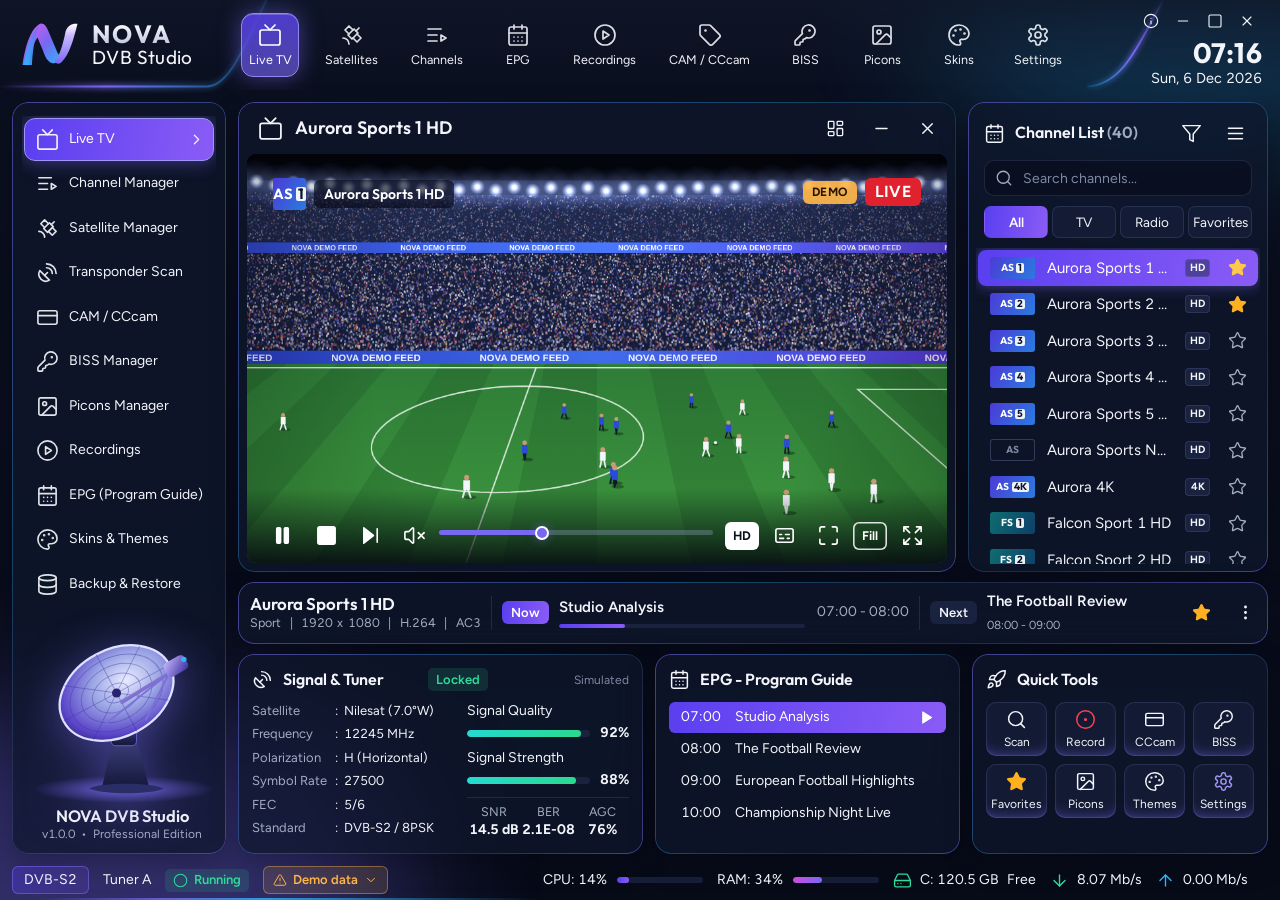
==== src/NOVA.UI/wwwroot/index.html @ c5607561 "Add NOVA DVB Studio project and build workflow" ====
<!doctype html><html><head><meta charset="utf-8"><meta name="viewport" content="width=device-width,initial-scale=1"><title>NOVA DVB Studio</title><style>[hidden]{display:none!important}@font-face{font-family:"Figtree";src:url(fonts/Figtree.ttf);font-weight:300 900;font-display:swap}
@font-face{font-family:"Outfit";src:url(fonts/Outfit.ttf);font-weight:100 900;font-display:swap}
@font-face{font-family:"IBM Plex Sans Arabic";src:url(fonts/IBMPlexSansArabic-Regular.ttf);font-weight:400;font-display:swap}
@font-face{font-family:"IBM Plex Sans Arabic";src:url(fonts/IBMPlexSansArabic-Medium.ttf);font-weight:500;font-display:swap}
@font-face{font-family:"IBM Plex Sans Arabic";src:url(fonts/IBMPlexSansArabic-SemiBold.ttf);font-weight:600;font-display:swap}
@font-face{font-family:"IBM Plex Sans Arabic";src:url(fonts/IBMPlexSansArabic-Bold.ttf);font-weight:700;font-display:swap}
</style></head><body><style>
/* NOVA DVB Studio design tokens.
   Layout concept: a broadcast control desk. Fixed chrome (top nav, sidebar, status strip),
   one dominant picture, and quiet instrument cards around it.
   Themes only change tokens, so every screen stays theme-independent. */
:root {
  color-scheme: dark;
  /* Ground */
  --bg-0: #070b18;
  --bg-1: #0b1020;
  --bg-2: #101729;
  --surface: rgba(16, 23, 44, .74);
  --surface-2: rgba(25, 33, 62, .62);
  --surface-3: rgba(38, 47, 84, .55);
  --surface-solid: #121a31;
  --field: rgba(9, 14, 30, .72);
  /* Lines */
  --line: rgba(137, 146, 214, .17);
  --line-2: rgba(137, 146, 214, .3);
  --edge-a: rgba(120, 104, 240, .55);
  --edge-b: rgba(40, 184, 255, .3);
  /* Text */
  --fg: #f3f5fa;
  --fg-2: #a3adc2;
  --fg-3: #7d88a3;
  --on-accent: #ffffff;
  /* Accents */
  --accent: #7868f0;
  --accent-deep: #5a3ff0;
  --accent-2: #28b8ff;
  --accent-3: #25d9d0;
  --glow: rgba(120, 104, 240, .5);
  --glow-2: rgba(40, 184, 255, .3);
  --grad: linear-gradient(100deg, var(--accent-deep), #8a5cf6);
  --grad-soft: linear-gradient(100deg, rgba(90, 63, 240, .34), rgba(138, 92, 246, .14));
  --grad-meter: linear-gradient(90deg, var(--accent-3), #2bd98f);
  /* States, kept apart from the accent */
  --good: #2fdc9a;
  --good-bg: rgba(47, 220, 154, .13);
  --warn: #ffb648;
  --warn-bg: rgba(255, 182, 72, .13);
  --bad: #ff5468;
  --bad-bg: rgba(255, 84, 104, .14);
  --star: #ffb020;
  /* Shape */
  --r-card: 16px;
  --r-ctl: 10px;
  --r-pill: 999px;
  --stroke: 1.7;
  /* Scale */
  --ui: 1;
  --pad: 16px;
  --row: 36px;
  /* Type */
  --font-display: "Outfit", "Segoe UI Variable Display", "Segoe UI", "Inter Display", Inter, system-ui, sans-serif;
  --font-body: "Figtree", "Segoe UI Variable Text", "Segoe UI", Inter, system-ui, sans-serif;
  --font-ar: "IBM Plex Sans Arabic", "Segoe UI", Tahoma, "DejaVu Sans", sans-serif;
  --font-mono: "JetBrains Mono", "Cascadia Mono", Consolas, "DejaVu Sans Mono", monospace;
}

/* NOVA Purple: warmer violet ground, the accent carries more weight */
[data-nova-theme="purple"] {
  --bg-0: #0d0817; --bg-1: #130b22; --bg-2: #1b1030;
  --surface: rgba(32, 19, 58, .74); --surface-2: rgba(46, 29, 82, .6); --surface-3: rgba(62, 40, 108, .55);
  --surface-solid: #1f1436; --field: rgba(16, 9, 30, .72);
  --line: rgba(176, 140, 240, .18); --line-2: rgba(176, 140, 240, .32);
  --edge-a: rgba(176, 106, 255, .6); --edge-b: rgba(232, 121, 249, .28);
  --accent: #a56bff; --accent-deep: #7a30ec; --accent-2: #e879f9; --accent-3: #8f9bff;
  --glow: rgba(165, 107, 255, .5); --glow-2: rgba(232, 121, 249, .25);
  --grad: linear-gradient(100deg, #7a30ec, #c04ee6);
  --grad-soft: linear-gradient(100deg, rgba(122, 48, 236, .36), rgba(192, 78, 230, .14));
  --grad-meter: linear-gradient(90deg, #8f9bff, #d683ff);
  --fg-2: #b3a8c9; --fg-3: #8c80a6;
}

/* NOVA Blue: broadcast-monitor blue, no violet */
[data-nova-theme="blue"] {
  --bg-0: #050d1a; --bg-1: #081426; --bg-2: #0d1d36;
  --surface: rgba(12, 28, 54, .74); --surface-2: rgba(19, 41, 76, .6); --surface-3: rgba(28, 56, 102, .55);
  --surface-solid: #0e2140; --field: rgba(5, 13, 28, .72);
  --line: rgba(110, 170, 230, .18); --line-2: rgba(110, 170, 230, .32);
  --edge-a: rgba(40, 150, 255, .6); --edge-b: rgba(37, 217, 208, .3);
  --accent: #2f9bff; --accent-deep: #1766e0; --accent-2: #25d9d0; --accent-3: #5fd0ff;
  --glow: rgba(47, 155, 255, .5); --glow-2: rgba(37, 217, 208, .25);
  --grad: linear-gradient(100deg, #1766e0, #27a4ff);
  --grad-soft: linear-gradient(100deg, rgba(23, 102, 224, .36), rgba(39, 164, 255, .14));
  --grad-meter: linear-gradient(90deg, #25d9d0, #2f9bff);
  --fg-2: #a0b2c9; --fg-3: #7a8ea8;
}

/* NOVA Neon: the loudest theme, deep black with cyan and magenta edges */
[data-nova-theme="neon"] {
  --bg-0: #04050c; --bg-1: #070814; --bg-2: #0c0e1f;
  --surface: rgba(11, 13, 32, .78); --surface-2: rgba(19, 22, 52, .62); --surface-3: rgba(28, 32, 74, .55);
  --surface-solid: #0e1026; --field: rgba(4, 5, 14, .78);
  --line: rgba(0, 240, 225, .17); --line-2: rgba(0, 240, 225, .34);
  --edge-a: rgba(0, 240, 225, .65); --edge-b: rgba(255, 60, 200, .45);
  --accent: #00e5d8; --accent-deep: #00a9c9; --accent-2: #ff3cc8; --accent-3: #7dff9b;
  --on-accent: #03121a;
  --glow: rgba(0, 229, 216, .5); --glow-2: rgba(255, 60, 200, .3);
  --grad: linear-gradient(100deg, #00d2d3, #24f0c0);
  --grad-soft: linear-gradient(100deg, rgba(0, 229, 216, .22), rgba(255, 60, 200, .1));
  --grad-meter: linear-gradient(90deg, #7dff9b, #00e5d8);
  --fg-2: #a4b4c4; --fg-3: #7b8c9e;
}

/* NOVA Midnight: the calmest theme for dark rooms, almost no glow */
[data-nova-theme="midnight"] {
  --bg-0: #05070e; --bg-1: #080b14; --bg-2: #0c101c;
  --surface: rgba(13, 17, 29, .88); --surface-2: rgba(20, 25, 40, .75); --surface-3: rgba(30, 36, 56, .7);
  --surface-solid: #0f1422; --field: rgba(5, 7, 14, .8);
  --line: rgba(140, 150, 180, .13); --line-2: rgba(140, 150, 180, .25);
  --edge-a: rgba(140, 150, 180, .22); --edge-b: rgba(140, 150, 180, .12);
  --accent: #8d9dd6; --accent-deep: #4c5a93; --accent-2: #7fa8d9; --accent-3: #6fc7bd;
  --glow: rgba(141, 157, 214, .14); --glow-2: rgba(127, 168, 217, .08);
  --grad: linear-gradient(100deg, #434f85, #5c6aa6);
  --grad-soft: linear-gradient(100deg, rgba(76, 90, 147, .3), rgba(92, 106, 166, .1));
  --grad-meter: linear-gradient(90deg, #6fc7bd, #7fa8d9);
  --fg-2: #a0a8bb; --fg-3: #7b8498;
}

/* NOVA Light: studio daylight, same structure, cool paper ground */
[data-nova-theme="light"] {
  color-scheme: light;
  --bg-0: #e8ebf6; --bg-1: #eef0f9; --bg-2: #f5f6fc;
  --surface: rgba(255, 255, 255, .8); --surface-2: rgba(240, 242, 251, .9); --surface-3: rgba(226, 230, 246, .95);
  --surface-solid: #ffffff; --field: rgba(255, 255, 255, .95);
  --line: rgba(66, 72, 130, .15); --line-2: rgba(66, 72, 130, .3);
  --edge-a: rgba(96, 78, 226, .32); --edge-b: rgba(20, 140, 220, .2);
  --fg: #171c33; --fg-2: #4b536e; --fg-3: #626b86;
  --accent: #5a45e0; --accent-deep: #4c35d6; --accent-2: #0b7fc4; --accent-3: #0a8f88;
  --glow: rgba(90, 69, 224, .2); --glow-2: rgba(11, 127, 196, .12);
  --grad: linear-gradient(100deg, #4c35d6, #7a4fe8);
  --grad-soft: linear-gradient(100deg, rgba(90, 69, 224, .16), rgba(122, 79, 232, .06));
  --grad-meter: linear-gradient(90deg, #0a9f96, #18b070);
  --good: #0a8a5c; --good-bg: rgba(10, 138, 92, .12);
  --warn: #a86400; --warn-bg: rgba(168, 100, 0, .12);
  --bad: #cf2439; --bad-bg: rgba(207, 36, 57, .1);
  --star: #d98a00;
}

/* User overrides from the Skins screen */
[data-cards="sharp"] { --r-card: 6px; --r-ctl: 5px; }
[data-cards="round"] { --r-card: 24px; --r-ctl: 14px; }
[data-icons="fine"] { --stroke: 1.3; }
[data-icons="bold"] { --stroke: 2.2; }
[data-density="compact"] { --pad: 11px; --row: 30px; }
[data-density="comfy"] { --pad: 20px; --row: 42px; }
* { box-sizing: border-box; }
html, body { height: 100%; }
body {
  margin: 0; background: var(--bg-0); color: var(--fg);
  font-family: var(--font-body); font-size: calc(14px * var(--ui)); line-height: 1.35;
  font-variant-numeric: tabular-nums; overflow: hidden;
  -webkit-font-smoothing: antialiased;
}
html[lang="ar"] body { font-family: var(--font-ar); }
h1, h2, h3, p { margin: 0; }
button, input, select, textarea { font: inherit; color: inherit; }
button { background: none; border: 0; padding: 0; cursor: pointer; }
button:disabled { cursor: not-allowed; }
svg.i { width: 1em; height: 1em; flex: none; display: block; fill: none; stroke: currentColor; stroke-width: var(--stroke); stroke-linecap: round; stroke-linejoin: round; }
svg.i.fill { fill: currentColor; }
.ltr { direction: ltr; unicode-bidi: isolate; }
.mono { font-family: var(--font-mono); font-size: .93em; }
:focus-visible { outline: 2px solid var(--accent-2); outline-offset: 2px; border-radius: 6px; }
::selection { background: var(--accent); color: var(--on-accent); }
::-webkit-scrollbar { width: 8px; height: 8px; }
::-webkit-scrollbar-thumb { background: var(--line-2); border-radius: 8px; }
::-webkit-scrollbar-track { background: transparent; }

/* App frame */
.backdrop { position: fixed; inset: 0; z-index: 0; background: linear-gradient(180deg, var(--bg-1), var(--bg-0)); }
.backdrop::before, .backdrop::after { content: ""; position: absolute; border-radius: 50%; filter: blur(70px); }
.backdrop::before { width: 46vw; height: 38vh; inset-inline-start: -14vw; bottom: -16vh; background: var(--glow); opacity: .75; }
.backdrop::after { width: 40vw; height: 30vh; inset-inline-end: -12vw; top: -14vh; background: var(--glow-2); opacity: .75; }
[data-bg="plain"] .backdrop::before, [data-bg="plain"] .backdrop::after { display: none; }
[data-bg="grid"] .backdrop { background-image: linear-gradient(var(--line) 1px, transparent 1px), linear-gradient(90deg, var(--line) 1px, transparent 1px), linear-gradient(180deg, var(--bg-1), var(--bg-0)); background-size: 44px 44px, 44px 44px, 100% 100%; }
.app { position: relative; z-index: 1; height: 100%; display: grid; grid-template-columns: minmax(0, 1fr); grid-template-rows: auto minmax(0, 1fr) auto; }

/* Top bar */
.top { position: relative; display: flex; align-items: stretch; gap: 14px; height: 104px; padding-inline: 20px 18px; background: linear-gradient(180deg, color-mix(in srgb, var(--bg-2) 80%, transparent), transparent); }
.top-art { position: absolute; inset: 0; width: 100%; height: 100%; pointer-events: none; overflow: visible; }
[dir="rtl"] .top-art { transform: scaleX(-1); }
.brand { position: relative; display: flex; align-items: center; gap: 12px; flex: none; text-align: start; padding-inline-end: 6px; }
.brand-mark { width: 80px; height: 66px; flex: none; }
.brand-word b { display: block; font: 700 31px/1 var(--font-display); letter-spacing: .09em; background: linear-gradient(180deg, #fff, #b9c0dc); -webkit-background-clip: text; background-clip: text; color: transparent; }
[data-nova-theme="light"] .brand-word b { background: linear-gradient(180deg, #2a2f52, #4c35d6); -webkit-background-clip: text; background-clip: text; }
.brand-word span { display: block; font: 400 24px/1.12 var(--font-display); letter-spacing: .02em; }
.brand-word small { display: block; font-size: 13px; color: var(--fg-2); margin-block-start: 3px; white-space: nowrap; }
.nav { position: relative; flex: 1 1 auto; min-width: 0; display: flex; align-items: center; justify-content: space-evenly; gap: clamp(0px, .5vw, 8px); padding-inline: 16px 56px; overflow-x: auto; scrollbar-width: none; }
.nav::-webkit-scrollbar { display: none; }
.nav button { flex: 0 0 auto; display: grid; justify-items: center; gap: 5px; min-width: 76px; padding: 9px 11px 8px; border-radius: 12px; border: 1px solid transparent; color: var(--fg); font-size: 14.5px; white-space: nowrap; transition: background .18s, border-color .18s, color .18s, transform .18s; }
.nav button svg { font-size: 29px; color: var(--fg); opacity: .9; }
.nav button:hover { background: var(--surface-2); border-color: var(--line); }
.nav button[aria-current="page"] { background: linear-gradient(170deg, #5a3ff0cc, #7a4ff0aa); background: linear-gradient(170deg, color-mix(in srgb, var(--accent-deep) 85%, transparent), color-mix(in srgb, var(--accent) 60%, transparent)); border-color: color-mix(in srgb, var(--accent) 80%, white 20%); box-shadow: 0 0 22px var(--glow), inset 0 1px 0 rgba(255, 255, 255, .22); color: var(--on-accent); }
.nav button[aria-current="page"] svg { color: var(--on-accent); opacity: 1; }
.top-end { position: relative; flex: none; display: grid; justify-items: end; align-content: start; gap: 2px; padding-block-start: 8px; min-width: 132px; }
.winbar { display: flex; gap: 2px; margin-block-end: 2px; }
.winbar button { width: 30px; height: 26px; display: grid; place-items: center; border-radius: 7px; font-size: 16px; color: var(--fg); }
.winbar button:hover { background: var(--surface-3); }
.winbar button.x:hover { background: var(--bad); color: #fff; }
.clock { font: 700 28px/1.05 var(--font-display); letter-spacing: .01em; }
.date { font-size: 14.5px; color: var(--fg); white-space: nowrap; }

/* Body */
.body { position: relative; min-height: 0; display: grid; grid-template-columns: 262px minmax(0, 1fr); gap: 16px; padding: 12px 12px 6px; }
.theater .body { grid-template-columns: minmax(0, 1fr); }
.theater .side { display: none; }
.no-side .body { grid-template-columns: minmax(0, 1fr); }
.no-side .side { display: none; }

/* Glass card: the outline fades from purple to blue, like a monitor bezel catching light */
.card { position: relative; background: var(--surface); border-radius: var(--r-card); -webkit-backdrop-filter: blur(16px) saturate(1.2); backdrop-filter: blur(16px) saturate(1.2); box-shadow: 0 10px 28px rgba(2, 4, 14, .28); min-width: 0; }
[data-nova-theme="light"] .card { box-shadow: 0 8px 22px rgba(60, 66, 130, .1); }
.card::before { content: ""; position: absolute; inset: 0; border-radius: inherit; padding: 1px; background: linear-gradient(135deg, var(--edge-a), var(--edge-b) 45%, var(--line) 70%, var(--edge-a)); -webkit-mask: linear-gradient(#000 0 0) content-box, linear-gradient(#000 0 0); -webkit-mask-composite: xor; mask: linear-gradient(#000 0 0) content-box exclude, linear-gradient(#000 0 0); pointer-events: none; }
.card-head { display: flex; align-items: center; gap: 10px; min-height: 26px; }
.card-head h2 { font: 600 16px/1.2 var(--font-display); }
.card-head .i { font-size: 21px; }
.card-head .sp { flex: 1; }
.sub { color: var(--fg-2); }

/* Sidebar */
.side { display: flex; flex-direction: column; padding: 14px 10px 0; overflow: hidden; min-height: 0; }
.side-nav { display: grid; grid-template-columns: minmax(0, 1fr); gap: 2px; align-content: start; overflow-y: auto; scrollbar-width: none; min-height: 0; flex: 0 1 auto; padding: 2px; }
.side-nav button { display: flex; align-items: center; min-width: 0; gap: 14px; height: 42.5px; flex: none; padding-inline: 16px 12px; border-radius: 11px; color: var(--fg); font-size: 15.5px; border: 1px solid transparent; text-align: start; transition: background .16s, transform .16s; white-space: nowrap; }
.side-nav button .i { font-size: 23px; opacity: .92; }
.side-nav button:hover { background: var(--surface-2); }
.side-nav button span { min-width: 0; overflow: hidden; text-overflow: ellipsis; }
.side-nav button .chev { margin-inline-start: auto; font-size: 17px; display: none; }
[dir="rtl"] .side-nav button .chev { transform: scaleX(-1); }
.side-nav button[aria-current="page"] { background: var(--grad); border-color: color-mix(in srgb, var(--accent) 70%, white 30%); color: var(--on-accent); box-shadow: 0 0 18px var(--glow); }
.side-nav button[aria-current="page"] .chev { display: block; }
.side-foot { position: relative; margin-block-start: auto; display: grid; justify-items: center; text-align: center; padding-block-end: 12px; flex: 1 1 0; min-height: 0; align-content: end; overflow: hidden; }
.side-foot svg.dish { width: 200px; height: auto; flex: 1 1 auto; min-height: 0; max-height: 190px; filter: drop-shadow(0 8px 22px var(--glow)); }
.side-foot b { font: 600 16.5px/1.2 var(--font-display); }
.side-foot small { color: var(--fg-2); font-size: 12px; }

/* Main view */
.main { min-width: 0; min-height: 0; position: relative; }
.view { position: absolute; inset: 0; animation: view-in .22s ease-out; }
@keyframes view-in { from { opacity: 0; transform: translateY(5px); } }
.scroll { overflow-y: auto; overflow-x: hidden; }

/* Live screen */
.live { display: grid; gap: 10px 16px; grid-template-columns: minmax(0, 1fr) 396px; grid-template-rows: minmax(250px, 1fr) auto auto; grid-template-areas: "video list" "now now" "cards cards"; height: 100%; }
.live.no-list { grid-template-columns: minmax(0, 1fr); grid-template-areas: "video" "now" "cards"; }
.live.no-video { grid-template-columns: minmax(0, 1fr); grid-template-areas: "list" "now" "cards"; }
.live.no-video.no-list { grid-template-rows: auto auto minmax(0, 1fr); }
.theater .live { grid-template-columns: minmax(0, 1fr); grid-template-rows: minmax(0, 1fr); grid-template-areas: "video"; }
.theater .live > :not(.vid) { display: none; }
.vid { grid-area: video; display: flex; flex-direction: column; overflow: hidden; min-height: 0; }
.vid-head { display: flex; align-items: center; gap: 12px; padding: 9px 12px 9px 20px; padding-inline: 20px 12px; }
.vid-head .i.tv { font-size: 25px; }
.vid-head h2 { font: 600 18px/1.2 var(--font-display); overflow: hidden; text-overflow: ellipsis; white-space: nowrap; }
.vid-head .sp { flex: 1; }
.icon-btn { width: 34px; height: 34px; display: inline-grid; place-items: center; flex: none; border-radius: 9px; font-size: 19px; color: var(--fg); transition: background .15s, color .15s, transform .12s; }
.icon-btn:hover:not(:disabled) { background: var(--surface-3); }
.icon-btn:active:not(:disabled) { transform: scale(.93); }
.icon-btn:disabled { opacity: .4; }
.stage { position: relative; flex: 1; min-height: 0; margin: 0 9px 9px; border-radius: calc(var(--r-card) - 7px); overflow: hidden; background: #03050c; }
.stage canvas { position: absolute; inset: 0; width: 100%; height: 100%; object-fit: cover; display: block; }
.stage[data-aspect="16:9"] canvas { inset: 0; margin: auto; aspect-ratio: 16/9; max-width: 100%; max-height: 100%; width: auto; height: 100%; object-fit: fill; }
.stage[data-aspect="4:3"] canvas { inset: 0; margin: auto; aspect-ratio: 4/3; max-width: 100%; max-height: 100%; width: auto; height: 100%; object-fit: fill; }
.stage[data-aspect="21:9"] canvas { inset: 0; margin: auto; aspect-ratio: 21/9; max-width: 100%; height: auto; max-height: 100%; width: 100%; object-fit: fill; }
.osd-tl { position: absolute; inset-block-start: 24px; inset-inline-start: 26px; display: flex; align-items: center; gap: 8px; }
.osd-tl .picon { --s: 32px; width: auto; }
.osd-name { font: 600 14px var(--font-display); background: rgba(5, 8, 20, .62); color: #fff; padding: 5px 10px; border-radius: 6px; }
.osd-tr { position: absolute; inset-block-start: 24px; inset-inline-end: 26px; display: flex; gap: 8px; align-items: center; }
.tag { display: inline-flex; align-items: center; gap: 6px; padding: 3px 9px; border-radius: 6px; font: 700 12px/1.4 var(--font-body); letter-spacing: .04em; white-space: nowrap; }
.tag.live { background: #e0222f; color: #fff; font-size: 16px; padding: 3px 10px; letter-spacing: .02em; }
.tag.rec { background: rgba(5, 8, 20, .7); color: #ff6b78; }
.tag.rec i { width: 9px; height: 9px; border-radius: 50%; background: #ff3b4e; animation: blink 1.2s steps(2) infinite; }
.tag.demo { background: rgba(255, 182, 72, .92); color: #241600; }
@keyframes blink { 50% { opacity: .2; } }
.controls { position: absolute; inset-inline: 0; bottom: 0; display: flex; align-items: center; gap: 6px; padding: 28px 16px 8px; background: linear-gradient(0deg, rgba(3, 5, 14, .86), transparent); color: #fff; transition: opacity .25s; }
.controls .icon-btn { color: #fff; font-size: 23px; width: 38px; height: 38px; }
.controls .icon-btn:hover:not(:disabled) { background: rgba(255, 255, 255, .14); }
.vol { flex: 0 1 376px; min-width: 60px; }
.chip-btn { height: 28px; min-width: 34px; padding-inline: 7px; display: inline-grid; place-items: center; border-radius: 6px; font: 700 12.5px var(--font-body); }
.chip-btn:hover { background: rgba(255, 255, 255, .14); }
.chip-btn.solid { background: #fff; color: #0b1020; }
.chip-btn.solid:hover { background: #dfe3ff; }
.chip-btn.outline { box-shadow: inset 0 0 0 1.6px rgba(255, 255, 255, .85); }
.controls .sp { flex: 1; }
input[type="range"] { -webkit-appearance: none; appearance: none; width: 100%; height: 20px; background: transparent; cursor: pointer; margin: 0; }
input[type="range"]::-webkit-slider-runnable-track { height: 5px; border-radius: 5px; background: linear-gradient(90deg, var(--accent) var(--val, 50%), rgba(150, 160, 200, .34) var(--val, 50%)); }
[dir="rtl"] input[type="range"]::-webkit-slider-runnable-track { background: linear-gradient(270deg, var(--accent) var(--val, 50%), rgba(150, 160, 200, .34) var(--val, 50%)); }
input[type="range"]::-webkit-slider-thumb { -webkit-appearance: none; width: 14px; height: 14px; margin-top: -4.5px; border-radius: 50%; background: var(--accent); border: 2px solid #fff; box-shadow: 0 0 10px var(--glow); }
input[type="range"]::-moz-range-track { height: 5px; border-radius: 5px; background: rgba(150, 160, 200, .34); }
input[type="range"]::-moz-range-progress { height: 5px; border-radius: 5px; background: var(--accent); }
input[type="range"]::-moz-range-thumb { width: 11px; height: 11px; border-radius: 50%; background: var(--accent); border: 2px solid #fff; }

/* Stage overlays: tuning, signal lost, no device */
.overlay { position: absolute; inset: 0; display: grid; place-items: center; text-align: center; padding: 20px; background: radial-gradient(ellipse at center, rgba(12, 17, 36, .55), rgba(3, 5, 12, .9)); color: #f3f5fa; z-index: 1; }
.overlay.solid { background: radial-gradient(ellipse at 50% 42%, #18204a 0%, #0a0e20 50%, #05070f 100%); }
.overlay > div { display: grid; justify-items: center; gap: 8px; max-width: 460px; }
.overlay h3 { font: 600 21px/1.25 var(--font-display); }
.overlay p { color: #b6bfd4; }
.overlay .row { justify-content: center; margin-block-start: 8px; }
.radar { width: 74px; height: 74px; border-radius: 50%; position: relative; border: 1.5px solid rgba(120, 104, 240, .55); background: repeating-radial-gradient(circle, transparent 0 11px, rgba(120, 104, 240, .2) 11px 12px); overflow: hidden; }
.radar::after { content: ""; position: absolute; inset: 0; border-radius: 50%; background: conic-gradient(from 0deg, transparent 70%, rgba(40, 184, 255, .85)); animation: spin 1.3s linear infinite; }
@keyframes spin { to { transform: rotate(360deg); } }
.radar.sm { width: 30px; height: 30px; background: none; }

/* Channel list */
.list { grid-area: list; display: flex; flex-direction: column; min-height: 0; padding: 14px 8px 8px 8px; gap: 10px; }
.list-pad { padding-inline: 8px; display: grid; grid-template-columns: minmax(0, 1fr); gap: 10px; }
.search { position: relative; display: flex; align-items: center; }
.search .i { position: absolute; inset-inline-start: 11px; font-size: 18px; color: var(--fg-2); pointer-events: none; }
.search input { width: 100%; height: 36px; padding-inline: 38px 12px; border-radius: var(--r-ctl); border: 1px solid var(--line); background: var(--field); outline: 0; transition: border-color .15s, box-shadow .15s; }
.search input::placeholder { color: var(--fg-3); }
.search input:focus { border-color: var(--accent); box-shadow: 0 0 0 3px var(--glow); }
.seg { display: grid; grid-auto-flow: column; grid-auto-columns: minmax(0, 1fr); gap: 4px; min-width: 0; }
.seg button { height: 32px; min-width: 0; overflow: hidden; display: flex; align-items: center; justify-content: center; gap: 6px; padding-inline: 5px; border-radius: 7px; background: var(--surface-2); border: 1px solid var(--line); color: var(--fg); font-size: 13.5px; white-space: nowrap; transition: background .15s; }
.seg button .i { font-size: 16px; }
.seg button:hover { background: var(--surface-3); }
.seg button[aria-pressed="true"] { background: var(--grad); color: var(--on-accent); border-color: transparent; font-weight: 600; }
.ch-list { list-style: none; margin: 0; padding: 2px; flex: 1; min-height: 0; overflow-y: auto; overflow-x: hidden; display: grid; grid-template-columns: minmax(0, 1fr); align-content: start; gap: 1px; }
.ch { display: flex; align-items: center; gap: 12px; width: 100%; min-height: 35.5px; padding-inline: 12px 6px; border-radius: 8px; text-align: start; font-size: 15px; transition: background .12s; cursor: pointer; }
.ch:hover { background: var(--surface-2); }
.ch.on { background: var(--grad); color: var(--on-accent); box-shadow: 0 0 14px var(--glow); }
.ch .nm { flex: 1; min-width: 0; overflow: hidden; text-overflow: ellipsis; white-space: nowrap; background: none; text-align: start; }
.ch .badge { flex: none; }
.ch .star { color: var(--fg-2); font-size: 19px; width: 30px; height: 30px; }
.ch .star.on, .star.on { color: var(--star); }
.ch .star.on svg, .star.on svg { fill: currentColor; }
.ch.on .star { color: var(--on-accent); }
.ch.on .star.on { color: #ffc94a; }
.badge { display: inline-grid; place-items: center; padding: 1px 5px; min-width: 25px; border-radius: 4px; background: var(--surface-3); color: var(--fg); font: 700 10.5px/1.5 var(--font-body); box-shadow: inset 0 0 0 1px var(--line); }
.empty { padding: 26px 16px; text-align: center; color: var(--fg-2); display: grid; gap: 6px; justify-items: center; }
.empty .i { font-size: 30px; color: var(--fg-3); }

/* Picon: generated tile or the user's image */
.picon { direction: ltr; --s: 22px; height: var(--s); width: calc(var(--s) * 2.05); flex: none; display: inline-flex; align-items: center; justify-content: center; gap: 2px; border-radius: 3px; overflow: hidden; background: var(--p1, #333); color: #fff; font: 700 calc(var(--s) * .46)/1 var(--font-display); letter-spacing: .02em; }
.picon img { width: 100%; height: 100%; object-fit: contain; display: block; background: rgba(255, 255, 255, .04); }
.picon.missing { background: transparent; box-shadow: inset 0 0 0 1px var(--line-2); color: var(--fg-3); }
.picon em { font-style: normal; background: rgba(255, 255, 255, .92); color: #101729; border-radius: 2px; padding: 0 2px; }

/* Now bar */
.now { grid-area: now; display: flex; align-items: center; gap: 18px; padding: 8px 14px 8px 22px; padding-inline: 22px 14px; min-height: 62px; }
.now .picon { --s: 32px; width: 116px; }
.now-id { min-width: 0; }
.now-id b { font: 600 17px/1.25 var(--font-display); display: block; white-space: nowrap; overflow: hidden; text-overflow: ellipsis; }
.now-id small { color: var(--fg-2); font-size: 13.5px; white-space: nowrap; word-spacing: .1em; }
.vr { width: 1px; align-self: stretch; margin-block: 6px; background: var(--line); flex: none; }
.pill { flex: none; display: inline-grid; place-items: center; height: 23px; padding-inline: 9px; border-radius: 6px; font-weight: 600; font-size: 13px; }
.pill.now-p { background: var(--grad); color: var(--on-accent); }
.pill.next-p { background: var(--surface-3); color: var(--fg); }
.now-prog { flex: 1.5 1 0; min-width: 120px; display: flex; align-items: center; gap: 12px; }
.now-prog.nx { flex: .8 1 0; min-width: 100px; }
.now-id { flex: 0 1 auto; }
.now-prog .col { min-width: 0; flex: 1; display: grid; gap: 7px; }
.now-prog .col b { font-size: 15px; font-weight: 600; white-space: nowrap; overflow: hidden; text-overflow: ellipsis; }
.now-prog .col small { color: var(--fg-2); white-space: nowrap; }
.prog { height: 4px; border-radius: 4px; background: var(--surface-3); overflow: hidden; }
.prog i { display: block; height: 100%; border-radius: 4px; background: var(--grad); }
.tm { color: var(--fg-2); font-size: 14px; white-space: nowrap; }

/* Bottom cards */
.cards3 { grid-area: cards; display: grid; gap: 16px; grid-template-columns: 1.33fr 1fr .97fr; }
.cards3.n2 { grid-template-columns: 1fr 1fr; }
.cards3.n1 { grid-template-columns: 1fr; }
.cards3 > .card { padding: 13px 18px 14px; display: grid; gap: 9px; align-content: start; }
.tune { display: grid; grid-template-columns: minmax(0, 1.25fr) minmax(0, 1fr); gap: 18px; }
.kv { display: grid; grid-template-columns: auto minmax(0, 1fr); gap: 3.5px 10px; font-size: 14px; }
.kv dt { color: var(--fg-2); white-space: nowrap; }
.kv dd { margin: 0; white-space: nowrap; overflow: hidden; text-overflow: ellipsis; }
.dl-plain { margin: 0; }
.meters { display: grid; gap: 7px; align-content: start; }
.meter { display: grid; grid-template-columns: 1fr auto; align-items: center; gap: 3px 10px; font-size: 14px; }
.meter > span { grid-column: 1 / -1; }
.bar { height: 7px; border-radius: 7px; background: var(--surface-3); overflow: hidden; }
.bar i { display: block; height: 100%; border-radius: 7px; background: var(--grad-meter); transition: width .6s ease; }
.bar.off i { background: none; }
.triple { display: grid; grid-template-columns: repeat(3, 1fr); text-align: center; border-block-start: 1px solid var(--line); padding-block-start: 6px; }
.triple small { display: block; color: var(--fg-2); font-size: 12.5px; }
.triple b { font-size: 14px; font-weight: 700; }
.state { display: inline-flex; align-items: center; gap: 6px; height: 23px; padding-inline: 8px; border-radius: 5px; font-size: 13px; font-weight: 600; white-space: nowrap; }
.state .i { font-size: 15px; }
.state.good { background: var(--good-bg); color: var(--good); }
.state.warn { background: var(--warn-bg); color: var(--warn); }
.state.bad { background: var(--bad-bg); color: var(--bad); }
.state.idle { background: var(--surface-3); color: var(--fg-2); }
.epg-mini { display: grid; gap: 1px; }
.epg-mini button { display: flex; align-items: center; gap: 22px; min-height: 31px; padding-inline: 21px 12px; border-radius: 6px; text-align: start; font-size: 14px; transition: background .12s; }
.epg-mini button:hover { background: var(--surface-2); }
.epg-mini button span:nth-child(2) { flex: 1; min-width: 0; overflow: hidden; text-overflow: ellipsis; white-space: nowrap; }
.epg-mini button.on { background: var(--grad); color: var(--on-accent); }
.epg-mini .i { font-size: 15px; }
[dir="rtl"] .epg-mini .i { transform: scaleX(-1); }
.tools { display: grid; grid-template-columns: repeat(4, 1fr); gap: 11px 14px; }
.tool { display: grid; justify-items: center; align-content: center; gap: 4px; height: 62px; padding: 6px 2px 5px; border-radius: 10px; background: var(--surface-2); box-shadow: inset 0 0 0 1px var(--line), inset 0 -10px 16px -14px var(--accent); font-size: 13px; transition: background .15s, box-shadow .15s, transform .12s; }
.tool .i { font-size: 25px; color: var(--fg); }
.tool:hover { background: var(--surface-3); box-shadow: inset 0 0 0 1px var(--edge-a), inset 0 -10px 18px -12px var(--accent); transform: translateY(-1px); }
.tool .i.c-rec { color: #ff4152; }
.tool .i.c-star { color: var(--star); fill: var(--star); }
.tool .i.c-acc { color: color-mix(in srgb, var(--accent) 70%, white 30%); }
.tool[aria-pressed="true"] { box-shadow: inset 0 0 0 1.5px #ff4152; }

/* Status strip */
.status { position: relative; display: flex; align-items: center; gap: 14px; height: 40px; margin-inline: 12px; padding-inline: 0 20px; font-size: 14px; white-space: nowrap; overflow: hidden; }
.status::after { content: ""; position: absolute; inset-inline: 0; bottom: 0; height: 2px; background: linear-gradient(90deg, transparent 2%, var(--accent) 12%, var(--accent-2) 20%, transparent 42%); opacity: .8; }
.status .sp { flex: 1; }
.st-std { height: 28px; padding-inline: 12px; display: inline-grid; place-items: center; border-radius: 6px; background: var(--grad-soft); box-shadow: inset 0 0 0 1px var(--edge-a); }
.st-meter { display: inline-flex; align-items: center; gap: 10px; }
.st-meter .bar { width: 86px; height: 6px; }
.st-meter .bar i { background: var(--grad); }
.st-meter.ram .bar i { background: linear-gradient(90deg, #d04ce0, var(--accent)); }
.st-rate { display: inline-flex; align-items: center; gap: 8px; }
.st-rate .i { font-size: 19px; color: var(--good); }
.st-rate.up .i { color: var(--accent-2); }
.state-btn { height: 28px; display: inline-flex; align-items: center; gap: 6px; padding-inline: 10px; border-radius: 6px; background: var(--warn-bg); color: var(--warn); font-weight: 600; font-size: 13px; box-shadow: inset 0 0 0 1px color-mix(in srgb, var(--warn) 40%, transparent); }
.state-btn .i { font-size: 14px; }
.state-btn:hover { background: color-mix(in srgb, var(--warn) 26%, transparent); }

/* Shared controls */
.btn { display: inline-flex; align-items: center; justify-content: center; gap: 7px; min-height: 36px; padding-inline: 14px; border-radius: var(--r-ctl); background: var(--surface-2); box-shadow: inset 0 0 0 1px var(--line-2); font-weight: 600; font-size: 13.5px; white-space: nowrap; transition: background .15s, box-shadow .15s, transform .1s, opacity .15s; }
.btn .i { font-size: 17px; }
.btn:hover:not(:disabled) { background: var(--surface-3); }
.btn:active:not(:disabled) { transform: translateY(1px); }
.btn:disabled { opacity: .45; }
.btn.primary { background: var(--grad); color: var(--on-accent); box-shadow: 0 0 16px var(--glow), inset 0 1px 0 rgba(255, 255, 255, .2); }
.btn.primary:hover:not(:disabled) { filter: brightness(1.1); background: var(--grad); }
.btn.danger { color: var(--bad); box-shadow: inset 0 0 0 1px color-mix(in srgb, var(--bad) 50%, transparent); background: var(--bad-bg); }
.btn.sm { min-height: 30px; padding-inline: 10px; font-size: 12.5px; }
.row { display: flex; align-items: center; gap: 10px; flex-wrap: wrap; min-width: 0; }
.row.nw { flex-wrap: nowrap; }
.sp { flex: 1; }
.field { display: grid; gap: 5px; min-width: 0; align-content: start; }
.field .err:empty, .field .ok:empty { display: none; }
.grid2 > .field, .grid3 > .field { align-self: start; }
.field > span, .lbl { font-size: 12.5px; color: var(--fg-2); font-weight: 500; }
.field input, .field select, .field textarea, select.sel { width: 100%; min-height: 36px; padding: 7px 10px; border-radius: var(--r-ctl); border: 1px solid var(--line); background: var(--field); outline: 0; transition: border-color .15s, box-shadow .15s; }
.field select, select.sel { -webkit-appearance: none; appearance: none; padding-inline-end: 30px; background-image: linear-gradient(45deg, transparent 50%, var(--fg-2) 50%), linear-gradient(135deg, var(--fg-2) 50%, transparent 50%); background-size: 5px 5px; background-repeat: no-repeat; background-position: calc(100% - 15px) 16px, calc(100% - 10px) 16px; }
[dir="rtl"] .field select, [dir="rtl"] select.sel { background-position: 15px 16px, 10px 16px; }
select option { background: var(--surface-solid); color: var(--fg); }
.field input:focus, .field select:focus, .field textarea:focus { border-color: var(--accent); box-shadow: 0 0 0 3px var(--glow); }
.field input[aria-invalid="true"] { border-color: var(--bad); }
.field .err { color: var(--bad); font-size: 12px; min-height: 16px; }
.field .ok { color: var(--good); font-size: 12px; min-height: 16px; }
.hint { color: var(--fg-3); font-size: 12px; }
.grid2 { display: grid; grid-template-columns: repeat(2, minmax(0, 1fr)); gap: 12px; }
.grid3 { display: grid; grid-template-columns: repeat(3, minmax(0, 1fr)); gap: 12px; }
.grid4 { display: grid; grid-template-columns: repeat(4, minmax(0, 1fr)); gap: 12px; }
.check { display: inline-flex; align-items: center; gap: 8px; cursor: pointer; min-height: 26px; }
.check input { width: 16px; height: 16px; accent-color: var(--accent); margin: 0; }
.switch { position: relative; width: 38px; height: 22px; flex: none; }
.switch input { position: absolute; inset: 0; opacity: 0; margin: 0; cursor: pointer; width: 100%; height: 100%; }
.switch i { position: absolute; inset: 0; border-radius: 22px; background: var(--surface-3); box-shadow: inset 0 0 0 1px var(--line-2); transition: background .18s; pointer-events: none; }
.switch i::after { content: ""; position: absolute; top: 3px; inset-inline-start: 3px; width: 16px; height: 16px; border-radius: 50%; background: var(--fg-2); transition: inset-inline-start .18s, background .18s; }
.switch input:checked + i { background: var(--grad); box-shadow: 0 0 10px var(--glow); }
.switch input:checked + i::after { inset-inline-start: 19px; background: #fff; }
.switch input:focus-visible + i { outline: 2px solid var(--accent-2); outline-offset: 2px; }
.set-row { display: flex; align-items: center; gap: 16px; min-height: 46px; padding-block: 8px; border-block-end: 1px solid var(--line); }
.set-row:last-child { border-block-end: 0; }
.set-row > div:first-child { flex: 1; min-width: 0; }
.set-row b { font-weight: 600; display: block; }
.set-row small { color: var(--fg-2); }
.set-row .ctl { flex: 0 0 auto; width: min(240px, 46%); display: flex; justify-content: flex-end; }
.set-row .ctl.free { width: auto; }

/* Pages */
.page { display: flex; flex-direction: column; gap: 12px; height: 100%; min-height: 0; }
.page-head { display: flex; align-items: center; gap: 14px; padding: 12px 18px; flex-wrap: wrap; }
.page-head .ph-ic { width: 44px; height: 44px; display: grid; place-items: center; border-radius: 12px; font-size: 24px; background: var(--grad-soft); box-shadow: inset 0 0 0 1px var(--edge-a); color: color-mix(in srgb, var(--accent) 60%, var(--fg) 40%); flex: none; }
.page-head h1 { font: 600 23px/1.15 var(--font-display); }
.page-head p { color: var(--fg-2); font-size: 13.5px; }
.page-head .titles { flex: 1 1 240px; min-width: 0; }
.panes { display: grid; gap: 12px; flex: 1; min-height: 0; }
.pane { display: flex; flex-direction: column; min-height: 0; min-width: 0; padding: 14px var(--pad); gap: 11px; }
.pane > .scroll, .pane > .tbl-wrap { flex: 1; min-height: 0; }
.tbl-wrap { overflow: auto; }
table.tbl { width: 100%; border-collapse: separate; border-spacing: 0; font-size: 13.5px; }
.tbl th { position: sticky; top: 0; z-index: 2; text-align: start; font-weight: 600; font-size: 12px; color: var(--fg-2); padding: 7px 8px; background: var(--surface-solid); border-block-end: 1px solid var(--line-2); white-space: nowrap; }
.tbl td { padding: 0 8px; height: var(--row); border-block-end: 1px solid var(--line); white-space: nowrap; }
.tbl tbody tr { transition: background .1s; }
.tbl tbody tr:hover { background: var(--surface-2); }
.tbl tbody tr.sel { background: var(--grad-soft); }
.tbl tr.drop-before td { box-shadow: inset 0 2px 0 var(--accent-2); }
.tbl .acts { display: flex; gap: 2px; justify-content: flex-end; }
.tbl .acts .icon-btn { width: 26px; height: 28px; font-size: 15.5px; }
.icon-btn.flag.on { color: var(--accent-2); background: var(--surface-3); }
.handle { cursor: grab; color: var(--fg-3); font-size: 17px; }
.note { display: flex; gap: 10px; padding: 10px 12px; border-radius: var(--r-ctl); background: var(--surface-2); box-shadow: inset 0 0 0 1px var(--line); font-size: 13px; color: var(--fg-2); }
.note .i { font-size: 18px; color: var(--accent-2); margin-block-start: 1px; }
.note.warn { background: var(--warn-bg); color: var(--fg); box-shadow: inset 0 0 0 1px color-mix(in srgb, var(--warn) 34%, transparent); }
.note.warn .i { color: var(--warn); }
.stat { display: grid; gap: 2px; padding: 10px 12px; border-radius: var(--r-ctl); background: var(--surface-2); box-shadow: inset 0 0 0 1px var(--line); }
.stat small { color: var(--fg-2); font-size: 12px; }
.stat b { font: 600 19px/1.2 var(--font-display); }
.list-item { display: flex; align-items: center; gap: 12px; width: 100%; padding: 9px 11px; border-radius: var(--r-ctl); text-align: start; transition: background .12s; }
.list-item:hover { background: var(--surface-2); }
.list-item.on { background: var(--grad); color: var(--on-accent); box-shadow: 0 0 14px var(--glow); }
.list-item.on small, .list-item.on .sub { color: var(--on-accent); opacity: .85; }
.list-item b { font-weight: 600; display: block; white-space: nowrap; overflow: hidden; text-overflow: ellipsis; }
.list-item small { color: var(--fg-2); white-space: nowrap; }
.list-item > div { min-width: 0; flex: 1; }

/* Satellite arc */
.arc { display: block; width: 100%; height: 118px; }
.arc text { fill: var(--fg-2); font-size: 10.5px; font-family: var(--font-body); }
.arc .dot { fill: var(--surface-solid); stroke: var(--accent-2); stroke-width: 2; cursor: pointer; transition: r .15s; }
.arc .dot.on { fill: var(--accent-2); stroke: #fff; }
.arc .lbl-on { fill: var(--fg); font-weight: 600; }

/* Scan */
.scan-ring { position: relative; width: 150px; height: 150px; margin: 2px auto; }
.scan-ring svg { width: 100%; height: 100%; transform: rotate(-90deg); }
.scan-ring b { position: absolute; inset: 0; display: grid; place-items: center; font: 600 31px var(--font-display); }
.spectrum { display: block; width: 100%; height: 86px; border-radius: 8px; background: var(--field); box-shadow: inset 0 0 0 1px var(--line); }
.log { font-family: var(--font-mono); font-size: 12px; color: var(--fg-2); display: grid; gap: 2px; align-content: start; }
.log span b { color: var(--good); font-weight: 500; }

/* EPG grid */
.epg-grid { position: relative; overflow: auto; flex: 1; min-height: 0; border-radius: var(--r-ctl); box-shadow: inset 0 0 0 1px var(--line); }
.epg-inner { position: relative; }
.epg-times { position: sticky; top: 0; z-index: 4; height: 30px; background: var(--surface-solid); border-block-end: 1px solid var(--line-2); }
.epg-times span { position: absolute; top: 7px; font-size: 12px; color: var(--fg-2); padding-inline-start: 6px; }
.epg-row { position: relative; height: 54px; border-block-end: 1px solid var(--line); }
.epg-ch { position: sticky; inset-inline-start: 0; z-index: 3; width: 176px; height: 100%; display: flex; align-items: center; gap: 8px; padding-inline: 10px; background: var(--surface-solid); border-inline-end: 1px solid var(--line-2); font-size: 13px; text-align: start; }
.epg-ch span { overflow: hidden; text-overflow: ellipsis; white-space: nowrap; flex: 1; }
.epg-p { position: absolute; top: 4px; bottom: 4px; padding: 5px 8px; border-radius: 7px; text-align: start; background: var(--surface-2); box-shadow: inset 0 0 0 1px var(--line); overflow: hidden; font-size: 12.5px; transition: background .12s; }
.epg-p:hover { background: var(--surface-3); }
.epg-p b { display: block; white-space: nowrap; overflow: hidden; text-overflow: ellipsis; font-weight: 600; }
.epg-p small { color: var(--fg-2); white-space: nowrap; }
.epg-p.is-now { background: var(--grad-soft); box-shadow: inset 0 0 0 1px var(--edge-a); }
.epg-p.timer { box-shadow: inset 0 0 0 1.5px var(--bad); }
.epg-line { position: absolute; top: 0; bottom: 0; width: 2px; background: var(--accent-2); box-shadow: 0 0 8px var(--accent-2); z-index: 2; pointer-events: none; }

/* Picon grid */
.pic-grid { display: grid; grid-template-columns: repeat(auto-fill, minmax(calc(var(--ps, 74px) * 2.05 + 26px), 1fr)); gap: 10px; align-content: start; }
.pic-cell { position: relative; display: grid; justify-items: center; gap: 7px; padding: 11px 8px 8px; border-radius: var(--r-ctl); background: var(--surface-2); box-shadow: inset 0 0 0 1px var(--line); font-size: 12px; min-width: 0; transition: box-shadow .15s; }
.pic-cell:hover { box-shadow: inset 0 0 0 1px var(--edge-a); }
.pic-cell .picon { --s: var(--ps, 74px); border-radius: 6px; }
.pic-cell .nm { max-width: 100%; overflow: hidden; text-overflow: ellipsis; white-space: nowrap; }
.pic-cell .acts { display: flex; gap: 2px; }
.pic-cell .acts .icon-btn { width: 28px; height: 28px; font-size: 15px; }

/* Skins */
.skin-grid { display: grid; grid-template-columns: repeat(auto-fill, minmax(210px, 1fr)); gap: 12px; }
.skin { display: grid; gap: 8px; padding: 8px 8px 10px; border-radius: var(--r-ctl); background: var(--surface-2); box-shadow: inset 0 0 0 1px var(--line); text-align: start; transition: box-shadow .15s, transform .15s; }
.skin:hover { transform: translateY(-2px); box-shadow: inset 0 0 0 1px var(--edge-a); }
.skin.on { box-shadow: inset 0 0 0 2px var(--accent), 0 0 16px var(--glow); }
.skin .mini { height: 104px; border-radius: 7px; padding: 6px; display: grid; grid-template-columns: 20% 1fr 26%; grid-template-rows: 13% 1fr 22%; gap: 4px; }
.skin .mini i { display: block; border-radius: 3px; }
.skin .mini i.t { grid-column: 1 / -1; }
.skin .mini i.b { grid-column: 2 / -1; }
.skin .lbl2 { padding-inline: 4px; display: flex; align-items: center; gap: 6px; }
.skin .lbl2 b { font-weight: 600; flex: 1; }
.swatch-row { display: flex; gap: 8px; flex-wrap: wrap; }
.swatch { width: 28px; height: 28px; border-radius: 50%; box-shadow: inset 0 0 0 2px rgba(255, 255, 255, .2); }
.swatch.on { outline: 2px solid var(--fg); outline-offset: 2px; }

/* Settings */
.set-nav { display: grid; gap: 1px; align-content: start; overflow-y: auto; }
.set-nav button { display: flex; align-items: center; gap: 10px; min-height: 35px; padding-inline: 11px; border-radius: 8px; text-align: start; font-size: 13.5px; white-space: nowrap; }
.set-nav button .i { font-size: 18px; }
.set-nav button:hover { background: var(--surface-2); }
.set-nav button[aria-current="true"] { background: var(--grad); color: var(--on-accent); }
.set-h { font: 600 15px var(--font-display); margin-block-start: 4px; }

/* Popovers, modals, toasts, tooltip */
.pop { position: fixed; z-index: 60; min-width: 196px; max-width: min(320px, calc(100vw - 24px)); max-height: min(70vh, 460px); overflow-y: auto; padding: 6px; background: var(--surface-solid); border-radius: var(--r-ctl); box-shadow: 0 16px 44px rgba(0, 0, 0, .5), inset 0 0 0 1px var(--edge-a); animation: pop-in .13s ease-out; }
@keyframes pop-in { from { opacity: 0; transform: translateY(4px) scale(.98); } }
.pop h4 { margin: 6px 9px 3px; font-size: 11.5px; color: var(--fg-2); font-weight: 600; letter-spacing: .03em; }
.pop button.mi { display: flex; align-items: center; gap: 9px; width: 100%; min-height: 33px; padding-inline: 9px; border-radius: 6px; text-align: start; font-size: 13.5px; }
.pop button.mi .i { font-size: 17px; }
.pop button.mi:hover { background: var(--surface-3); }
.pop button.mi[aria-checked="true"] { color: var(--accent-2); font-weight: 600; }
.pop .kv { padding: 6px 9px; font-size: 13px; }
.scrim { position: fixed; inset: 0; z-index: 70; display: grid; place-items: center; padding: 16px; background: rgba(3, 5, 14, .62); -webkit-backdrop-filter: blur(5px); backdrop-filter: blur(5px); animation: fade .15s; }
@keyframes fade { from { opacity: 0; } }
.modal { width: min(var(--mw, 520px), 100%); max-height: calc(100vh - 32px); display: flex; flex-direction: column; background: var(--surface-solid); border-radius: var(--r-card); animation: modal-in .18s ease-out; box-shadow: 0 30px 70px rgba(0, 0, 0, .55), inset 0 0 0 1px var(--edge-a), 0 0 40px var(--glow); }
@keyframes modal-in { from { opacity: 0; transform: translateY(10px) scale(.98); } }
.modal-head { display: flex; align-items: center; gap: 10px; padding: 14px 16px 10px 18px; }
.modal-head h2 { font: 600 18px var(--font-display); flex: 1; }
.modal-body { padding: 4px 18px 14px; overflow-y: auto; display: grid; gap: 12px; }
.modal-foot { display: flex; justify-content: flex-end; gap: 8px; flex-wrap: wrap; padding: 12px 18px 16px; border-block-start: 1px solid var(--line); }
.toasts { position: fixed; z-index: 80; inset-block-start: 112px; inset-inline-end: 18px; display: grid; gap: 8px; width: min(340px, calc(100vw - 32px)); pointer-events: none; }
.toast { display: flex; gap: 10px; align-items: flex-start; padding: 10px 12px; border-radius: var(--r-ctl); background: var(--surface-solid); box-shadow: 0 12px 30px rgba(0, 0, 0, .45), inset 0 0 0 1px var(--line-2); animation: toast-in .2s ease-out; pointer-events: auto; font-size: 13.5px; }
.toast .i { font-size: 18px; color: var(--accent-2); margin-block-start: 1px; }
.toast.good .i { color: var(--good); }
.toast.bad .i { color: var(--bad); }
.toast.warn .i { color: var(--warn); }
@keyframes toast-in { from { opacity: 0; transform: translateY(-6px); } }
#tip { position: fixed; z-index: 90; max-width: 260px; padding: 5px 9px; border-radius: 6px; background: var(--surface-solid); color: var(--fg); font-size: 12px; box-shadow: 0 6px 18px rgba(0, 0, 0, .45), inset 0 0 0 1px var(--line-2); pointer-events: none; }
.preview-bar { position: fixed; z-index: 55; bottom: 52px; inset-inline-start: 50%; transform: translateX(-50%); display: flex; align-items: center; gap: 12px; padding: 8px 10px 8px 16px; padding-inline: 16px 10px; background: var(--surface-solid); border-radius: var(--r-pill); box-shadow: 0 12px 34px rgba(0, 0, 0, .5), inset 0 0 0 1px var(--edge-a); white-space: nowrap; }
[dir="rtl"] .preview-bar { transform: translateX(50%); }
.minimized { position: fixed; inset: 0; z-index: 100; display: grid; place-items: center; background: var(--bg-0); text-align: center; }
.minimized > div { display: grid; gap: 10px; justify-items: center; }

/* Responsive: the desk folds down, the picture stays first */
@media (max-width: 1500px) {
  .live { grid-template-columns: minmax(0, 1fr) 340px; }
  .brand-word small { display: none; }
  .nav button { min-width: 66px; font-size: 13.5px; padding-inline: 8px; }
  .nav button svg { font-size: 26px; }
  .cards3 { gap: 12px; }
  .cards3 > .card { padding-inline: 14px; }
  .epg-mini button { gap: 14px; padding-inline: 12px; }
  .now .picon { --s: 28px; width: 68px; }
  .now { gap: 12px; padding-inline: 16px 10px; }
}
@media (max-width: 1320px) {
  .nav { padding-inline-end: 34px; }
  .body { grid-template-columns: 214px minmax(0, 1fr); gap: 12px; }
  .side-nav button { font-size: 14px; gap: 10px; padding-inline: 11px 8px; }
  .top { height: 90px; }
  .brand-mark { width: 60px; height: 52px; }
  .brand-word b { font-size: 25px; } .brand-word span { font-size: 19px; }
  .nav button { min-width: 58px; font-size: 12.5px; padding-inline: 6px; }
  .nav button svg { font-size: 24px; }
  .live { grid-template-columns: minmax(0, 1fr) 300px; gap: 10px 12px; }
  .tune { gap: 12px; }
  .tool { height: 54px; font-size: 12px; } .tool .i { font-size: 21px; }
  .tools { gap: 8px; }
  .now { gap: 10px; padding-inline: 12px 6px; } .now .picon { display: none; }
  .now-id small { font-size: 12.5px; }
  .kv { font-size: 13px; gap: 3px 8px; }
  .seg button .i { display: none; }
}
@media (max-width: 1120px) {
  .body { grid-template-columns: 66px minmax(0, 1fr); }
  .side { padding-inline: 8px; }
  .side-nav button { justify-content: center; padding: 0; }
  .side-nav button span, .side-nav button .chev { display: none !important; }
  .side-foot { display: none; }
  .brand-word small, .brand-word span { display: none; }
  .brand-word b { font-size: 22px; }
  .nav button { min-width: 48px; padding-inline: 4px; }
  .nav { justify-content: flex-start; padding-inline-end: 0; }
  .cards3 { grid-template-columns: 1fr 1fr; }
  .cards3 > .card:first-child { grid-column: 1 / -1; }
  .live { height: auto; min-height: 100%; grid-template-rows: minmax(330px, 46vh) auto auto; }
  #view-live { overflow-y: auto; }
  .panes { grid-template-columns: minmax(0, 1fr) !important; overflow-y: auto; }
  .pane { min-height: 300px; }
}
@media (max-width: 860px) {
  .body { grid-template-columns: minmax(0, 1fr); padding-inline: max(10px, env(safe-area-inset-left, 0px)) max(10px, env(safe-area-inset-right, 0px)); }
  .side { display: none; }
  .top { height: auto; flex-wrap: wrap; gap: 4px 10px; padding-block: 8px 4px; padding-inline: max(12px, env(safe-area-inset-left, 0px)) max(12px, env(safe-area-inset-right, 0px)); }
  .brand { flex: 1 1 0; min-width: 0; }
  .brand-mark { width: 42px; height: 36px; }
  .top-end { grid-auto-flow: column; align-items: center; gap: 8px; padding: 0; min-width: 0; }
  .date { display: none; }
  .clock { font-size: 18px; }
  .nav { order: 3; flex: 1 0 100%; padding: 0; justify-content: flex-start; }
  .nav button { min-width: 62px; font-size: 12px; padding-block: 6px; }
  .top > *, .body > * { min-width: 0; }
  .live { grid-template-columns: minmax(0, 1fr); grid-template-rows: minmax(230px, 42vh) minmax(320px, 46vh) auto auto; grid-template-areas: "video" "list" "now" "cards"; }
  .live.no-list { grid-template-rows: minmax(230px, 42vh) auto auto; }
  .cards3 { grid-template-columns: minmax(0, 1fr) !important; }
  .now { flex-wrap: wrap; gap: 8px 10px; }
  .now .vr { display: none; }
  .now-id { flex: 1 1 60%; min-width: 0; }
  .now-prog, .now-prog.nx { flex: 1 1 calc(100% - 64px); }
  .now-id small { white-space: normal; }
  .seg button .i { display: inline; }
  .status { margin-inline: max(10px, env(safe-area-inset-left, 0px)) max(10px, env(safe-area-inset-right, 0px)); padding-inline: 0; overflow-x: auto; scrollbar-width: none; }
  .status .sp, .st-meter .bar { display: none; }
  .vol { display: none; }
  .grid3, .grid4 { grid-template-columns: repeat(2, minmax(0, 1fr)); }
  .toasts { inset-block-start: 76px; }
}
@media (max-width: 520px) {
  .tune { grid-template-columns: minmax(0, 1fr); }
  .grid2, .grid3 { grid-template-columns: minmax(0, 1fr); }
  .controls { gap: 0; padding-inline: 6px; overflow: hidden; }
  .chip-btn { min-width: 30px; padding-inline: 4px; }
  .controls .icon-btn { width: 32px; height: 32px; font-size: 19px; }
  .osd-tl { inset-block-start: 10px; inset-inline-start: 10px; }
  .osd-tr { inset-block-start: 10px; inset-inline-end: 10px; }
  .tag.live { font-size: 12px; }
  .osd-name { display: none; }
  .set-row { flex-wrap: wrap; }
  .set-row .ctl { width: 100%; justify-content: flex-start; }
  .page-head h1 { font-size: 19px; }
  .preview-bar { inset-inline: 10px; left: 10px; right: 10px; transform: none; white-space: normal; flex-wrap: wrap; border-radius: 14px; }
  [dir="rtl"] .preview-bar { transform: none; }
}
@media (max-height: 800px) and (min-width: 1121px) {
  .top { height: 84px; }
  .side-foot svg.dish { max-height: 110px; }
  .side-nav button { height: 36px; }
  .cards3 > .card { padding-block: 9px; gap: 6px; }
  .epg-mini button { min-height: 26px; }
  .tool { height: 50px; } .tool .i { font-size: 20px; }
  .kv { gap: 1px 12px; font-size: 13px; }
  .meters { gap: 3px; }
  .ch { min-height: 31px; }
}
/* Windows app: native video sits in its own window, so the control bar leaves the picture */
.native .top { -webkit-app-region: drag; app-region: drag; }
.native .top button { -webkit-app-region: no-drag; app-region: no-drag; }
.native .stage canvas, .native #osd { display: none; }
.native .controls { padding: 6px 12px; background: var(--surface-solid); color: var(--fg); }
.native .controls .icon-btn { color: var(--fg); }
.native #stage-over .overlay { bottom: 50px; }
.native .chip-btn.outline { box-shadow: inset 0 0 0 1.6px var(--line-2); }
@media (prefers-reduced-motion: reduce) {
  *, *::before, *::after { animation-duration: .01ms !important; transition-duration: .01ms !important; }
}

</style>
<div class="backdrop" aria-hidden="true"></div>
<div class="app" id="app">
  <header class="top" id="top"></header>
  <div class="body">
    <aside class="card side" id="side" aria-label="Sections"></aside>
    <main class="main" id="main"><div class="view" id="view-live" hidden></div><div id="view-host" hidden></div></main>
  </div>
  <footer class="status" id="status"></footer>
</div>
<div class="toasts" id="toasts" aria-live="polite"></div>
<input type="file" id="file-pick" hidden aria-label="Choose a file">
<script>
/* Icon paths from Lucide (ISC licence). */
const ICONS={"tv":"<rect width=\"20\" height=\"15\" x=\"2\" y=\"7\" rx=\"2\" ry=\"2\"></rect><polyline points=\"17 2 12 7 7 2\"></polyline>","sat":"<path d=\"M13 7 9 3 5 7l4 4\"></path><path d=\"m17 11 4 4-4 4-4-4\"></path><path d=\"m8 12 4 4 6-6-4-4Z\"></path><path d=\"m16 8 3-3\"></path><path d=\"M9 21a6 6 0 0 0-6-6\"></path>","dish":"<path d=\"M4 10a7.31 7.31 0 0 0 10 10Z\"></path><path d=\"m9 15 3-3\"></path><path d=\"M17 13a6 6 0 0 0-6-6\"></path><path d=\"M21 13A10 10 0 0 0 11 3\"></path>","list":"<path d=\"M12 12H3\"></path><path d=\"M16 6H3\"></path><path d=\"M12 18H3\"></path><path d=\"m16 12 5 3-5 3v-6Z\"></path>","cal":"<path d=\"M8 2v4\"></path><path d=\"M16 2v4\"></path><rect width=\"18\" height=\"18\" x=\"3\" y=\"4\" rx=\"2\"></rect><path d=\"M3 10h18\"></path><path d=\"M8 14h.01\"></path><path d=\"M12 14h.01\"></path><path d=\"M16 14h.01\"></path><path d=\"M8 18h.01\"></path><path d=\"M12 18h.01\"></path><path d=\"M16 18h.01\"></path>","rec":"<circle cx=\"12\" cy=\"12\" r=\"10\"></circle><polygon points=\"10 8 16 12 10 16 10 8\"></polygon>","tag":"<path d=\"M12.586 2.586A2 2 0 0 0 11.172 2H4a2 2 0 0 0-2 2v7.172a2 2 0 0 0 .586 1.414l8.704 8.704a2.426 2.426 0 0 0 3.42 0l6.58-6.58a2.426 2.426 0 0 0 0-3.42z\"></path><circle cx=\"7.5\" cy=\"7.5\" r=\".5\" fill=\"currentColor\"></circle>","key":"<path d=\"M2.586 17.414A2 2 0 0 0 2 18.828V21a1 1 0 0 0 1 1h3a1 1 0 0 0 1-1v-1a1 1 0 0 1 1-1h1a1 1 0 0 0 1-1v-1a1 1 0 0 1 1-1h.172a2 2 0 0 0 1.414-.586l.814-.814a6.5 6.5 0 1 0-4-4z\"></path><circle cx=\"16.5\" cy=\"7.5\" r=\".5\" fill=\"currentColor\"></circle>","pic":"<rect width=\"18\" height=\"18\" x=\"3\" y=\"3\" rx=\"2\" ry=\"2\"></rect><circle cx=\"9\" cy=\"9\" r=\"2\"></circle><path d=\"m21 15-3.086-3.086a2 2 0 0 0-2.828 0L6 21\"></path>","skin":"<circle cx=\"13.5\" cy=\"6.5\" r=\".5\" fill=\"currentColor\"></circle><circle cx=\"17.5\" cy=\"10.5\" r=\".5\" fill=\"currentColor\"></circle><circle cx=\"8.5\" cy=\"7.5\" r=\".5\" fill=\"currentColor\"></circle><circle cx=\"6.5\" cy=\"12.5\" r=\".5\" fill=\"currentColor\"></circle><path d=\"M12 2C6.5 2 2 6.5 2 12s4.5 10 10 10c.926 0 1.648-.746 1.648-1.688 0-.437-.18-.835-.437-1.125-.29-.289-.438-.652-.438-1.125a1.64 1.64 0 0 1 1.668-1.668h1.996c3.051 0 5.555-2.503 5.555-5.554C21.965 6.012 17.461 2 12 2z\"></path>","gear":"<path d=\"M12.22 2h-.44a2 2 0 0 0-2 2v.18a2 2 0 0 1-1 1.73l-.43.25a2 2 0 0 1-2 0l-.15-.08a2 2 0 0 0-2.73.73l-.22.38a2 2 0 0 0 .73 2.73l.15.1a2 2 0 0 1 1 1.72v.51a2 2 0 0 1-1 1.74l-.15.09a2 2 0 0 0-.73 2.73l.22.38a2 2 0 0 0 2.73.73l.15-.08a2 2 0 0 1 2 0l.43.25a2 2 0 0 1 1 1.73V20a2 2 0 0 0 2 2h.44a2 2 0 0 0 2-2v-.18a2 2 0 0 1 1-1.73l.43-.25a2 2 0 0 1 2 0l.15.08a2 2 0 0 0 2.73-.73l.22-.39a2 2 0 0 0-.73-2.73l-.15-.08a2 2 0 0 1-1-1.74v-.5a2 2 0 0 1 1-1.74l.15-.09a2 2 0 0 0 .73-2.73l-.22-.38a2 2 0 0 0-2.73-.73l-.15.08a2 2 0 0 1-2 0l-.43-.25a2 2 0 0 1-1-1.73V4a2 2 0 0 0-2-2z\"></path><circle cx=\"12\" cy=\"12\" r=\"3\"></circle>","info":"<circle cx=\"12\" cy=\"12\" r=\"10\"></circle><path d=\"M12 16v-4\"></path><path d=\"M12 8h.01\"></path>","min":"<path d=\"M5 12h14\"></path>","max":"<rect width=\"18\" height=\"18\" x=\"3\" y=\"3\" rx=\"2\"></rect>","x":"<path d=\"M18 6 6 18\"></path><path d=\"m6 6 12 12\"></path>","card":"<rect width=\"20\" height=\"14\" x=\"2\" y=\"5\" rx=\"2\"></rect><line x1=\"2\" x2=\"22\" y1=\"10\" y2=\"10\"></line>","chev":"<path d=\"m9 18 6-6-6-6\"></path>","down":"<path d=\"m6 9 6 6 6-6\"></path>","disk":"<ellipse cx=\"12\" cy=\"5\" rx=\"9\" ry=\"3\"></ellipse><path d=\"M3 5V19A9 3 0 0 0 21 19V5\"></path><path d=\"M3 12A9 3 0 0 0 21 12\"></path>","pause":"<rect x=\"14\" y=\"4\" width=\"4\" height=\"16\" rx=\"1\"></rect><rect x=\"6\" y=\"4\" width=\"4\" height=\"16\" rx=\"1\"></rect>","play":"<polygon points=\"6 3 20 12 6 21 6 3\"></polygon>","stop":"<rect width=\"18\" height=\"18\" x=\"3\" y=\"3\" rx=\"2\"></rect>","next":"<polygon points=\"5 4 15 12 5 20 5 4\"></polygon><line x1=\"19\" x2=\"19\" y1=\"5\" y2=\"19\"></line>","prev":"<polygon points=\"19 20 9 12 19 4 19 20\"></polygon><line x1=\"5\" x2=\"5\" y1=\"19\" y2=\"5\"></line>","vol":"<path d=\"M11 4.702a.705.705 0 0 0-1.203-.498L6.413 7.587A1.4 1.4 0 0 1 5.416 8H3a1 1 0 0 0-1 1v6a1 1 0 0 0 1 1h2.416a1.4 1.4 0 0 1 .997.413l3.383 3.384A.705.705 0 0 0 11 19.298z\"></path><path d=\"M16 9a5 5 0 0 1 0 6\"></path><path d=\"M19.364 18.364a9 9 0 0 0 0-12.728\"></path>","mute":"<path d=\"M11 4.702a.705.705 0 0 0-1.203-.498L6.413 7.587A1.4 1.4 0 0 1 5.416 8H3a1 1 0 0 0-1 1v6a1 1 0 0 0 1 1h2.416a1.4 1.4 0 0 1 .997.413l3.383 3.384A.705.705 0 0 0 11 19.298z\"></path><line x1=\"22\" x2=\"16\" y1=\"9\" y2=\"15\"></line><line x1=\"16\" x2=\"22\" y1=\"9\" y2=\"15\"></line>","full":"<path d=\"M8 3H5a2 2 0 0 0-2 2v3\"></path><path d=\"M21 8V5a2 2 0 0 0-2-2h-3\"></path><path d=\"M3 16v3a2 2 0 0 0 2 2h3\"></path><path d=\"M16 21h3a2 2 0 0 0 2-2v-3\"></path>","expand":"<path d=\"m21 21-6-6m6 6v-4.8m0 4.8h-4.8\"></path><path d=\"M3 16.2V21m0 0h4.8M3 21l6-6\"></path><path d=\"M21 7.8V3m0 0h-4.8M21 3l-6 6\"></path><path d=\"M3 7.8V3m0 0h4.8M3 3l6 6\"></path>","collapse":"<path d=\"M8 3v3a2 2 0 0 1-2 2H3\"></path><path d=\"M21 8h-3a2 2 0 0 1-2-2V3\"></path><path d=\"M3 16h3a2 2 0 0 1 2 2v3\"></path><path d=\"M16 21v-3a2 2 0 0 1 2-2h3\"></path>","search":"<circle cx=\"11\" cy=\"11\" r=\"8\"></circle><path d=\"m21 21-4.3-4.3\"></path>","filter":"<polygon points=\"22 3 2 3 10 12.46 10 19 14 21 14 12.46 22 3\"></polygon>","menu":"<line x1=\"4\" x2=\"20\" y1=\"12\" y2=\"12\"></line><line x1=\"4\" x2=\"20\" y1=\"6\" y2=\"6\"></line><line x1=\"4\" x2=\"20\" y1=\"18\" y2=\"18\"></line>","star":"<path d=\"M11.525 2.295a.53.53 0 0 1 .95 0l2.31 4.679a2.123 2.123 0 0 0 1.595 1.16l5.166.756a.53.53 0 0 1 .294.904l-3.736 3.638a2.123 2.123 0 0 0-.611 1.878l.882 5.14a.53.53 0 0 1-.771.56l-4.618-2.428a2.122 2.122 0 0 0-1.973 0L6.396 21.01a.53.53 0 0 1-.77-.56l.881-5.139a2.122 2.122 0 0 0-.611-1.879L2.16 9.795a.53.53 0 0 1 .294-.906l5.165-.755a2.122 2.122 0 0 0 1.597-1.16z\"></path>","head":"<path d=\"M3 14h3a2 2 0 0 1 2 2v3a2 2 0 0 1-2 2H5a2 2 0 0 1-2-2v-7a9 9 0 0 1 18 0v7a2 2 0 0 1-2 2h-1a2 2 0 0 1-2-2v-3a2 2 0 0 1 2-2h3\"></path>","radio":"<path d=\"M4.9 19.1C1 15.2 1 8.8 4.9 4.9\"></path><path d=\"M7.8 16.2c-2.3-2.3-2.3-6.1 0-8.5\"></path><circle cx=\"12\" cy=\"12\" r=\"2\"></circle><path d=\"M16.2 7.8c2.3 2.3 2.3 6.1 0 8.5\"></path><path d=\"M19.1 4.9C23 8.8 23 15.1 19.1 19\"></path>","dots":"<circle cx=\"12\" cy=\"12\" r=\"1\"></circle><circle cx=\"12\" cy=\"5\" r=\"1\"></circle><circle cx=\"12\" cy=\"19\" r=\"1\"></circle>","tune":"<line x1=\"21\" x2=\"14\" y1=\"4\" y2=\"4\"></line><line x1=\"10\" x2=\"3\" y1=\"4\" y2=\"4\"></line><line x1=\"21\" x2=\"12\" y1=\"12\" y2=\"12\"></line><line x1=\"8\" x2=\"3\" y1=\"12\" y2=\"12\"></line><line x1=\"21\" x2=\"16\" y1=\"20\" y2=\"20\"></line><line x1=\"12\" x2=\"3\" y1=\"20\" y2=\"20\"></line><line x1=\"14\" x2=\"14\" y1=\"2\" y2=\"6\"></line><line x1=\"8\" x2=\"8\" y1=\"10\" y2=\"14\"></line><line x1=\"16\" x2=\"16\" y1=\"18\" y2=\"22\"></line>","rocket":"<path d=\"M4.5 16.5c-1.5 1.26-2 5-2 5s3.74-.5 5-2c.71-.84.7-2.13-.09-2.91a2.18 2.18 0 0 0-2.91-.09z\"></path><path d=\"m12 15-3-3a22 22 0 0 1 2-3.95A12.88 12.88 0 0 1 22 2c0 2.72-.78 7.5-6 11a22.35 22.35 0 0 1-4 2z\"></path><path d=\"M9 12H4s.55-3.03 2-4c1.62-1.08 5 0 5 0\"></path><path d=\"M12 15v5s3.03-.55 4-2c1.08-1.62 0-5 0-5\"></path>","circle":"<circle cx=\"12\" cy=\"12\" r=\"10\"></circle>","dot":"<circle cx=\"12\" cy=\"12\" r=\"10\"></circle><circle cx=\"12\" cy=\"12\" r=\"1\"></circle>","drive":"<line x1=\"22\" x2=\"2\" y1=\"12\" y2=\"12\"></line><path d=\"M5.45 5.11 2 12v6a2 2 0 0 0 2 2h16a2 2 0 0 0 2-2v-6l-3.45-6.89A2 2 0 0 0 16.76 4H7.24a2 2 0 0 0-1.79 1.11z\"></path><line x1=\"6\" x2=\"6.01\" y1=\"16\" y2=\"16\"></line><line x1=\"10\" x2=\"10.01\" y1=\"16\" y2=\"16\"></line>","dl":"<path d=\"M12 5v14\"></path><path d=\"m19 12-7 7-7-7\"></path>","ul":"<path d=\"m5 12 7-7 7 7\"></path><path d=\"M12 19V5\"></path>","plus":"<path d=\"M5 12h14\"></path><path d=\"M12 5v14\"></path>","edit":"<path d=\"M21.174 6.812a1 1 0 0 0-3.986-3.987L3.842 16.174a2 2 0 0 0-.5.83l-1.321 4.352a.5.5 0 0 0 .623.622l4.353-1.32a2 2 0 0 0 .83-.497z\"></path><path d=\"m15 5 4 4\"></path>","trash":"<path d=\"M3 6h18\"></path><path d=\"M19 6v14c0 1-1 2-2 2H7c-1 0-2-1-2-2V6\"></path><path d=\"M8 6V4c0-1 1-2 2-2h4c1 0 2 1 2 2v2\"></path><line x1=\"10\" x2=\"10\" y1=\"11\" y2=\"17\"></line><line x1=\"14\" x2=\"14\" y1=\"11\" y2=\"17\"></line>","lock":"<rect width=\"18\" height=\"11\" x=\"3\" y=\"11\" rx=\"2\" ry=\"2\"></rect><path d=\"M7 11V7a5 5 0 0 1 10 0v4\"></path>","unlock":"<rect width=\"18\" height=\"11\" x=\"3\" y=\"11\" rx=\"2\" ry=\"2\"></rect><path d=\"M7 11V7a5 5 0 0 1 9.9-1\"></path>","eye":"<path d=\"M2.062 12.348a1 1 0 0 1 0-.696 10.75 10.75 0 0 1 19.876 0 1 1 0 0 1 0 .696 10.75 10.75 0 0 1-19.876 0\"></path><circle cx=\"12\" cy=\"12\" r=\"3\"></circle>","eyeoff":"<path d=\"M10.733 5.076a10.744 10.744 0 0 1 11.205 6.575 1 1 0 0 1 0 .696 10.747 10.747 0 0 1-1.444 2.49\"></path><path d=\"M14.084 14.158a3 3 0 0 1-4.242-4.242\"></path><path d=\"M17.479 17.499a10.75 10.75 0 0 1-15.417-5.151 1 1 0 0 1 0-.696 10.75 10.75 0 0 1 4.446-5.143\"></path><path d=\"m2 2 20 20\"></path>","check":"<path d=\"M20 6 9 17l-5-5\"></path>","alert":"<path d=\"m21.73 18-8-14a2 2 0 0 0-3.48 0l-8 14A2 2 0 0 0 4 21h16a2 2 0 0 0 1.73-3\"></path><path d=\"M12 9v4\"></path><path d=\"M12 17h.01\"></path>","upload":"<path d=\"M21 15v4a2 2 0 0 1-2 2H5a2 2 0 0 1-2-2v-4\"></path><polyline points=\"17 8 12 3 7 8\"></polyline><line x1=\"12\" x2=\"12\" y1=\"3\" y2=\"15\"></line>","download":"<path d=\"M21 15v4a2 2 0 0 1-2 2H5a2 2 0 0 1-2-2v-4\"></path><polyline points=\"7 10 12 15 17 10\"></polyline><line x1=\"12\" x2=\"12\" y1=\"15\" y2=\"3\"></line>","refresh":"<path d=\"M3 12a9 9 0 0 1 9-9 9.75 9.75 0 0 1 6.74 2.74L21 8\"></path><path d=\"M21 3v5h-5\"></path><path d=\"M21 12a9 9 0 0 1-9 9 9.75 9.75 0 0 1-6.74-2.74L3 16\"></path><path d=\"M8 16H3v5\"></path>","grip":"<circle cx=\"9\" cy=\"12\" r=\"1\"></circle><circle cx=\"9\" cy=\"5\" r=\"1\"></circle><circle cx=\"9\" cy=\"19\" r=\"1\"></circle><circle cx=\"15\" cy=\"12\" r=\"1\"></circle><circle cx=\"15\" cy=\"5\" r=\"1\"></circle><circle cx=\"15\" cy=\"19\" r=\"1\"></circle>","folder":"<path d=\"m6 14 1.5-2.9A2 2 0 0 1 9.24 10H20a2 2 0 0 1 1.94 2.5l-1.54 6a2 2 0 0 1-1.95 1.5H4a2 2 0 0 1-2-2V5a2 2 0 0 1 2-2h3.9a2 2 0 0 1 1.69.9l.81 1.2a2 2 0 0 0 1.67.9H18a2 2 0 0 1 2 2v2\"></path>","layers":"<path d=\"m12.83 2.18a2 2 0 0 0-1.66 0L2.6 6.08a1 1 0 0 0 0 1.83l8.58 3.91a2 2 0 0 0 1.66 0l8.58-3.9a1 1 0 0 0 0-1.83Z\"></path><path d=\"m22 17.65-9.17 4.16a2 2 0 0 1-1.66 0L2 17.65\"></path><path d=\"m22 12.65-9.17 4.16a2 2 0 0 1-1.66 0L2 12.65\"></path>","clock":"<circle cx=\"12\" cy=\"12\" r=\"10\"></circle><polyline points=\"12 6 12 12 16 14\"></polyline>","plug":"<path d=\"M12 22v-5\"></path><path d=\"M9 8V2\"></path><path d=\"M15 8V2\"></path><path d=\"M18 8v5a4 4 0 0 1-4 4h-4a4 4 0 0 1-4-4V8Z\"></path>","unplug":"<path d=\"m19 5 3-3\"></path><path d=\"m2 22 3-3\"></path><path d=\"M6.3 20.3a2.4 2.4 0 0 0 3.4 0L12 18l-6-6-2.3 2.3a2.4 2.4 0 0 0 0 3.4Z\"></path><path d=\"M7.5 13.5 10 11\"></path><path d=\"M10.5 16.5 13 14\"></path><path d=\"m12 6 6 6 2.3-2.3a2.4 2.4 0 0 0 0-3.4l-2.6-2.6a2.4 2.4 0 0 0-3.4 0Z\"></path>","shield":"<path d=\"M20 13c0 5-3.5 7.5-7.66 8.95a1 1 0 0 1-.67-.01C7.5 20.5 4 18 4 13V6a1 1 0 0 1 1-1c2 0 4.5-1.2 6.24-2.72a1.17 1.17 0 0 1 1.52 0C14.51 3.81 17 5 19 5a1 1 0 0 1 1 1z\"></path><path d=\"m9 12 2 2 4-4\"></path>","globe":"<circle cx=\"12\" cy=\"12\" r=\"10\"></circle><path d=\"M12 2a14.5 14.5 0 0 0 0 20 14.5 14.5 0 0 0 0-20\"></path><path d=\"M2 12h20\"></path>","cc":"<rect width=\"18\" height=\"14\" x=\"3\" y=\"5\" rx=\"2\" ry=\"2\"></rect><path d=\"M7 15h4M15 15h2M7 11h2M13 11h4\"></path>","music":"<path d=\"M2 10v3\"></path><path d=\"M6 6v11\"></path><path d=\"M10 3v18\"></path><path d=\"M14 8v7\"></path><path d=\"M18 5v13\"></path><path d=\"M22 10v3\"></path>","film":"<rect width=\"18\" height=\"18\" x=\"3\" y=\"3\" rx=\"2\"></rect><path d=\"M7 3v18\"></path><path d=\"M3 7.5h4\"></path><path d=\"M3 12h18\"></path><path d=\"M3 16.5h4\"></path><path d=\"M17 3v18\"></path><path d=\"M17 7.5h4\"></path><path d=\"M17 16.5h4\"></path>","cpu":"<rect width=\"16\" height=\"16\" x=\"4\" y=\"4\" rx=\"2\"></rect><rect width=\"6\" height=\"6\" x=\"9\" y=\"9\" rx=\"1\"></rect><path d=\"M15 2v2\"></path><path d=\"M15 20v2\"></path><path d=\"M2 15h2\"></path><path d=\"M2 9h2\"></path><path d=\"M20 15h2\"></path><path d=\"M20 9h2\"></path><path d=\"M9 2v2\"></path><path d=\"M9 20v2\"></path>","archive":"<rect width=\"20\" height=\"5\" x=\"2\" y=\"3\" rx=\"1\"></rect><path d=\"M4 8v11a2 2 0 0 0 2 2h12a2 2 0 0 0 2-2V8\"></path><path d=\"M10 12h4\"></path>","restore":"<path d=\"M3 12a9 9 0 1 0 9-9 9.75 9.75 0 0 0-6.74 2.74L3 8\"></path><path d=\"M3 3v5h5\"></path><path d=\"M12 7v5l4 2\"></path>","layout":"<rect width=\"7\" height=\"9\" x=\"3\" y=\"3\" rx=\"1\"></rect><rect width=\"7\" height=\"5\" x=\"14\" y=\"3\" rx=\"1\"></rect><rect width=\"7\" height=\"9\" x=\"14\" y=\"12\" rx=\"1\"></rect><rect width=\"7\" height=\"5\" x=\"3\" y=\"16\" rx=\"1\"></rect>","compass":"<path d=\"m16.24 7.76-1.804 5.411a2 2 0 0 1-1.265 1.265L7.76 16.24l1.804-5.411a2 2 0 0 1 1.265-1.265z\"></path><circle cx=\"12\" cy=\"12\" r=\"10\"></circle>","signal":"<path d=\"M22 12h-2.48a2 2 0 0 0-1.93 1.46l-2.35 8.36a.25.25 0 0 1-.48 0L9.24 2.18a.25.25 0 0 0-.48 0l-2.35 8.36A2 2 0 0 1 4.49 12H2\"></path>","up":"<path d=\"m18 15-6-6-6 6\"></path>","copy":"<rect width=\"14\" height=\"14\" x=\"8\" y=\"8\" rx=\"2\" ry=\"2\"></rect><path d=\"M4 16c-1.1 0-2-.9-2-2V4c0-1.1.9-2 2-2h10c1.1 0 2 .9 2 2\"></path>","undo":"<path d=\"M9 14 4 9l5-5\"></path><path d=\"M4 9h10.5a5.5 5.5 0 0 1 5.5 5.5a5.5 5.5 0 0 1-5.5 5.5H11\"></path>","text":"<polyline points=\"4 7 4 4 20 4 20 7\"></polyline><line x1=\"9\" x2=\"15\" y1=\"20\" y2=\"20\"></line><line x1=\"12\" x2=\"12\" y1=\"4\" y2=\"20\"></line>","zap":"<path d=\"M4 14a1 1 0 0 1-.78-1.63l9.9-10.2a.5.5 0 0 1 .86.46l-1.92 6.02A1 1 0 0 0 13 10h7a1 1 0 0 1 .78 1.63l-9.9 10.2a.5.5 0 0 1-.86-.46l1.92-6.02A1 1 0 0 0 11 14z\"></path>","server":"<rect width=\"20\" height=\"8\" x=\"2\" y=\"2\" rx=\"2\" ry=\"2\"></rect><rect width=\"20\" height=\"8\" x=\"2\" y=\"14\" rx=\"2\" ry=\"2\"></rect><line x1=\"6\" x2=\"6.01\" y1=\"6\" y2=\"6\"></line><line x1=\"6\" x2=\"6.01\" y1=\"18\" y2=\"18\"></line>","link":"<path d=\"M9 17H7A5 5 0 0 1 7 7h2\"></path><path d=\"M15 7h2a5 5 0 1 1 0 10h-2\"></path><line x1=\"8\" x2=\"16\" y1=\"12\" y2=\"12\"></line>","wrench":"<path d=\"M14.7 6.3a1 1 0 0 0 0 1.4l1.6 1.6a1 1 0 0 0 1.4 0l3.77-3.77a6 6 0 0 1-7.94 7.94l-6.91 6.91a2.12 2.12 0 0 1-3-3l6.91-6.91a6 6 0 0 1 7.94-7.94l-3.76 3.76z\"></path>","group":"<path d=\"M11 12H3\"></path><path d=\"M16 6H3\"></path><path d=\"M16 18H3\"></path><path d=\"M18 9v6\"></path><path d=\"M21 12h-6\"></path>","sliders":"<line x1=\"4\" x2=\"4\" y1=\"21\" y2=\"14\"></line><line x1=\"4\" x2=\"4\" y1=\"10\" y2=\"3\"></line><line x1=\"12\" x2=\"12\" y1=\"21\" y2=\"12\"></line><line x1=\"12\" x2=\"12\" y1=\"8\" y2=\"3\"></line><line x1=\"20\" x2=\"20\" y1=\"21\" y2=\"16\"></line><line x1=\"20\" x2=\"20\" y1=\"12\" y2=\"3\"></line><line x1=\"2\" x2=\"6\" y1=\"14\" y2=\"14\"></line><line x1=\"10\" x2=\"14\" y1=\"8\" y2=\"8\"></line><line x1=\"18\" x2=\"22\" y1=\"16\" y2=\"16\"></line>","bell":"<path d=\"M6 8a6 6 0 0 1 12 0c0 7 3 9 3 9H3s3-2 3-9\"></path><path d=\"M10.3 21a1.94 1.94 0 0 0 3.4 0\"></path>","move":"<path d=\"M12 2v20\"></path><path d=\"m15 19-3 3-3-3\"></path><path d=\"m19 9 3 3-3 3\"></path><path d=\"M2 12h20\"></path><path d=\"m5 9-3 3 3 3\"></path><path d=\"m9 5 3-3 3 3\"></path>","target":"<circle cx=\"12\" cy=\"12\" r=\"10\"></circle><line x1=\"22\" x2=\"18\" y1=\"12\" y2=\"12\"></line><line x1=\"6\" x2=\"2\" y1=\"12\" y2=\"12\"></line><line x1=\"12\" x2=\"12\" y1=\"6\" y2=\"2\"></line><line x1=\"12\" x2=\"12\" y1=\"22\" y2=\"18\"></line>"};

/* Sample records for the design review.
   Every channel name here is invented. Nothing below came from a tuner.
   In the Windows app this file does not exist: records come from SQLite and the DVB engine. */

const SATS_SEED = [
  { id: 'sat1', name: 'Nilesat 201', pos: 7.0, dir: 'W', tps: [
    [12245, 'H', 27500, '5/6', '8PSK', 'DVB-S2', '0.35', 'Auto'], [11747, 'H', 27500, '3/4', 'QPSK', 'DVB-S', '0.35', 'Off'],
    [11900, 'V', 27500, '5/6', 'QPSK', 'DVB-S', '0.35', 'Off'], [12015, 'H', 27500, '3/4', '8PSK', 'DVB-S2', '0.25', 'Auto'],
    [12207, 'V', 27500, '5/6', '8PSK', 'DVB-S2', '0.35', 'Auto'], [12380, 'V', 27500, '3/4', 'QPSK', 'DVB-S', '0.35', 'Off'] ] },
  { id: 'sat2', name: 'Eutelsat Hot Bird 13', pos: 13.0, dir: 'E', tps: [
    [10971, 'H', 29900, '3/4', '8PSK', 'DVB-S2', '0.35', 'Auto'], [11034, 'V', 27500, '3/4', 'QPSK', 'DVB-S', '0.35', 'Off'],
    [11604, 'H', 29900, '5/6', '8PSK', 'DVB-S2', '0.25', 'Auto'], [12111, 'V', 27500, '3/4', 'QPSK', 'DVB-S', '0.35', 'Off'] ] },
  { id: 'sat3', name: 'Astra 1 Group', pos: 19.2, dir: 'E', tps: [
    [11362, 'H', 22000, '2/3', '8PSK', 'DVB-S2', '0.20', 'Auto'], [11494, 'H', 22000, '2/3', '8PSK', 'DVB-S2', '0.20', 'Auto'],
    [12188, 'H', 27500, '3/4', 'QPSK', 'DVB-S', '0.35', 'Off'] ] },
  { id: 'sat4', name: 'Badr Group', pos: 26.0, dir: 'E', tps: [
    [11881, 'V', 27500, '3/4', 'QPSK', 'DVB-S', '0.35', 'Off'], [12073, 'H', 27500, '3/4', 'QPSK', 'DVB-S', '0.35', 'Off'],
    [12341, 'V', 27500, '2/3', '8PSK', 'DVB-S2', '0.35', 'Auto'] ] },
  { id: 'sat5', name: 'Eutelsat 7 West A', pos: 7.3, dir: 'W', tps: [
    [11595, 'V', 27500, '5/6', 'QPSK', 'DVB-S', '0.35', 'Off'], [11785, 'H', 27500, '5/6', '8PSK', 'DVB-S2', '0.35', 'Auto'] ] },
];

const CH_SEED = [
  ['Aurora Sports 1 HD', 'AS', '1', 'sport', 'HD', '#4b3bd6', '#2a7be0'], ['Aurora Sports 2 HD', 'AS', '2', 'sport', 'HD', '#4b3bd6', '#2a7be0'],
  ['Aurora Sports 3 HD', 'AS', '3', 'sport', 'HD', '#4b3bd6', '#2a7be0'], ['Aurora Sports 4 HD', 'AS', '4', 'sport', 'HD', '#4b3bd6', '#2a7be0'],
  ['Aurora Sports 5 HD', 'AS', '5', 'sport', 'HD', '#4b3bd6', '#2a7be0'], ['Aurora Sports News HD', 'AS', 'N', 'news', 'HD', '#4b3bd6', '#2a7be0'],
  ['Aurora 4K', 'AS', '4K', 'sport', '4K', '#4b3bd6', '#2a7be0'], ['Falcon Sport 1 HD', 'FS', '1', 'sport', 'HD', '#0f6d70', '#0d3f6b'],
  ['Falcon Sport 2 HD', 'FS', '2', 'sport', 'HD', '#0f6d70', '#0d3f6b'], ['Falcon Sport 3 HD', 'FS', '3', 'sport', 'HD', '#0f6d70', '#0d3f6b'],
  ['Lumen News HD', 'LN', '', 'news', 'HD', '#a3262e', '#5d1524'], ['Lumen Business HD', 'LB', '', 'news', 'HD', '#a3262e', '#5d1524'],
  ['Meridian 24', 'M24', '', 'news', 'SD', '#27457f', '#172a52'], ['Meridian World HD', 'MW', '', 'news', 'HD', '#27457f', '#172a52'],
  ['Kestrel Cinema 1 HD', 'KC', '1', 'movie', 'HD', '#7b3f14', '#3a1d0d'], ['Kestrel Cinema 2 HD', 'KC', '2', 'movie', 'HD', '#7b3f14', '#3a1d0d'],
  ['Kestrel Cinema 3 HD', 'KC', '3', 'movie', 'HD', '#7b3f14', '#3a1d0d'], ['Kestrel Drama HD', 'KD', '', 'movie', 'HD', '#7b3f14', '#3a1d0d'],
  ['Dune Movies HD', 'DM', '', 'movie', 'HD', '#a06a1f', '#59350e'], ['Dune Classics', 'DC', '', 'movie', 'SD', '#a06a1f', '#59350e'],
  ['Saffron Series HD', 'SS', '', 'movie', 'HD', '#9a3b76', '#4a1a48'], ['Saffron Family', 'SF', '', 'movie', 'SD', '#9a3b76', '#4a1a48'],
  ['Terra Docs HD', 'TD', '', 'docs', 'HD', '#2f6e3f', '#173a26'], ['Terra Wild HD', 'TW', '', 'docs', 'HD', '#2f6e3f', '#173a26'],
  ['Tidal History', 'TH', '', 'docs', 'SD', '#1c6480', '#0e3345'], ['Tidal Science HD', 'TS', '', 'docs', 'HD', '#1c6480', '#0e3345'],
  ['Comet Kids HD', 'CK', '', 'kids', 'HD', '#d0701a', '#b2342f'], ['Comet Junior', 'CJ', '', 'kids', 'SD', '#d0701a', '#b2342f'],
  ['Pixel Play HD', 'PP', '', 'kids', 'HD', '#2a8ec9', '#5b3dd6'], ['Cedar Music HD', 'CM', '', 'music', 'HD', '#1f7a5c', '#0f3f46'],
  ['Pulse Hits', 'PH', '', 'music', 'SD', '#b02a78', '#54205e'], ['Pulse Classics', 'PC', '', 'music', 'SD', '#b02a78', '#54205e'],
  ['Radio Mistral', 'RM', '', 'radio', 'R', '#3a4678', '#1d2547'], ['Radio Solstice', 'RS', '', 'radio', 'R', '#3a4678', '#1d2547'],
  ['Harbor FM', 'HF', '', 'radio', 'R', '#25607c', '#123244'], ['Atlas Waves', 'AW', '', 'radio', 'R', '#6e4a22', '#38240f'],
  ['Dune Radio', 'DR', '', 'radio', 'R', '#a06a1f', '#59350e'], ['Nocturne FM', 'NF', '', 'radio', 'R', '#46307e', '#221743'],
  ['Oasis Talk', 'OT', '', 'radio', 'R', '#2f6e3f', '#173a26'], ['Lumen Radio', 'LR', '', 'radio', 'R', '#a3262e', '#5d1524'],
];

const EPG_TITLES = {
  sport: ['Championship Night Live', 'Studio Analysis', 'The Football Review', 'European Football Highlights', 'Courtside Tonight', 'Road to the Final'],
  news: ['Evening Bulletin', 'World Desk', 'Market Watch', 'The Interview', 'Morning Briefing', 'Weekly Digest'],
  movie: ['The Long Road North', 'Glass Harbour', 'Night Train to Fes', 'The Cartographer', 'Summer of Salt', 'Paper Lanterns'],
  docs: ['Deep Ocean Giants', 'Cities Under Sand', 'Wild Atlas', 'How Bridges Stand', 'The Silk Route', 'Rivers of Ice'],
  kids: ['Comet and Friends', 'Robo Garden', 'Story Hour', 'Little Explorers', 'Draw With Me', 'Tiny Inventors'],
  music: ['Top 20 Countdown', 'Studio Sessions', 'Oud Nights', 'Retro Hour', 'Fresh Tracks', 'Live at the Hall'],
  radio: ['Morning Drive', 'Open Lines', 'Afternoon Mix', 'Evening Jazz', 'The Night Shift', 'News on the Hour'],
};
const EPG_DESC = 'Sample listing for the design review. Real listings come from the broadcast EIT tables or an EPG source you authorize.';

/* True only inside the NOVA Windows app. */
const NATIVE = !!window.chrome?.webview;

function seedChannels() {
  return CH_SEED.map((c, i) => {
    const [name, code, num, kind, q, p1, p2] = c;
    const radio = kind === 'radio';
    const sat = i < 22 ? 'sat1' : i < 30 ? 'sat2' : 'sat4';
    const hd = q === 'HD' || q === '4K';
    return {
      id: 'ch' + (i + 1), lcn: i + 1, name, code, num, kind, q, p1, p2,
      type: radio ? 'radio' : 'tv', sat, tp: i % 4,
      vcodec: radio ? '' : q === '4K' ? 'H.265' : hd ? 'H.264' : 'MPEG-2',
      acodec: i % 3 === 0 ? 'AC3' : i % 3 === 1 ? 'AAC' : 'MPEG Audio',
      res: radio ? '' : q === '4K' ? '3840 x 2160' : hd ? '1920 x 1080' : '720 x 576',
      kbps: radio ? 192 : q === '4K' ? 18400 : hd ? 7800 : 3600,
      sid: 1000 + i * 7, vpid: radio ? 0 : 501 + i, apid: 601 + i,
      audio: i % 2 === 0 ? ['Arabic', 'English'] : ['Arabic'],
      subs: i % 5 === 0 ? ['Arabic', 'French'] : [],
      fta: i % 3 !== 0, fav: i < 2 ? ['g1'] : [], locked: false, hidden: false,
    };
  });
}

function seedState() {
  const channels = NATIVE ? [] : seedChannels();
  const picons = {};
  channels.forEach((c, i) => { if (i % 6 !== 5) picons[c.id] = 'auto'; });
  const base = {
    v: 1, view: 'live', mode: 'live', lang: 'en',
    theme: { id: 'dark', bg: 'aurora', cards: 'soft', icons: 'line', font: 100, density: 'normal' },
    layout: { sidebar: true, video: true, list: true, now: true, signal: true, epg: true, tools: true, order: ['signal', 'epg', 'tools'] },
    player: { ch: 'ch1', playing: true, muted: true, vol: 37, aspect: 'Fill', audio: 0, sub: -1, hw: true },
    filter: { tab: 'all', q: '', hd: false, fta: false, sat: '', sort: 'lcn' },
    groups: [{ id: 'g1', name: 'Sport' }, { id: 'g2', name: 'Family' }],
    channels, picons, piconSize: 74,
    sats: SATS_SEED.map(s => ({ ...s, tps: s.tps.map((t, i) => ({ id: s.id + 't' + i, freq: t[0], pol: t[1], sr: t[2], fec: t[3], mod: t[4], std: t[5], ro: t[6], pilot: t[7] })) })),
    selSat: 'sat1',
    servers: [{ id: 's1', label: 'Example: my provider', type: 'CCcam', host: 'server.example.com', port: 12000, user: 'demo-user', pass: 'example-only', enabled: false, status: 'untested' }],
    biss: [{ id: 'b1', label: 'Example: my own feed', key: '11223366445566FF', target: 'ch12', status: 'unverified' }],
    recordings: [
      { id: 'r1', title: 'Championship Night Live', ch: 'ch1', at: Date.now() - 864e5, mins: 120, gb: 7.8 },
      { id: 'r2', title: 'Deep Ocean Giants', ch: 'ch23', at: Date.now() - 2.6e8, mins: 55, gb: 2.9 },
      { id: 'r3', title: 'Evening Bulletin', ch: 'ch11', at: Date.now() - 4.1e8, mins: 30, gb: 1.2 },
    ],
    timers: [],
    backups: [],
    settings: {
      startup: 'last', minimizeTray: false, autostart: false, resumeLast: true, confirmExit: true, parentalPin: '0000',
      device: 'auto', tunerMode: 'Single', retune: 'On', lnbType: 'Universal', lof1: 9750, lof2: 10600, lofSw: 11700,
      voltage: 'Auto', tone: 'Auto', diseqc: 'None', port: 'A', uncommitted: 'None', motor: 'Off', usals: false, lat: 33.57, lon: -7.59, stepSize: 1,
      decoder: 'Auto', hwAccel: true, deinterlace: 'Auto', buffer: 400, reconnect: true, reconnectSec: 5, aspect: 'Fill',
      audioDevice: 'System default', passthrough: false, downmix: 'Stereo', audioLang: 'Arabic', normalize: false,
      subLang: 'Off', subSize: 100, recFolder: 'C:\\NOVA Recordings', recFormat: 'TS', recPad: 2, recPost: 5, recEpgName: true,
      epgSource: 'Broadcast (EIT)', epgDays: 7, epgUpdate: 'While tuned', epgUrl: '',
      piconFolder: 'C:\\ProgramData\\NOVA\\Picons', piconFormat: 'PNG and SVG',
      dbPath: 'C:\\ProgramData\\NOVA\\nova.db', logDays: 14, logLevel: 'Information', camEncrypt: true, camAuto: false, bissEncrypt: true, updateCheck: true,
    },
  };
  /* The Windows app starts empty: nothing here pretends to come from a tuner. */
  if (NATIVE) Object.assign(base, { mode: 'nodevice', servers: [], biss: [], recordings: [] });
  return base;
}

/* Interface text. English strings are the keys; Arabic switches the app to right-to-left.
   Standard satellite terms (DiSEqC, LNB, FEC, BISS) stay in Latin letters, as installers use them. */
const AR = {
  'Live TV': 'البث المباشر', 'Satellites': 'الأقمار', 'Channels': 'القنوات', 'EPG': 'دليل البرامج', 'Recordings': 'التسجيلات', 'CAM / CCcam': 'CAM / CCcam', 'BISS': 'BISS', 'Picons': 'الشعارات', 'Skins': 'المظاهر', 'Settings': 'الإعدادات',
  'Channel Manager': 'إدارة القنوات', 'Satellite Manager': 'إدارة الأقمار', 'Transponder Scan': 'البحث عن الترددات', 'BISS Manager': 'إدارة BISS', 'Picons Manager': 'إدارة الشعارات', 'EPG (Program Guide)': 'دليل البرامج EPG', 'Skins & Themes': 'المظاهر والثيمات', 'Backup & Restore': 'النسخ الاحتياطي والاستعادة',
  'Professional Satellite TV Solution': 'حل احترافي للبث الفضائي', 'Professional Edition': 'الإصدار الاحترافي', 'Main sections': 'الأقسام الرئيسية', 'Sections': 'الأقسام', 'About': 'حول البرنامج', 'Minimize': 'تصغير', 'Maximize': 'تكبير', 'Close': 'إغلاق',
  '22 kHz tone': 'نغمة 22 كيلوهرتز', 'A recording is running. Closing stops it.': 'يوجد تسجيل قيد التشغيل. سيتوقف عند الإغلاق.', 'A rescan can find it again.': 'يمكن العثور عليها مجدداً بإعادة البحث.', 'A rescan can find them again.': 'يمكن العثور عليها مجدداً بإعادة البحث.',
  'Accent color': 'لون التمييز', 'Access': 'الوصول', 'Add key': 'إضافة مفتاح', 'Add satellite': 'إضافة قمر', 'Add server': 'إضافة خادم', 'Add to favorites group': 'إضافة إلى مجموعة مفضلة', 'Add to group': 'إضافة إلى مجموعة', 'Add transponder': 'إضافة تردد', 'Add-on interface': 'واجهة الإضافات',
  'All': 'الكل', 'All satellites': 'كل الأقمار', 'Apply theme': 'تطبيق الثيم', 'Arabic switches the app to right-to-left.': 'العربية تحوّل البرنامج إلى الاتجاه من اليمين إلى اليسار.', 'Ask before closing': 'السؤال قبل الإغلاق', 'Aspect ratio': 'نسبة العرض', 'Audio': 'الصوت', 'Audio and subtitles': 'الصوت والترجمة', 'Audio track': 'مسار الصوت',
  'Background': 'الخلفية', 'Backup created': 'تم إنشاء النسخة الاحتياطية', 'Backup restored': 'تمت استعادة النسخة الاحتياطية', 'Backups leave out server passwords and the parental PIN. BISS keys are left out too, so export them separately if you need them.': 'لا تتضمن النسخ الاحتياطية كلمات مرور الخوادم ولا رمز الحماية. مفاتيح BISS غير مضمنة أيضاً، لذا صدّرها منفصلة عند الحاجة.', 'Backups made here': 'النسخ المنشأة هنا', 'Bitrate': 'معدل البت',
  'Blind scan depends on the tuner chip and driver. NOVA enables it only when the card reports support.': 'البحث الأعمى يعتمد على شريحة الموالف وتعريفه. يفعّله NOVA فقط عندما يعلن الكارت دعمه.',
  'CA': 'مشفرة', 'CAM Manager': 'إدارة CAM', 'CI slot and CAM module': 'منفذ CI ووحدة CAM', 'Cancel': 'إلغاء', 'Cancel recording': 'إلغاء التسجيل', 'Capability': 'الميزة', 'Card shape': 'شكل البطاقات', 'Changes save as you make them.': 'تُحفظ التغييرات فور إجرائها.', 'Channel': 'القناة', 'Channel List': 'قائمة القنوات', 'Channel details': 'تفاصيل القناة', 'Channel details appear here after a tuner locks a transponder.': 'تظهر تفاصيل القناة هنا بعد التقاط الموالف للتردد.', 'Channel list': 'قائمة القنوات', 'Channel list options': 'خيارات القائمة',
  'Channel logos from your own files. PNG and SVG, transparent backgrounds supported.': 'شعارات القنوات من ملفاتك. يدعم PNG وSVG والخلفيات الشفافة.', 'Channel moved': 'تم نقل القناة', 'Channel number': 'رقم القناة', 'Channel options': 'خيارات القناة', 'Channel renamed': 'تمت إعادة التسمية', 'Channel type': 'نوع القناة', 'Channels found during the scan appear here.': 'تظهر هنا القنوات التي يعثر عليها البحث.', 'Channels on this transponder keep their records until you rescan.': 'تبقى سجلات قنوات هذا التردد حتى تعيد البحث.', 'Channels stay in your list. Only the group is removed.': 'تبقى القنوات في قائمتك. تُحذف المجموعة فقط.', 'Channels updated': 'تم تحديث القنوات', 'Channels, satellites and settings.': 'القنوات والأقمار والإعدادات.',
  'Check for updates': 'التحقق من التحديثات', 'Check key': 'راجع المفتاح', 'Choose a PNG or SVG file.': 'اختر ملف PNG أو SVG.', 'Choose a logo file': 'اختر ملف الشعار', 'Choose a time in the future.': 'اختر وقتاً في المستقبل.', 'Choose at least one item.': 'اختر عنصراً واحداً على الأقل.', 'Choose which app state to review': 'اختر حالة البرنامج التي تريد مراجعتها', 'Clear filters': 'مسح عوامل التصفية', 'Click a theme to try it on the whole app, then apply it or cancel.': 'انقر ثيماً لتجربته على البرنامج كله، ثم طبّقه أو ألغِه.', 'Close NOVA DVB Studio?': 'إغلاق NOVA DVB Studio؟', 'Committed port': 'المنفذ Committed', 'Conflict': 'تعارض',
  'Connect a DVB-S/S2 card with a BDA driver, then detect it again. NOVA shows only what the driver reports.': 'وصّل كارت DVB-S/S2 بتعريف BDA ثم أعد الاكتشاف. يعرض NOVA فقط ما يبلّغ عنه التعريف.', 'Connect a card and install its BDA driver, then detect again.': 'وصّل كارتاً وثبّت تعريف BDA الخاص به، ثم أعد الاكتشاف.', 'Connect enabled servers at startup': 'الاتصال بالخوادم المفعلة عند البدء', 'Connection profiles for services you are subscribed to and modules you own.': 'ملفات اتصال للخدمات المشترك بها والوحدات التي تملكها.', 'Copied to clipboard': 'تم النسخ', 'Copy': 'نسخ', 'Create and restore backups from the Backup & Restore screen.': 'أنشئ النسخ واستعدها من شاشة النسخ الاحتياطي.', 'Create backup': 'إنشاء نسخة', 'Customize': 'تخصيص', 'Customize layout': 'تخصيص الواجهة',
  'DEMO': 'تجريبي', 'Database file': 'ملف قاعدة البيانات', 'Date': 'التاريخ', 'Days to keep': 'أيام الاحتفاظ', 'Decoder': 'مفكك التشفير', 'Decoding': 'فك الترميز', 'Decoding interfaces': 'واجهات فك التشفير', 'Default aspect ratio': 'نسبة العرض الافتراضية', 'Deinterlacing': 'إزالة التشابك', 'Delete': 'حذف', 'Delete transponder?': 'حذف التردد؟', 'Demo data': 'بيانات تجريبية', 'Demo: signal lost': 'تجريبي: فقدان الإشارة', 'Density': 'كثافة الواجهة', 'Depends on the card and its driver.': 'يعتمد على الكارت وتعريفه.', 'Design preview 1.0. Real tuner support, decoding and the Windows installer come in later stages.': 'معاينة التصميم 1.0. دعم الموالف الحقيقي والتشغيل وملف التثبيت في مراحل لاحقة.', 'Details look valid. This preview cannot open a network connection, so nothing was contacted.': 'البيانات تبدو صحيحة. هذه المعاينة لا تستطيع فتح اتصال شبكة، فلم يتم الاتصال بأي خادم.', 'Details valid, not connected': 'البيانات صحيحة، دون اتصال', 'Detect again': 'إعادة الاكتشاف', 'Detecting': 'جارٍ الاكتشاف', 'Device settings': 'إعدادات الجهاز', 'DiSEqC mode': 'وضع DiSEqC', 'Direction': 'الاتجاه', 'Disabled': 'معطّل', 'Done': 'تم',
  'EPG - Program Guide': 'دليل البرامج EPG', 'East is positive.': 'الشرق موجب.', 'Edit': 'تعديل', 'Edit key': 'تعديل المفتاح', 'Edit satellite': 'تعديل القمر', 'Edit server': 'تعديل الخادم', 'Edit transponder': 'تعديل التردد', 'Enabled': 'مفعّل', 'Encrypt saved keys': 'تشفير المفاتيح المحفوظة', 'Encrypt saved passwords': 'تشفير كلمات المرور المحفوظة', 'End late (minutes)': 'إنهاء متأخر (دقائق)', 'Enter 1 to 720 minutes.': 'أدخل من 1 إلى 720 دقيقة.', 'Enter a host name or IP address.': 'أدخل اسم المضيف أو عنوان IP.', 'Enter a name for this profile.': 'أدخل اسماً لهذا الملف.', 'Enter a name.': 'أدخل اسماً.', 'Enter a port from 1 to 65535.': 'أدخل منفذاً من 1 إلى 65535.', 'Enter a position from 0 to 180 degrees.': 'أدخل موقعاً من 0 إلى 180 درجة.', 'Enter a satellite name.': 'أدخل اسم القمر.', 'Enter a symbol rate from 1000 to 67500.': 'أدخل معدل ترميز من 1000 إلى 67500.', 'Even out volume between channels': 'موازنة مستوى الصوت بين القنوات', 'Every channel has a logo.': 'كل القنوات لها شعار.', 'Everything you changed in this preview returns to the starting sample data.': 'كل ما غيّرته في هذه المعاينة سيعود إلى البيانات التجريبية الأولى.', 'Export': 'تصدير', 'Export current': 'تصدير الحالي',
  'FTA': 'مفتوحة', 'Favorite': 'مفضلة', 'Favorites': 'المفضلة', 'Favorites groups': 'مجموعات المفضلة', 'Favorites updated': 'تم تحديث المفضلة', 'File format': 'صيغة الملف', 'Filter channels': 'تصفية القنوات', 'Find TV and radio channels and save them to your channel list.': 'ابحث عن قنوات التلفزيون والراديو واحفظها في قائمتك.', 'Fixed keys for feeds you are authorized to receive.': 'مفاتيح ثابتة للبث المصرح لك باستقباله.', 'For HDMI or optical amplifiers.': 'لمكبرات HDMI أو البصرية.', 'Format valid, not tested on air': 'الصيغة صحيحة، لم يُختبر على البث', 'Formats': 'الصيغ', 'Found': 'ما تم العثور عليه', 'Free': 'متاح', 'Free space': 'المساحة المتاحة', 'Free-to-air': 'مفتوحة', 'Free-to-air only': 'القنوات المفتوحة فقط', 'Frequency': 'التردد', 'Frequency (MHz)': 'التردد (MHz)', 'Fullscreen': 'ملء الشاشة', 'Fullscreen is not allowed here. Showing video only instead.': 'ملء الشاشة غير مسموح هنا. سيُعرض الفيديو فقط بدلاً من ذلك.',
  'HD and 4K only': 'HD و4K فقط', 'Hardware': 'العتاد', 'Hardware access': 'الوصول إلى العتاد', 'Hardware decoding when available': 'فك الترميز بالعتاد عند توفره', 'Hide': 'إخفاء', 'Hide video panel': 'إخفاء لوحة الفيديو', 'High oscillator (MHz)': 'المذبذب العالي (MHz)', 'Higher is steadier, lower changes channel faster.': 'القيمة الأعلى أكثر استقراراً، والأقل تبدّل القناة أسرع.', 'Host': 'المضيف', 'How NOVA reads it': 'كيف يقرأها NOVA',
  'Icon weight': 'سماكة الأيقونات', 'Icons': 'الأيقونات', 'Import': 'استيراد', 'Import logo set': 'استيراد مجموعة شعارات', 'In use': 'قيد الاستخدام', 'Include': 'يشمل', 'Install theme': 'تثبيت ثيم', 'Interface design': 'تصميم الواجهة', 'Keep a copy of your setup or move it to another computer.': 'احتفظ بنسخة من إعدادك أو انقله إلى جهاز آخر.', 'Keep logs for (days)': 'الاحتفاظ بالسجلات (أيام)', 'Key': 'المفتاح', 'Key (12 or 16 hex digits)': 'المفتاح (12 أو 16 خانة ست عشرية)', 'Key saved': 'تم حفظ المفتاح', 'Keys for fixed-key feeds you are authorized to receive.': 'مفاتيح للبث ذي المفتاح الثابت المصرح لك باستقباله.',
  'LIVE': 'مباشر', 'LNB type': 'نوع LNB', 'LNB voltage': 'جهد LNB', 'Language': 'اللغة', 'Length': 'المدة', 'Length (minutes)': 'المدة (دقائق)', 'Link to channel or transponder': 'ربط بقناة أو تردد', 'Linked to': 'مرتبط بـ', 'Listings arrive with the broadcast once a channel is tuned.': 'يصل الدليل مع البث بعد ضبط قناة.', 'Listings source': 'مصدر الدليل', 'Lock': 'قفل', 'Locked': 'مقفلة', 'Locked channel': 'قناة مقفلة', 'Log detail': 'مستوى السجل', 'Logo folder': 'مجلد الشعارات', 'Logo removed': 'تم حذف الشعار', 'Logo updated': 'تم تحديث الشعار', 'Logos attach to channels. Scan or import channels first.': 'ترتبط الشعارات بالقنوات. ابحث عن القنوات أو استوردها أولاً.', 'Low oscillator (MHz)': 'المذبذب المنخفض (MHz)', 'Lower cards': 'البطاقات السفلية',
  'Manage': 'إدارة', 'Minimize to the notification area': 'التصغير إلى منطقة الإشعارات', 'Minimized': 'مصغّر', 'Missing': 'مفقودة', 'Modulation': 'التعديل', 'Motor commands need a connected tuner.': 'أوامر المحرك تحتاج إلى موالف متصل.', 'Motor control': 'التحكم بالمحرك', 'Move dish': 'تحريك الطبق', 'Move earlier': 'نقل للأمام', 'Move later': 'نقل للخلف', 'Mute': 'كتم',
  'NOVA DVB Studio closed': 'تم إغلاق NOVA DVB Studio', 'NOVA checks the key format here. Whether a key decodes depends on an authorized descrambler in your card or CAM. The Windows app encrypts stored keys.': 'يتحقق NOVA هنا من صيغة المفتاح. أما فك البث فيعتمد على وحدة فك مصرح بها في الكارت أو CAM. نسخة Windows تشفّر المفاتيح المحفوظة.', 'Name': 'الاسم', 'Name files from the program guide': 'تسمية الملفات من دليل البرامج', 'New group': 'مجموعة جديدة', 'New schedule': 'جدولة جديدة', 'Next': 'التالي', 'Next channel': 'القناة التالية', 'Next day': 'اليوم التالي', 'No DVB devices found': 'لم يُعثر على أجهزة DVB', 'No backups yet.': 'لا توجد نسخ بعد.', 'No channel': 'لا توجد قناة', 'No channels match': 'لا توجد قنوات مطابقة', 'No channels yet': 'لا توجد قنوات بعد', 'No device': 'لا يوجد جهاز', 'No groups yet.': 'لا توجد مجموعات بعد.', 'No keys yet.': 'لا توجد مفاتيح بعد.', 'No lock': 'لا يوجد التقاط', 'No program data': 'لا توجد بيانات برامج', 'No programs match': 'لا توجد برامج مطابقة', 'No recordings yet.': 'لا توجد تسجيلات بعد.', 'No satellite tuner found': 'لم يُعثر على موالف ساتلايت', 'No satellites yet. Add one to begin.': 'لا توجد أقمار بعد. أضف قمراً للبدء.', 'No servers yet. Add the details your provider gave you.': 'لا توجد خوادم بعد. أضف البيانات التي زوّدك بها مزود الخدمة.', 'No signal': 'لا توجد إشارة', 'No transponders on this satellite yet.': 'لا توجد ترددات على هذا القمر بعد.', 'No tuner': 'لا يوجد موالف', 'No tuner found. This preview cannot reach hardware.': 'لم يُعثر على موالف. هذه المعاينة لا تصل إلى العتاد.', 'No tuner is connected to this preview. Demo data is invented and exists only to review the design.': 'لا يوجد موالف متصل بهذه المعاينة. البيانات التجريبية مختلقة وهدفها مراجعة التصميم فقط.', 'No tuner is connected, so a scan cannot start. Connect a card, or switch the review state to Demo data to see the scan flow.': 'لا يوجد موالف، لذا لا يمكن بدء البحث. وصّل كارتاً، أو غيّر الحالة إلى البيانات التجريبية لرؤية خطوات البحث.', 'None in this preview': 'لا يوجد في هذه المعاينة', 'North is positive.': 'الشمال موجب.', 'Not available from the driver': 'غير متاح من التعريف', 'Not tested': 'لم يُختبر', 'Nothing scheduled. Pick a program in the guide or add a schedule.': 'لا توجد جدولة. اختر برنامجاً من الدليل أو أضف جدولة.', 'Nothing tuned': 'لم يتم ضبط قناة', 'Now': 'الآن',
  'Off': 'إيقاف', 'On': 'تشغيل', 'Open All channels to drag rows.': 'افتح «كل القنوات» لسحب الصفوف.', 'Open BISS Manager': 'فتح إدارة BISS', 'Open Backup & Restore': 'فتح النسخ الاحتياطي', 'Open CAM Manager': 'فتح إدارة CAM', 'Open Picon Manager': 'فتح إدارة الشعارات', 'Open Skins & Themes': 'فتح المظاهر والثيمات', 'Open Transponder Scan': 'فتح البحث عن الترددات', 'Open again': 'فتح مجدداً', 'Open in Channel Manager': 'فتح في إدارة القنوات', 'Open in Program Guide': 'فتح في دليل البرامج', 'Orbital position (degrees)': 'الموقع المداري (درجات)', 'Orbital positions': 'المواقع المدارية', 'Other CAM systems plug in here as separate modules.': 'تُضاف أنظمة CAM الأخرى هنا كوحدات مستقلة.', 'Output device': 'جهاز الإخراج', 'Overlaps another recording on a different transponder. A single tuner cannot record both.': 'يتداخل مع تسجيل آخر على تردد مختلف. موالف واحد لا يستطيع تسجيلهما معاً.',
  'Parental PIN': 'رمز الحماية', 'Pass AC3 and E-AC3 to the receiver': 'تمرير AC3 وE-AC3 إلى جهاز الصوت', 'Password': 'كلمة المرور', 'Passwords are never written to logs. This preview does not store them after you close the page.': 'لا تُكتب كلمات المرور في السجلات أبداً. هذه المعاينة لا تحتفظ بها بعد إغلاق الصفحة.', 'Passwords stay out of logs and backups. The Windows app encrypts them with your Windows account. This preview keeps them only until the page closes.': 'لا تدخل كلمات المرور في السجلات أو النسخ الاحتياطية. نسخة Windows تشفّرها بحساب Windows الخاص بك. هذه المعاينة تحتفظ بها حتى إغلاق الصفحة فقط.', 'Pause': 'إيقاف مؤقت', 'Paused': 'متوقف مؤقتاً', 'Picon Manager': 'إدارة الشعارات', 'Pilot': 'Pilot', 'Planned': 'مخطط', 'Play': 'تشغيل', 'Playback stopped': 'توقف التشغيل', 'Playback stops and the tuner is released.': 'سيتوقف التشغيل ويتم تحرير الموالف.', 'Playing sample of': 'تشغيل عينة من', 'Pol.': 'الاستقطاب', 'Polarization': 'الاستقطاب', 'Port': 'المنفذ', 'Preferred audio language': 'لغة الصوت المفضلة', 'Preferred subtitles': 'الترجمة المفضلة', 'Preview': 'معاينة', 'Preview data reset': 'تمت إعادة تعيين بيانات المعاينة', 'Previewing': 'معاينة', 'Previous day': 'اليوم السابق', 'Profile name': 'اسم الملف', 'Program': 'البرنامج', 'Program Guide': 'دليل البرامج', 'Program data appears after a channel is tuned.': 'تظهر بيانات البرامج بعد ضبط قناة.', 'Progress': 'التقدم',
  'Quick Tools': 'أدوات سريعة', 'Radio': 'راديو', 'Radio channels': 'قنوات الراديو', 'Read network table (NIT) for new transponders': 'قراءة جدول الشبكة NIT لاكتشاف ترددات جديدة', 'Real state: no device': 'الحالة الفعلية: لا يوجد جهاز', 'Reconnect after signal loss': 'إعادة الاتصال بعد فقدان الإشارة', 'Record': 'تسجيل', 'Recorded': 'المسجلة', 'Recorded programs': 'البرامج المسجلة', 'Recording': 'التسجيل', 'Recording canceled': 'تم إلغاء التسجيل', 'Recording folder': 'مجلد التسجيل', 'Recording needs a tuner with a locked signal.': 'التسجيل يحتاج إلى موالف بإشارة ملتقطة.', 'Recording saved to Recordings': 'تم حفظ التسجيل في التسجيلات', 'Recording scheduled': 'تمت جدولة التسجيل', 'Remember the last channel': 'تذكر آخر قناة', 'Rename': 'إعادة تسمية', 'Rename channel': 'إعادة تسمية القناة', 'Rename group': 'إعادة تسمية المجموعة', 'Rename, reorder, group, lock and hide your channels. Drag a row to move it.': 'أعد التسمية والترتيب والتجميع، واقفل قنواتك أو أخفها. اسحب الصف لنقله.', 'Repeat': 'التكرار', 'Replace': 'استبدال', 'Reset': 'إعادة تعيين', 'Reset all preview data': 'إعادة تعيين بيانات المعاينة', 'Reset all preview data?': 'إعادة تعيين كل بيانات المعاينة؟', 'Reset layout': 'إعادة ضبط الواجهة', 'Reset this section': 'إعادة ضبط هذا القسم', 'Resolution': 'الدقة', 'Restore': 'استعادة', 'Restore from file': 'استعادة من ملف', 'Restore this backup?': 'استعادة هذه النسخة؟', 'Resume': 'استئناف', 'Retry every (seconds)': 'إعادة المحاولة كل (ثوانٍ)', 'Review state': 'حالة المراجعة', 'Roll-off': 'Roll-off', 'Roll-off and Pilot apply to DVB-S2 and newer. Your card and driver decide what can actually tune.': 'ينطبق Roll-off وPilot على DVB-S2 وما بعده. الكارت والتعريف يحددان ما يمكن ضبطه فعلياً.', 'Run a scan after a tuner is connected. Your list will appear here.': 'نفّذ بحثاً بعد توصيل موالف. ستظهر قائمتك هنا.', 'Running': 'يعمل',
  'Sample figure in this preview': 'رقم تجريبي في هذه المعاينة', 'Sample figures in this preview': 'أرقام تجريبية في هذه المعاينة', 'Sample listings': 'دليل تجريبي', 'Sample record': 'سجل تجريبي', 'Satellite': 'القمر', 'Satellite deleted': 'تم حذف القمر', 'Satellite saved': 'تم حفظ القمر', 'Satellites and transponders stored on this computer. Entries here are examples to check before use.': 'الأقمار والترددات المحفوظة على هذا الجهاز. هذه الإدخالات أمثلة، راجعها قبل الاستخدام.', 'Save': 'حفظ', 'Saved': 'تم حفظ', 'Saved programs and scheduled recordings.': 'البرامج المحفوظة والتسجيلات المجدولة.', 'Scan': 'بحث', 'Scan a satellite or import a saved list.': 'ابحث في قمر أو استورد قائمة محفوظة.', 'Scan again': 'إعادة البحث', 'Scan finished': 'انتهى البحث', 'Scan mode': 'وضع البحث', 'Scan setup': 'إعداد البحث', 'Scanned transponders': 'الترددات التي تم فحصها', 'Scanning': 'جارٍ البحث', 'Schedule recording': 'جدولة التسجيل', 'Scheduled': 'المجدولة', 'Scrambled': 'مشفرة', 'Search channels...': 'ابحث عن قناة...', 'Search programs...': 'ابحث عن برنامج...', 'Section reset': 'تمت إعادة ضبط القسم', 'Select a satellite.': 'اختر قمراً.', 'Select all': 'تحديد الكل', 'Server disabled': 'تم تعطيل الخادم', 'Server enabled': 'تم تفعيل الخادم', 'Server saved': 'تم حفظ الخادم', 'Servers': 'الخوادم', 'Show': 'إظهار', 'Showing favorites': 'عرض المفضلة', 'Signal & Tuner': 'الإشارة والموالف', 'Signal Quality': 'جودة الإشارة', 'Signal Strength': 'قوة الإشارة', 'Signal lost': 'فُقدت الإشارة', 'Simulate signal back': 'محاكاة عودة الإشارة', 'Simulated': 'محاكاة', 'Simulated in this preview. The Windows app shows only driver values.': 'محاكاة في هذه المعاينة. نسخة Windows تعرض قيم التعريف فقط.', 'Simulated scan with invented results. It shows the flow; it does not read a tuner.': 'بحث محاكى بنتائج مختلقة لعرض الخطوات فقط، ولا يقرأ من موالف.', 'Simulated tuner (design preview)': 'موالف محاكى (معاينة التصميم)', 'Site latitude': 'خط العرض للموقع', 'Site longitude': 'خط الطول للموقع', 'Size': 'الحجم', 'Software': 'برمجي', 'Sort by': 'ترتيب حسب', 'Stage': 'المرحلة', 'Standard': 'المعيار', 'Start': 'البداية', 'Start early (minutes)': 'بدء مبكر (دقائق)', 'Start scan': 'بدء البحث', 'Start with Windows': 'التشغيل مع Windows', 'Status': 'الحالة', 'Stop': 'إيقاف', 'Stop playback': 'إيقاف التشغيل', 'Stream bitrate': 'معدل بث القناة', 'Stream buffer (ms)': 'ذاكرة البث المؤقتة (ms)', 'Stream information': 'معلومات البث', 'Subtitle size (%)': 'حجم الترجمة (%)', 'Subtitles': 'الترجمة', 'Switch frequency (MHz)': 'تردد التبديل (MHz)', 'Symbol Rate': 'معدل الترميز',
  'TV': 'تلفزيون', 'TV channels': 'قنوات التلفزيون', 'Test connection': 'اختبار الاتصال', 'Testing': 'جارٍ الاختبار', 'Text selected. Press Ctrl+C to copy.': 'تم تحديد النص. اضغط Ctrl+C للنسخ.', 'Text size': 'حجم النص', 'That PIN is not correct.': 'الرمز غير صحيح.', 'That file is not a NOVA backup.': 'هذا الملف ليس نسخة احتياطية من NOVA.', 'That file is not a NOVA channel list.': 'هذا الملف ليس قائمة قنوات من NOVA.', 'That file is not a NOVA key list.': 'هذا الملف ليس قائمة مفاتيح من NOVA.', 'That file is not a NOVA satellite list.': 'هذا الملف ليس قائمة أقمار من NOVA.', 'That file is not a NOVA theme.': 'هذا الملف ليس ثيم NOVA.', 'That logo is over 1.5 MB. Use a smaller file.': 'حجم الشعار يتجاوز 1.5 MB. استخدم ملفاً أصغر.', 'The default PIN is 0000. Change it in Settings, General.': 'الرمز الافتراضي 0000. غيّره من الإعدادات، عام.', 'The desktop app opens a folder picker here.': 'نسخة سطح المكتب تفتح هنا نافذة اختيار مجلد.', 'The file is removed from disk and cannot be recovered.': 'سيُحذف الملف من القرص ولا يمكن استرجاعه.', 'The profile and its password are removed.': 'سيُحذف الملف وكلمة مروره.', 'The scan log appears here.': 'يظهر سجل البحث هنا.', 'The tuner has no signal right now. Check the dish and cable before scanning.': 'لا توجد إشارة حالياً. افحص الطبق والكابل قبل البحث.', 'The tuner lost lock on this transponder. NOVA keeps retrying and resumes the picture when the signal returns.': 'فقد الموالف التقاط هذا التردد. يواصل NOVA المحاولة ويستأنف الصورة عند عودة الإشارة.', 'Theme applied': 'تم تطبيق الثيم', 'Theme default': 'لون الثيم الافتراضي', 'Theme installed': 'تم تثبيت الثيم', 'Themes': 'الثيمات', 'Themes live in their own screen so you can preview them across the app.': 'للثيمات شاشتها الخاصة لتعاينها على البرنامج كله.', 'This channel carries no subtitle stream.': 'هذه القناة لا تحمل مسار ترجمة.', 'This entry is not hardware. Real cards appear here with the name and maker reported by the driver.': 'هذا الإدخال ليس جهازاً حقيقياً. تظهر الكروت الحقيقية هنا باسمها وشركتها كما يبلّغ التعريف.', 'This key is removed from this computer.': 'سيُحذف هذا المفتاح من هذا الجهاز.', 'This preview cannot save files directly here. Copy the content and keep it as a file.': 'لا تستطيع هذه المعاينة حفظ الملفات هنا مباشرة. انسخ المحتوى واحفظه في ملف.', 'This preview frame cannot change window size.': 'لا يمكن تغيير حجم النافذة داخل هذه المعاينة.', 'This removes the satellite, its transponders and': 'سيؤدي هذا إلى حذف القمر وتردداته و', 'This replaces:': 'سيستبدل هذا:', 'This satellite has no transponders to scan.': 'لا توجد ترددات للبحث على هذا القمر.', 'Time': 'الوقت', 'Tip: drag rows to reorder.': 'اسحب الصفوف لإعادة الترتيب.', 'Title (optional)': 'العنوان (اختياري)', 'Today': 'اليوم', 'Transponder saved': 'تم حفظ التردد', 'Tuner A': 'الموالف A', 'Tuner use': 'استخدام الموالف', 'Tuning': 'جارٍ الضبط', 'Type': 'النوع',
  'Unchanged': 'دون تغيير', 'Uncommitted port': 'المنفذ Uncommitted', 'Unlock': 'فتح القفل', 'Unmute': 'إلغاء الكتم', 'Update listings': 'تحديث الدليل', 'Use 10700 to 12750 MHz for Ku band, or 3400 to 4800 MHz for C band.': 'استخدم 10700 إلى 12750 MHz لنطاق Ku، أو 3400 إلى 4800 MHz لنطاق C.', 'Use USALS when available': 'استخدام USALS عند توفره', 'Use a source you are allowed to use.': 'استخدم مصدراً مسموحاً لك باستخدامه.', 'Use only with subscriptions and connections you are authorized to use. NOVA does not bypass encryption or access control.': 'يُستخدم فقط مع الاشتراكات والاتصالات المصرح لك بها. لا يتجاوز NOVA التشفير أو ضوابط الوصول.', 'Used by recordings': 'مستخدم للتسجيلات', 'Used for locked channels.': 'يُستخدم للقنوات المقفلة.', 'User name': 'اسم المستخدم', 'Uses your Windows account.': 'يستخدم حساب Windows الخاص بك.',
  'Video': 'الفيديو', 'Video only': 'الفيديو فقط', 'Video panel hidden. Turn it back on in Customize layout.': 'تم إخفاء لوحة الفيديو. أعدها من تخصيص الواجهة.', 'Video picture': 'صورة الفيديو', 'Video player': 'مشغل الفيديو', 'Volume': 'مستوى الصوت', 'Watch': 'مشاهدة', 'Watch channel': 'مشاهدة القناة', 'What a real card must report': 'ما يجب أن يبلّغ عنه الكارت الحقيقي', 'What is on now and next. Pick a program to watch it or schedule a recording.': 'ما يُعرض الآن وما يليه. اختر برنامجاً لمشاهدته أو جدولة تسجيله.', 'What to include': 'ما يتم تضمينه', 'When NOVA starts': 'عند تشغيل NOVA', 'XMLTV address': 'عنوان XMLTV', 'Your settings were saved.': 'تم حفظ إعداداتك.',

  'All channels': 'كل القنوات', 'All preferences, without passwords.': 'كل التفضيلات، بدون كلمات المرور.', 'Arabic': 'العربية', 'English': 'الإنجليزية', 'French': 'الفرنسية', 'Aurora': 'شفق', 'Auto': 'تلقائي', 'Automatic: all known transponders': 'تلقائي: كل الترددات المعروفة', 'BDA or maker extension': 'BDA أو امتداد الشركة المصنعة', 'Blind scan': 'البحث الأعمى', 'Blind scan: card must support it': 'بحث أعمى: يجب أن يدعمه الكارت', 'Bold': 'سميك', 'Broadcast (EIT)': 'من البث (EIT)', 'C-Band': 'C-Band', 'Comfortable': 'مريحة', 'Compact': 'مدمجة', 'Control-room blue with cyan meters.': 'أزرق غرف التحكم مع مؤشرات سماوية.', 'Current look and installed themes.': 'المظهر الحالي والثيمات المثبتة.', 'Custom': 'مخصص', 'DVB Devices': 'أجهزة DVB', 'Dark rooms. Almost no glow.': 'للغرف المظلمة. توهج شبه معدوم.', 'Daylight rooms. Same layout on cool paper.': 'لضوء النهار. نفس التوزيع بخلفية فاتحة.', 'Debug': 'تصحيح الأخطاء', 'Default. Navy glass with purple and blue light.': 'الافتراضي. زجاج كحلي بإضاءة بنفسجية وزرقاء.', 'DiSEqC & Motor': 'DiSEqC والمحرك', 'Do nothing': 'لا شيء', 'Dual (if supported)': 'مزدوج (إن كان مدعوماً)', 'Errors only': 'الأخطاء فقط', 'Fill': 'ملء', 'Fine': 'رفيع', 'General': 'عام', 'Go to reference': 'الذهاب إلى المرجع', 'Grid': 'شبكة', 'Groups and their channels.': 'المجموعات وقنواتها.', 'Hidden': 'مخفية', 'Information': 'معلومات', 'List, order, names, locks.': 'القائمة والترتيب والأسماء والأقفال.', 'Logos you added. Can be large.': 'الشعارات التي أضفتها. قد تكون كبيرة.', 'Maker SDK on most cards': 'SDK الشركة المصنعة في معظم الكروت', 'Maker extension on most cards': 'امتداد الشركة المصنعة في معظم الكروت', 'Manual: one transponder': 'يدوي: تردد واحد', 'Manually': 'يدوياً', 'Move east': 'تحريك شرقاً', 'Move west': 'تحريك غرباً', 'None': 'بدون', 'Normal': 'عادية', 'On a schedule': 'حسب جدول', 'Only if the driver supports it': 'فقط إذا دعمه التعريف', 'Open the channel list': 'فتح قائمة القنوات', 'PNG and SVG': 'PNG وSVG', 'PNG only': 'PNG فقط', 'SVG only': 'SVG فقط', 'Plain': 'سادة', 'Play the last channel': 'تشغيل آخر قناة', 'Playback': 'التشغيل', 'Ready': 'جاهز', 'Regular': 'عادية', 'Round': 'دائري', 'Satellite Settings': 'إعدادات الأقمار', 'Satellites and transponders': 'الأقمار والترددات', 'Sharp': 'حاد', 'Signal, SNR, BER': 'الإشارة وSNR وBER', 'Single': 'مفرد', 'Soft': 'ناعم', 'Software only': 'برمجي فقط', 'Sport': 'رياضة', 'News': 'أخبار', 'Movies': 'أفلام', 'Documentary': 'وثائقي', 'Kids': 'أطفال', 'Music': 'موسيقى', 'Standard BDA tuning': 'ضبط BDA القياسي', 'Standard BDA tuning, plus maker extensions on some cards': 'ضبط BDA القياسي، مع امتدادات الشركة في بعض الكروت', 'Stereo': 'ستيريو', 'Stop motor': 'إيقاف المحرك', 'Storage': 'التخزين', 'Store position': 'حفظ الموقع', 'System default': 'الافتراضي للنظام', 'The boldest look. Cyan and magenta on black.': 'الأجرأ. سماوي وأرجواني على الأسود.', 'Universal': 'Universal', 'Violet ground with warm magenta edges.': 'خلفية بنفسجية بحواف أرجوانية دافئة.', 'Warnings': 'التحذيرات', 'Whatever the driver reports': 'ما يبلّغ عنه التعريف', 'While tuned': 'أثناء ضبط القناة', 'XMLTV file': 'ملف XMLTV', 'XMLTV address.': 'عنوان XMLTV', 'Your full satellite database.': 'قاعدة بيانات أقمارك كاملة.',
  'H (Horizontal)': 'H (أفقي)', 'V (Vertical)': 'V (عمودي)', 'L (Circular left)': 'L (دائري يسار)', 'R (Circular right)': 'R (دائري يمين)', 'East': 'شرق', 'West': 'غرب', 'Once': 'مرة واحدة', 'Daily': 'يومياً', 'Weekly': 'أسبوعياً', 'Not linked': 'غير مرتبط', 'No listings yet': 'لا يوجد دليل بعد', 'Finished': 'انتهى', 'Channel locked': 'تم قفل القناة', 'Channel unlocked': 'تم فتح القناة', 'Channel hidden': 'تم إخفاء القناة', 'Channel visible': 'أصبحت القناة ظاهرة', 'Installed theme': 'ثيم مثبت', 'Enter a key.': 'أدخل مفتاحاً.', 'Use only 0-9 and A-F.': 'استخدم 0-9 وA-F فقط.', 'A BISS key has 12 or 16 hex digits.': 'مفتاح BISS يتكون من 12 أو 16 خانة ست عشرية.', 'Checksum bytes added.': 'تمت إضافة بايتات التحقق.', 'Format and checksum are valid.': 'الصيغة وبايتات التحقق صحيحة.', 'Format is valid, but the checksum bytes do not match. Check the key.': 'الصيغة صحيحة لكن بايتات التحقق غير مطابقة. راجع المفتاح.', 'Sample listing for the design review. Real listings come from the broadcast EIT tables or an EPG source you authorize.': 'دليل تجريبي لمراجعة التصميم. الدليل الحقيقي يأتي من جداول EIT في البث أو من مصدر EPG تعتمده.', 'Other plugin': 'إضافة أخرى', 'Show key': 'إظهار المفتاح', 'Hide key': 'إخفاء المفتاح', 'Toggle': 'تبديل', 'Programs': 'البرامج',

  'Tuner ready': 'الموالف جاهز', 'Pick a channel from the list.': 'اختر قناة من القائمة.', 'Set your LNB and DiSEqC, then scan a satellite to fill your channel list.': 'اضبط LNB وDiSEqC، ثم ابحث في قمر لملء قائمة قنواتك.', 'This channel has no transponder. Scan it again.': 'هذه القناة بلا تردد. أعد البحث عنها.', 'This channel is scrambled. It shows a picture only with an authorized decoder.': 'هذه القناة مشفرة. تظهر الصورة فقط مع وحدة فك مصرح بها.', 'Not available': 'غير متاح', 'Blind scan is not available in this build.': 'البحث الأعمى غير متاح في هذه النسخة.', 'Enter a position from 1 to 255.': 'أدخل موقعاً من 1 إلى 255.', 'Motor position (1 to 255)': 'موقع المحرك (1 إلى 255)', 'Motor position': 'موقع المحرك', 'How this satellite is reached': 'طريقة الوصول إلى هذا القمر', 'DiSEqC 1.0 port': 'منفذ DiSEqC 1.0', 'DiSEqC 1.1 port': 'منفذ DiSEqC 1.1', 'Choose the DiSEqC mode in Settings. Motor position 0 means no motor for this satellite.': 'اختر وضع DiSEqC من الإعدادات. الموقع 0 يعني عدم استخدام المحرك لهذا القمر.', 'Ports and motor positions are set per satellite in Satellite Manager.': 'تُضبط المنافذ ومواقع المحرك لكل قمر من إدارة الأقمار.', 'Version': 'الإصدار', 'Tuner': 'الموالف', 'Extension': 'الامتداد', 'Open log folder': 'فتح مجلد السجلات', 'Connection test arrives with the CAM stage.': 'يأتي اختبار الاتصال مع مرحلة CAM.', 'Use this tuner': 'استخدام هذا الموالف', 'Maker not reported': 'لم يبلّغ عن الشركة', 'Reported': 'مُبلّغ عنه', 'Not reported': 'غير مُبلّغ عنه', 'Reported by this tuner': 'ما يبلّغ عنه هذا الموالف', 'Maker extension': 'امتداد الشركة', 'DiSEqC messages': 'رسائل DiSEqC', 'LNB power control': 'التحكم بتغذية LNB', '22 kHz control': 'التحكم بنغمة 22 كيلوهرتز', 'DVB-S2 parameters': 'معاملات DVB-S2', 'No DVB tuner was found on this computer.': 'لم يُعثر على موالف DVB في هذا الجهاز.', 'DiSEqC command sent': 'تم إرسال أمر DiSEqC', 'The driver refused the DiSEqC command': 'رفض التعريف أمر DiSEqC', 'The player could not open this stream.': 'تعذر على المشغل فتح هذا البث.', 'The tuner engine stopped. Restarting it.': 'توقف محرك الموالف. جارٍ إعادة تشغيله.', 'The tuner reported an error.': 'أبلغ الموالف عن خطأ.', 'Choose': 'اختيار', 'Program data arrives in a later build': 'بيانات البرامج في نسخة لاحقة', 'Scheduled recordings do not start by themselves in this build.': 'التسجيلات المجدولة لا تبدأ تلقائياً في هذه النسخة.', 'This build saves connection details but does not connect yet. Passwords are not stored.': 'تحفظ هذه النسخة بيانات الاتصال لكنها لا تتصل بعد، ولا تخزن كلمات المرور.', 'Passwords are never written to logs. This build does not store them yet.': 'لا تُكتب كلمات المرور في السجلات، ولا تخزنها هذه النسخة بعد.', 'This build checks and stores the key format only. It does not decode channels yet.': 'تتحقق هذه النسخة من صيغة المفتاح وتحفظه فقط، ولا تفك تشفير القنوات بعد.', 'No tuner is connected, so a scan cannot start.': 'لا يوجد موالف متصل، لذا لا يمكن بدء البحث.', 'Recording folder.': 'مجلد التسجيل',
  'channels': 'قناة', 'channels imported': 'قناة تم استيرادها', 'channels saved to your list': 'قناة حُفظت في قائمتك', 'channels.': 'قناة.', 'keys imported': 'مفتاح تم استيراده', 'logos matched by file name': 'شعار طابق اسم الملف', 'min': 'د', 'of': 'من', 'satellites imported': 'قمر تم استيراده', 'selected': 'محدد', 'simulated, no motor is connected': 'محاكاة، لا يوجد محرك متصل', 'skipped': 'تم تخطيه', 'transponders': 'تردداً',
};
const t = s => (S.lang === 'ar' && AR[s]) || s;

/* Core: state, persistence, helpers, shared UI (toasts, modals, popovers, tooltips, files). */
const STORE_KEY = 'nova-dvb-studio.v1';
const $ = (q, r = document) => r.querySelector(q);
const $$ = (q, r = document) => [...r.querySelectorAll(q)];
const esc = s => String(s ?? '').replace(/[&<>"']/g, c => ({ '&': '&amp;', '<': '&lt;', '>': '&gt;', '"': '&quot;', "'": '&#39;' }[c]));
const ic = (n, cls = '') => `<svg class="i ${cls}" viewBox="0 0 24 24" aria-hidden="true">${ICONS[n] || ''}</svg>`;
const uid = p => p + Date.now().toString(36) + Math.random().toString(36).slice(2, 6);
const clamp = (v, a, b) => Math.min(b, Math.max(a, v));
const A = {};       /* click actions, keyed by data-act */
const CHG = {};     /* change/input actions, keyed by data-chg */

let S = load();
function load() {
  const base = seedState();
  if (NATIVE) return window.__NOVA_STATE?.v === 1 ? mergeState(base, window.__NOVA_STATE) : base;
  try {
    const raw = localStorage.getItem(STORE_KEY);
    if (raw) {
      const d = JSON.parse(raw);
      if (d && d.v === 1) return mergeState(base, d);
    }
  } catch (e) { /* storage may be blocked; run from defaults */ }
  return base;
}
function mergeState(base, d) {
  const out = { ...base, ...d };
  for (const k of ['theme', 'layout', 'player', 'filter', 'settings']) out[k] = { ...base[k], ...(d[k] || {}) };
  return out;
}
/* Server passwords are never written to browser storage in this preview. */
const secretFilter = (k, v) => (k === 'pass' ? undefined : v);
let saveTimer = 0;
function save() {
  clearTimeout(saveTimer);
  saveTimer = setTimeout(() => {
    if (NATIVE) { window.chrome.webview.postMessage({ cmd: 'saveState', state: JSON.parse(JSON.stringify(S, secretFilter)) }); return; }
    try { localStorage.setItem(STORE_KEY, JSON.stringify(S, secretFilter)); } catch (e) { /* see load() */ }
  }, 180);
}
const chById = id => S.channels.find(c => c.id === id);
const satById = id => S.sats.find(s => s.id === id);
const curCh = () => chById(S.player.ch) || S.channels[0];
const satLabel = s => s ? `${s.name} (${s.pos.toFixed(1)}°${s.dir})` : '—';
function tpOf(ch) {
  const s = satById(ch?.sat);
  if (!s) return null;
  if (ch.f) return s.tps.find(p => p.freq === ch.f && p.pol === ch.p) || null;
  return s.tps[ch.tp % Math.max(1, s.tps.length)];
}
const polName = p => ({ H: 'H (Horizontal)', V: 'V (Vertical)', L: 'L (Circular left)', R: 'R (Circular right)' }[p] || p);
const isDemoLive = () => S.mode === 'live';
const hasDevice = () => S.mode !== 'nodevice';

/* Time formatting uses the viewer's clock, so now/next is always current. */
const locale = () => (S.lang === 'ar' ? 'ar-MA-u-nu-latn' : 'en-GB');
const fmtTime = d => new Date(d).toLocaleTimeString(locale(), { hour: '2-digit', minute: '2-digit', hour12: false });
const fmtDay = d => new Date(d).toLocaleDateString(locale(), { weekday: 'short', day: 'numeric', month: 'short', year: 'numeric' });
const fmtDayShort = d => new Date(d).toLocaleDateString(locale(), { weekday: 'short', day: 'numeric', month: 'short' });

/* Sample EPG, generated from the current date so now/next and progress stay truthful to the clock. */
const EPG_CACHE = {};
function epgFor(ch) {
  if (NATIVE || !ch) return [];
  const dayKey = new Date().toDateString() + ch.id;
  if (EPG_CACHE[dayKey]) return EPG_CACHE[dayKey];
  const titles = EPG_TITLES[ch.kind] || EPG_TITLES.news;
  const seed = parseInt(ch.id.slice(2), 10) || 1;
  const list = [];
  const durs = [60, 90, 45, 120, 30, 60];
  let t;
  if (ch.id === 'ch1') { t = Math.floor(Date.now() / 72e5) * 72e5 - 864e5 / 4; }
  else { const d = new Date(); d.setHours(0, 0, 0, 0); t = d.getTime() - 3 * 36e5; }
  const end = Date.now() + 2 * 864e5;
  let i = 0;
  while (t < end) {
    const dur = ch.id === 'ch1' ? [120, 60, 60, 60][i % 4] : durs[(i + seed) % durs.length];
    const title = ch.id === 'ch1' ? titles[i % 4] : titles[(i * 5 + seed) % titles.length];
    list.push({ id: `${ch.id}-${t}`, ch: ch.id, title, start: t, end: t + dur * 6e4, desc: EPG_DESC });
    t += dur * 6e4; i++;
  }
  EPG_CACHE[dayKey] = list;
  return list;
}
function nowNext(ch, n = 2) {
  const list = epgFor(ch), now = Date.now();
  const i = list.findIndex(p => p.end > now);
  return list.slice(Math.max(0, i), i + n);
}

/* Toasts */
function toast(msg, kind = 'info') {
  const icon = { good: 'check', bad: 'alert', warn: 'alert', info: 'info' }[kind];
  const el = document.createElement('div');
  el.className = `toast ${kind}`;
  el.setAttribute('role', 'status');
  el.innerHTML = `${ic(icon)}<div>${esc(msg)}</div>`;
  $('#toasts').append(el);
  setTimeout(() => el.remove(), 3800);
}

/* Modals */
const modals = [];
function openModal({ title, body, foot = '', width = 520, onOpen, id = '' }) {
  const wrap = document.createElement('div');
  wrap.className = 'scrim';
  wrap.innerHTML = `<div class="modal" role="dialog" aria-modal="true" aria-label="${esc(title)}" style="--mw:${width}px" ${id ? `id="${id}"` : ''}>
    <div class="modal-head"><h2>${esc(title)}</h2><button class="icon-btn" data-act="modal-close" aria-label="${t('Close')}" data-tip="${t('Close')}">${ic('x')}</button></div>
    <div class="modal-body">${body}</div>${foot ? `<div class="modal-foot">${foot}</div>` : ''}</div>`;
  wrap.addEventListener('mousedown', e => { if (e.target === wrap) closeModal(); });
  document.body.append(wrap);
  modals.push(wrap);
  const f = wrap.querySelector('.modal-body input:not([type=hidden]):not([type=checkbox]), .modal-body select, .modal-body textarea');
  if (f) f.focus();
  onOpen?.(wrap);
  return wrap;
}
function closeModal() { modals.pop()?.remove(); hideTip(); }
A['modal-close'] = () => closeModal();
function confirmBox({ title, msg, yes, danger = true, onYes }) {
  const id = uid('c');
  A[id] = () => { closeModal(); delete A[id]; onYes(); };
  openModal({ title, width: 430, body: `<p class="sub">${esc(msg)}</p>`,
    foot: `<button class="btn" data-act="modal-close">${t('Cancel')}</button><button class="btn ${danger ? 'danger' : 'primary'}" data-act="${id}">${esc(yes)}</button>` });
}
function formVals(root) {
  const o = {};
  $$('[name]', root).forEach(el => { o[el.name] = el.type === 'checkbox' ? el.checked : el.value; });
  return o;
}
const field = (label, name, val = '', extra = '') => `<label class="field"><span>${t(label)}</span><input id="f-${name}" name="${name}" value="${esc(val)}" autocomplete="off" ${extra}><small class="err" data-err="${name}"></small></label>`;
const selectF = (label, name, opts, val, extra = '') => `<label class="field"><span>${t(label)}</span><select id="f-${name}" name="${name}" ${extra}>${opts.map(o => { const [v, l] = Array.isArray(o) ? o : [o, o]; return `<option value="${esc(v)}" ${String(v) === String(val) ? 'selected' : ''}>${esc(t(l))}</option>`; }).join('')}</select></label>`;
function setErr(root, name, msg) {
  const el = $(`[data-err="${name}"]`, root), inp = $(`[name="${name}"]`, root);
  if (el) { el.textContent = msg || ''; el.className = 'err'; }
  inp?.setAttribute('aria-invalid', msg ? 'true' : 'false');
}

/* Popover menus anchored to a control */
let popEl = null;
function openPop(anchor, html) {
  closePop();
  popEl = document.createElement('div');
  popEl.className = 'pop';
  popEl.innerHTML = html;
  document.body.append(popEl);
  const r = anchor.getBoundingClientRect(), p = popEl.getBoundingClientRect();
  let x = r.right - p.width, y = r.bottom + 6;
  if (S.lang === 'ar') x = r.left;
  if (y + p.height > innerHeight - 8) y = Math.max(8, r.top - p.height - 6);
  popEl.style.left = clamp(x, 8, innerWidth - p.width - 8) + 'px';
  popEl.style.top = y + 'px';
  return popEl;
}
function closePop() { popEl?.remove(); popEl = null; }
const mi = (act, label, opts = {}) => `<button class="mi" role="menuitem" data-act="${act}" ${opts.v !== undefined ? `data-v="${esc(opts.v)}"` : ''} ${opts.checked !== undefined ? `role="menuitemradio" aria-checked="${opts.checked}"` : ''}>${opts.icon ? ic(opts.icon) : ''}<span>${esc(t(label))}</span>${opts.checked ? `<span class="sp"></span>${ic('check')}` : ''}</button>`;

/* Tooltip */
let tipEl = null, tipTimer = 0;
function hideTip() { clearTimeout(tipTimer); tipEl?.remove(); tipEl = null; }
document.addEventListener('mouseover', e => {
  const el = e.target.closest?.('[data-tip]');
  if (!el) { hideTip(); return; }
  if (tipEl?.dataset.for === el.dataset.tip) return;
  hideTip();
  tipTimer = setTimeout(() => {
    if (!el.isConnected) return;
    tipEl = document.createElement('div');
    tipEl.id = 'tip'; tipEl.dataset.for = el.dataset.tip; tipEl.textContent = el.dataset.tip;
    document.body.append(tipEl);
    const r = el.getBoundingClientRect(), p = tipEl.getBoundingClientRect();
    tipEl.style.left = clamp(r.left + r.width / 2 - p.width / 2, 6, innerWidth - p.width - 6) + 'px';
    let y = r.bottom + 7; if (y + p.height > innerHeight - 6) y = r.top - p.height - 7;
    tipEl.style.top = y + 'px';
  }, 380);
});

/* Files. A published page cannot start its own download, so saving goes through the
   viewer's downloads capability, with a copy box as the fallback. */
async function saveFile(filename, text) {
  let dl = null;
  try {
    if (window.claude?.use) dl = await Promise.race([window.claude.use('downloads'), new Promise(r => setTimeout(() => r(null), 2500))]);
  } catch (e) { dl = null; }
  if (dl) {
    try {
      await dl.save({ filename, data: new Blob([text], { type: 'application/json' }) });
      toast(`${t('Saved')} ${filename}`, 'good');
      return;
    } catch (e) { if (e?.code === 'declined' || e?.name === 'AbortError') return; }
  }
  const id = uid('cp');
  A[id] = async () => {
    const ta = $(`#${id}-t`);
    try { await navigator.clipboard.writeText(ta.value); toast(t('Copied to clipboard'), 'good'); }
    catch (e) { ta.select(); toast(t('Text selected. Press Ctrl+C to copy.')); }
  };
  openModal({ title: `${t('Export')}: ${filename}`, width: 640,
    body: `<p class="sub">${t('This preview cannot save files directly here. Copy the content and keep it as a file.')}</p>
      <label class="field"><span>${esc(filename)}</span><textarea id="${id}-t" rows="12" class="mono" readonly>${esc(text)}</textarea></label>`,
    foot: `<button class="btn" data-act="modal-close">${t('Close')}</button><button class="btn primary" data-act="${id}">${ic('copy')}${t('Copy')}</button>` });
}
function pickFiles(accept, multiple = false) {
  return new Promise(res => {
    const i = $('#file-pick');
    i.value = ''; i.accept = accept; i.multiple = multiple;
    i.onchange = () => res([...i.files]);
    i.click();
  });
}
const readText = f => new Promise((res, rej) => { const r = new FileReader(); r.onload = () => res(r.result); r.onerror = rej; r.readAsText(f); });
const readURL = f => new Promise((res, rej) => { const r = new FileReader(); r.onload = () => res(r.result); r.onerror = rej; r.readAsDataURL(f); });

/* Picon */
function picon(ch, opts = {}) {
  const v = S.picons[ch.id];
  if (v && v !== 'auto') return `<span class="picon"><img src="${esc(v)}" alt="${esc(ch.name)}"></span>`;
  if (v === 'auto') return `<span class="picon" style="background:linear-gradient(120deg,${ch.p1},${ch.p2})" aria-hidden="true">${esc(ch.code)}${ch.num ? `<em>${esc(ch.num)}</em>` : ''}</span>`;
  return `<span class="picon missing" aria-hidden="true">${esc(ch.code)}</span>`;
}

/* Common page header */
const pageHead = (icon, title, sub, actions = '') => `<header class="card page-head"><span class="ph-ic">${ic(icon)}</span><div class="titles"><h1>${t(title)}</h1><p>${t(sub)}</p></div><div class="row">${actions}</div></header>`;
const stateTag = (kind, label, icon) => `<span class="state ${kind}">${icon ? ic(icon) : ''}${t(label)}</span>`;
const needDevice = () => (hasDevice() ? '' : 'disabled');
const demoNote = msg => `<div class="note warn">${ic('alert')}<div>${t(msg)}</div></div>`;

/* Demo picture source. It stands in for the decoded video surface during the design review.
   All scenes are drawn in code: no broadcast footage, logos or real team marks.
   In the Windows app this canvas is replaced by the LibVLC video surface. */
const Video = (() => {
  const W = 1280, H = 620;
  let cv, ctx, raf = 0, last = 0, t0 = performance.now(), kind = 'sport', cache = {}, players = [], ball = null;
  const rnd = (a, b) => a + Math.random() * (b - a);

  function P(u, v) { /* pitch to screen: u across, v depth */
    const top = 318, y = top + (H - top + 40) * Math.pow(v, 1.35);
    const spread = 0.86 + v * 0.85;
    return [W / 2 + (u - .5) * W * spread, y, .35 + v * .95];
  }
  function stadium() {
    const c = document.createElement('canvas'); c.width = W; c.height = H;
    const g = c.getContext('2d');
    let gr = g.createLinearGradient(0, 0, 0, 320);
    gr.addColorStop(0, '#04060f'); gr.addColorStop(.5, '#0a1026'); gr.addColorStop(1, '#141c3c');
    g.fillStyle = gr; g.fillRect(0, 0, W, 330);
    /* stands: three tiers of crowd, densest near the pitch */
    const tiers = [[62, 134, 6400, .55], [150, 298, 15000, .85]];
    const cols = ['#d8dbe8', '#8ea0d0', '#3f58b8', '#c74654', '#e8c9a8', '#a97d5e', '#5c4632', '#2a3a78', '#f2f2f2', '#6d4fc4'];
    tiers.forEach(([a, b, n, alpha]) => {
      g.fillStyle = '#121933'; g.fillRect(0, a, W, b - a);
      for (let i = 0; i < n; i++) {
        const x = Math.random() * W, y = a + Math.random() * (b - a) + Math.pow((x - W / 2) / (W / 2), 2) * -6;
        g.globalAlpha = alpha * rnd(.35, .95); g.fillStyle = cols[i % cols.length];
        const s = 1.2 + (y / 300) * 1.3; g.fillRect(x, y, s, s * 1.4);
      }
    });
    g.globalAlpha = 1;
    /* LED ribbons: the text says what this feed is */
    const led = (y, h, size) => {
      const l = g.createLinearGradient(0, 0, W, 0);
      l.addColorStop(0, '#2333b8'); l.addColorStop(.5, '#3e6be8'); l.addColorStop(1, '#5a2fd0');
      g.fillStyle = l; g.fillRect(0, y, W, h);
      g.fillStyle = 'rgba(255,255,255,.92)'; g.font = `600 ${size}px Outfit, Inter, sans-serif`; g.textBaseline = 'middle';
      for (let x = 12; x < W; x += size * 15) g.fillText('NOVA DEMO FEED', x, y + h / 2 + 1);
    };
    led(134, 16, 11); led(298, 22, 15);
    /* roof line and floodlights */
    g.fillStyle = '#03050c'; g.beginPath(); g.moveTo(0, 0); g.lineTo(W, 0); g.lineTo(W, 44); g.quadraticCurveTo(W / 2, 74, 0, 44); g.fill();
    g.globalCompositeOperation = 'lighter';
    for (let i = 0; i < 46; i++) {
      const x = 12 + i * (W - 24) / 45, y = 44 + 15 * (1 - Math.pow((x - W / 2) / (W / 2), 2)) - 8 + (i % 2) * 5;
      const r = g.createRadialGradient(x, y, 0, x, y, 34);
      r.addColorStop(0, 'rgba(255,255,255,1)'); r.addColorStop(.09, 'rgba(235,240,255,.9)'); r.addColorStop(.34, 'rgba(160,185,255,.2)'); r.addColorStop(1, 'rgba(120,140,255,0)');
      g.fillStyle = r; g.fillRect(x - 34, y - 34, 68, 68);
    }
    const haze = g.createLinearGradient(0, 40, 0, 330);
    haze.addColorStop(0, 'rgba(130,160,255,.13)'); haze.addColorStop(1, 'rgba(130,160,255,0)');
    g.fillStyle = haze; g.fillRect(0, 40, W, 290);
    g.globalCompositeOperation = 'source-over';
    /* pitch with mowing stripes */
    const stripes = 14;
    for (let i = -8; i < stripes + 8; i++) {
      const a = P(i / stripes, 0), b = P((i + 1) / stripes, 0), d = P((i + 1) / stripes, 1.2), e = P(i / stripes, 1.2);
      const mod = ((i % 2) + 2) % 2;
      const pg = g.createLinearGradient(0, 318, 0, H);
      pg.addColorStop(0, mod ? '#2f7d38' : '#2a7233'); pg.addColorStop(1, mod ? '#3f9a3f' : '#368a39');
      g.fillStyle = pg; g.beginPath(); g.moveTo(a[0], a[1]); g.lineTo(b[0], b[1]); g.lineTo(d[0], d[1]); g.lineTo(e[0], e[1]); g.fill();
    }
    g.strokeStyle = 'rgba(245,250,245,.82)'; g.lineWidth = 2.2; g.lineCap = 'round';
    const poly = pts => { g.beginPath(); pts.forEach((p, i) => { const q = P(p[0], p[1]); i ? g.lineTo(q[0], q[1]) : g.moveTo(q[0], q[1]); }); g.stroke(); };
    poly([[-.14, .05], [1.14, .05]]); poly([[-.14, .05], [-.42, 1.1]]); poly([[1.14, .05], [1.46, 1.1]]);
    poly([[.42, .05], [.40, 1.1]]);
    const circ = []; for (let a = 0; a <= 64; a++) { const th = a / 64 * Math.PI * 2; circ.push([.415 + Math.cos(th) * .13, .42 + Math.sin(th) * .24]); }
    poly(circ);
    poly([[.98, .2], [.8, .2], [.82, .74], [1.1, .74]]); poly([[1.03, .3], [.94, .3], [.95, .55], [1.06, .55]]);
    /* goal, far right */
    const gA = P(1.09, .3), gB = P(1.11, .52);
    g.lineWidth = 2.5; g.strokeStyle = '#f4f6fa';
    g.strokeRect(gA[0] - 8, gA[1] - 38, 34, gB[1] - gA[1] + 34);
    g.strokeStyle = 'rgba(255,255,255,.26)'; g.lineWidth = 1;
    for (let i = 0; i < 9; i++) { g.beginPath(); g.moveTo(gA[0] - 8 + i * 4.2, gA[1] - 38); g.lineTo(gA[0] - 8 + i * 4.2, gB[1] - 4); g.stroke(); }
    /* vignette */
    const v = g.createRadialGradient(W / 2, H * .55, W * .26, W / 2, H * .55, W * .72);
    v.addColorStop(0, 'rgba(0,0,0,0)'); v.addColorStop(1, 'rgba(0,0,10,.5)');
    g.fillStyle = v; g.fillRect(0, 0, W, H);
    return c;
  }
  function seedPlayers() {
    players = [];
    for (let i = 0; i < 20; i++) {
      players.push({ u: rnd(.1, .95), v: rnd(.12, .9), hu: rnd(.15, .9), hv: rnd(.15, .85), team: i % 2, ph: rnd(0, 6), sp: rnd(.016, .03) });
    }
    ball = { u: .5, v: .5, tu: .6, tv: .4, wait: 0 };
  }
  function sport(dt, now) {
    if (!cache.stadium) { cache.stadium = stadium(); seedPlayers(); }
    ctx.drawImage(cache.stadium, 0, 0);
    ball.wait -= dt;
    if (ball.wait <= 0) { const p = players[Math.floor(Math.random() * players.length)]; ball.tu = p.u; ball.tv = p.v; ball.wait = rnd(.9, 2.2); }
    ball.u += (ball.tu - ball.u) * dt * 1.6; ball.v += (ball.tv - ball.v) * dt * 1.6;
    const draw = [...players.map(p => ({ p, v: p.v })), { b: 1, v: ball.v }].sort((a, b) => a.v - b.v);
    for (const d of draw) {
      if (d.b) { const q = P(ball.u, ball.v); ctx.fillStyle = 'rgba(0,0,0,.35)'; ctx.beginPath(); ctx.ellipse(q[0], q[1] + 1, 5 * q[2], 2 * q[2], 0, 0, 7); ctx.fill(); ctx.fillStyle = '#fff'; ctx.beginPath(); ctx.arc(q[0], q[1] - 2 * q[2], 3.1 * q[2], 0, 7); ctx.fill(); continue; }
      const p = d.p, near = Math.hypot(ball.u - p.u, ball.v - p.v) < .32;
      const tu = near ? ball.u + Math.sin(p.ph) * .08 : p.hu, tv = near ? ball.v + Math.cos(p.ph) * .08 : p.hv;
      p.u += (tu - p.u) * dt * p.sp * 40; p.v += (tv - p.v) * dt * p.sp * 40;
      const q = P(p.u, p.v), s = q[2], step = Math.sin(now / 130 + p.ph) * 3.2 * s;
      ctx.fillStyle = 'rgba(0,10,0,.34)'; ctx.beginPath(); ctx.ellipse(q[0] + 5 * s, q[1], 10 * s, 3 * s, 0, 0, 7); ctx.fill();
      ctx.lineWidth = 2.9 * s; ctx.lineCap = 'round';
      ctx.strokeStyle = p.team ? '#10172f' : '#f3f4f8';
      ctx.beginPath(); ctx.moveTo(q[0] - 2 * s, q[1] - 12 * s); ctx.lineTo(q[0] - 3 * s + step, q[1]); ctx.moveTo(q[0] + 2 * s, q[1] - 12 * s); ctx.lineTo(q[0] + 3 * s - step, q[1]); ctx.stroke();
      ctx.fillStyle = p.team ? '#2a4bd7' : '#f4f6fb'; ctx.fillRect(q[0] - 5 * s, q[1] - 26 * s, 10 * s, 15 * s);
      ctx.fillStyle = '#c99a78'; ctx.beginPath(); ctx.arc(q[0], q[1] - 30 * s, 4 * s, 0, 7); ctx.fill();
    }
  }
  function studio(now) {
    const g = ctx, gr = g.createLinearGradient(0, 0, W, H);
    gr.addColorStop(0, '#081433'); gr.addColorStop(1, '#1b2f6e'); g.fillStyle = gr; g.fillRect(0, 0, W, H);
    g.strokeStyle = 'rgba(120,170,255,.18)'; g.lineWidth = 1;
    for (let i = 0; i < 26; i++) { const x = (i * 62 + now / 60) % W; g.beginPath(); g.moveTo(x, 0); g.lineTo(x - 180, H); g.stroke(); }
    const R = 190, cx = 860, cy = 270;
    g.save(); g.beginPath(); g.arc(cx, cy, R, 0, 7); g.clip(); g.fillStyle = '#0d2558'; g.fillRect(cx - R, cy - R, R * 2, R * 2);
    g.fillStyle = 'rgba(150,200,255,.8)';
    for (let la = -80; la <= 80; la += 8) for (let lo = 0; lo < 360; lo += 8) {
      const a = (lo + now / 90) * Math.PI / 180, b = la * Math.PI / 180, x = Math.cos(b) * Math.sin(a), z = Math.cos(b) * Math.cos(a);
      if (z > 0 && (Math.sin(a * 3 + b * 4) + Math.cos(a * 2 - b * 3)) > .2) g.fillRect(cx + x * R, cy + Math.sin(b) * R, 2.4, 2.4);
    }
    g.restore();
    g.strokeStyle = 'rgba(40,184,255,.55)'; g.lineWidth = 2; g.beginPath(); g.arc(cx, cy, R + 8, 0, 7); g.stroke();
    g.fillStyle = 'rgba(8,14,40,.88)'; g.fillRect(0, 462, W, 74);
    g.fillStyle = '#c62838'; g.fillRect(0, 462, 12, 74);
    g.fillStyle = '#fff'; g.font = '600 32px Outfit, Inter, sans-serif'; g.textBaseline = 'middle'; g.fillText('DEMO BULLETIN', 42, 490);
    g.font = '400 18px Figtree, Inter, sans-serif'; g.fillStyle = '#b8c4e6'; g.fillText('Sample picture. No real broadcast is shown.', 42, 518);
    g.fillStyle = '#0a1230'; g.fillRect(0, 536, W, 84);
  }
  function landscape(now, pal) {
    const g = ctx, gr = g.createLinearGradient(0, 0, 0, H);
    pal.sky.forEach((c, i) => gr.addColorStop(i / (pal.sky.length - 1), c)); g.fillStyle = gr; g.fillRect(0, 0, W, H);
    const sx = 860, sy = 300, r = g.createRadialGradient(sx, sy, 0, sx, sy, 330);
    r.addColorStop(0, pal.sun); r.addColorStop(.16, pal.sun); r.addColorStop(.18, pal.sun + '66'); r.addColorStop(1, pal.sun + '00');
    g.fillStyle = r; g.fillRect(0, 0, W, H);
    pal.hills.forEach((c, i) => {
      const off = now / (70 - i * 18), base = 320 + i * 72, amp = 54 - i * 7;
      g.fillStyle = c; g.beginPath(); g.moveTo(0, H);
      for (let x = 0; x <= W; x += 8) g.lineTo(x, base + Math.sin((x + off) / (150 - i * 22)) * amp + Math.sin((x + off) / 57) * amp * .3);
      g.lineTo(W, H); g.fill();
    });
    g.fillStyle = '#000'; g.fillRect(0, 0, W, 34); g.fillRect(0, H - 34, W, 34);
  }
  function kids(now) {
    const g = ctx; g.fillStyle = '#ffd05a'; g.fillRect(0, 0, W, H);
    const cs = ['#ff7a59', '#35b8e8', '#7c5cf0', '#39c98a', '#ff5fa2'];
    for (let i = 0; i < 18; i++) {
      const x = (i * 149 + now / (12 + i % 5 * 4)) % (W + 120) - 60, y = 310 + Math.sin(now / 520 + i) * (120 + i * 7);
      g.fillStyle = cs[i % 5]; g.beginPath();
      if (i % 3 === 0) g.arc(x, y, 42, 0, 7); else if (i % 3 === 1) g.rect(x - 34, y - 34, 68, 68); else { g.moveTo(x, y - 44); g.lineTo(x + 42, y + 30); g.lineTo(x - 42, y + 30); }
      g.fill();
    }
  }
  function equalizer(now, c1, c2) {
    const g = ctx, gr = g.createLinearGradient(0, 0, W, H);
    gr.addColorStop(0, '#0a0f24'); gr.addColorStop(1, '#141a3e'); g.fillStyle = gr; g.fillRect(0, 0, W, H);
    const n = 64, bw = W / n, l = g.createLinearGradient(0, H, 0, 140);
    l.addColorStop(0, c1); l.addColorStop(1, c2); g.fillStyle = l;
    for (let i = 0; i < n; i++) {
      const v = .5 + .5 * Math.sin(now / 240 + i * .7) * Math.sin(now / 410 + i * .23);
      const h = 40 + v * 340 * (1 - Math.abs(i - n / 2) / n);
      g.beginPath(); g.roundRect(i * bw + 3, 500 - h, bw - 6, h, 4); g.fill();
    }
    g.fillStyle = 'rgba(255,255,255,.1)'; g.fillRect(0, 500, W, 1);
  }
  const PAL = {
    movie: { sky: ['#1a0d24', '#6b2348', '#e0703a', '#f6c26b'], sun: '#ffe6a8', hills: ['#7a3a2c', '#4f2320', '#2b1216', '#140a0e'] },
    docs: { sky: ['#071a2c', '#14506a', '#3f9d9a', '#bfe6c8'], sun: '#f4fbd8', hills: ['#2f6f66', '#1d5048', '#103630', '#07201c'] },
  };
  function frame(now) {
    raf = requestAnimationFrame(frame);
    if (!cv || !cv.isConnected || document.hidden) return;
    const dt = Math.min(.1, (now - last) / 1000);
    if (now - last < 38) return;                 /* about 25 fps, like the broadcast */
    last = now;
    if (!S.player.playing || !hasDevice() || S.mode === 'lost') return;
    const tt = now - t0;
    if (kind === 'sport') sport(dt, tt);
    else if (kind === 'news') studio(tt);
    else if (kind === 'movie' || kind === 'docs') landscape(tt, PAL[kind]);
    else if (kind === 'kids') kids(tt);
    else if (kind === 'music') equalizer(tt, '#ff4f9a', '#7c5cf0');
    else equalizer(tt, '#25d9d0', '#28b8ff');
  }
  return {
    attach(el) { cv = el; cv.width = W; cv.height = H; ctx = cv.getContext('2d'); if (!raf) raf = requestAnimationFrame(frame); },
    setKind(k) { kind = k; },
  };
})();

/* Demo audio: filtered noise, so the volume and mute controls act on a real signal.
   It starts only after the viewer unmutes. */
const Audio_ = (() => {
  let ac = null, gain = null;
  function init() {
    if (ac) return;
    try {
      ac = new (window.AudioContext || window.webkitAudioContext)();
      const len = ac.sampleRate * 3, buf = ac.createBuffer(1, len, ac.sampleRate), d = buf.getChannelData(0);
      let b = 0; for (let i = 0; i < len; i++) { b = .985 * b + .015 * (Math.random() * 2 - 1); d[i] = b * 3.2; }
      const src = ac.createBufferSource(); src.buffer = buf; src.loop = true;
      const lp = ac.createBiquadFilter(); lp.type = 'lowpass'; lp.frequency.value = 900;
      gain = ac.createGain(); gain.gain.value = 0;
      src.connect(lp).connect(gain).connect(ac.destination); src.start();
    } catch (e) { ac = null; }
  }
  return {
    sync() {
      const p = S.player, on = !p.muted && p.playing && S.mode === 'live';
      if (on) init();
      if (ac) { if (ac.state === 'suspended') ac.resume().catch(() => {}); gain.gain.setTargetAtTime(on ? p.vol / 100 * .5 : 0, ac.currentTime, .05); }
    },
  };
})();

/* App shell: top bar, sidebar, status strip, routing, and the Live TV screen. */
const NAV = [
  ['live', 'tv', 'Live TV'], ['satellites', 'sat', 'Satellites'], ['channels', 'list', 'Channels'], ['epg', 'cal', 'EPG'], ['recordings', 'rec', 'Recordings'],
  ['cam', 'tag', 'CAM / CCcam'], ['biss', 'key', 'BISS'], ['picons', 'pic', 'Picons'], ['skins', 'skin', 'Skins'], ['preferences', 'gear', 'Settings'],
];
const SIDE = [
  ['live', 'tv', 'Live TV'], ['channels', 'list', 'Channel Manager'], ['satellites', 'sat', 'Satellite Manager'], ['scan', 'dish', 'Transponder Scan'], ['cam', 'card', 'CAM / CCcam'],
  ['biss', 'key', 'BISS Manager'], ['picons', 'pic', 'Picons Manager'], ['recordings', 'rec', 'Recordings'], ['epg', 'cal', 'EPG (Program Guide)'], ['skins', 'skin', 'Skins & Themes'], ['backup', 'disk', 'Backup & Restore'],
];
const SCREENS = {};  /* filled by screens/*.js: name -> render() returning HTML */
const VIEWS = ['live', 'satellites', 'scan', 'channels', 'epg', 'recordings', 'cam', 'biss', 'picons', 'skins', 'preferences', 'backup'];
let preview = null;  /* skin being previewed before it is applied */

const LOGO = `<svg class="brand-mark" viewBox="0 0 96 80" aria-hidden="true"><defs>
  <linearGradient id="lgA" x1="0" y1="1" x2="1" y2="0"><stop offset="0" stop-color="#28B8FF"/><stop offset="1" stop-color="#7868F0"/></linearGradient>
  <linearGradient id="lgB" x1="0" y1="0" x2="1" y2="1"><stop offset="0" stop-color="#E05CF0"/><stop offset=".55" stop-color="#7868F0"/><stop offset="1" stop-color="#28B8FF"/></linearGradient>
  <linearGradient id="lgC" x1="0" y1="0" x2="0" y2="1"><stop offset="0" stop-color="#FFFFFF"/><stop offset=".3" stop-color="#C9B8FF"/><stop offset="1" stop-color="#7868F0"/></linearGradient></defs>
  <path d="M4 72C8 44 16 16 30 7c7-4 12 2 16 12l13 31c2 5 4 7 6 7-3 11-11 16-19 9-5-5-7-11-10-19L28 28C21 38 16 54 15 72z" fill="url(#lgB)"/>
  <path d="M6 72C10 46 17 21 30 9c-3 8-9 29-11 63z" fill="url(#lgA)" opacity=".92"/>
  <path d="M92 6C86 30 79 56 66 68c-5 4-9 2-11-4 7-3 13-21 18-46 3-9 10-13 19-12z" fill="url(#lgC)"/></svg>`;
const DISH = `<svg class="dish" viewBox="0 0 220 190" aria-hidden="true"><defs>
  <radialGradient id="dA" cx=".62" cy=".42" r=".72"><stop offset="0" stop-color="#e9ecff"/><stop offset=".42" stop-color="#9aa5e4"/><stop offset=".8" stop-color="#5a44c8"/><stop offset="1" stop-color="#2a2170"/></radialGradient>
  <linearGradient id="dB" x1="0" y1="0" x2="1" y2="1"><stop offset="0" stop-color="#c7b8ff"/><stop offset="1" stop-color="#3a2c9e"/></linearGradient>
  <linearGradient id="dC" x1="0" y1="0" x2="0" y2="1"><stop offset="0" stop-color="#3b3f7a"/><stop offset="1" stop-color="#14183a"/></linearGradient>
  <radialGradient id="dD" cx=".5" cy=".5" r=".5"><stop offset="0" stop-color="#7868F0" stop-opacity=".85"/><stop offset="1" stop-color="#7868F0" stop-opacity="0"/></radialGradient></defs>
  <ellipse cx="112" cy="172" rx="100" ry="15" fill="url(#dD)"/>
  <path d="M88 170l12-52h26l14 52z" fill="url(#dC)"/><path d="M74 171c10-7 70-7 82 0-14 7-68 7-82 0z" fill="#2a2e66"/>
  <rect x="98" y="100" width="28" height="24" rx="5" fill="url(#dC)" stroke="#6b5fd6" stroke-width="1"/>
  <ellipse cx="104" cy="66" rx="66" ry="48" transform="rotate(-28 104 66)" fill="url(#dA)"/>
  <ellipse cx="104" cy="66" rx="66" ry="48" transform="rotate(-28 104 66)" fill="none" stroke="#dfe2ff" stroke-width="2.5"/>
  <g transform="rotate(-28 104 66)" fill="none" stroke="#3a2c9e" stroke-opacity=".38" stroke-width="1"><ellipse cx="104" cy="66" rx="54" ry="39"/><ellipse cx="104" cy="66" rx="41" ry="30"/><ellipse cx="104" cy="66" rx="28" ry="20"/><ellipse cx="104" cy="66" rx="14" ry="10"/><path d="M38 66h132M104 18v96M57 32l94 68M57 100l94-68"/></g>
  <circle cx="104" cy="66" r="5" fill="#2a2170"/>
  <path d="M110 76l52-32" stroke="url(#dB)" stroke-width="4" stroke-linecap="round"/><path d="M92 100l70-56M136 96l26-52" stroke="#7a70d8" stroke-width="2"/>
  <rect x="156" y="28" width="26" height="17" rx="5" transform="rotate(-30 169 36)" fill="url(#dB)"/><circle cx="178" cy="29" r="3" fill="#28B8FF"/></svg>`;
const TOPART = `<svg class="top-art" preserveAspectRatio="none" viewBox="0 0 1672 104" aria-hidden="true"><defs>
  <linearGradient id="tA" x1="0" x2="1"><stop offset="0" stop-color="var(--accent)" stop-opacity="0"/><stop offset=".4" stop-color="var(--accent)"/><stop offset="1" stop-color="var(--accent-2)" stop-opacity=".1"/></linearGradient>
  <linearGradient id="tB" x1="0" x2="1"><stop offset="0" stop-color="var(--accent-2)" stop-opacity=".1"/><stop offset=".6" stop-color="var(--accent)"/><stop offset="1" stop-color="var(--accent)" stop-opacity="0"/></linearGradient>
  <filter id="tG" x="-5%" y="-50%" width="110%" height="200%"><feGaussianBlur stdDeviation="3"/></filter></defs>
  <path d="M0 100H270C300 100 320 52 348 0" fill="none" stroke="url(#tA)" stroke-width="2.4"/>
  <path d="M0 100H270C300 100 320 52 348 0" fill="none" stroke="url(#tA)" stroke-width="7" filter="url(#tG)" opacity=".55"/>
  <path d="M1420 100C1470 98 1490 44 1520 0" fill="none" stroke="url(#tB)" stroke-width="2.4"/>
  <path d="M1420 100C1470 98 1490 44 1520 0" fill="none" stroke="url(#tB)" stroke-width="7" filter="url(#tG)" opacity=".55"/></svg>`;

function renderChrome() {
  document.documentElement.lang = S.lang;
  document.documentElement.dir = S.lang === 'ar' ? 'rtl' : 'ltr';
  $('#app').className = `app ${S.layout.sidebar ? '' : 'no-side'} ${theater ? 'theater' : ''}`;
  $('#top').innerHTML = `${TOPART}
    <button class="brand" data-act="go" data-v="live" aria-label="NOVA DVB Studio">${LOGO}<span class="brand-word"><b>NOVA</b><span>DVB Studio</span><small>${t('Professional Satellite TV Solution')}</small></span></button>
    <nav class="nav" aria-label="${t('Main sections')}">${NAV.map(([v, i, l]) => `<button data-act="go" data-v="${v}" ${S.view === v ? 'aria-current="page"' : ''}>${ic(i)}<span>${t(l)}</span></button>`).join('')}</nav>
    <div class="top-end"><div class="winbar">
      <button data-act="about" aria-label="${t('About')}" data-tip="${t('About')}">${ic('info')}</button>
      <button data-act="win-min" aria-label="${t('Minimize')}" data-tip="${t('Minimize')}">${ic('min')}</button>
      <button data-act="win-max" aria-label="${t('Maximize')}" data-tip="${t('Maximize')}">${ic('max')}</button>
      <button class="x" data-act="win-close" aria-label="${t('Close')}" data-tip="${t('Close')}">${ic('x')}</button>
    </div><div class="clock ltr" id="clock"></div><div class="date" id="date"></div></div>`;
  $('#side').innerHTML = `<nav class="side-nav" aria-label="${t('Sections')}">${SIDE.map(([v, i, l]) => `<button data-act="go" data-v="${v}" ${S.view === v ? 'aria-current="page"' : ''} data-tip="${t(l)}">${ic(i)}<span>${t(l)}</span>${ic('chev', 'chev')}</button>`).join('')}</nav>
    <div class="side-foot">${DISH}<b>NOVA DVB Studio</b><small>v1.0.0 &nbsp;•&nbsp; ${t('Professional Edition')}</small></div>`;
  renderStatus();
  tickClock();
}
function tickClock() {
  const c = $('#clock'), d = $('#date');
  if (c) { const n = new Date(); c.textContent = fmtTime(n); d.textContent = fmtDay(n); }
}
function renderStatus() {
  const m = S.mode, ch = curCh();
  const std = hasDevice() ? tpOf(ch)?.std || '—' : '—';
  const st = m === 'live' ? stateTag('good', 'Running', 'circle') : m === 'lost' ? stateTag('bad', 'No signal', 'alert') : m === 'ready' ? stateTag('idle', 'Ready', 'circle') : stateTag('idle', 'No device', 'unplug');
  const sim = stat => (m === 'nodevice' ? '—' : stat);
  const es = NATIVE ? Engine.stats : {};
  const cpu = NATIVE ? es.cpu : m === 'nodevice' ? null : 12, ram = NATIVE ? es.ram : m === 'nodevice' ? null : 34;
  const rate = NATIVE ? (Engine.signal?.bitrateKbps || 0) / 1000 : m === 'live' ? ch.kbps / 1000 : 0;
  $('#status').innerHTML = `<span class="st-std ltr">${esc(std)}</span><span>${hasDevice() ? t('Tuner A') : t('No tuner')}</span>${st}
    ${NATIVE ? '' : `<button class="state-btn" data-act="mode-menu" data-tip="${t('Choose which app state to review')}">${ic('alert')}${t(MODE_LABEL[m])}${ic('down')}</button>`}
    <span class="sp"></span>
    <span class="st-meter"><span>CPU: <span id="st-cpu">${cpu == null ? '—' : `${cpu}%`}</span></span><span class="bar"><i id="st-cpu-b" style="width:${cpu || 0}%"></i></span></span>
    <span class="st-meter ram"><span>RAM: <span id="st-ram">${ram == null ? '—' : `${ram}%`}</span></span><span class="bar"><i id="st-ram-b" style="width:${ram || 0}%"></i></span></span>
    <span class="st-rate" ${NATIVE ? '' : `data-tip="${t('Sample figure in this preview')}"`}>${ic('drive')}<span class="ltr" id="st-disk">${NATIVE ? (es.drive ? `${es.drive} ${es.freeGb} GB` : '—') : `C: ${sim('120.5 GB')}`}</span> ${t('Free')}</span>
    <span class="st-rate" data-tip="${t('Stream bitrate')}">${ic('dl')}<span class="ltr" id="st-down">${rate.toFixed(2)} Mb/s</span></span>
    <span class="st-rate up">${ic('ul')}<span class="ltr">0.00 Mb/s</span></span>`;
}
const MODE_LABEL = { live: 'Demo data', lost: 'Demo: signal lost', nodevice: 'Real state: no device' };
A['mode-menu'] = el => openPop(el, `<h4>${t('Review state')}</h4>
  ${mi('set-mode', 'Demo data', { v: 'live', checked: S.mode === 'live', icon: 'tv' })}
  ${mi('set-mode', 'Demo: signal lost', { v: 'lost', checked: S.mode === 'lost', icon: 'alert' })}
  ${mi('set-mode', 'Real state: no device', { v: 'nodevice', checked: S.mode === 'nodevice', icon: 'unplug' })}
  <div class="hint" style="padding:6px 9px;max-width:270px">${t('No tuner is connected to this preview. Demo data is invented and exists only to review the design.')}</div>`);
A['set-mode'] = el => { S.mode = el.dataset.v; save(); closePop(); renderAll(); };

/* Routing. The hash keeps a screen bookmarkable. */
function go(v, push = true) {
  if (!VIEWS.includes(v)) v = 'live';
  closePop();
  S.view = v; save();
  if (push) { try { history.replaceState(null, '', '#' + v); } catch (e) { /* preview frames can refuse this */ } }
  renderAll();
}
A.go = el => { if (theater) setTheater(false); go(el.dataset.v); };
addEventListener('hashchange', () => { const v = location.hash.slice(1); if (v && v !== S.view) go(v, false); });

function renderView() {
  const liveEl = $('#view-live'), host = $('#view-host');
  liveEl.hidden = S.view !== 'live';
  host.hidden = S.view === 'live';
  if (S.view === 'live') { renderLive(); return; }
  host.innerHTML = `<div class="view">${SCREENS[S.view]()}</div>`;
  SCREENS[S.view].mount?.();
}
function refresh() { if (S.view !== 'live') { const sc = {}; $$('#view-host .scroll, #view-host .tbl-wrap, #view-host .epg-grid').forEach((el, i) => { sc[i] = [el.scrollTop, el.scrollLeft]; }); renderView(); $$('#view-host .scroll, #view-host .tbl-wrap, #view-host .epg-grid').forEach((el, i) => { if (sc[i]) { el.scrollTop = sc[i][0]; el.scrollLeft = sc[i][1]; } }); } }
function renderAll() { applyTheme(preview || S.theme); renderChrome(); renderView(); }

/* Theme: only attributes and variables on the root change */
function applyTheme(th) {
  const r = document.documentElement;
  r.setAttribute('data-nova-theme', th.id);
  r.setAttribute('data-bg', th.bg);
  r.setAttribute('data-cards', th.cards);
  r.setAttribute('data-icons', th.icons);
  r.setAttribute('data-density', th.density);
  r.style.setProperty('--ui', th.font / 100);
  if (th.accent) { r.style.setProperty('--accent', th.accent); r.style.setProperty('--grad', `linear-gradient(100deg, color-mix(in srgb, ${th.accent} 80%, black), ${th.accent})`); }
  else { r.style.removeProperty('--accent'); r.style.removeProperty('--grad'); }
}

/* ---------- Live TV ---------- */
let theater = false, tuning = false, recording = null, liveBuilt = false;

function renderLive() {
  const L = S.layout, root = $('#view-live');
  if (!liveBuilt) {
    root.innerHTML = `<div class="live" id="live">
      <section class="card vid" id="p-video" aria-label="${t('Video player')}">
        <div class="vid-head" id="vid-head"></div>
        <div class="stage" id="stage"><canvas id="cv" aria-label="${t('Video picture')}"></canvas><div id="osd"></div><div id="stage-over"></div><div class="controls" id="controls"></div></div>
      </section>
      <section class="card list" id="p-list" aria-label="${t('Channel list')}"></section>
      <section class="card now" id="p-now"></section>
      <div class="cards3" id="p-cards"></div></div>`;
    Video.attach($('#cv'));
    liveBuilt = true;
  }
  const live = $('#live');
  live.classList.toggle('no-list', !L.list);
  live.classList.toggle('no-video', !L.video);
  $('#p-video').hidden = !L.video; $('#p-list').hidden = !L.list; $('#p-now').hidden = !L.now;
  renderPlayer(); renderList(); renderNow(); renderCards();
}
function renderPlayer() {
  if (!$('#p-video')) return;
  const ch = curCh(), p = S.player, m = S.mode;
  if (ch) Video.setKind(ch.kind);
  $('#vid-head').innerHTML = `${ic('tv', 'tv')}<h2>${ch && hasDevice() ? esc(ch.name) : t('No channel')}</h2>${NATIVE && m === 'live' && p.playing ? `<span class="tag live" style="font-size:12px">${t('LIVE')}</span>` : ''}${NATIVE && recording ? `<span class="tag rec"><i></i>REC</span>` : ''}<span class="sp"></span>
    <button class="icon-btn" data-act="customize" aria-label="${t('Customize layout')}" data-tip="${t('Customize layout')}">${ic('layout')}</button>
    <button class="icon-btn" data-act="vid-collapse" aria-label="${t('Hide video panel')}" data-tip="${t('Hide video panel')}">${ic('min')}</button>
    <button class="icon-btn" data-act="stop" aria-label="${t('Stop playback')}" data-tip="${t('Stop playback')}">${ic('x')}</button>`;
  const stage = $('#stage');
  stage.dataset.aspect = p.aspect;
  const showLive = m === 'live' && p.playing;
  $('#osd').innerHTML = !NATIVE && ch && hasDevice() && m === 'live' ? `<div class="osd-tl">${picon(ch)}<span class="osd-name">${esc(ch.name)}</span></div>
    <div class="osd-tr">${recording ? `<span class="tag rec"><i></i>REC</span>` : ''}<span class="tag demo">${t('DEMO')}</span>${showLive ? `<span class="tag live">${t('LIVE')}</span>` : ''}</div>` : '';
  let over = '';
  if (!hasDevice()) over = `<div class="overlay solid"><div>${ic('unplug').replace('class="i ', 'style="font-size:40px;color:#7868F0" class="i ')}<h3>${t('No satellite tuner found')}</h3>
    <p>${t('Connect a DVB-S/S2 card with a BDA driver, then detect it again. NOVA shows only what the driver reports.')}</p>
    <div class="row"><button class="btn primary" data-act="detect">${ic('refresh')}${t('Detect again')}</button><button class="btn" data-act="open-settings" data-v="devices">${t('Device settings')}</button></div></div></div>`;
  else if (m === 'ready' || !ch) over = `<div class="overlay solid"><div>${ic('dish').replace('class="i ', 'style="font-size:40px;color:#7868F0" class="i ')}<h3>${t('Tuner ready')}</h3>
    <p>${t(ch ? 'Pick a channel from the list.' : 'Set your LNB and DiSEqC, then scan a satellite to fill your channel list.')}</p>
    <div class="row"><button class="btn primary" data-act="go" data-v="scan">${t('Open Transponder Scan')}</button></div></div></div>`;
  else if (m === 'lost') over = `<div class="overlay solid"><div><div class="radar"></div><h3>${t('Signal lost')}</h3>
    <p>${t('The tuner lost lock on this transponder. NOVA keeps retrying and resumes the picture when the signal returns.')}</p>
    ${NATIVE ? '' : `<div class="row"><button class="btn" data-act="set-mode" data-v="live">${t('Simulate signal back')}</button></div>`}</div></div>`;
  else if (tuning) over = `<div class="overlay"><div><div class="radar"></div><h3>${t('Tuning')}</h3><p class="ltr">${esc(tuneLine(ch))}</p></div></div>`;
  else if (!p.playing) over = `<div class="overlay"><div><button class="icon-btn" style="width:66px;height:66px;font-size:32px;border-radius:50%;background:var(--grad);color:#fff" data-act="toggle-play" aria-label="${t('Play')}">${ic('play')}</button><h3>${t('Paused')}</h3></div></div>`;
  $('#stage-over').innerHTML = over;
  const off = !hasDevice() || m === 'lost' || m === 'ready' || !ch;
  $('#controls').innerHTML = `
    <button class="icon-btn" data-act="toggle-play" ${off ? 'disabled' : ''} aria-label="${p.playing ? t('Pause') : t('Play')}" data-tip="${p.playing ? t('Pause') : t('Play')}">${ic(p.playing ? 'pause' : 'play', 'fill')}</button>
    <button class="icon-btn" data-act="stop" ${off ? 'disabled' : ''} aria-label="${t('Stop')}" data-tip="${t('Stop')}">${ic('stop', 'fill')}</button>
    <button class="icon-btn" data-act="ch-step" data-v="1" ${off ? 'disabled' : ''} aria-label="${t('Next channel')}" data-tip="${t('Next channel')}">${ic('next', 'fill')}</button>
    <button class="icon-btn" data-act="toggle-mute" aria-label="${p.muted ? t('Unmute') : t('Mute')}" data-tip="${p.muted ? t('Unmute') : t('Mute')}">${ic(p.muted ? 'mute' : 'vol')}</button>
    <span class="vol"><input id="vol" type="range" min="0" max="100" value="${p.vol}" data-chg="vol" aria-label="${t('Volume')}" style="--val:${p.vol}%"></span><span class="sp"></span>
    ${ch ? `<button class="chip-btn solid ltr" data-act="info-pop" data-tip="${t('Stream information')}">${ch.q === 'R' ? 'AUD' : esc(ch.q)}</button>` : ''}
    <button class="icon-btn" data-act="tracks" data-tip="${t('Audio and subtitles')}" aria-label="${t('Audio and subtitles')}">${ic('cc')}</button>
    <button class="icon-btn" data-act="fullscreen" data-tip="${t('Fullscreen')}" aria-label="${t('Fullscreen')}">${ic('full')}</button>
    <button class="chip-btn outline ltr" data-act="aspect" data-tip="${t('Aspect ratio')}">${t(p.aspect)}</button>
    <button class="icon-btn" data-act="theater" data-tip="${t('Video only')}" aria-label="${t('Video only')}">${ic(theater ? 'collapse' : 'expand')}</button>`;
  Audio_.sync();
}
const tuneLine = ch => { const s = satById(ch.sat), tp = tpOf(ch); return `${s?.name || ''}  ${tp?.freq || ''} ${tp?.pol || ''}  ${tp?.sr || ''}`; };

function visibleChannels() {
  const f = S.filter, q = f.q.trim().toLowerCase();
  let list = S.channels.filter(c => !c.hidden);
  if (f.tab === 'tv') list = list.filter(c => c.type === 'tv');
  if (f.tab === 'radio') list = list.filter(c => c.type === 'radio');
  if (f.tab === 'fav') list = list.filter(c => c.fav.length);
  if (f.hd) list = list.filter(c => c.q === 'HD' || c.q === '4K');
  if (f.fta) list = list.filter(c => c.fta);
  if (f.sat) list = list.filter(c => c.sat === f.sat);
  if (q) list = list.filter(c => c.name.toLowerCase().includes(q));
  if (f.sort === 'name') list = [...list].sort((a, b) => a.name.localeCompare(b.name));
  return list;
}
function renderList(keepSearch) {
  const el = $('#p-list'); if (!el) return;
  const f = S.filter, list = hasDevice() ? visibleChannels() : [], cur = S.player.ch;
  const filtered = f.hd || f.fta || f.sat;
  if (!keepSearch) el.innerHTML = `<div class="list-pad">
      <div class="card-head">${ic('cal')}<h2>${t('Channel List')} <span class="sub" id="ch-count"></span></h2><span class="sp"></span>
        <button class="icon-btn" data-act="list-filter" aria-label="${t('Filter channels')}" data-tip="${t('Filter channels')}" style="${filtered ? 'color:var(--accent-2)' : ''}">${ic('filter')}</button>
        <button class="icon-btn" data-act="list-menu" aria-label="${t('Channel list options')}" data-tip="${t('Channel list options')}">${ic('menu')}</button></div>
      <label class="search">${ic('search')}<input id="ch-search" type="search" value="${esc(f.q)}" placeholder="${t('Search channels...')}" data-chg="ch-search" aria-label="${t('Search channels...')}"></label>
      <div class="seg" role="group" aria-label="${t('Channel type')}">${[['all', '', 'All'], ['tv', 'tv', 'TV'], ['radio', 'head', 'Radio'], ['fav', 'star', 'Favorites']].map(([v, i, l]) => `<button data-act="list-tab" data-v="${v}" aria-pressed="${f.tab === v}">${i ? ic(i) : ''}${t(l)}</button>`).join('')}</div>
    </div><ul class="ch-list" id="ch-list"></ul>`;
  $('#ch-count').textContent = hasDevice() ? `(${list.length})` : '(0)';
  $('#ch-list').innerHTML = !hasDevice() || !S.channels.length
    ? `<li class="empty">${ic('list')}<b>${t('No channels yet')}</b><span>${t('Run a scan after a tuner is connected. Your list will appear here.')}</span><button class="btn sm" data-act="go" data-v="scan">${t('Open Transponder Scan')}</button></li>`
    : list.length ? list.map(c => `<li class="ch ${c.id === cur ? 'on' : ''}" data-act="play-ch" data-v="${c.id}" tabindex="0" role="button" aria-current="${c.id === cur}" aria-label="${esc(c.name)}">
        ${picon(c)}<span class="nm">${esc(c.name)}</span>${c.locked ? ic('lock') : ''}<span class="badge ltr">${c.q === 'R' ? 'FM' : esc(c.q)}</span>
        <button class="icon-btn star ${c.fav.length ? 'on' : ''}" data-act="toggle-fav" data-v="${c.id}" aria-pressed="${!!c.fav.length}" aria-label="${t('Favorite')}: ${esc(c.name)}">${ic('star')}</button></li>`).join('')
      : `<li class="empty">${ic('search')}<b>${t('No channels match')}</b><button class="btn sm" data-act="clear-filter">${t('Clear filters')}</button></li>`;
}
function renderNow() {
  const el = $('#p-now'); if (!el) return;
  const ch = curCh();
  if (!hasDevice() || !ch) { el.innerHTML = `<div class="now-id"><b>${t('Nothing tuned')}</b><small>${t('Channel details appear here after a tuner locks a transponder.')}</small></div>`; return; }
  const [n, x] = nowNext(ch), pct = n ? clamp((Date.now() - n.start) / (n.end - n.start) * 100, 0, 100) : 0;
  if (NATIVE) { el.innerHTML = `${picon(ch)}<div class="now-id"><b>${esc(ch.name)}</b><small>${esc(ch.provider || '')}${ch.vcodec ? ` &nbsp;|&nbsp; ${ch.vcodec}` : ''}${ch.acodec ? ` &nbsp;|&nbsp; ${ch.acodec}` : ''}</small></div><span class="sp"></span><span class="hint">${t('Program data arrives in a later build')}</span>
    <button class="icon-btn star ${ch.fav.length ? 'on' : ''}" data-act="toggle-fav" data-v="${ch.id}" aria-label="${t('Favorite')}">${ic('star')}</button><button class="icon-btn" data-act="now-menu" aria-label="${t('Channel options')}">${ic('dots')}</button>`; return; }
  const cat = { sport: 'Sport', news: 'News', movie: 'Movies', docs: 'Documentary', kids: 'Kids', music: 'Music', radio: 'Radio' }[ch.kind];
  el.innerHTML = `${picon(ch)}<div class="now-id"><b>${esc(ch.name)}</b><small>${t(cat)}${ch.res ? ` &nbsp;|&nbsp; <span class="ltr">${ch.res}</span> &nbsp;|&nbsp; ${ch.vcodec}` : ''} &nbsp;|&nbsp; ${ch.acodec}</small></div><span class="vr"></span>
    <span class="pill now-p">${t('Now')}</span><div class="now-prog"><div class="col"><b>${esc(n?.title || '—')}</b><div class="prog"><i style="width:${pct}%" id="now-prog"></i></div></div><span class="tm ltr">${n ? fmtTime(n.start) + ' - ' + fmtTime(n.end) : ''}</span></div><span class="vr"></span>
    <span class="pill next-p">${t('Next')}</span><div class="now-prog nx"><div class="col"><b>${esc(x?.title || '—')}</b><small class="ltr" style="text-align:start">${x ? fmtTime(x.start) + ' - ' + fmtTime(x.end) : ''}</small></div></div>
    <button class="icon-btn star ${ch.fav.length ? 'on' : ''}" data-act="toggle-fav" data-v="${ch.id}" aria-label="${t('Favorite')}" data-tip="${t('Favorite')}">${ic('star')}</button>
    <button class="icon-btn" data-act="now-menu" aria-label="${t('Channel options')}" data-tip="${t('Channel options')}">${ic('dots')}</button>`;
}
/* Signal figures: in the real app these come only from the driver.
   In demo mode they are simulated; in other states they show as unavailable. */
const sig = { q: 92, s: 88, snr: 14.5, agc: 76 };
function signalHTML() {
  const ch = curCh(), m = S.mode, tp = tpOf(ch), sat = satById(ch?.sat);
  const has = hasDevice() && !!tp && (m !== 'ready' || (NATIVE && !!Engine.lastTune));
  const lock = m === 'live' ? stateTag('good', S.lang === 'ar' ? 'ملتقطة' : 'Locked') : m === 'lost' ? stateTag('bad', 'No lock') : m === 'ready' ? stateTag('idle', 'Ready') : stateTag('idle', 'No device');
  const val = (v, suffix = '') => (m === 'live' && !NATIVE ? v + suffix : `<span class="sub" data-tip="${t('Not available from the driver')}">—</span>`);
  const live = NATIVE ? Engine.signal || {} : { quality: Math.round(sig.q), strength: Math.round(sig.s) };
  const q = m === 'live' ? live.quality ?? null : null, s = m === 'live' ? live.strength ?? null : null;
  const num = (n, suffix = '') => (n == null ? `<span class="sub" data-tip="${t('Not available from the driver')}">—</span>` : n + suffix);
  const row = (k, v) => `<dt>${t(k)}</dt><dd>:&nbsp; ${v}</dd>`;
  return `<div class="card-head">${ic('dish')}<h2>${t('Signal & Tuner')}</h2><span style="margin-inline-start:34px">${lock}</span><span class="sp"></span>${m === 'live' && !NATIVE ? `<span class="hint" data-tip="${t('Simulated in this preview. The Windows app shows only driver values.')}">${t('Simulated')}</span>` : ''}</div>
    <div class="tune"><dl class="kv dl-plain">
      ${row('Satellite', has ? `<span class="ltr">${esc(sat?.name.split(' ')[0])} (${sat?.pos.toFixed(1)}°${sat?.dir})</span>` : '—')}
      ${row('Frequency', has ? `<span class="ltr">${tp?.freq} MHz</span>` : '—')}${row('Polarization', has ? t(polName(tp?.pol)) : '—')}
      ${row('Symbol Rate', has ? tp?.sr : '—')}${row('FEC', has ? tp?.fec : '—')}${row('Standard', has ? `<span class="ltr">${tp?.std} / ${tp?.mod}</span>` : '—')}</dl>
    <div class="meters">
      <div class="meter"><span>${t('Signal Quality')}</span><div class="bar ${q == null ? 'off' : ''}"><i id="m-q" style="width:${clamp(q || 0, 0, 100)}%"></i></div><b id="m-qv">${num(q, '%')}</b></div>
      <div class="meter"><span>${t('Signal Strength')}</span><div class="bar ${s == null ? 'off' : ''}"><i id="m-s" style="width:${clamp(s || 0, 0, 100)}%"></i></div><b id="m-sv">${num(s, NATIVE ? '' : '%')}</b></div>
      <div class="triple ltr"><div><small>SNR</small><b id="m-snr">${val(sig.snr.toFixed(1), ' dB')}</b></div><div><small>BER</small><b>${val('2.1E-08')}</b></div><div><small>AGC</small><b id="m-agc">${val(sig.agc, '%')}</b></div></div>
    </div></div>`;
}
function epgCardHTML() {
  const ch = curCh();
  const rows = ch && hasDevice() ? nowNext(ch, 4) : [];
  return `<div class="card-head">${ic('cal')}<h2>${t('EPG - Program Guide')}</h2></div>
    ${rows.length ? `<div class="epg-mini">${rows.map((p, i) => `<button class="${i === 0 ? 'on' : ''}" data-act="epg-open" data-v="${p.ch}|${p.id}"><span class="ltr">${fmtTime(p.start)}</span><span>${esc(p.title)}</span>${i === 0 ? ic('play', 'fill') : ''}</button>`).join('')}</div>`
    : `<div class="empty">${ic('cal')}<span>${t(NATIVE ? 'Program data arrives in a later build' : 'Program data appears after a channel is tuned.')}</span></div>`}`;
}
function toolsHTML() {
  const T = [['Scan', 'search', 'go', 'scan', ''], ['Record', 'dot', 'toggle-rec', '', 'c-rec'], ['CCcam', 'card', 'go', 'cam', ''], ['BISS', 'key', 'go', 'biss', ''],
    ['Favorites', 'star', 'quick-fav', '', 'c-star'], ['Picons', 'pic', 'go', 'picons', ''], ['Themes', 'skin', 'go', 'skins', ''], ['Settings', 'gear', 'go', 'preferences', 'c-acc']];
  return `<div class="card-head">${ic('rocket')}<h2>${t('Quick Tools')}</h2></div><div class="tools">${T.map(([l, i, a, v, c]) => `<button class="tool" data-act="${a}" ${v ? `data-v="${v}"` : ''} ${a === 'toggle-rec' ? `aria-pressed="${!!recording}"` : ''}>${ic(i, c)}<span>${t(a === 'toggle-rec' && recording ? 'Stop' : l)}</span></button>`).join('')}</div>`;
}
function renderCards() {
  const el = $('#p-cards'); if (!el) return;
  const L = S.layout, vis = L.order.filter(k => L[k]);
  const body = { signal: signalHTML, epg: epgCardHTML, tools: toolsHTML };
  el.className = `cards3 n${vis.length}`;
  el.hidden = !vis.length;
  el.innerHTML = vis.map(k => `<section class="card" id="c-${k}">${body[k]()}</section>`).join('');
}

/* Player actions */
function tune(id) {
  const ch = chById(id); if (!ch) return;
  if (ch.locked && !unlocked.has(id)) { askPin(ch); return; }
  S.player.ch = id; S.player.audio = 0; S.player.sub = -1; S.player.playing = true; save();
  tuning = true;
  if (S.view === 'live') { renderPlayer(); renderList(true); renderNow(); renderCards(); renderStatus(); }
  setTimeout(() => { tuning = false; if (S.view === 'live') renderPlayer(); }, 520);
}
const unlocked = new Set();
function askPin(ch) {
  const id = uid('pin');
  A[id] = () => {
    const v = formVals(modals[modals.length - 1]);
    if (v.pin === S.settings.parentalPin) { unlocked.add(ch.id); closeModal(); tune(ch.id); } else setErr(modals[modals.length - 1], 'pin', t('That PIN is not correct.'));
  };
  openModal({ title: `${t('Locked channel')}: ${ch.name}`, width: 380, body: `${field('Parental PIN', 'pin', '', 'type="password" inputmode="numeric" maxlength="8"')}<p class="hint">${t('The default PIN is 0000. Change it in Settings, General.')}</p>`,
    foot: `<button class="btn" data-act="modal-close">${t('Cancel')}</button><button class="btn primary" data-act="${id}">${t('Unlock')}</button>` });
}
A['play-ch'] = el => tune(el.dataset.v);
A['toggle-play'] = () => { S.player.playing = !S.player.playing; save(); renderPlayer(); };
A.stop = () => { S.player.playing = false; save(); renderPlayer(); toast(t('Playback stopped')); };
A['ch-step'] = el => {
  const list = visibleChannels(); if (!list.length) return;
  const i = list.findIndex(c => c.id === S.player.ch);
  tune(list[(i + Number(el.dataset.v) + list.length) % list.length].id);
};
A['toggle-mute'] = () => { S.player.muted = !S.player.muted; save(); renderPlayer(); };
CHG.vol = el => { S.player.vol = Number(el.value); if (S.player.vol > 0) S.player.muted = false; el.style.setProperty('--val', el.value + '%'); save(); Audio_.sync(); const m = $('[data-act="toggle-mute"]'); if (m) m.innerHTML = ic(S.player.muted ? 'mute' : 'vol'); };
A.aspect = el => openPop(el, `<h4>${t('Aspect ratio')}</h4>${['Fill', '16:9', '4:3', '21:9'].map(a => mi('set-aspect', a, { v: a, checked: S.player.aspect === a })).join('')}`);
A['set-aspect'] = el => { S.player.aspect = el.dataset.v; save(); closePop(); renderPlayer(); };
A.tracks = el => {
  const ch = curCh(), p = S.player;
  openPop(el, `<h4>${t('Audio track')}</h4>${ch.audio.map((a, i) => mi('set-audio', `${a}`, { v: i, checked: p.audio === i })).join('')}
    <h4>${t('Subtitles')}</h4>${mi('set-sub', 'Off', { v: -1, checked: p.sub === -1 })}${ch.subs.map((a, i) => mi('set-sub', a, { v: i, checked: p.sub === i })).join('')}
    ${ch.subs.length ? '' : `<div class="hint" style="padding:4px 9px">${t('This channel carries no subtitle stream.')}</div>`}`);
};
A['set-audio'] = el => { S.player.audio = Number(el.dataset.v); save(); closePop(); toast(`${t('Audio track')}: ${curCh().audio[S.player.audio]}`, 'good'); };
A['set-sub'] = el => { S.player.sub = Number(el.dataset.v); save(); closePop(); toast(`${t('Subtitles')}: ${S.player.sub < 0 ? t('Off') : curCh().subs[S.player.sub]}`, 'good'); };
A['info-pop'] = el => {
  const c = curCh();
  openPop(el, `<h4>${t('Stream information')}</h4><dl class="kv dl-plain"><dt>${t('Video')}</dt><dd>${c.vcodec || '—'}</dd><dt>${t('Resolution')}</dt><dd class="ltr">${c.res || '—'}</dd><dt>${t('Audio')}</dt><dd>${c.acodec}</dd><dt>${t('Bitrate')}</dt><dd class="ltr">${(c.kbps / 1000).toFixed(1)} Mb/s</dd><dt>${t('Decoding')}</dt><dd>${S.settings.hwAccel ? t('Hardware') : t('Software')}</dd><dt>SID</dt><dd>${c.sid}</dd><dt>VPID / APID</dt><dd>${c.vpid || '—'} / ${c.apid}</dd></dl>`);
};
A.fullscreen = async () => {
  const s = $('#stage');
  try { if (document.fullscreenElement) await document.exitFullscreen(); else await s.requestFullscreen(); }
  catch (e) { setTheater(true); toast(t('Fullscreen is not allowed here. Showing video only instead.'), 'warn'); }
};
function setTheater(v) { theater = v; $('#app').classList.toggle('theater', v); renderPlayer(); }
A.theater = () => setTheater(!theater);
A['vid-collapse'] = () => { S.layout.video = false; save(); renderLive(); toast(t('Video panel hidden. Turn it back on in Customize layout.')); };
A.detect = async el => {
  el.disabled = true; el.innerHTML = `<span class="radar sm" style="width:16px;height:16px"></span>${t('Detecting')}`;
  await new Promise(r => setTimeout(r, 1100));
  toast(t('No tuner found. This preview cannot reach hardware.'), 'warn');
  renderPlayer();
};
A['open-settings'] = el => { setCat = el.dataset.v || setCat; go('preferences'); };

/* Channel list actions */
A['list-tab'] = el => { S.filter.tab = el.dataset.v; save(); renderList(); };
CHG['ch-search'] = el => { S.filter.q = el.value; save(); renderList(true); };
A['clear-filter'] = () => { Object.assign(S.filter, { q: '', hd: false, fta: false, sat: '', tab: 'all' }); save(); renderList(); };
A['list-filter'] = el => {
  const f = S.filter;
  openPop(el, `<h4>${t('Filter channels')}</h4>${mi('flt', 'HD and 4K only', { v: 'hd', checked: f.hd })}${mi('flt', 'Free-to-air only', { v: 'fta', checked: f.fta })}
    <h4>${t('Satellite')}</h4>${mi('flt-sat', 'All satellites', { v: '', checked: !f.sat })}${S.sats.filter(s => S.channels.some(c => c.sat === s.id)).map(s => mi('flt-sat', s.name, { v: s.id, checked: f.sat === s.id })).join('')}`);
};
A.flt = el => { const k = el.dataset.v; S.filter[k] = !S.filter[k]; save(); closePop(); renderList(); };
A['flt-sat'] = el => { S.filter.sat = el.dataset.v; save(); closePop(); renderList(); };
A['list-menu'] = el => openPop(el, `<h4>${t('Sort by')}</h4>${mi('set-sort', 'Channel number', { v: 'lcn', checked: S.filter.sort === 'lcn' })}${mi('set-sort', 'Name', { v: 'name', checked: S.filter.sort === 'name' })}
  <h4>${t('Manage')}</h4>${mi('go', 'Channel Manager', { v: 'channels', icon: 'list' })}${mi('customize', 'Customize layout', { icon: 'layout' })}`);
A['set-sort'] = el => { S.filter.sort = el.dataset.v; save(); closePop(); renderList(); };
A['toggle-fav'] = el => {
  const c = chById(el.dataset.v);
  c.fav = c.fav.length ? [] : [S.groups[0]?.id || 'g1'];
  save(); if (S.view === 'live') { renderList(true); renderNow(); } else refresh();
};
A['quick-fav'] = () => { S.filter.tab = 'fav'; save(); renderList(); $('#p-list')?.scrollIntoView({ block: 'nearest' }); toast(t('Showing favorites')); };
A['now-menu'] = el => { const c = curCh(); openPop(el, `${mi('ch-info', 'Channel details', { icon: 'info', v: c.id })}${mi('fav-group', 'Add to favorites group', { icon: 'group', v: c.id })}${mi('go', 'Open in Channel Manager', { icon: 'list', v: 'channels' })}${mi('go', 'Open in Program Guide', { icon: 'cal', v: 'epg' })}`); };
A['ch-info'] = el => {
  closePop(); const c = chById(el.dataset.v), s = satById(c.sat), tp = tpOf(c);
  openModal({ title: c.name, width: 460, body: `<div class="row">${picon(c)}<span class="sub">${t('Sample record')}</span></div><dl class="kv dl-plain">
    <dt>${t('Satellite')}</dt><dd>${esc(satLabel(s))}</dd><dt>${t('Frequency')}</dt><dd class="ltr">${tp?.freq} MHz ${tp?.pol}</dd><dt>${t('Symbol Rate')}</dt><dd>${tp?.sr}</dd><dt>FEC</dt><dd>${tp?.fec}</dd><dt>${t('Standard')}</dt><dd>${tp?.std} / ${tp?.mod}</dd>
    <dt>SID</dt><dd>${c.sid}</dd><dt>VPID / APID</dt><dd>${c.vpid || '—'} / ${c.apid}</dd><dt>${t('Video')}</dt><dd>${c.vcodec || '—'}</dd><dt>${t('Audio')}</dt><dd>${c.acodec}</dd><dt>${t('Access')}</dt><dd>${t(c.fta ? 'Free-to-air' : 'Scrambled')}</dd></dl>`,
    foot: `<button class="btn" data-act="modal-close">${t('Close')}</button>` });
};
A['fav-group'] = el => {
  closePop(); const c = chById(el.dataset.v), id = uid('fg');
  A[id] = () => { c.fav = $$('[data-grp]', modals[modals.length - 1]).filter(x => x.checked).map(x => x.dataset.grp); save(); closeModal(); renderAll(); toast(t('Favorites updated'), 'good'); };
  openModal({ title: `${t('Favorites groups')}: ${c.name}`, width: 400, body: S.groups.map(g => `<label class="check"><input type="checkbox" data-grp="${g.id}" ${c.fav.includes(g.id) ? 'checked' : ''}>${esc(g.name)}</label>`).join('') || `<p class="sub">${t('No groups yet.')}</p>`,
    foot: `<button class="btn" data-act="modal-close">${t('Cancel')}</button><button class="btn primary" data-act="${id}">${t('Save')}</button>` });
};
A['epg-open'] = el => { const [cid, pid] = el.dataset.v.split('|'); openProgramme(chById(cid), epgFor(chById(cid)).find(p => p.id === pid)); };

/* Recording from the live picture */
A['toggle-rec'] = () => {
  if (!hasDevice() || S.mode === 'lost') { toast(t('Recording needs a tuner with a locked signal.'), 'warn'); return; }
  if (!recording) { recording = { ch: S.player.ch, at: Date.now() }; toast(`${t('Recording')}: ${curCh().name}`, 'good'); }
  else {
    const c = chById(recording.ch), mins = Math.max(1, Math.round((Date.now() - recording.at) / 6e4));
    S.recordings.unshift({ id: uid('r'), title: nowNext(c)[0]?.title || c.name, ch: c.id, at: recording.at, mins, gb: +(c.kbps * mins * 60 / 8e6).toFixed(2) });
    recording = null; save(); toast(t('Recording saved to Recordings'), 'good');
  }
  if (S.view === 'live') { renderPlayer(); renderCards(); }
};

/* Layout customization */
A.customize = el => {
  closePop();
  const names = { sidebar: 'Sidebar', video: 'Video player', list: 'Channel list', now: 'Channel information bar', signal: 'Signal & Tuner', epg: 'EPG - Program Guide', tools: 'Quick Tools' };
  const L = S.layout;
  const body = () => `<div>${['sidebar', 'video', 'list', 'now'].map(k => `<div class="set-row"><div><b>${t(names[k])}</b></div><label class="switch"><input id="lay-${k}" type="checkbox" data-chg="lay" data-v="${k}" ${L[k] ? 'checked' : ''} aria-label="${t(names[k])}"><i></i></label></div>`).join('')}</div>
    <div class="set-h">${t('Lower cards')}</div><div>${L.order.map((k, i) => `<div class="set-row"><div><b>${t(names[k])}</b></div>
      <button class="icon-btn" data-act="lay-move" data-v="${k}|-1" ${i === 0 ? 'disabled' : ''} aria-label="${t('Move earlier')}">${ic('up')}</button><button class="icon-btn" data-act="lay-move" data-v="${k}|1" ${i === L.order.length - 1 ? 'disabled' : ''} aria-label="${t('Move later')}">${ic('down')}</button>
      <label class="switch"><input id="lay-${k}" type="checkbox" data-chg="lay" data-v="${k}" ${L[k] ? 'checked' : ''} aria-label="${t(names[k])}"><i></i></label></div>`).join('')}</div>`;
  layoutBody = body;
  openModal({ title: t('Customize layout'), width: 460, body: `<div id="lay-body" style="display:grid;gap:8px">${body()}</div>`, id: 'lay-modal',
    foot: `<button class="btn" data-act="lay-reset">${t('Reset layout')}</button><button class="btn primary" data-act="modal-close">${t('Done')}</button>` });
};
let layoutBody = null;
const layRefresh = () => { save(); renderChrome(); if (S.view === 'live') renderLive(); const b = $('#lay-body'); if (b) b.innerHTML = layoutBody(); };
CHG.lay = el => { S.layout[el.dataset.v] = el.checked; layRefresh(); };
A['lay-move'] = el => { const [k, d] = el.dataset.v.split('|'), o = S.layout.order, i = o.indexOf(k), j = i + Number(d); [o[i], o[j]] = [o[j], o[i]]; layRefresh(); };
A['lay-reset'] = () => { S.layout = seedState().layout; layRefresh(); };

/* Window buttons. In the desktop build these map to the real window. */
A.about = () => openModal({ title: 'NOVA DVB Studio', width: 480, body: `<p class="sub">${t('Design preview 1.0. Real tuner support, decoding and the Windows installer come in later stages.')}</p>
  <dl class="kv dl-plain"><dt>${t('Stage')}</dt><dd>${t('Interface design')}</dd><dt>${t('Hardware access')}</dt><dd>${t('None in this preview')}</dd><dt>${t('Icons')}</dt><dd>Lucide (ISC)</dd></dl>`, foot: `<button class="btn primary" data-act="modal-close">${t('Close')}</button>` });
A['win-min'] = () => { const m = document.createElement('div'); m.className = 'minimized'; m.id = 'minimized'; m.innerHTML = `<div>${LOGO}<b>NOVA DVB Studio</b><span class="sub">${t('Minimized')}</span><button class="btn primary" data-act="win-restore">${t('Restore')}</button></div>`; document.body.append(m); };
A['win-restore'] = () => $('#minimized')?.remove();
A['win-max'] = async () => { try { if (document.fullscreenElement) await document.exitFullscreen(); else await document.documentElement.requestFullscreen(); } catch (e) { toast(t('This preview frame cannot change window size.'), 'warn'); } };
A['win-close'] = () => {
  const close = () => { const m = document.createElement('div'); m.className = 'minimized'; m.id = 'minimized'; m.innerHTML = `<div>${LOGO}<b>${t('NOVA DVB Studio closed')}</b><span class="sub">${t('Your settings were saved.')}</span><button class="btn primary" data-act="win-restore">${t('Open again')}</button></div>`; document.body.append(m); };
  if (S.settings.confirmExit) confirmBox({ title: t('Close NOVA DVB Studio?'), msg: recording ? t('A recording is running. Closing stops it.') : t('Playback stops and the tuner is released.'), yes: t('Close'), onYes: close }); else close();
};

/* Global events */
document.addEventListener('click', e => {
  if (popEl && !e.target.closest('.pop') && !e.target.closest('[data-act]')) closePop();
  const el = e.target.closest('[data-act]');
  if (!el || el.disabled) return;
  const fn = A[el.dataset.act];
  if (!fn) { console.error('Unhandled action', el.dataset.act); return; }
  const inPop = el.closest('.pop');
  if (!inPop) closePop();
  e.stopPropagation();
  fn(el, e);
});
const onChg = e => { const el = e.target.closest?.('[data-chg]'); if (el) CHG[el.dataset.chg]?.(el, e); };
document.addEventListener('input', onChg);
document.addEventListener('keydown', e => {
  if (e.key === 'Escape') { if (popEl) closePop(); else if (modals.length) closeModal(); else if (theater) setTheater(false); return; }
  if ((e.key === 'Enter' || e.key === ' ') && e.target.matches?.('.ch')) { e.preventDefault(); tune(e.target.dataset.v); return; }
  if (e.target.matches?.('input,select,textarea') || modals.length || S.view !== 'live') return;
  if (e.key === 'ArrowDown' || e.key === 'ArrowUp') { e.preventDefault(); A['ch-step']({ dataset: { v: e.key === 'ArrowDown' ? 1 : -1 } }); }
  else if (e.key.toLowerCase() === 'm') A['toggle-mute']();
  else if (e.key.toLowerCase() === 'f') A.fullscreen();
  else if (e.key === ' ') { e.preventDefault(); A['toggle-play'](); }
});

/* Periodic updates */
setInterval(tickClock, 1000);
setInterval(() => {
  if (!NATIVE && S.view === 'live' && S.mode === 'live') {
    sig.q = clamp(sig.q + (Math.random() - .5) * 1.4, 88, 95); sig.s = clamp(sig.s + (Math.random() - .5) * 1.4, 84, 91);
    sig.snr = clamp(sig.snr + (Math.random() - .5) * .2, 13.8, 15); sig.agc = clamp(sig.agc + (Math.random() - .5), 74, 78);
    const set = (id, v) => { const e = $('#' + id); if (e) e.textContent = v; };
    const w = (id, v) => { const e = $('#' + id); if (e) e.style.width = v + '%'; };
    w('m-q', sig.q); w('m-s', sig.s); set('m-qv', Math.round(sig.q) + '%'); set('m-sv', Math.round(sig.s) + '%'); set('m-snr', sig.snr.toFixed(1) + ' dB'); set('m-agc', Math.round(sig.agc) + '%');
    const cpu = 10 + Math.random() * 6, ram = 33 + Math.random() * 2;
    set('st-cpu', Math.round(cpu) + '%'); set('st-ram', Math.round(ram) + '%'); w('st-cpu-b', cpu); w('st-ram-b', ram);
    set('st-down', (curCh().kbps / 1000 * (.96 + Math.random() * .08)).toFixed(2) + ' Mb/s');
  }
}, 1500);
setInterval(() => { if (S.view === 'live') { renderNow(); renderCards(); } }, 60000);

/* Satellite Manager and Transponder Scan */
const lonOf = s => (s.dir === 'W' ? -s.pos : s.pos);
const FECS = ['1/2', '3/5', '2/3', '3/4', '4/5', '5/6', '6/7', '7/8', '8/9', '9/10', 'Auto'];
const curSat = () => satById(S.selSat) || S.sats[0];

function arcSVG() {
  const X = l => 40 + (clamp(l, -70, 70) + 70) / 140 * 820;
  const Y = x => 92 - 56 * (1 - Math.pow((x - 450) / 440, 2));
  const pts = []; for (let x = 40; x <= 860; x += 10) pts.push(`${x},${Y(x).toFixed(1)}`);
  const cur = curSat();
  return `<svg class="arc" viewBox="0 0 900 118" role="img" aria-label="${t('Orbital positions')}">
    <polyline points="${pts.join(' ')}" fill="none" stroke="var(--line-2)" stroke-width="1.5" stroke-dasharray="3 5"/>
    ${[-60, -30, 0, 30, 60].map(l => `<g><line x1="${X(l)}" x2="${X(l)}" y1="${Y(X(l)) - 5}" y2="${Y(X(l)) + 5}" stroke="var(--line-2)"/><text x="${X(l)}" y="112" text-anchor="middle">${Math.abs(l)}°${l < 0 ? 'W' : l > 0 ? 'E' : ''}</text></g>`).join('')}
    ${S.sats.map(s => { const x = X(lonOf(s)), y = Y(x), on = cur?.id === s.id; return `<g><title>${esc(satLabel(s))}</title><circle class="dot ${on ? 'on' : ''}" cx="${x}" cy="${y}" r="${on ? 7 : 5}" data-act="sat-pick" data-v="${s.id}"/>${on ? `<text class="lbl-on" x="${x}" y="${y - 13}" text-anchor="middle">${esc(s.name)}</text>` : ''}</g>`; }).join('')}
  </svg>`;
}
SCREENS.satellites = () => {
  const s = curSat();
  return `<div class="page">${pageHead('sat', 'Satellite Manager', 'Satellites and transponders stored on this computer. Entries here are examples to check before use.',
    `<button class="btn" data-act="sat-import">${ic('upload')}${t('Import')}</button><button class="btn" data-act="sat-export">${ic('download')}${t('Export')}</button><button class="btn primary" data-act="sat-add">${ic('plus')}${t('Add satellite')}</button>`)}
    <section class="card pane" style="padding-block:6px 4px">${arcSVG()}</section>
    <div class="panes" style="grid-template-columns:300px minmax(0,1fr)">
      <section class="card pane"><div class="card-head">${ic('sat')}<h2>${t('Satellites')}</h2><span class="sub">(${S.sats.length})</span></div>
        <div class="scroll" style="display:grid;gap:2px;align-content:start">${[...S.sats].sort((a, b) => lonOf(a) - lonOf(b)).map(x => `<button class="list-item ${x.id === s?.id ? 'on' : ''}" data-act="sat-pick" data-v="${x.id}"><div><b>${esc(x.name)}</b><small><span class="ltr">${x.pos.toFixed(1)}°${x.dir}</span> &nbsp;•&nbsp; ${x.tps.length} ${t('transponders')}</small></div></button>`).join('')}
        ${S.sats.length ? '' : `<div class="empty">${ic('sat')}<span>${t('No satellites yet. Add one to begin.')}</span></div>`}</div></section>
      <section class="card pane">${s ? `<div class="card-head"><h2>${esc(satLabel(s))}</h2><span class="sp"></span>
          <button class="btn sm" data-act="sat-edit" data-v="${s.id}">${ic('edit')}${t('Edit')}</button><button class="btn sm danger" data-act="sat-del" data-v="${s.id}">${ic('trash')}${t('Delete')}</button>
          <button class="btn sm" data-act="sat-scan" data-v="${s.id}">${ic('dish')}${t('Scan')}</button><button class="btn sm primary" data-act="tp-add">${ic('plus')}${t('Add transponder')}</button></div>
        <div class="tbl-wrap"><table class="tbl"><thead><tr><th>${t('Frequency')}</th><th>${t('Pol.')}</th><th>${t('Symbol Rate')}</th><th>FEC</th><th>${t('Modulation')}</th><th>${t('Standard')}</th><th>Roll-off</th><th>Pilot</th><th></th></tr></thead>
        <tbody>${s.tps.map(p => `<tr><td class="ltr">${p.freq} MHz</td><td>${p.pol}</td><td>${p.sr}</td><td>${p.fec}</td><td>${p.mod}</td><td>${p.std}</td><td>${p.ro}</td><td>${t(p.pilot)}</td>
          <td><div class="acts"><button class="icon-btn" data-act="tp-edit" data-v="${p.id}" aria-label="${t('Edit')}" data-tip="${t('Edit')}">${ic('edit')}</button><button class="icon-btn" data-act="tp-del" data-v="${p.id}" aria-label="${t('Delete')}" data-tip="${t('Delete')}">${ic('trash')}</button></div></td></tr>`).join('')}</tbody></table>
        ${s.tps.length ? '' : `<div class="empty">${ic('signal')}<span>${t('No transponders on this satellite yet.')}</span></div>`}</div>` : `<div class="empty">${ic('sat')}<span>${t('Select a satellite.')}</span></div>`}</section>
    </div></div>`;
};
A['sat-pick'] = el => { S.selSat = el.dataset.v; save(); refresh(); };
function satModal(sat) {
  const id = uid('sv');
  A[id] = () => {
    const m = modals[modals.length - 1], v = formVals(m), pos = parseFloat(v.pos);
    setErr(m, 'name', v.name.trim() ? '' : t('Enter a satellite name.'));
    const bad = !(pos >= 0 && pos <= 180);
    setErr(m, 'pos', bad ? t('Enter a position from 0 to 180 degrees.') : '');
    if (!v.name.trim() || bad) return;
    const data = { name: v.name.trim(), pos, dir: v.dir, port: v.port, uncommitted: v.uncommitted, motorPos: clamp(Number(v.motorPos) || 0, 0, 255) };
    if (sat) Object.assign(sat, data);
    else { const n = { id: uid('sat'), tps: [], ...data }; S.sats.push(n); S.selSat = n.id; }
    save(); closeModal(); refresh(); toast(t('Satellite saved'), 'good');
  };
  openModal({ title: t(sat ? 'Edit satellite' : 'Add satellite'), width: 440,
    body: `${field('Name', 'name', sat?.name)}<div class="grid2">${field('Orbital position (degrees)', 'pos', sat?.pos ?? '', 'inputmode="decimal"')}${selectF('Direction', 'dir', [['E', 'East'], ['W', 'West']], sat?.dir || 'E')}</div>
      <div class="set-h">${t('How this satellite is reached')}</div>
      <div class="grid3">${selectF('DiSEqC 1.0 port', 'port', ['None', 'A', 'B', 'C', 'D'], sat?.port || 'None')}${selectF('DiSEqC 1.1 port', 'uncommitted', ['None', ...Array.from({ length: 16 }, (_, i) => String(i + 1))], sat?.uncommitted || 'None')}${field('Motor position', 'motorPos', sat?.motorPos || 0, 'inputmode="numeric"')}</div>
      <p class="hint">${t('Choose the DiSEqC mode in Settings. Motor position 0 means no motor for this satellite.')}</p>`,
    foot: `<button class="btn" data-act="modal-close">${t('Cancel')}</button><button class="btn primary" data-act="${id}">${t('Save')}</button>` });
}
A['sat-add'] = () => satModal();
A['sat-edit'] = el => satModal(satById(el.dataset.v));
A['sat-del'] = el => {
  const s = satById(el.dataset.v), n = S.channels.filter(c => c.sat === s.id).length;
  confirmBox({ title: `${t('Delete')} ${s.name}?`, msg: `${t('This removes the satellite, its transponders and')} ${n} ${t('channels.')}`, yes: t('Delete'), onYes: () => {
    S.sats = S.sats.filter(x => x !== s); S.channels = S.channels.filter(c => c.sat !== s.id); S.selSat = S.sats[0]?.id; save(); refresh(); toast(t('Satellite deleted'), 'good'); } });
};
A['sat-scan'] = el => { scan.sat = el.dataset.v; go('scan'); };
function tpModal(tp) {
  const s = curSat(), id = uid('tv');
  A[id] = () => {
    const m = modals[modals.length - 1], v = formVals(m), f = Number(v.freq), r = Number(v.sr);
    const fok = (f >= 10700 && f <= 12750) || (f >= 3400 && f <= 4800);
    setErr(m, 'freq', fok ? '' : t('Use 10700 to 12750 MHz for Ku band, or 3400 to 4800 MHz for C band.'));
    const rok = r >= 1000 && r <= 67500;
    setErr(m, 'sr', rok ? '' : t('Enter a symbol rate from 1000 to 67500.'));
    if (!fok || !rok) return;
    const data = { freq: f, pol: v.pol, sr: r, fec: v.fec, mod: v.std === 'DVB-S' ? 'QPSK' : v.mod, std: v.std, ro: v.std === 'DVB-S' ? '0.35' : v.ro, pilot: v.std === 'DVB-S' ? 'Off' : v.pilot };
    if (tp) Object.assign(tp, data); else s.tps.push({ id: uid('tp'), ...data });
    s.tps.sort((a, b) => a.freq - b.freq);
    save(); closeModal(); refresh(); toast(t('Transponder saved'), 'good');
  };
  openModal({ title: t(tp ? 'Edit transponder' : 'Add transponder'), width: 560,
    body: `<div class="grid2">${field('Frequency (MHz)', 'freq', tp?.freq, 'inputmode="numeric"')}${selectF('Polarization', 'pol', [['H', 'H (Horizontal)'], ['V', 'V (Vertical)'], ['L', 'L (Circular left)'], ['R', 'R (Circular right)']], tp?.pol || 'H')}
      ${field('Symbol Rate', 'sr', tp?.sr, 'inputmode="numeric"')}${selectF('FEC', 'fec', FECS, tp?.fec || '3/4')}
      ${selectF('Standard', 'std', ['DVB-S', 'DVB-S2', 'DVB-S2X'], tp?.std || 'DVB-S2')}${selectF('Modulation', 'mod', ['QPSK', '8PSK', '16APSK', '32APSK'], tp?.mod || '8PSK')}
      ${selectF('Roll-off', 'ro', ['0.35', '0.25', '0.20', '0.15', '0.10', '0.05'], tp?.ro || '0.35')}${selectF('Pilot', 'pilot', ['Auto', 'On', 'Off'], tp?.pilot || 'Auto')}</div>
      <p class="hint">${t('Roll-off and Pilot apply to DVB-S2 and newer. Your card and driver decide what can actually tune.')}</p>`,
    foot: `<button class="btn" data-act="modal-close">${t('Cancel')}</button><button class="btn primary" data-act="${id}">${t('Save')}</button>` });
}
A['tp-add'] = () => tpModal();
A['tp-edit'] = el => tpModal(curSat().tps.find(p => p.id === el.dataset.v));
A['tp-del'] = el => { const s = curSat(); confirmBox({ title: t('Delete transponder?'), msg: t('Channels on this transponder keep their records until you rescan.'), yes: t('Delete'), onYes: () => { s.tps = s.tps.filter(p => p.id !== el.dataset.v); save(); refresh(); } }); };
A['sat-export'] = () => saveFile('nova-satellites.json', JSON.stringify({ app: 'NOVA DVB Studio', kind: 'satellites', sats: S.sats }, null, 2));
A['sat-import'] = async () => {
  const [f] = await pickFiles('.json,application/json'); if (!f) return;
  try {
    const d = JSON.parse(await readText(f));
    if (!Array.isArray(d.sats)) throw new Error('shape');
    let added = 0;
    d.sats.forEach(s => { if (s.name && Array.isArray(s.tps) && typeof s.pos === 'number') { S.sats.push({ ...s, id: uid('sat') }); added++; } });
    save(); refresh(); toast(`${added} ${t('satellites imported')}`, 'good');
  } catch (e) { toast(t('That file is not a NOVA satellite list.'), 'bad'); }
};

/* ---------- Transponder Scan ---------- */
const scan = { status: 'idle', pct: 0, i: 0, found: [], log: [], sat: null, mode: 'auto', tv: true, radio: true, fta: false, net: true, timer: 0, tps: [], mf: 11747, mp: 'H', ms: 27500 };
function spectrumSVG() {
  const sat = satById(scan.sat) || curSat(), W = 600, H = 86, lo = 10700, hi = 12750;
  const X = f => (f - lo) / (hi - lo) * W;
  const done = scan.tps.slice(0, scan.i);
  return `<svg class="spectrum" viewBox="0 0 ${W} ${H}" preserveAspectRatio="none" role="img" aria-label="${t('Scanned transponders')}">
    ${(sat?.tps || []).map(p => `<rect x="${X(p.freq) - 3}" y="${H - 8}" width="6" height="8" fill="var(--line-2)"/>`).join('')}
    ${done.map(p => `<rect x="${X(p.freq) - 4}" y="${22 + (p.freq % 17)}" width="8" height="${H - 22 - (p.freq % 17)}" rx="2" fill="var(--accent-2)"/>`).join('')}
    ${scan.status === 'running' && scan.tps[scan.i] ? `<line x1="${X(scan.tps[scan.i].freq)}" x2="${X(scan.tps[scan.i].freq)}" y1="0" y2="${H}" stroke="var(--accent-3)" stroke-width="2"/>` : ''}</svg>
    <div class="row hint"><span class="ltr">10.70 GHz</span><span class="sp"></span><span class="ltr">12.75 GHz</span></div>`;
}
SCREENS.scan = () => {
  scan.sat = scan.sat && satById(scan.sat) ? scan.sat : curSat()?.id;
  const run = scan.status === 'running', pause = scan.status === 'paused', busy = run || pause;
  const r = 66, c = 2 * Math.PI * r;
  const devNote = NATIVE ? (hasDevice() ? '' : demoNote('No tuner is connected, so a scan cannot start.')) : !hasDevice() ? demoNote('No tuner is connected, so a scan cannot start. Connect a card, or switch the review state to Demo data to see the scan flow.')
    : S.mode === 'lost' ? demoNote('The tuner has no signal right now. Check the dish and cable before scanning.')
      : demoNote('Simulated scan with invented results. It shows the flow; it does not read a tuner.');
  return `<div class="page">${pageHead('dish', 'Transponder Scan', 'Find TV and radio channels and save them to your channel list.', stateTag(run ? 'good' : pause ? 'warn' : scan.status === 'done' ? 'good' : 'idle', { idle: 'Ready', running: 'Scanning', paused: 'Paused', done: 'Finished' }[scan.status]))}
    <div class="panes" style="grid-template-columns:300px minmax(0,1fr) 320px">
      <section class="card pane scroll"><div class="card-head">${ic('tune')}<h2>${t('Scan setup')}</h2></div>
        <fieldset style="all:unset;display:grid;gap:11px" ${busy ? 'disabled' : ''}>
        ${selectF('Satellite', 'scan-sat', S.sats.map(s => [s.id, satLabel(s)]), scan.sat, 'data-chg="scan-opt" data-k="sat"')}
        ${selectF('Scan mode', 'scan-mode', [['auto', 'Automatic: all known transponders'], ['manual', 'Manual: one transponder'], ...(NATIVE ? [] : [['blind', 'Blind scan: card must support it']])], scan.mode, 'data-chg="scan-opt" data-k="mode"')}
        ${scan.mode === 'manual' ? `<div class="grid2">${field('Frequency (MHz)', 'mf', scan.mf, 'data-chg="scan-opt" data-k="mf"')}${selectF('Polarization', 'mp', ['H', 'V'], scan.mp, 'data-chg="scan-opt" data-k="mp"')}</div>${field('Symbol Rate', 'ms', scan.ms, 'data-chg="scan-opt" data-k="ms"')}` : ''}
        ${scan.mode === 'blind' ? `<p class="hint">${t('Blind scan depends on the tuner chip and driver. NOVA enables it only when the card reports support.')}</p>` : ''}
        <div class="lbl">${t('Include')}</div>
        <label class="check"><input id="scan-tv" type="checkbox" data-chg="scan-opt" data-k="tv" ${scan.tv ? 'checked' : ''}>${t('TV channels')}</label>
        <label class="check"><input id="scan-radio" type="checkbox" data-chg="scan-opt" data-k="radio" ${scan.radio ? 'checked' : ''}>${t('Radio channels')}</label>
        <label class="check"><input id="scan-fta" type="checkbox" data-chg="scan-opt" data-k="fta" ${scan.fta ? 'checked' : ''}>${t('Free-to-air only')}</label>
        ${NATIVE ? '' : `<label class="check"><input id="scan-net" type="checkbox" data-chg="scan-opt" data-k="net" ${scan.net ? 'checked' : ''}>${t('Read network table (NIT) for new transponders')}</label>`}
        </fieldset>${devNote}</section>
      <section class="card pane"><div class="card-head">${ic('signal')}<h2>${t('Progress')}</h2><span class="sp"></span><span class="sub ltr">${scan.tps.length ? Math.min(scan.i, scan.tps.length) + ' / ' + scan.tps.length : ''}</span></div>
        <div class="scan-ring"><svg viewBox="0 0 150 150"><circle cx="75" cy="75" r="${r}" fill="none" stroke="var(--surface-3)" stroke-width="9"/><circle cx="75" cy="75" r="${r}" fill="none" stroke="var(--accent-2)" stroke-width="9" stroke-linecap="round" stroke-dasharray="${c}" stroke-dashoffset="${c * (1 - scan.pct / 100)}"/></svg><b>${Math.round(scan.pct)}%</b></div>
        <div>${spectrumSVG()}</div>
        <div class="row" style="justify-content:center">
          ${!busy ? `<button class="btn primary" data-act="scan-start" ${hasDevice() && (NATIVE || S.mode !== 'lost') ? '' : 'disabled'}>${ic('play')}${t(scan.status === 'done' ? 'Scan again' : 'Start scan')}</button>` : ''}
          ${run ? `<button class="btn" data-act="scan-pause">${ic('pause')}${t('Pause')}</button>` : ''}${pause ? `<button class="btn primary" data-act="scan-resume">${ic('play')}${t('Resume')}</button>` : ''}
          ${busy ? `<button class="btn danger" data-act="scan-stop">${ic('stop')}${t('Stop')}</button>` : ''}</div>
        <div class="scroll log" id="scan-log" aria-live="polite">${scan.log.map(l => `<span class="ltr">${l}</span>`).join('') || `<span class="hint">${t('The scan log appears here.')}</span>`}</div></section>
      <section class="card pane"><div class="card-head">${ic('list')}<h2>${t('Found')}</h2><span class="sub">(${scan.found.length})</span><span class="sp"></span><button class="btn sm primary" data-act="scan-save" ${scan.found.length && !run ? '' : 'disabled'}>${t('Save')}</button></div>
        <div class="scroll" style="display:grid;gap:1px;align-content:start">${scan.found.map(f => `<div class="row nw" style="min-height:30px;font-size:13px">${ic(f.type === 'tv' ? 'tv' : 'radio')}<span class="sp" style="min-width:0;overflow:hidden;text-overflow:ellipsis;white-space:nowrap">${esc(f.name)}</span><span class="badge">${t(f.fta ? 'FTA' : 'CA')}</span></div>`).join('') || `<div class="empty">${ic('search')}<span>${t('Channels found during the scan appear here.')}</span></div>`}</div></section>
    </div></div>`;
};
CHG['scan-opt'] = el => { const k = el.dataset.k; scan[k] = el.type === 'checkbox' ? el.checked : el.value; if (k === 'mode' || k === 'sat') refresh(); };
function scanStep() {
  if (scan.status !== 'running') return;
  if (scan.i >= scan.tps.length) { scan.status = 'done'; scan.pct = 100; scan.log.unshift(`Done: ${scan.found.length} services`); if (S.view === 'scan') refresh(); toast(`${t('Scan finished')}: ${scan.found.length}`, 'good'); return; }
  const p = scan.tps[scan.i], n = 2 + (p.freq % 4);
  let added = 0;
  for (let i = 0; i < n; i++) {
    const radio = i === n - 1, fta = (p.freq + i) % 3 !== 0;
    if ((radio && !scan.radio) || (!radio && !scan.tv) || (scan.fta && !fta)) continue;
    scan.found.push({ name: `${radio ? 'Sample Radio' : 'Sample TV'} ${p.freq % 1000}-${i + 1}`, type: radio ? 'radio' : 'tv', fta, tp: p });
    added++;
  }
  scan.log.unshift(`${p.freq} ${p.pol} ${p.sr}  <b>lock</b>  +${added}`);
  scan.i++; scan.pct = scan.i / scan.tps.length * 100;
  if (S.view === 'scan') refresh();
  scan.timer = setTimeout(scanStep, 520);
}
A['scan-start'] = () => {
  const s = satById(scan.sat);
  const tps = scan.mode === 'manual' ? [{ freq: Number(scan.mf), pol: scan.mp, sr: Number(scan.ms), fec: 'Auto', mod: 'QPSK', std: 'DVB-S' }] : [...(s?.tps || [])];
  if (!tps.length) { toast(t('This satellite has no transponders to scan.'), 'warn'); return; }
  Object.assign(scan, { status: 'running', pct: 0, i: 0, found: [], log: [], tps });
  refresh(); scan.timer = setTimeout(scanStep, 300);
};
A['scan-pause'] = () => { scan.status = 'paused'; clearTimeout(scan.timer); refresh(); };
A['scan-resume'] = () => { scan.status = 'running'; refresh(); scanStep(); };
A['scan-stop'] = () => { scan.status = 'done'; clearTimeout(scan.timer); scan.log.unshift('Stopped by user'); refresh(); };
A['scan-save'] = () => {
  const sat = satById(scan.sat), base = S.channels.length;
  scan.found.forEach((f, i) => {
    let tpi = sat.tps.findIndex(p => p.freq === f.tp.freq && p.pol === f.tp.pol);
    if (tpi < 0) { sat.tps.push({ id: uid('tp'), ro: '0.35', pilot: 'Off', ...f.tp }); tpi = sat.tps.length - 1; }
    const q = f.type === 'radio' ? 'R' : 'SD';
    S.channels.push({ id: uid('ch'), lcn: base + i + 1, name: f.name, code: 'S', num: '', kind: f.type === 'radio' ? 'radio' : 'news', q, p1: '#3a4678', p2: '#1d2547', type: f.type, sat: sat.id, tp: tpi, vcodec: f.type === 'radio' ? '' : 'MPEG-2', acodec: 'MPEG Audio', res: f.type === 'radio' ? '' : '720 x 576', kbps: f.type === 'radio' ? 192 : 3600, sid: 5000 + i, vpid: f.type === 'radio' ? 0 : 900 + i, apid: 1200 + i, audio: ['Default'], subs: [], fta: f.fta, fav: [], locked: false, hidden: false });
  });
  const n = scan.found.length; scan.found = []; save(); refresh(); toast(`${n} ${t('channels saved to your list')}`, 'good');
};

/* Channel Manager, Program Guide, Recordings */
const CM = { group: 'all', q: '', sel: new Set() };
const chans = () => (NATIVE || hasDevice() ? S.channels : []);
function cmList() {
  const q = CM.q.trim().toLowerCase();
  let l = chans();
  if (CM.group === 'tv') l = l.filter(c => c.type === 'tv');
  else if (CM.group === 'radio') l = l.filter(c => c.type === 'radio');
  else if (CM.group === 'hidden') l = l.filter(c => c.hidden);
  else if (CM.group === 'locked') l = l.filter(c => c.locked);
  else if (CM.group !== 'all') l = l.filter(c => c.fav.includes(CM.group));
  if (q) l = l.filter(c => c.name.toLowerCase().includes(q));
  return l;
}
SCREENS.channels = () => {
  const all = chans(), l = cmList(), n = CM.sel.size;
  const g = (id, label, count, icon) => `<button class="list-item ${CM.group === id ? 'on' : ''}" data-act="cm-group" data-v="${id}">${ic(icon)}<div><b>${esc(t(label))}</b></div><small>${count}</small></button>`;
  const dragOk = CM.group === 'all' && !CM.q;
  return `<div class="page">${pageHead('list', 'Channel Manager', 'Rename, reorder, group, lock and hide your channels. Drag a row to move it.',
    `<button class="btn" data-act="cm-import">${ic('upload')}${t('Import')}</button><button class="btn" data-act="cm-export" ${all.length ? '' : 'disabled'}>${ic('download')}${t('Export')}</button>`)}
    <div class="panes" style="grid-template-columns:236px minmax(0,1fr)">
      <section class="card pane"><div class="scroll" style="display:grid;gap:2px;align-content:start">
        ${g('all', 'All channels', all.length, 'layers')}${g('tv', 'TV', all.filter(c => c.type === 'tv').length, 'tv')}${g('radio', 'Radio', all.filter(c => c.type === 'radio').length, 'head')}
        ${g('locked', 'Locked', all.filter(c => c.locked).length, 'lock')}${g('hidden', 'Hidden', all.filter(c => c.hidden).length, 'eyeoff')}
        <div class="row nw" style="margin-block:10px 2px;padding-inline:6px"><span class="lbl sp">${t('Favorites groups')}</span><button class="icon-btn" style="width:28px;height:28px;font-size:16px" data-act="grp-add" aria-label="${t('New group')}" data-tip="${t('New group')}">${ic('plus')}</button></div>
        ${S.groups.map(x => g(x.id, x.name, all.filter(c => c.fav.includes(x.id)).length, 'star')).join('')}
        ${!['all', 'tv', 'radio', 'locked', 'hidden'].includes(CM.group) ? `<div class="row" style="padding-inline:6px;margin-block-start:4px"><button class="btn sm" data-act="grp-rename">${ic('edit')}${t('Rename')}</button><button class="btn sm danger" data-act="grp-del">${ic('trash')}${t('Delete')}</button></div>` : ''}
      </div></section>
      <section class="card pane">
        <div class="row"><label class="search" style="flex:1 1 220px">${ic('search')}<input id="cm-q" type="search" value="${esc(CM.q)}" placeholder="${t('Search channels...')}" data-chg="cm-q" aria-label="${t('Search channels...')}"></label>
          ${n ? `<span class="sub">${n} ${t('selected')}</span><button class="btn sm" data-act="cm-bulk" data-v="fav">${ic('star')}${t('Add to group')}</button><button class="btn sm" data-act="cm-bulk" data-v="lock">${ic('lock')}${t('Lock')}</button><button class="btn sm" data-act="cm-bulk" data-v="hide">${ic('eyeoff')}${t('Hide')}</button><button class="btn sm danger" data-act="cm-bulk" data-v="del">${ic('trash')}${t('Delete')}</button>` : `<span class="hint">${t(dragOk ? 'Tip: drag rows to reorder.' : 'Open All channels to drag rows.')}</span>`}</div>
        <div class="tbl-wrap">${!all.length ? `<div class="empty">${ic('list')}<b>${t('No channels yet')}</b><span>${t('Scan a satellite or import a saved list.')}</span><button class="btn sm" data-act="go" data-v="scan">${t('Open Transponder Scan')}</button></div>` : `<table class="tbl"><thead><tr><th style="width:30px"><input id="cm-all" type="checkbox" aria-label="${t('Select all')}" data-chg="cm-all" ${n && n === l.length ? 'checked' : ''} style="accent-color:var(--accent)"></th><th></th><th>#</th><th>${t('Name')}</th><th>${t('Type')}</th><th>${t('Satellite')}</th><th>${t('Frequency')}</th><th>${t('Access')}</th><th></th></tr></thead>
        <tbody id="cm-body">${l.map(c => { const tp = tpOf(c), s = satById(c.sat); return `<tr data-id="${c.id}" draggable="${dragOk}" class="${CM.sel.has(c.id) ? 'sel' : ''}"><td><input id="cm-${c.id}" type="checkbox" data-chg="cm-sel" data-v="${c.id}" ${CM.sel.has(c.id) ? 'checked' : ''} aria-label="${esc(c.name)}" style="accent-color:var(--accent)"></td>
          <td>${dragOk ? `<span class="handle">${ic('grip')}</span>` : ''}</td><td>${c.lcn}</td><td><span class="row nw">${picon(c)}<span>${esc(c.name)}</span></span></td><td>${t(c.type === 'tv' ? 'TV' : 'Radio')}</td><td>${esc(s?.name || '—')}</td><td class="ltr">${tp ? `${tp.freq} ${tp.pol}` : '—'}</td><td><span class="badge">${t(c.fta ? 'FTA' : 'CA')}</span></td>
          <td><div class="acts"><button class="icon-btn" data-act="cm-play" data-v="${c.id}" aria-label="${t('Play')}" data-tip="${t('Play')}">${ic('play')}</button><button class="icon-btn star ${c.fav.length ? 'on' : ''}" data-act="fav-group" data-v="${c.id}" aria-label="${t('Favorites groups')}" data-tip="${t('Favorites groups')}">${ic('star')}</button><button class="icon-btn flag ${c.locked ? 'on' : ''}" data-act="cm-flag" data-v="${c.id}|locked" aria-label="${t('Lock')}" data-tip="${t(c.locked ? 'Unlock' : 'Lock')}">${ic(c.locked ? 'lock' : 'unlock')}</button><button class="icon-btn flag ${c.hidden ? 'on' : ''}" data-act="cm-flag" data-v="${c.id}|hidden" aria-label="${t('Hide')}" data-tip="${t(c.hidden ? 'Show' : 'Hide')}">${ic(c.hidden ? 'eyeoff' : 'eye')}</button><button class="icon-btn" data-act="cm-rename" data-v="${c.id}" aria-label="${t('Rename')}" data-tip="${t('Rename')}">${ic('edit')}</button><button class="icon-btn" data-act="cm-del" data-v="${c.id}" aria-label="${t('Delete')}" data-tip="${t('Delete')}">${ic('trash')}</button></div></td></tr>`; }).join('')}</tbody></table>${l.length ? '' : `<div class="empty">${ic('search')}<span>${t('No channels match')}</span></div>`}`}</div>
      </section></div></div>`;
};
A['cm-group'] = el => { CM.group = el.dataset.v; CM.sel.clear(); refresh(); };
CHG['cm-q'] = el => { CM.q = el.value; const pos = el.selectionStart; refresh(); const i = $('#cm-q'); i.focus(); i.setSelectionRange(pos, pos); };
CHG['cm-all'] = el => { CM.sel = new Set(el.checked ? cmList().map(c => c.id) : []); refresh(); };
CHG['cm-sel'] = el => { el.checked ? CM.sel.add(el.dataset.v) : CM.sel.delete(el.dataset.v); refresh(); };
A['cm-play'] = el => { go('live'); tune(el.dataset.v); };
A['cm-flag'] = el => { const [id, k] = el.dataset.v.split('|'), c = chById(id); c[k] = !c[k]; save(); refresh(); toast(t(k === 'locked' ? (c.locked ? 'Channel locked' : 'Channel unlocked') : (c.hidden ? 'Channel hidden' : 'Channel visible')), 'good'); };
const renumber = () => S.channels.forEach((c, i) => { c.lcn = i + 1; });
A['cm-rename'] = el => {
  const c = chById(el.dataset.v), id = uid('rn');
  A[id] = () => { const m = modals[modals.length - 1], v = formVals(m); if (!v.name.trim()) { setErr(m, 'name', t('Enter a name.')); return; } c.name = v.name.trim(); save(); closeModal(); refresh(); toast(t('Channel renamed'), 'good'); };
  openModal({ title: t('Rename channel'), width: 420, body: field('Name', 'name', c.name), foot: `<button class="btn" data-act="modal-close">${t('Cancel')}</button><button class="btn primary" data-act="${id}">${t('Save')}</button>` });
};
function removeChannels(ids) {
  S.channels = S.channels.filter(c => !ids.has(c.id));
  ids.forEach(i => { delete S.picons[i]; });
  if (!chById(S.player.ch)) S.player.ch = S.channels[0]?.id;
  renumber(); CM.sel.clear(); save(); refresh();
}
A['cm-del'] = el => { const c = chById(el.dataset.v); confirmBox({ title: `${t('Delete')} ${c.name}?`, msg: t('A rescan can find it again.'), yes: t('Delete'), onYes: () => removeChannels(new Set([c.id])) }); };
A['cm-bulk'] = el => {
  const op = el.dataset.v, ids = [...CM.sel], list = ids.map(chById);
  if (op === 'del') { confirmBox({ title: `${t('Delete')} ${ids.length} ${t('channels')}?`, msg: t('A rescan can find them again.'), yes: t('Delete'), onYes: () => removeChannels(new Set(ids)) }); return; }
  if (op === 'lock') { const v = !list.every(c => c.locked); list.forEach(c => { c.locked = v; }); }
  if (op === 'hide') { const v = !list.every(c => c.hidden); list.forEach(c => { c.hidden = v; }); }
  if (op === 'fav') { openPop(el, `<h4>${t('Add to group')}</h4>${S.groups.map(g => mi('cm-to-grp', g.name, { v: g.id, icon: 'star' })).join('') || `<div class="hint" style="padding:6px 9px">${t('No groups yet.')}</div>`}`); return; }
  save(); refresh(); toast(t('Channels updated'), 'good');
};
A['cm-to-grp'] = el => { const g = el.dataset.v; [...CM.sel].map(chById).forEach(c => { if (!c.fav.includes(g)) c.fav.push(g); }); closePop(); save(); refresh(); toast(t('Favorites updated'), 'good'); };
function grpModal(g) {
  const id = uid('gm');
  A[id] = () => { const m = modals[modals.length - 1], v = formVals(m); if (!v.name.trim()) { setErr(m, 'name', t('Enter a name.')); return; } if (g) g.name = v.name.trim(); else { const n = { id: uid('g'), name: v.name.trim() }; S.groups.push(n); CM.group = n.id; } save(); closeModal(); refresh(); };
  openModal({ title: t(g ? 'Rename group' : 'New group'), width: 400, body: field('Name', 'name', g?.name), foot: `<button class="btn" data-act="modal-close">${t('Cancel')}</button><button class="btn primary" data-act="${id}">${t('Save')}</button>` });
}
A['grp-add'] = () => grpModal();
A['grp-rename'] = () => grpModal(S.groups.find(g => g.id === CM.group));
A['grp-del'] = () => { const g = S.groups.find(x => x.id === CM.group); confirmBox({ title: `${t('Delete')} ${g.name}?`, msg: t('Channels stay in your list. Only the group is removed.'), yes: t('Delete'), onYes: () => { S.groups = S.groups.filter(x => x !== g); S.channels.forEach(c => { c.fav = c.fav.filter(f => f !== g.id); }); CM.group = 'all'; save(); refresh(); } }); };
A['cm-export'] = () => saveFile('nova-channels.json', JSON.stringify({ app: 'NOVA DVB Studio', kind: 'channels', channels: S.channels, groups: S.groups }, null, 2));
A['cm-import'] = async () => {
  const [f] = await pickFiles('.json,application/json'); if (!f) return;
  try {
    const d = JSON.parse(await readText(f));
    if (!Array.isArray(d.channels) || !d.channels.every(c => c.id && c.name)) throw new Error('shape');
    S.channels = d.channels; if (Array.isArray(d.groups)) S.groups = d.groups; S.player.ch = S.channels[0]?.id;
    save(); refresh(); toast(`${S.channels.length} ${t('channels imported')}`, 'good');
  } catch (e) { toast(t('That file is not a NOVA channel list.'), 'bad'); }
};
/* Drag and drop inside the channel table */
let dragId = null;
document.addEventListener('dragstart', e => { const tr = e.target.closest?.('#cm-body tr[draggable="true"]'); if (tr) { dragId = tr.dataset.id; e.dataTransfer.effectAllowed = 'move'; try { e.dataTransfer.setData('text/plain', dragId); } catch (x) { /* some browsers */ } } });
document.addEventListener('dragover', e => { const tr = e.target.closest?.('#cm-body tr'); if (!dragId || !tr) return; e.preventDefault(); $$('.drop-before').forEach(x => x.classList.remove('drop-before')); tr.classList.add('drop-before'); });
document.addEventListener('drop', e => {
  const tr = e.target.closest?.('#cm-body tr'); if (!dragId || !tr) return; e.preventDefault();
  const from = S.channels.findIndex(c => c.id === dragId), [m] = S.channels.splice(from, 1), to = S.channels.findIndex(c => c.id === tr.dataset.id);
  S.channels.splice(to < 0 ? S.channels.length : to, 0, m); renumber(); dragId = null; save(); refresh(); toast(t('Channel moved'), 'good');
});
document.addEventListener('dragend', () => { dragId = null; $$('.drop-before').forEach(x => x.classList.remove('drop-before')); });

/* ---------- Program Guide ---------- */
const EG = { day: 0, q: '', group: 'tv' };
const PX = 3.4;
SCREENS.epg = () => {
  const base = new Date(); base.setHours(0, 0, 0, 0); base.setDate(base.getDate() + EG.day);
  const d0 = base.getTime(), d1 = d0 + 864e5, list = chans().filter(c => !c.hidden && (EG.group === 'all' || (EG.group === 'fav' ? c.fav.length : c.type === EG.group))).slice(0, 26);
  const q = EG.q.trim().toLowerCase();
  const hits = q ? list.flatMap(c => epgFor(c).filter(p => p.end > Date.now() && p.title.toLowerCase().includes(q)).map(p => ({ c, p }))).sort((a, b) => a.p.start - b.p.start).slice(0, 60) : [];
  const nowX = (Date.now() - d0) / 6e4 * PX;
  const offs = 176, grid = `<div class="epg-grid" id="epg-grid"><div class="epg-inner" style="width:${offs + 1440 * PX}px">
    <div class="epg-times">${Array.from({ length: 24 }, (_, h) => `<span class="ltr" style="inset-inline-start:${offs + h * 60 * PX}px">${String(h).padStart(2, '0')}:00</span>`).join('')}</div>
    ${list.map(c => `<div class="epg-row"><button class="epg-ch" data-act="cm-play" data-v="${c.id}" data-tip="${t('Watch')}">${picon(c)}<span>${esc(c.name)}</span></button>
      ${epgFor(c).filter(p => p.end > d0 && p.start < d1).map(p => { const a = Math.max(p.start, d0), b = Math.min(p.end, d1), x = offs + (a - d0) / 6e4 * PX, w = (b - a) / 6e4 * PX - 3, now = p.start <= Date.now() && p.end > Date.now(), tm = S.timers.some(k => k.pid === p.id);
    return `<button class="epg-p ${now ? 'is-now' : ''} ${tm ? 'timer' : ''}" style="inset-inline-start:${x}px;width:${w}px" data-act="epg-open" data-v="${c.id}|${p.id}"><b>${esc(p.title)}</b><small class="ltr">${fmtTime(p.start)} - ${fmtTime(p.end)}</small></button>`; }).join('')}</div>`).join('')}
    ${EG.day === 0 ? `<div class="epg-line" style="inset-inline-start:${offs + nowX}px"></div>` : ''}</div></div>`;
  return `<div class="page">${pageHead('cal', 'Program Guide', 'What is on now and next. Pick a program to watch it or schedule a recording.', `<span class="hint">${t(!NATIVE && hasDevice() ? 'Sample listings' : 'No listings yet')}</span>`)}
    <section class="card pane" style="flex:1"><div class="row">
      <button class="icon-btn" data-act="epg-day" data-v="-1" aria-label="${t('Previous day')}" data-tip="${t('Previous day')}" ${EG.day <= -1 ? 'disabled' : ''}>${ic('prev')}</button><b style="min-width:128px;text-align:center">${EG.day === 0 ? t('Today') : fmtDayShort(d0)}</b><button class="icon-btn" data-act="epg-day" data-v="1" aria-label="${t('Next day')}" data-tip="${t('Next day')}" ${EG.day >= 1 ? 'disabled' : ''}>${ic('next')}</button>
      <div class="seg" style="width:260px">${[['tv', 'TV'], ['radio', 'Radio'], ['fav', 'Favorites']].map(([v, l]) => `<button data-act="epg-grp" data-v="${v}" aria-pressed="${EG.group === v}">${t(l)}</button>`).join('')}</div>
      <span class="sp"></span><label class="search" style="width:min(300px,100%)">${ic('search')}<input id="epg-q" type="search" value="${esc(EG.q)}" placeholder="${t('Search programs...')}" data-chg="epg-q" aria-label="${t('Search programs...')}"></label></div>
      ${NATIVE || !list.length ? `<div class="empty">${ic('cal')}<b>${t('No program data')}</b><span>${t('Listings arrive with the broadcast once a channel is tuned.')}</span></div>` : q ? `<div class="scroll" style="display:grid;gap:2px;align-content:start;flex:1">${hits.map(({ c, p }) => `<button class="list-item" data-act="epg-open" data-v="${c.id}|${p.id}">${picon(c)}<div><b>${esc(p.title)}</b><small>${esc(c.name)} &nbsp;•&nbsp; <span class="ltr">${fmtDayShort(p.start)} ${fmtTime(p.start)}</span></small></div></button>`).join('') || `<div class="empty">${ic('search')}<span>${t('No programs match')}</span></div>`}</div>` : grid}
    </section></div>`;
};
SCREENS.epg.mount = () => { const g = $('#epg-grid'); if (g && EG.day === 0) g.scrollLeft = Math.max(0, (Date.now() - new Date().setHours(0, 0, 0, 0)) / 6e4 * PX - 120) * (S.lang === 'ar' ? -1 : 1); };
A['epg-day'] = el => { EG.day = clamp(EG.day + Number(el.dataset.v), -1, 1); renderView(); };
A['epg-grp'] = el => { EG.group = el.dataset.v; renderView(); };
CHG['epg-q'] = el => { EG.q = el.value; const pos = el.selectionStart; renderView(); const i = $('#epg-q'); i.focus(); i.setSelectionRange(pos, pos); };
function openProgramme(ch, p) {
  if (!ch || !p) return;
  const has = S.timers.find(k => k.pid === p.id), past = p.end < Date.now(), id = uid('ep'), id2 = uid('ew');
  A[id] = () => {
    if (has) S.timers = S.timers.filter(k => k !== has);
    else S.timers.push({ id: uid('t'), ch: ch.id, title: p.title, start: p.start, mins: (p.end - p.start) / 6e4, repeat: 'Once', pid: p.id });
    save(); closeModal(); if (S.view !== 'live') refresh(); toast(t(has ? 'Recording canceled' : 'Recording scheduled'), 'good');
  };
  A[id2] = () => { closeModal(); go('live'); tune(ch.id); };
  openModal({ title: p.title, width: 480, body: `<div class="row">${picon(ch)}<b>${esc(ch.name)}</b></div>
    <dl class="kv dl-plain"><dt>${t('Date')}</dt><dd>${fmtDay(p.start)}</dd><dt>${t('Time')}</dt><dd class="ltr" style="text-align:start">${fmtTime(p.start)} - ${fmtTime(p.end)}</dd><dt>${t('Length')}</dt><dd>${Math.round((p.end - p.start) / 6e4)} ${t('min')}</dd></dl><p class="sub">${t(p.desc)}</p>`,
    foot: `<button class="btn" data-act="modal-close">${t('Close')}</button><button class="btn" data-act="${id2}">${ic('play')}${t('Watch channel')}</button>${past ? '' : `<button class="btn primary" data-act="${id}">${ic('dot')}${t(has ? 'Cancel recording' : 'Schedule recording')}</button>`}` });
}

/* ---------- Recordings ---------- */
const DISK = { total: 931.5, free: 120.5 };
const diskFree = () => (NATIVE ? Engine.stats.freeGb ?? '—' : DISK.free);
SCREENS.recordings = () => {
  const used = S.recordings.reduce((a, r) => a + r.gb, 0);
  const conflict = k => S.timers.some(o => o !== k && o.start < k.start + k.mins * 6e4 && k.start < o.start + o.mins * 6e4 && tpOf(chById(o.ch)) !== tpOf(chById(k.ch)));
  return `<div class="page">${pageHead('rec', 'Recordings', 'Saved programs and scheduled recordings.', `<button class="btn" data-act="open-settings" data-v="recording">${ic('folder')}${t('Recording folder')}</button><button class="btn primary" data-act="tm-add">${ic('plus')}${t('New schedule')}</button>`)}
    <section class="card pane" style="flex:none"><div class="grid4">
      <div class="stat"><small>${t('Free space')}</small><b class="ltr" style="text-align:start">${diskFree()} GB</b>${NATIVE ? '' : `<span class="bar"><i style="width:${(1 - DISK.free / DISK.total) * 100}%;background:var(--grad)"></i></span>`}</div>
      <div class="stat"><small>${t('Used by recordings')}</small><b class="ltr" style="text-align:start">${used.toFixed(1)} GB</b></div>
      <div class="stat"><small>${t('Recorded programs')}</small><b>${S.recordings.length}</b></div><div class="stat"><small>${t('Scheduled')}</small><b>${S.timers.length}</b></div></div>
      <div class="row hint">${ic('folder')}<span class="ltr">${esc(S.settings.recFolder)}</span><span class="sp"></span><span>${t(NATIVE ? 'Scheduled recordings do not start by themselves in this build.' : 'Sample figures in this preview')}</span></div></section>
    <div class="panes" style="grid-template-columns:minmax(0,1.5fr) minmax(0,1fr)">
      <section class="card pane"><div class="card-head">${ic('film')}<h2>${t('Recorded')}</h2></div><div class="tbl-wrap"><table class="tbl"><thead><tr><th>${t('Program')}</th><th>${t('Channel')}</th><th>${t('Date')}</th><th>${t('Length')}</th><th>${t('Size')}</th><th></th></tr></thead><tbody>
        ${S.recordings.map(r => `<tr><td>${esc(r.title)}</td><td>${esc(chById(r.ch)?.name || '—')}</td><td>${fmtDayShort(r.at)}</td><td>${r.mins} ${t('min')}</td><td class="ltr">${r.gb} GB</td><td><div class="acts"><button class="icon-btn" data-act="rec-play" data-v="${r.id}" aria-label="${t('Play')}" data-tip="${t('Play')}">${ic('play')}</button><button class="icon-btn" data-act="rec-del" data-v="${r.id}" aria-label="${t('Delete')}" data-tip="${t('Delete')}">${ic('trash')}</button></div></td></tr>`).join('')}</tbody></table>
        ${S.recordings.length ? '' : `<div class="empty">${ic('film')}<span>${t('No recordings yet.')}</span></div>`}</div></section>
      <section class="card pane"><div class="card-head">${ic('clock')}<h2>${t('Scheduled')}</h2></div><div class="scroll" style="display:grid;gap:2px;align-content:start">
        ${S.timers.map(k => `<div class="list-item">${ic('clock')}<div><b>${esc(k.title)}</b><small>${esc(chById(k.ch)?.name || '—')} &nbsp;•&nbsp; <span class="ltr">${fmtDayShort(k.start)} ${fmtTime(k.start)}</span> &nbsp;•&nbsp; ${k.mins} ${t('min')} &nbsp;•&nbsp; ${t(k.repeat)}</small></div>${conflict(k) ? `<span class="state warn" data-tip="${t('Overlaps another recording on a different transponder. A single tuner cannot record both.')}">${t('Conflict')}</span>` : ''}<button class="icon-btn" data-act="tm-del" data-v="${k.id}" aria-label="${t('Delete')}" data-tip="${t('Delete')}">${ic('trash')}</button></div>`).join('') || `<div class="empty">${ic('clock')}<span>${t('Nothing scheduled. Pick a program in the guide or add a schedule.')}</span></div>`}</div></section>
    </div></div>`;
};
A['rec-play'] = el => { const r = S.recordings.find(x => x.id === el.dataset.v), c = chById(r.ch); if (c) { go('live'); tune(c.id); toast(`${t('Playing sample of')} ${r.title}`); } };
A['rec-del'] = el => { const r = S.recordings.find(x => x.id === el.dataset.v); confirmBox({ title: `${t('Delete')} ${r.title}?`, msg: t('The file is removed from disk and cannot be recovered.'), yes: t('Delete'), onYes: () => { S.recordings = S.recordings.filter(x => x !== r); save(); refresh(); } }); };
A['tm-del'] = el => { S.timers = S.timers.filter(k => k.id !== el.dataset.v); save(); refresh(); toast(t('Recording canceled'), 'good'); };
A['tm-add'] = () => {
  const id = uid('tm'), d = new Date(Date.now() + 36e5), pad = n => String(n).padStart(2, '0');
  const def = `${d.getFullYear()}-${pad(d.getMonth() + 1)}-${pad(d.getDate())}T${pad(d.getHours())}:${pad(d.getMinutes())}`;
  A[id] = () => {
    const m = modals[modals.length - 1], v = formVals(m), mins = Number(v.mins), start = new Date(v.when).getTime();
    const okM = mins >= 1 && mins <= 720, okT = start > Date.now();
    setErr(m, 'mins', okM ? '' : t('Enter 1 to 720 minutes.')); setErr(m, 'when', okT ? '' : t('Choose a time in the future.'));
    if (!okM || !okT) return;
    S.timers.push({ id: uid('t'), ch: v.ch, title: v.title.trim() || chById(v.ch)?.name, start, mins, repeat: v.repeat });
    save(); closeModal(); refresh(); toast(t('Recording scheduled'), 'good');
  };
  openModal({ title: t('New schedule'), width: 460, body: `${selectF('Channel', 'ch', S.channels.map(c => [c.id, c.name]), S.player.ch)}${field('Title (optional)', 'title')}<div class="grid2">${field('Start', 'when', def, 'type="datetime-local"')}${field('Length (minutes)', 'mins', 60, 'inputmode="numeric"')}</div>${selectF('Repeat', 'repeat', ['Once', 'Daily', 'Weekly'], 'Once')}`,
    foot: `<button class="btn" data-act="modal-close">${t('Cancel')}</button><button class="btn primary" data-act="${id}">${t('Save')}</button>` });
};

/* CAM Manager, BISS Manager, Picon Manager */
const CAM_TYPES = ['CCcam', 'Newcamd', 'Other plugin'];
SCREENS.cam = () => `<div class="page">${pageHead('card', 'CAM Manager', 'Connection profiles for services you are subscribed to and modules you own.', `<button class="btn primary" data-act="srv-add">${ic('plus')}${t('Add server')}</button>`)}
  <div class="note"> ${ic('shield')}<div>${t('Use only with subscriptions and connections you are authorized to use. NOVA does not bypass encryption or access control.')}</div></div>
  <div class="panes" style="grid-template-columns:minmax(0,1.6fr) minmax(0,1fr)">
    <section class="card pane"><div class="card-head">${ic('server')}<h2>${t('Servers')}</h2><span class="sub">(${S.servers.length})</span></div>
      <div class="scroll" style="display:grid;gap:8px;align-content:start">${S.servers.map(s => `<article class="stat" style="gap:8px"><div class="row nw"><div class="sp" style="min-width:0"><b style="font-size:16px">${esc(s.label)}</b><div class="sub ltr" style="text-align:start;overflow:hidden;text-overflow:ellipsis">${esc(s.type)} &nbsp;•&nbsp; ${esc(s.host)}:${s.port} &nbsp;•&nbsp; ${esc(s.user)}</div></div>
          ${s.status === 'testing' ? stateTag('warn', 'Testing') : s.status === 'checked' ? stateTag('idle', 'Details valid, not connected') : stateTag('idle', 'Not tested')}<label class="switch" data-tip="${t(s.enabled ? 'Enabled' : 'Disabled')}"><input id="srv-${s.id}" type="checkbox" data-chg="srv-on" data-v="${s.id}" ${s.enabled ? 'checked' : ''} aria-label="${t('Enabled')}"><i></i></label></div>
        <div class="row"><span class="sub" style="flex:1">${t('Password')}: <span class="mono">••••••••</span></span><button class="btn sm" data-act="srv-test" data-v="${s.id}">${ic('zap')}${t('Test connection')}</button><button class="btn sm" data-act="srv-edit" data-v="${s.id}">${ic('edit')}${t('Edit')}</button><button class="btn sm danger" data-act="srv-del" data-v="${s.id}">${ic('trash')}${t('Delete')}</button></div></article>`).join('') || `<div class="empty">${ic('server')}<span>${t('No servers yet. Add the details your provider gave you.')}</span></div>`}</div></section>
    <section class="card pane scroll"><div class="card-head">${ic('plug')}<h2>${t('Decoding interfaces')}</h2></div>
      <div class="set-row"><div><b>${t('CI slot and CAM module')}</b><small>${t('Depends on the card and its driver.')}</small></div>${stateTag('idle', hasDevice() ? 'Not tested' : 'No device')}</div>
      <div class="set-row"><div><b>BISS</b><small>${t('Fixed keys for feeds you are authorized to receive.')}</small></div>${stateTag('idle', 'Not tested')}</div>
      <div class="set-row"><div><b>${t('Add-on interface')}</b><small>${t('Other CAM systems plug in here as separate modules.')}</small></div>${stateTag('idle', 'Planned')}</div>
      <p class="hint">${t(NATIVE ? 'This build saves connection details but does not connect yet. Passwords are not stored.' : 'Passwords stay out of logs and backups. The Windows app encrypts them with your Windows account. This preview keeps them only until the page closes.')}</p></section>
  </div></div>`;
function srvModal(s) {
  const id = uid('sv');
  A[id] = () => {
    const m = modals[modals.length - 1], v = formVals(m), port = Number(v.port);
    const hostOk = /^[a-z0-9.-]+$/i.test(v.host.trim()), portOk = Number.isInteger(port) && port > 0 && port < 65536;
    setErr(m, 'label', v.label.trim() ? '' : t('Enter a name for this profile.')); setErr(m, 'host', hostOk ? '' : t('Enter a host name or IP address.')); setErr(m, 'port', portOk ? '' : t('Enter a port from 1 to 65535.'));
    if (!v.label.trim() || !hostOk || !portOk) return;
    const data = { label: v.label.trim(), type: v.type, host: v.host.trim(), port, user: v.user.trim(), pass: v.pass || s?.pass || '', status: 'untested' };
    if (s) Object.assign(s, data); else S.servers.push({ id: uid('s'), enabled: false, ...data });
    save(); closeModal(); refresh(); toast(t('Server saved'), 'good');
  };
  openModal({ title: t(s ? 'Edit server' : 'Add server'), width: 500, body: `${field('Profile name', 'label', s?.label)}<div class="grid2">${selectF('Type', 'type', CAM_TYPES, s?.type || 'CCcam')}${field('Port', 'port', s?.port ?? 12000, 'inputmode="numeric"')}</div>${field('Host', 'host', s?.host, 'dir="ltr"')}<div class="grid2">${field('User name', 'user', s?.user, 'dir="ltr"')}${field('Password', 'pass', '', `type="password" dir="ltr" placeholder="${s ? t('Unchanged') : ''}"`)}</div>
    <div class="note">${ic('lock')}<div>${t(NATIVE ? 'Passwords are never written to logs. This build does not store them yet.' : 'Passwords are never written to logs. This preview does not store them after you close the page.')}</div></div>`,
    foot: `<button class="btn" data-act="modal-close">${t('Cancel')}</button><button class="btn primary" data-act="${id}">${t('Save')}</button>` });
}
A['srv-add'] = () => srvModal();
A['srv-edit'] = el => srvModal(S.servers.find(s => s.id === el.dataset.v));
A['srv-del'] = el => { const s = S.servers.find(x => x.id === el.dataset.v); confirmBox({ title: `${t('Delete')} ${s.label}?`, msg: t('The profile and its password are removed.'), yes: t('Delete'), onYes: () => { S.servers = S.servers.filter(x => x !== s); save(); refresh(); } }); };
CHG['srv-on'] = el => { const s = S.servers.find(x => x.id === el.dataset.v); s.enabled = el.checked; save(); toast(t(s.enabled ? 'Server enabled' : 'Server disabled')); };
A['srv-test'] = async el => {
  const s = S.servers.find(x => x.id === el.dataset.v); s.status = 'testing'; refresh();
  await new Promise(r => setTimeout(r, 900));
  s.status = 'checked'; save(); if (S.view === 'cam') refresh();
  toast(t('Details look valid. This preview cannot open a network connection, so nothing was contacted.'), 'warn');
};

/* ---------- BISS ---------- */
const hexOnly = v => v.replace(/[\s-]/g, '').toUpperCase();
function bissCheck(raw) {
  const k = hexOnly(raw);
  if (!k) return { ok: false, msg: 'Enter a key.' };
  if (!/^[0-9A-F]+$/.test(k)) return { ok: false, msg: 'Use only 0-9 and A-F.' };
  if (k.length !== 12 && k.length !== 16) return { ok: false, msg: 'A BISS key has 12 or 16 hex digits.' };
  const b = k.match(/../g).map(x => parseInt(x, 16));
  const sum = a => (a[0] + a[1] + a[2]) & 255, hx = n => n.toString(16).toUpperCase().padStart(2, '0');
  if (k.length === 12) return { ok: true, key: hx(b[0]) + hx(b[1]) + hx(b[2]) + hx(sum(b)) + hx(b[3]) + hx(b[4]) + hx(b[5]) + hx(sum(b.slice(3))), msg: 'Checksum bytes added.' };
  const good = b[3] === sum(b) && b[7] === sum(b.slice(4));
  return { ok: true, key: k, warn: !good, msg: good ? 'Format and checksum are valid.' : 'Format is valid, but the checksum bytes do not match. Check the key.' };
}
const maskKey = k => `${k.slice(0, 2)}•• •••• •••• ••${k.slice(-2)}`;
const fmtKey = k => k.match(/.{1,4}/g).join(' ');
const bissTarget = v => { if (!v) return '—'; const c = chById(v); if (c) return c.name; for (const s of S.sats) { const p = s.tps.find(x => x.id === v); if (p) return `${s.name} ${p.freq} ${p.pol}`; } return '—'; };
const shown = new Set();
SCREENS.biss = () => `<div class="page">${pageHead('key', 'BISS Manager', 'Keys for fixed-key feeds you are authorized to receive.', `<button class="btn" data-act="biss-import">${ic('upload')}${t('Import')}</button><button class="btn" data-act="biss-export" ${S.biss.length ? '' : 'disabled'}>${ic('download')}${t('Export')}</button><button class="btn primary" data-act="biss-add">${ic('plus')}${t('Add key')}</button>`)}
  <section class="card pane" style="flex:1"><div class="tbl-wrap"><table class="tbl"><thead><tr><th>${t('Name')}</th><th>${t('Key')}</th><th>${t('Linked to')}</th><th>${t('Status')}</th><th></th></tr></thead><tbody>
    ${S.biss.map(b => { const c = bissCheck(b.key); return `<tr><td>${esc(b.label)}</td><td class="mono ltr">${shown.has(b.id) ? fmtKey(b.key) : maskKey(b.key)}</td><td>${esc(bissTarget(b.target))}</td><td>${c.warn ? stateTag('warn', 'Check key') : stateTag('idle', 'Format valid, not tested on air')}</td>
      <td><div class="acts"><button class="icon-btn" data-act="biss-show" data-v="${b.id}" aria-label="${t(shown.has(b.id) ? 'Hide key' : 'Show key')}" data-tip="${t(shown.has(b.id) ? 'Hide key' : 'Show key')}">${ic(shown.has(b.id) ? 'eyeoff' : 'eye')}</button><button class="icon-btn" data-act="biss-edit" data-v="${b.id}" aria-label="${t('Edit')}" data-tip="${t('Edit')}">${ic('edit')}</button><button class="icon-btn" data-act="biss-del" data-v="${b.id}" aria-label="${t('Delete')}" data-tip="${t('Delete')}">${ic('trash')}</button></div></td></tr>`; }).join('')}</tbody></table>
    ${S.biss.length ? '' : `<div class="empty">${ic('key')}<span>${t('No keys yet.')}</span></div>`}</div>
    <div class="note">${ic('shield')}<div>${t(NATIVE ? 'This build checks and stores the key format only. It does not decode channels yet.' : 'NOVA checks the key format here. Whether a key decodes depends on an authorized descrambler in your card or CAM. The Windows app encrypts stored keys.')}</div></div></section></div>`;
function bissModal(b) {
  const id = uid('bk');
  A[id] = () => {
    const m = modals[modals.length - 1], v = formVals(m), c = bissCheck(v.key);
    setErr(m, 'label', v.label.trim() ? '' : t('Enter a name.')); setErr(m, 'key', c.ok ? '' : t(c.msg));
    if (!v.label.trim() || !c.ok) return;
    const data = { label: v.label.trim(), key: c.key, target: v.target };
    if (b) Object.assign(b, data); else S.biss.push({ id: uid('b'), status: 'unverified', ...data });
    save(); closeModal(); refresh(); toast(t('Key saved'), 'good');
  };
  const opts = [['', 'Not linked'], ...S.channels.map(c => [c.id, c.name]), ...S.sats.flatMap(s => s.tps.map(p => [p.id, `${s.name} ${p.freq} ${p.pol}`]))];
  openModal({ title: t(b ? 'Edit key' : 'Add key'), width: 480, body: `${field('Name', 'label', b?.label)}
    <label class="field"><span>${t('Key (12 or 16 hex digits)')}</span><input id="f-key" name="key" class="mono" dir="ltr" value="${esc(b ? fmtKey(b.key) : '')}" data-chg="biss-live" autocomplete="off" spellcheck="false" placeholder="1122 3366 4455 66FF"><small class="err" data-err="key"></small></label>
    ${selectF('Link to channel or transponder', 'target', opts, b?.target || '')}`,
    foot: `<button class="btn" data-act="modal-close">${t('Cancel')}</button><button class="btn primary" data-act="${id}">${t('Save')}</button>` });
}
CHG['biss-live'] = el => { const e = $('[data-err="key"]', el.closest('.modal')); const c = bissCheck(el.value); if (!el.value.trim()) { e.textContent = ''; return; } e.className = c.ok && !c.warn ? 'ok' : 'err'; e.textContent = t(c.msg); };
A['biss-add'] = () => bissModal();
A['biss-edit'] = el => bissModal(S.biss.find(b => b.id === el.dataset.v));
A['biss-show'] = el => { const i = el.dataset.v; shown.has(i) ? shown.delete(i) : shown.add(i); refresh(); };
A['biss-del'] = el => { const b = S.biss.find(x => x.id === el.dataset.v); confirmBox({ title: `${t('Delete')} ${b.label}?`, msg: t('This key is removed from this computer.'), yes: t('Delete'), onYes: () => { S.biss = S.biss.filter(x => x !== b); save(); refresh(); } }); };
A['biss-export'] = () => saveFile('nova-biss-keys.json', JSON.stringify({ app: 'NOVA DVB Studio', kind: 'biss', biss: S.biss }, null, 2));
A['biss-import'] = async () => {
  const [f] = await pickFiles('.json,application/json'); if (!f) return;
  try {
    const d = JSON.parse(await readText(f)); if (!Array.isArray(d.biss)) throw new Error('shape');
    let added = 0, skipped = 0;
    d.biss.forEach(b => { const c = bissCheck(b.key || ''); if (c.ok) { S.biss.push({ id: uid('b'), label: String(b.label || 'Imported key'), key: c.key, target: b.target || '', status: 'unverified' }); added++; } else skipped++; });
    save(); refresh(); toast(`${added} ${t('keys imported')}${skipped ? `, ${skipped} ${t('skipped')}` : ''}`, skipped ? 'warn' : 'good');
  } catch (e) { toast(t('That file is not a NOVA key list.'), 'bad'); }
};

/* ---------- Picons ---------- */
const PM = { filter: 'all', q: '' };
const norm = s => s.toLowerCase().replace(/\.[a-z0-9]+$/, '').replace(/[^a-z0-9]/g, '');
SCREENS.picons = () => {
  const all = chans(), missing = all.filter(c => !S.picons[c.id]);
  const list = (PM.filter === 'missing' ? missing : all).filter(c => c.name.toLowerCase().includes(PM.q.toLowerCase()));
  return `<div class="page">${pageHead('pic', 'Picon Manager', 'Channel logos from your own files. PNG and SVG, transparent backgrounds supported.', `<button class="btn primary" data-act="pic-bulk" ${all.length ? '' : 'disabled'}>${ic('upload')}${t('Import logo set')}</button>`)}
    <section class="card pane" style="flex:1"><div class="row">
      <div class="seg" style="width:240px"><button data-act="pic-f" data-v="all" aria-pressed="${PM.filter === 'all'}">${t('All')} (${all.length})</button><button data-act="pic-f" data-v="missing" aria-pressed="${PM.filter === 'missing'}">${t('Missing')} (${missing.length})</button></div>
      <label class="search" style="flex:1 1 180px">${ic('search')}<input id="pic-q" type="search" value="${esc(PM.q)}" placeholder="${t('Search channels...')}" data-chg="pic-q" aria-label="${t('Search channels...')}"></label>
      <label class="row nw"><span class="lbl">${t('Size')}</span><input id="pic-size" type="range" min="44" max="110" value="${S.piconSize}" style="width:130px;--val:${(S.piconSize - 44) / 66 * 100}%" data-chg="pic-size" aria-label="${t('Size')}"></label></div>
      <div class="scroll" style="--ps:${S.piconSize}px" id="pic-scroll">${all.length ? `<div class="pic-grid">${list.map(c => `<div class="pic-cell">${picon(c)}<span class="nm" data-tip="${esc(c.name)}">${esc(c.name)}</span><div class="acts">
        <button class="icon-btn" data-act="pic-view" data-v="${c.id}" aria-label="${t('Preview')}" data-tip="${t('Preview')}" ${S.picons[c.id] ? '' : 'disabled'}>${ic('eye')}</button><button class="icon-btn" data-act="pic-set" data-v="${c.id}" aria-label="${t('Replace')}" data-tip="${t('Choose a logo file')}">${ic('upload')}</button><button class="icon-btn" data-act="pic-del" data-v="${c.id}" aria-label="${t('Delete')}" data-tip="${t('Delete')}" ${S.picons[c.id] ? '' : 'disabled'}>${ic('trash')}</button></div></div>`).join('')}</div>${list.length ? '' : `<div class="empty">${ic('check')}<span>${t('Every channel has a logo.')}</span></div>`}` : `<div class="empty">${ic('pic')}<b>${t('No channels yet')}</b><span>${t('Logos attach to channels. Scan or import channels first.')}</span></div>`}</div></section></div>`;
};
A['pic-f'] = el => { PM.filter = el.dataset.v; refresh(); };
CHG['pic-q'] = el => { PM.q = el.value; const p = el.selectionStart; refresh(); const i = $('#pic-q'); i.focus(); i.setSelectionRange(p, p); };
CHG['pic-size'] = el => { S.piconSize = Number(el.value); el.style.setProperty('--val', (S.piconSize - 44) / 66 * 100 + '%'); $('#pic-scroll')?.style.setProperty('--ps', S.piconSize + 'px'); save(); };
A['pic-set'] = async el => {
  const [f] = await pickFiles('image/png,image/svg+xml,.png,.svg'); if (!f) return;
  if (!/\.(png|svg)$/i.test(f.name)) { toast(t('Choose a PNG or SVG file.'), 'bad'); return; }
  if (f.size > 1.5e6) { toast(t('That logo is over 1.5 MB. Use a smaller file.'), 'bad'); return; }
  S.picons[el.dataset.v] = await readURL(f); save(); refresh(); toast(t('Logo updated'), 'good');
};
A['pic-del'] = el => { delete S.picons[el.dataset.v]; save(); refresh(); toast(t('Logo removed')); };
A['pic-view'] = el => { const c = chById(el.dataset.v); openModal({ title: c.name, width: 420, body: `<div style="display:grid;place-items:center;padding:20px;--s:0px"><span style="--ps:110px" class="pic-cell">${picon(c)}</span></div>`, foot: `<button class="btn" data-act="modal-close">${t('Close')}</button>` }); };
A['pic-bulk'] = async () => {
  const files = await pickFiles('image/png,image/svg+xml,.png,.svg', true); if (!files.length) return;
  const map = new Map(S.channels.map(c => [norm(c.name), c.id])); let hit = 0;
  for (const f of files) { const id = map.get(norm(f.name)); if (id && f.size <= 1.5e6) { S.picons[id] = await readURL(f); hit++; } }
  save(); refresh(); toast(`${hit} ${t('of')} ${files.length} ${t('logos matched by file name')}`, hit ? 'good' : 'warn');
};

/* Skins and Themes, Settings, Backup and Restore */
const THEMES = [
  ['dark', 'NOVA Dark', '#0b1020', '#16203d', '#7868f0', '#28b8ff', 'Default. Navy glass with purple and blue light.'],
  ['purple', 'NOVA Purple', '#130b22', '#27173f', '#a56bff', '#e879f9', 'Violet ground with warm magenta edges.'],
  ['blue', 'NOVA Blue', '#081426', '#12284a', '#2f9bff', '#25d9d0', 'Control-room blue with cyan meters.'],
  ['neon', 'NOVA Neon', '#070814', '#12142c', '#00e5d8', '#ff3cc8', 'The boldest look. Cyan and magenta on black.'],
  ['light', 'NOVA Light', '#eef0f9', '#ffffff', '#5a45e0', '#0b7fc4', 'Daylight rooms. Same layout on cool paper.'],
  ['midnight', 'NOVA Midnight', '#080b14', '#141928', '#8d9dd6', '#7fa8d9', 'Dark rooms. Almost no glow.'],
];
const ACCENTS = ['', '#7868f0', '#28b8ff', '#25d9d0', '#2fdc9a', '#ffb648', '#ff5f8f', '#e879f9'];
const draft = () => preview || S.theme;
function setPreview(patch) { preview = { ...draft(), ...patch }; applyTheme(preview); renderSkinBar(); if (S.view === 'skins') refresh(); }
function renderSkinBar() {
  $('#preview-bar')?.remove();
  if (!preview) return;
  const name = allThemes().find(x => x[0] === preview.sid || x[0] === preview.id)?.[1] || '';
  const el = document.createElement('div'); el.className = 'preview-bar'; el.id = 'preview-bar';
  el.innerHTML = `<span>${t('Previewing')}: <b>${esc(name)}</b></span><button class="btn sm" data-act="skin-cancel">${t('Cancel')}</button><button class="btn sm primary" data-act="skin-apply">${t('Apply theme')}</button>`;
  document.body.append(el);
}
const allThemes = () => [...THEMES, ...(S.customThemes || []).map(c => [c.sid, c.name, c.c1, c.c2, c.accent || '#7868f0', c.c3 || '#28b8ff', 'Installed theme'])];
SCREENS.skins = () => {
  const d = draft(), cur = d.sid || d.id;
  const opt = (k, v, l) => `<button data-act="skin-opt" data-v="${k}|${v}" aria-pressed="${String(d[k]) === String(v)}">${t(l)}</button>`;
  return `<div class="page">${pageHead('skin', 'Skins & Themes', 'Click a theme to try it on the whole app, then apply it or cancel.', `<button class="btn" data-act="skin-install">${ic('upload')}${t('Install theme')}</button><button class="btn" data-act="skin-export">${ic('download')}${t('Export current')}</button>`)}
    <div class="panes" style="grid-template-columns:minmax(0,1fr) 330px">
      <section class="card pane"><div class="scroll"><div class="skin-grid">${allThemes().map(([id, name, a, b, c, e, desc]) => `<button class="skin ${cur === id ? 'on' : ''}" data-act="skin-pick" data-v="${id}" aria-pressed="${cur === id}">
        <span class="mini" style="background:${a}"><i class="t" style="background:${b}"></i><i style="background:${b}"></i><i style="background:linear-gradient(120deg,${c},${e})"></i><i style="background:${b}"></i><i class="b" style="background:${b};box-shadow:inset 0 0 0 1px ${c}55"></i></span>
        <span class="lbl2"><b>${esc(name)}</b>${S.theme.id === id && !preview ? `<span class="state good">${t('In use')}</span>` : ''}</span><span class="hint" style="padding-inline:4px">${t(desc)}</span></button>`).join('')}</div></div></section>
      <section class="card pane scroll"><div class="card-head">${ic('sliders')}<h2>${t('Customize')}</h2></div>
        <div class="lbl">${t('Accent color')}</div><div class="swatch-row">${ACCENTS.map(c => `<button class="swatch ${(d.accent || '') === c ? 'on' : ''}" data-act="skin-accent" data-v="${c}" aria-label="${c || t('Theme default')}" data-tip="${c || t('Theme default')}" style="background:${c || 'var(--grad)'}"></button>`).join('')}</div>
        <div class="lbl">${t('Background')}</div><div class="seg">${opt('bg', 'aurora', 'Aurora')}${opt('bg', 'plain', 'Plain')}${opt('bg', 'grid', 'Grid')}</div>
        <div class="lbl">${t('Card shape')}</div><div class="seg">${opt('cards', 'sharp', 'Sharp')}${opt('cards', 'soft', 'Soft')}${opt('cards', 'round', 'Round')}</div>
        <div class="lbl">${t('Icon weight')}</div><div class="seg">${opt('icons', 'fine', 'Fine')}${opt('icons', 'line', 'Regular')}${opt('icons', 'bold', 'Bold')}</div>
        <div class="lbl">${t('Density')}</div><div class="seg">${opt('density', 'compact', 'Compact')}${opt('density', 'normal', 'Normal')}${opt('density', 'comfy', 'Comfortable')}</div>
        <label class="field"><span>${t('Text size')}: ${d.font}%</span><input id="skin-font" type="range" min="90" max="125" step="5" value="${d.font}" data-chg="skin-font" style="--val:${(d.font - 90) / 35 * 100}%;padding:0;border:0;background:none" aria-label="${t('Text size')}"></label>
      </section></div></div>`;
};
A['skin-pick'] = el => { const v = el.dataset.v, c = (S.customThemes || []).find(x => x.sid === v); setPreview(c ? { id: c.base, sid: c.sid, accent: c.accent || '' } : { id: v, sid: undefined, accent: '' }); };
A['skin-opt'] = el => { const [k, v] = el.dataset.v.split('|'); setPreview({ [k]: v }); };
A['skin-accent'] = el => setPreview({ accent: el.dataset.v });
CHG['skin-font'] = el => { preview = { ...draft(), font: Number(el.value) }; applyTheme(preview); renderSkinBar(); el.style.setProperty('--val', (el.value - 90) / 35 * 100 + '%'); el.closest('.field').querySelector('span').textContent = `${t('Text size')}: ${el.value}%`; };
A['skin-apply'] = () => { S.theme = preview; preview = null; save(); renderSkinBar(); renderAll(); toast(t('Theme applied'), 'good'); };
A['skin-cancel'] = () => { preview = null; renderSkinBar(); renderAll(); };
A['skin-export'] = () => { const d = draft(); saveFile('nova-theme.json', JSON.stringify({ app: 'NOVA DVB Studio', kind: 'theme', name: 'My NOVA theme', base: d.id, accent: d.accent || '', bg: d.bg, cards: d.cards, icons: d.icons, density: d.density, font: d.font }, null, 2)); };
A['skin-install'] = async () => {
  const [f] = await pickFiles('.json,application/json'); if (!f) return;
  try {
    const d = JSON.parse(await readText(f));
    if (d.kind !== 'theme' || !THEMES.some(x => x[0] === d.base)) throw new Error('shape');
    const b = THEMES.find(x => x[0] === d.base);
    S.customThemes = [...(S.customThemes || []), { sid: uid('th'), name: String(d.name || 'Custom theme').slice(0, 40), base: d.base, accent: /^#[0-9a-f]{6}$/i.test(d.accent) ? d.accent : '', c1: b[2], c2: b[3], c3: b[5] }];
    save(); refresh(); toast(t('Theme installed'), 'good');
  } catch (e) { toast(t('That file is not a NOVA theme.'), 'bad'); }
};

/* ---------- Settings ---------- */
let setCat = 'general';
const CATS = [['general', 'tune', 'General'], ['devices', 'cpu', 'DVB Devices'], ['satellite', 'sat', 'Satellite Settings'], ['diseqc', 'compass', 'DiSEqC & Motor'], ['playback', 'play', 'Playback'], ['audio', 'vol', 'Audio'], ['video', 'film', 'Video'],
  ['cam', 'card', 'CAM'], ['biss', 'key', 'BISS'], ['recording', 'rec', 'Recording'], ['epg', 'cal', 'EPG'], ['picons', 'pic', 'Picons'], ['themes', 'skin', 'Themes'], ['storage', 'drive', 'Storage'], ['backup', 'archive', 'Backup & Restore'], ['language', 'globe', 'Language']];
const sRow = (label, sub, ctl, free) => `<div class="set-row"><div><b>${t(label)}</b>${sub ? `<small>${t(sub)}</small>` : ''}</div><div class="ctl ${free ? 'free' : ''}">${ctl}</div></div>`;
const sSw = (k, label, sub, dis) => sRow(label, sub, `<label class="switch"><input id="set-${k}" type="checkbox" data-chg="set" data-k="${k}" ${S.settings[k] ? 'checked' : ''} ${dis ? 'disabled' : ''} aria-label="${t(label)}"><i></i></label>`, true);
const sSel = (k, label, opts, sub, dis) => sRow(label, sub, `<select class="sel" id="set-${k}" data-chg="set" data-k="${k}" aria-label="${t(label)}" ${dis ? 'disabled' : ''}>${opts.map(o => { const [v, l] = Array.isArray(o) ? o : [o, o]; return `<option value="${esc(v)}" ${String(S.settings[k]) === String(v) ? 'selected' : ''}>${esc(t(l))}</option>`; }).join('')}</select>`);
const sTxt = (k, label, sub, extra = '') => sRow(label, sub, `<span class="field" style="width:100%"><input id="set-${k}" data-chg="set" data-k="${k}" value="${esc(S.settings[k])}" aria-label="${t(label)}" ${extra}></span>`);
const CAT_BODY = {
  general: () => sSel('startup', 'When NOVA starts', [['last', 'Play the last channel'], ['list', 'Open the channel list'], ['none', 'Do nothing']]) + sSw('autostart', 'Start with Windows') + sSw('minimizeTray', 'Minimize to the notification area') + sSw('confirmExit', 'Ask before closing') + sSw('updateCheck', 'Check for updates') + sTxt('parentalPin', 'Parental PIN', 'Used for locked channels.', 'type="password" inputmode="numeric" maxlength="8"'),
  devices: () => `${hasDevice() ? `<div class="stat" style="gap:6px"><div class="row nw"><b class="sp">${t('Simulated tuner (design preview)')}</b>${stateTag('warn', 'Simulated')}</div><span class="sub">${t('This entry is not hardware. Real cards appear here with the name and maker reported by the driver.')}</span></div>` : `<div class="empty">${ic('unplug')}<b>${t('No DVB devices found')}</b><span>${t('Connect a card and install its BDA driver, then detect again.')}</span><button class="btn sm" data-act="detect2">${ic('refresh')}${t('Detect again')}</button></div>`}
    <div class="set-h">${t('What a real card must report')}</div>
    <div class="tbl-wrap"><table class="tbl"><thead><tr><th>${t('Capability')}</th><th>${t('How NOVA reads it')}</th><th>${t('Status')}</th></tr></thead><tbody>${[['DVB-S', 'Standard BDA tuning'], ['DVB-S2', 'Standard BDA tuning, plus maker extensions on some cards'], ['DVB-S2X', 'Only if the driver supports it'], ['DiSEqC 1.0 and 1.1', 'BDA or maker extension'], ['DiSEqC 1.2 and USALS', 'Maker extension on most cards'], ['Blind scan', 'Maker SDK on most cards'], ['Signal, SNR, BER', 'Whatever the driver reports']].map(([a, b]) => `<tr><td>${t(a)}</td><td style="white-space:normal">${t(b)}</td><td>${stateTag('idle', 'Not tested')}</td></tr>`).join('')}</tbody></table></div>
    ${sSel('tunerMode', 'Tuner use', ['Single', 'Dual (if supported)'])}`,
  satellite: () => sSel('lnbType', 'LNB type', ['Universal', 'Single', 'C-Band', 'Custom']) + sTxt('lof1', 'Low oscillator (MHz)', '', 'inputmode="numeric"') + sTxt('lof2', 'High oscillator (MHz)', '', 'inputmode="numeric"') + sTxt('lofSw', 'Switch frequency (MHz)', '', 'inputmode="numeric"') + sSel('voltage', 'LNB voltage', ['Auto', '13V', '18V', 'Off']) + sSel('tone', '22 kHz tone', ['Auto', 'On', 'Off']),
  diseqc: () => `${sSel('diseqc', 'DiSEqC mode', ['None', '1.0', '1.1', '1.2'], 'Ports and motor positions are set per satellite in Satellite Manager.')}
    <div class="set-h">${t('Move dish')}</div><div class="row">${[['West', 'Move west'], ['Stop', 'Stop motor'], ['East', 'Move east'], ['Reference', 'Go to reference'], ['Store', 'Store position']].map(([k, l]) => `<button class="btn sm" data-act="motor" data-v="${l}" ${hasDevice() ? '' : 'disabled'}>${t(l)}</button>`).join('')}</div>${hasDevice() ? '' : `<p class="hint">${t('Motor commands need a connected tuner.')}</p>`}`,
  playback: () => sSel('decoder', 'Decoder', ['Auto', 'LibVLC', 'Software only']) + sSw('hwAccel', 'Hardware decoding when available') + sTxt('buffer', 'Stream buffer (ms)', 'Higher is steadier, lower changes channel faster.', 'inputmode="numeric"') + sSw('reconnect', 'Reconnect after signal loss') + sTxt('reconnectSec', 'Retry every (seconds)', '', 'inputmode="numeric"') + sSw('resumeLast', 'Remember the last channel'),
  audio: () => sSel('audioDevice', 'Output device', ['System default']) + sSel('audioLang', 'Preferred audio language', ['Arabic', 'English', 'French']) + sSel('downmix', 'Channels', ['Stereo', '5.1']) + sSw('passthrough', 'Pass AC3 and E-AC3 to the receiver', 'For HDMI or optical amplifiers.') + sSw('normalize', 'Even out volume between channels'),
  video: () => sSel('deinterlace', 'Deinterlacing', ['Auto', 'Off', 'Bob', 'Yadif']) + sSel('aspect', 'Default aspect ratio', ['Fill', '16:9', '4:3', '21:9']) + sSel('subLang', 'Preferred subtitles', ['Off', 'Arabic', 'English', 'French']) + sTxt('subSize', 'Subtitle size (%)', '', 'inputmode="numeric"'),
  cam: () => sSw('camAuto', 'Connect enabled servers at startup') + sSw('camEncrypt', 'Encrypt saved passwords', 'Uses your Windows account.') + `<div class="row"><button class="btn sm" data-act="go" data-v="cam">${t('Open CAM Manager')}</button></div>`,
  biss: () => sSw('bissEncrypt', 'Encrypt saved keys', 'Uses your Windows account.') + `<div class="row"><button class="btn sm" data-act="go" data-v="biss">${t('Open BISS Manager')}</button></div>`,
  recording: () => (NATIVE ? sRow('Recording folder', S.settings.recFolder, `<button class="btn sm" data-act="pick-folder" data-v="recFolder">${ic('folder')}${t('Choose')}</button>`, true) : sTxt('recFolder', 'Recording folder', 'The desktop app opens a folder picker here.', 'dir="ltr"')) + sSel('recFormat', 'File format', ['TS', 'MKV']) + sTxt('recPad', 'Start early (minutes)', '', 'inputmode="numeric"') + sTxt('recPost', 'End late (minutes)', '', 'inputmode="numeric"') + sSw('recEpgName', 'Name files from the program guide'),
  epg: () => sSel('epgSource', 'Listings source', ['Broadcast (EIT)', 'XMLTV file', 'XMLTV address']) + sTxt('epgUrl', 'XMLTV address', 'Use a source you are allowed to use.', 'dir="ltr" placeholder="https://"') + sTxt('epgDays', 'Days to keep', '', 'inputmode="numeric"') + sSel('epgUpdate', 'Update listings', ['While tuned', 'On a schedule', 'Manually']),
  picons: () => sTxt('piconFolder', 'Logo folder', '', 'dir="ltr"') + sSel('piconFormat', 'Formats', ['PNG and SVG', 'PNG only', 'SVG only']) + `<div class="row"><button class="btn sm" data-act="go" data-v="picons">${t('Open Picon Manager')}</button></div>`,
  themes: () => `<p class="sub">${t('Themes live in their own screen so you can preview them across the app.')}</p><div class="row"><button class="btn sm" data-act="go" data-v="skins">${t('Open Skins & Themes')}</button></div>`,
  storage: () => sTxt('dbPath', 'Database file', 'Channels, satellites and settings.', 'dir="ltr"') + sTxt('logDays', 'Keep logs for (days)', '', 'inputmode="numeric"') + sSel('logLevel', 'Log detail', ['Errors only', 'Warnings', 'Information', 'Debug']),
  backup: () => `<p class="sub">${t('Create and restore backups from the Backup & Restore screen.')}</p><div class="row"><button class="btn sm" data-act="go" data-v="backup">${t('Open Backup & Restore')}</button></div>`,
  language: () => sRow('Language', 'Arabic switches the app to right-to-left.', `<select class="sel" id="set-lang" data-chg="lang" aria-label="${t('Language')}"><option value="en" ${S.lang === 'en' ? 'selected' : ''}>English</option><option value="ar" ${S.lang === 'ar' ? 'selected' : ''}>العربية</option></select>`),
};
SCREENS.preferences = () => `<div class="page">${pageHead('gear', 'Settings', 'Changes save as you make them.', `<button class="btn" data-act="set-reset">${ic('undo')}${t('Reset this section')}</button>`)}
  <div class="panes" style="grid-template-columns:232px minmax(0,1fr)"><section class="card pane"><nav class="set-nav scroll" aria-label="${t('Settings')}">${CATS.map(([k, i, l]) => `<button data-act="set-cat" data-v="${k}" aria-current="${setCat === k}">${ic(i)}<span>${t(l)}</span></button>`).join('')}</nav></section>
    <section class="card pane scroll"><div class="card-head"><h2>${t(CATS.find(c => c[0] === setCat)[2])}</h2></div>${CAT_BODY[setCat]()}</section></div></div>`;
A['set-cat'] = el => { setCat = el.dataset.v; refresh(); };
CHG.set = el => { const k = el.dataset.k; S.settings[k] = el.type === 'checkbox' ? el.checked : el.value; if (k === 'aspect') S.player.aspect = el.value; save(); };
CHG.lang = el => { S.lang = el.value; save(); renderAll(); };
A.motor = el => toast(`${t(el.dataset.v)}: ${t('simulated, no motor is connected')}`, 'warn');
A.detect2 = async () => { toast(t('No tuner found. This preview cannot reach hardware.'), 'warn'); };
A['set-reset'] = () => {
  const def = seedState().settings, html = CAT_BODY[setCat]();
  const keys = [...html.matchAll(/data-k="(\w+)"/g)].map(m => m[1]);
  keys.forEach(k => { S.settings[k] = def[k]; });
  save(); refresh(); toast(t('Section reset'), 'good');
};

/* ---------- Backup ---------- */
const BK = { settings: true, channels: true, sats: true, favorites: true, themes: true, picons: false };
const BK_ITEMS = [['settings', 'Settings', 'All preferences, without passwords.'], ['channels', 'Channels', 'List, order, names, locks.'], ['sats', 'Satellites and transponders', 'Your full satellite database.'], ['favorites', 'Favorites', 'Groups and their channels.'], ['themes', 'Themes', 'Current look and installed themes.'], ['picons', 'Picons', 'Logos you added. Can be large.']];
function buildBackup(scope) {
  const d = { app: 'NOVA DVB Studio', kind: 'backup', version: 1, at: new Date().toISOString(), scope: Object.keys(scope).filter(k => scope[k]) };
  if (scope.settings) { d.settings = { ...S.settings }; delete d.settings.parentalPin; d.layout = S.layout; d.lang = S.lang; }
  if (scope.channels) d.channels = S.channels;
  if (scope.sats) d.sats = S.sats;
  if (scope.favorites) d.groups = S.groups;
  if (scope.themes) { d.theme = S.theme; d.customThemes = S.customThemes || []; }
  if (scope.picons) d.picons = S.picons;
  return d;
}
SCREENS.backup = () => `<div class="page">${pageHead('disk', 'Backup & Restore', 'Keep a copy of your setup or move it to another computer.', `<button class="btn" data-act="bk-restore">${ic('restore')}${t('Restore from file')}</button><button class="btn primary" data-act="bk-make">${ic('archive')}${t('Create backup')}</button>`)}
  <div class="panes" style="grid-template-columns:minmax(0,1fr) minmax(0,1fr)">
    <section class="card pane scroll"><div class="card-head">${ic('layers')}<h2>${t('What to include')}</h2></div>${BK_ITEMS.map(([k, l, s]) => `<div class="set-row"><div><b>${t(l)}</b><small>${t(s)}</small></div><label class="switch"><input id="bk-${k}" type="checkbox" data-chg="bk" data-k="${k}" ${BK[k] ? 'checked' : ''} aria-label="${t(l)}"><i></i></label></div>`).join('')}
      <div class="note">${ic('shield')}<div>${t('Backups leave out server passwords and the parental PIN. BISS keys are left out too, so export them separately if you need them.')}</div></div></section>
    <section class="card pane"><div class="card-head">${ic('restore')}<h2>${t('Backups made here')}</h2></div><div class="scroll" style="display:grid;gap:2px;align-content:start">
      ${S.backups.map(b => `<div class="list-item">${ic('archive')}<div><b>${fmtDayShort(b.at)} <span class="ltr">${fmtTime(b.at)}</span></b><small>${b.scope.map(x => t(BK_ITEMS.find(i => i[0] === x)?.[1] || x)).join(', ')}</small></div><button class="icon-btn" data-act="bk-down" data-v="${b.id}" aria-label="${t('Export')}" data-tip="${t('Export')}">${ic('download')}</button><button class="icon-btn" data-act="bk-del" data-v="${b.id}" aria-label="${t('Delete')}" data-tip="${t('Delete')}">${ic('trash')}</button></div>`).join('') || `<div class="empty">${ic('archive')}<span>${t('No backups yet.')}</span></div>`}</div>
      ${NATIVE ? '' : `<div class="row"><span class="sp"></span><button class="btn sm danger" data-act="bk-reset">${ic('trash')}${t('Reset all preview data')}</button></div>`}</section></div></div>`;
CHG.bk = el => { BK[el.dataset.k] = el.checked; };
A['bk-make'] = () => {
  if (!Object.values(BK).some(Boolean)) { toast(t('Choose at least one item.'), 'warn'); return; }
  const d = buildBackup(BK), name = `nova-backup-${d.at.slice(0, 10)}.json`;
  S.backups.unshift({ id: uid('bk'), at: d.at, scope: d.scope, snapshot: BK.picons ? null : d });
  save(); refresh(); toast(t('Backup created'), 'good'); saveFile(name, JSON.stringify(d, null, 2));
};
A['bk-down'] = el => { const b = S.backups.find(x => x.id === el.dataset.v), d = b.snapshot || buildBackup(Object.fromEntries(b.scope.map(k => [k, true]))); saveFile(`nova-backup-${b.at.slice(0, 10)}.json`, JSON.stringify(d, null, 2)); };
A['bk-del'] = el => { S.backups = S.backups.filter(x => x.id !== el.dataset.v); save(); refresh(); };
function applyBackup(d) {
  if (d.settings) { S.settings = { ...S.settings, ...d.settings }; if (d.layout) S.layout = { ...S.layout, ...d.layout }; if (d.lang) S.lang = d.lang; }
  if (Array.isArray(d.channels)) { S.channels = d.channels; if (!chById(S.player.ch)) S.player.ch = S.channels[0]?.id; }
  if (Array.isArray(d.sats)) { S.sats = d.sats; S.selSat = S.sats[0]?.id; }
  if (Array.isArray(d.groups)) S.groups = d.groups;
  if (d.theme) { S.theme = { ...S.theme, ...d.theme }; S.customThemes = d.customThemes || []; }
  if (d.picons) S.picons = d.picons;
  save(); renderAll();
}
A['bk-restore'] = async () => {
  const [f] = await pickFiles('.json,application/json'); if (!f) return;
  try {
    const d = JSON.parse(await readText(f));
    if (d.app !== 'NOVA DVB Studio' || d.kind !== 'backup') throw new Error('shape');
    confirmBox({ title: t('Restore this backup?'), msg: `${t('This replaces:')} ${d.scope.map(x => t(BK_ITEMS.find(i => i[0] === x)?.[1] || x)).join(', ')}`, yes: t('Restore'), onYes: () => { applyBackup(d); toast(t('Backup restored'), 'good'); } });
  } catch (e) { toast(t('That file is not a NOVA backup.'), 'bad'); }
};
A['bk-reset'] = () => confirmBox({ title: t('Reset all preview data?'), msg: t('Everything you changed in this preview returns to the starting sample data.'), yes: t('Reset'), onYes: () => { const mode = S.mode; S = seedState(); S.mode = mode; S.view = 'backup'; preview = null; liveBuilt = false; $('#view-live').innerHTML = ''; save(); renderAll(); toast(t('Preview data reset'), 'good'); } });

/* Windows app mode. Runs only inside the NOVA window, where the page talks to the real engine.
   In a browser this file does nothing and the demo stays as it was reviewed. */
const Engine = { tuners: [], opened: false, name: '', caps: null, signal: null, stats: {}, lastTune: null, lockWait: 0, retryAt: 0, recording: false, recStart: 0 };
if (NATIVE) (() => {
  const post = o => window.chrome.webview.postMessage(o);
  const engine = (cmd, data = {}) => post({ to: 'engine', cmd, ...data });
  document.documentElement.classList.add('native');

  /* ---------- Tuning ---------- */
  const portIndex = p => ({ A: 0, B: 1, C: 2, D: 3 }[p] ?? -1);
  function tuneRequest(sat, tp) {
    const s = S.settings, mode = s.diseqc;
    return {
      freqMHz: tp.freq, pol: tp.pol, symbolRate: tp.sr, fec: tp.fec, mod: tp.mod, std: tp.std, rollOff: tp.ro, pilot: tp.pilot,
      lnb: { lowMHz: Number(s.lof1), highMHz: Number(s.lof2), switchMHz: Number(s.lofSw) },
      diseqc: mode,
      port: mode === 'None' ? -1 : portIndex(sat.port || 'None'),
      uncommitted: (mode === '1.1' || mode === '1.2') && sat.uncommitted && sat.uncommitted !== 'None' ? Number(sat.uncommitted) - 1 : -1,
      motorPosition: mode === '1.2' ? Number(sat.motorPos) || 0 : 0,
    };
  }
  const sameTp = (a, b) => a && b && a.freqMHz === b.freqMHz && a.pol === b.pol && a.symbolRate === b.symbolRate && a.port === b.port && a.uncommitted === b.uncommitted;

  tune = id => {
    const ch = chById(id);
    if (!ch) return;
    if (ch.locked && !unlocked.has(id)) { askPin(ch); return; }
    if (!Engine.opened) { toast(t('No satellite tuner found'), 'warn'); return; }
    const sat = satById(ch.sat), tp = tpOf(ch);
    if (!sat || !tp) { toast(t('This channel has no transponder. Scan it again.'), 'bad'); return; }
    S.player.ch = id; S.player.audio = 0; S.player.sub = -1; S.player.playing = true; save();
    const req = tuneRequest(sat, tp);
    if (!sameTp(req, Engine.lastTune)) { engine('tune', req); Engine.lastTune = req; Engine.lockWait = Date.now() + 8000; }
    post({ cmd: 'play', sid: ch.sid });
    tuning = true;
    if (S.view === 'live') { renderPlayer(); renderList(true); renderNow(); renderCards(); renderStatus(); }
    if (!ch.fta) toast(t('This channel is scrambled. It shows a picture only with an authorized decoder.'), 'warn');
    setTimeout(() => { tuning = false; if (S.view === 'live') renderPlayer(); }, 700);
  };
  A['toggle-play'] = () => {
    const p = S.player; p.playing = !p.playing; save();
    if (p.playing) { const c = curCh(); if (c) post({ cmd: 'play', sid: c.sid }); } else post({ cmd: 'stop' });
    renderPlayer();
  };
  A.stop = () => { S.player.playing = false; save(); post({ cmd: 'stop' }); renderPlayer(); };
  const baseMute = A['toggle-mute'];
  A['toggle-mute'] = () => { baseMute(); post({ cmd: 'mute', value: S.player.muted }); };
  const baseVol = CHG.vol;
  CHG.vol = el => { baseVol(el); post({ cmd: 'volume', value: S.player.vol }); post({ cmd: 'mute', value: S.player.muted }); };
  A['set-aspect'] = el => { S.player.aspect = el.dataset.v; save(); closePop(); post({ cmd: 'aspect', value: el.dataset.v }); renderPlayer(); };
  let trackAnchor = null;
  A.tracks = el => { trackAnchor = el; post({ cmd: 'tracks' }); };
  function showTracks(m) {
    if (!trackAnchor?.isConnected) return;
    const list = (items, act) => items.map(i => mi(act, i.name, { v: i.id })).join('');
    openPop(trackAnchor, `<h4>${t('Audio track')}</h4>${list(m.audio, 'set-audio') || `<div class="hint" style="padding:4px 9px">${t('Not available')}</div>`}<h4>${t('Subtitles')}</h4>${list(m.subs, 'set-sub') || `<div class="hint" style="padding:4px 9px">${t('This channel carries no subtitle stream.')}</div>`}`);
  }
  A['set-audio'] = el => { post({ cmd: 'setAudio', id: Number(el.dataset.v) }); closePop(); };
  A['set-sub'] = el => { post({ cmd: 'setSub', id: Number(el.dataset.v) }); closePop(); };
  A.fullscreen = () => { setTheater(!theater); post({ cmd: 'fullscreen' }); };
  A.detect = el => { if (el?.disabled !== undefined) el.disabled = true; engine('list'); };
  A.detect2 = () => engine('list');

  /* ---------- Scan ---------- */
  const SVC_HD = [0x11, 0x19, 0x20, 0x1F];
  A['scan-start'] = () => {
    const s = satById(scan.sat);
    if (!Engine.opened) { toast(t('No satellite tuner found'), 'warn'); return; }
    if (scan.mode === 'blind') { toast(t('Blind scan is not available in this build.'), 'warn'); return; }
    const tps = scan.mode === 'manual' ? [{ freq: Number(scan.mf), pol: scan.mp, sr: Number(scan.ms), fec: 'Auto', mod: 'QPSK', std: 'DVB-S', ro: '0.35', pilot: 'Auto' }] : [...(s?.tps || [])];
    if (!tps.length) { toast(t('This satellite has no transponders to scan.'), 'warn'); return; }
    post({ cmd: 'stop' });
    Engine.lastTune = null;
    Object.assign(scan, { status: 'running', pct: 0, i: 0, found: [], log: [], tps });
    refresh(); scanNext();
  };
  function scanNext() {
    if (scan.status !== 'running') return;
    if (scan.i >= scan.tps.length) { scan.status = 'done'; scan.pct = 100; if (S.view === 'scan') refresh(); toast(`${t('Scan finished')}: ${scan.found.length}`, 'good'); return; }
    engine('scan', { id: scan.i, timeoutMs: 12000, tune: tuneRequest(satById(scan.sat), scan.tps[scan.i]) });
  }
  function onScanResult(m) {
    const p = scan.tps[scan.i];
    if (!p) return;
    let added = 0;
    (m.services || []).forEach(sv => {
      const video = sv.streams.find(x => x.kind === 'video'), audio = sv.streams.filter(x => x.kind === 'audio');
      const radio = sv.serviceType === 2 || sv.serviceType === 0x0A || (!video && audio.length > 0);
      if (!video && !audio.length) return;
      if ((radio && !scan.radio) || (!radio && !scan.tv) || (scan.fta && !sv.freeToAir)) return;
      scan.found.push({ name: sv.name || `Service ${sv.sid}`, provider: sv.provider, type: radio ? 'radio' : 'tv', fta: sv.freeToAir, tp: p, sid: sv.sid, tsid: sv.tsid, svcType: sv.serviceType, video, audio, subs: sv.streams.filter(x => x.kind === 'subtitle') });
      added++;
    });
    scan.log.unshift(`${p.freq} ${p.pol} ${p.sr}  ${m.locked ? '<b>lock</b>' : 'no lock'}  +${added}`);
    scan.i++; scan.pct = scan.i / scan.tps.length * 100;
    if (S.view === 'scan') refresh();
    scanNext();
  }
  A['scan-pause'] = () => { scan.status = 'paused'; refresh(); };
  A['scan-resume'] = () => { scan.status = 'running'; refresh(); scanNext(); };
  A['scan-stop'] = () => { scan.status = 'done'; scan.log.unshift('Stopped by user'); refresh(); };
  A['scan-save'] = () => {
    const sat = satById(scan.sat);
    let added = 0;
    scan.found.forEach(f => {
      if (S.channels.some(c => c.sat === sat.id && c.f === f.tp.freq && c.p === f.tp.pol && c.sid === f.sid)) return;
      if (!sat.tps.some(p => p.freq === f.tp.freq && p.pol === f.tp.pol)) sat.tps.push({ id: uid('tp'), ...f.tp });
      const radio = f.type === 'radio', hd = SVC_HD.includes(f.svcType);
      const words = f.name.replace(/[^\p{L}\p{N} ]/gu, '').trim().split(/\s+/);
      S.channels.push({ id: uid('ch'), lcn: S.channels.length + 1, name: f.name, provider: f.provider || '', code: words.slice(0, 2).map(w => w[0] || '').join('').toUpperCase() || 'TV', num: '', kind: radio ? 'radio' : 'news', q: radio ? 'R' : f.svcType === 0x1F ? '4K' : hd ? 'HD' : 'SD', p1: '#3a4678', p2: '#1d2547', type: f.type, sat: sat.id, f: f.tp.freq, p: f.tp.pol, tp: 0,
        vcodec: f.video?.codec || '', acodec: f.audio[0]?.codec || '', res: '', kbps: 0, sid: f.sid, tsid: f.tsid, vpid: f.video?.pid || 0, apid: f.audio[0]?.pid || 0,
        audio: f.audio.map(a => a.lang || a.codec), subs: f.subs.map(a => a.lang), fta: f.fta, fav: [], locked: false, hidden: false });
      added++;
    });
    scan.found = []; save(); refresh(); toast(`${added} ${t('channels saved to your list')}`, 'good');
  };

  /* ---------- DiSEqC motor, DiSEqC 1.2 ---------- */
  const MOTOR = { 'Move west': 'E0316900', 'Move east': 'E0316800', 'Stop motor': 'E03160', 'Go to reference': 'E0316B00' };
  A.motor = el => {
    const name = el.dataset.v;
    if (name === 'Store position') {
      const id = uid('mp'), sat = curSat();
      A[id] = () => {
        const m = modals[modals.length - 1], v = Number(formVals(m).pos);
        if (!(v >= 1 && v <= 255)) { setErr(m, 'pos', t('Enter a position from 1 to 255.')); return; }
        engine('diseqc', { hex: 'E0316A' + v.toString(16).toUpperCase().padStart(2, '0') });
        sat.motorPos = v; save(); closeModal(); toast(`${t('Store position')}: ${sat.name} = ${v}`, 'good');
      };
      openModal({ title: `${t('Store position')}: ${sat?.name || ''}`, width: 380, body: field('Motor position (1 to 255)', 'pos', sat?.motorPos || 1, 'inputmode="numeric"'), foot: `<button class="btn" data-act="modal-close">${t('Cancel')}</button><button class="btn primary" data-act="${id}">${t('Save')}</button>` });
      return;
    }
    if (!Engine.opened) { toast(t('Motor commands need a connected tuner.'), 'warn'); return; }
    engine('diseqc', { hex: MOTOR[name] });
  };

  /* ---------- Recording ---------- */
  A['toggle-rec'] = () => {
    if (S.mode !== 'live') { toast(t('Recording needs a tuner with a locked signal.'), 'warn'); return; }
    if (!Engine.recording) { post({ cmd: 'recPath', folder: S.settings.recFolder, title: curCh().name }); return; }
    engine('recStop');
    const c = curCh(), mins = Math.max(1, Math.round((Date.now() - Engine.recStart) / 6e4));
    S.recordings.unshift({ id: uid('r'), title: c.name, ch: c.id, at: Engine.recStart, mins, gb: +((Engine.signal?.bitrateKbps || 0) * mins * 60 / 8e6).toFixed(2), path: Engine.recPath });
    Engine.recording = false; recording = null; save(); toast(t('Recording saved to Recordings'), 'good');
    if (S.view === 'live') { renderPlayer(); renderCards(); }
  };
  A['rec-play'] = el => { const r = S.recordings.find(x => x.id === el.dataset.v); if (r?.path) { go('live'); post({ cmd: 'playFile', path: r.path }); S.player.playing = true; } };

  /* ---------- Window and files ---------- */
  A['win-min'] = () => post({ cmd: 'windowMin' });
  A['win-max'] = () => post({ cmd: 'windowMax' });
  const reallyClose = () => { save(); post({ cmd: 'saveState', state: JSON.parse(JSON.stringify(S, secretFilter)) }); post({ cmd: 'windowClose' }); };
  A['win-close'] = () => {
    if (S.settings.confirmExit) confirmBox({ title: t('Close NOVA DVB Studio?'), msg: Engine.recording ? t('A recording is running. Closing stops it.') : t('Playback stops and the tuner is released.'), yes: t('Close'), onYes: reallyClose });
    else reallyClose();
  };
  A.about = () => openModal({ title: 'NOVA DVB Studio', width: 480, body: `<dl class="kv dl-plain"><dt>${t('Version')}</dt><dd class="ltr">0.1.0</dd><dt>${t('Tuner')}</dt><dd>${esc(Engine.name || t('No tuner'))}</dd><dt>${t('Extension')}</dt><dd>${esc(Engine.caps?.extension || '—')}</dd><dt>${t('Icons')}</dt><dd>Lucide (ISC)</dd><dt>${t('Video')}</dt><dd>LibVLC (LGPL)</dd></dl>`, foot: `<button class="btn" data-act="logs">${t('Open log folder')}</button><button class="btn primary" data-act="modal-close">${t('Close')}</button>` });
  A.logs = () => post({ cmd: 'openLogs' });
  saveFile = async (filename, text) => post({ cmd: 'saveFile', name: filename, text });
  A['srv-test'] = () => toast(t('Connection test arrives with the CAM stage.'), 'warn');
  A['pick-folder'] = el => post({ cmd: 'pickFolder', key: el.dataset.v });

  /* ---------- Settings: devices ---------- */
  CAT_BODY.devices = () => {
    const rows = Engine.tuners.map(tn => `<div class="stat" style="gap:6px"><div class="row nw"><b class="sp">${esc(tn.name)}</b>${Engine.opened && Engine.index === tn.index ? stateTag('good', 'In use') : `<button class="btn sm" data-act="open-tuner" data-v="${tn.index}">${t('Use this tuner')}</button>`}</div><span class="sub">${esc(tn.maker || t('Maker not reported'))}</span></div>`).join('');
    const c = Engine.caps;
    const yes = v => stateTag(v ? 'good' : 'idle', v ? 'Reported' : 'Not reported');
    return `${rows || `<div class="empty">${ic('unplug')}<b>${t('No DVB devices found')}</b><span>${t('Connect a card and install its BDA driver, then detect again.')}</span></div>`}
      <div class="row"><button class="btn sm" data-act="detect2">${ic('refresh')}${t('Detect again')}</button></div>
      ${c ? `<div class="set-h">${t('Reported by this tuner')}</div>
      ${sRow('Maker extension', '', `<span class="ltr">${esc(c.extension)}</span>`, true)}${sRow('DiSEqC messages', '', yes(c.rawDiseqc), true)}${sRow('LNB power control', '', yes(c.lnbPowerControl), true)}${sRow('22 kHz control', '', yes(c.toneControl), true)}${sRow('DVB-S2 parameters', '', yes(c.dvbs2Params), true)}` : ''}`;
  };
  A['open-tuner'] = el => { S.settings.device = el.dataset.v; save(); engine('open', { index: Number(el.dataset.v) }); };

  /* ---------- Events from the engine and the app ---------- */
  function setMode(m) {
    if (S.mode === m) return;
    S.mode = m;
    if (S.view === 'live') { renderPlayer(); renderList(true); renderNow(); renderCards(); } else if (S.view === 'scan') refresh();
    renderStatus();
  }
  function onDevices(m) {
    Engine.tuners = m.tuners || [];
    if (!Engine.tuners.length) {
      Engine.opened = false; setMode('nodevice');
      if (S.view === 'preferences') refresh();
      toast(t('No DVB tuner was found on this computer.'), 'warn');
      return;
    }
    if (!Engine.opened && !Engine.opening) { const want = Number(S.settings.device); Engine.opening = true; engine('open', { index: Number.isInteger(want) && Engine.tuners[want] ? want : 0 }); }
    if (S.view === 'preferences') refresh();
  }
  function onSignal(m) {
    Engine.signal = m;
    const now = Date.now();
    if (Engine.lastTune) {
      if (m.locked) { Engine.lockWait = 0; setMode('live'); }
      else if (now > Engine.lockWait) {
        setMode('lost');
        if (S.settings.reconnect && now > Engine.retryAt) { Engine.retryAt = now + Number(S.settings.reconnectSec || 5) * 1000; engine('tune', Engine.lastTune); }
      }
    }
    updateSignalView();
  }
  function updateSignalView() {
    const m = Engine.signal, set = (id, v) => { const e = $('#' + id); if (e) e.textContent = v; }, w = (id, v) => { const e = $('#' + id); if (e) e.style.width = v + '%'; };
    if (!m) return;
    const q = m.quality, st = m.strength;
    set('m-qv', q == null ? '—' : `${q}%`); w('m-q', q == null ? 0 : clamp(q, 0, 100));
    set('m-sv', st == null ? '—' : String(st)); w('m-s', st == null ? 0 : clamp(st, 0, 100));
    set('st-down', `${(m.bitrateKbps / 1000).toFixed(2)} Mb/s`);
  }
  function onStats(m) {
    Engine.stats = m;
    const set = (id, v) => { const e = $('#' + id); if (e) e.textContent = v; }, w = (id, v) => { const e = $('#' + id); if (e) e.style.width = v + '%'; };
    if (m.cpu != null) { set('st-cpu', `${m.cpu}%`); w('st-cpu-b', m.cpu); }
    if (m.ram != null) { set('st-ram', `${m.ram}%`); w('st-ram-b', m.ram); }
    set('st-disk', `${m.drive} ${m.freeGb} GB`);
  }
  window.chrome.webview.addEventListener('message', e => {
    const m = e.data;
    switch (m.evt) {
      case 'ready': engine('list'); break;
      case 'devices': onDevices(m); break;
      case 'opened': Engine.opening = false; Engine.opened = true; Engine.name = m.name; Engine.caps = m.capabilities; Engine.index = Number(S.settings.device) || 0; Engine.lastTune = null; setMode('ready'); renderStatus(); if (S.view === 'preferences') refresh(); toast(`${t('Tuner ready')}: ${m.name}`, 'good'); if (S.settings.startup === 'last' && S.channels.length && chById(S.player.ch)) tune(S.player.ch); break;
      case 'closed': Engine.opened = false; setMode('nodevice'); break;
      case 'signal': onSignal(m); break;
      case 'scanResult': onScanResult(m); break;
      case 'stats': onStats(m); break;
      case 'tracks': showTracks(m); break;
      case 'recPath': Engine.recPath = m.path; engine('recStart', { path: m.path }); Engine.recording = true; Engine.recStart = Date.now(); recording = { ch: S.player.ch, at: Date.now() }; if (S.view === 'live') { renderPlayer(); renderCards(); } toast(`${t('Recording')}: ${curCh().name}`, 'good'); break;
      case 'diseqcResult': toast(t(m.ok ? 'DiSEqC command sent' : 'The driver refused the DiSEqC command'), m.ok ? 'good' : 'bad'); break;
      case 'fileSaved': toast(`${t('Saved')} ${m.path}`, 'good'); break;
      case 'folderPicked': S.settings[m.key] = m.path; save(); refresh(); break;
      case 'player': if (m.state === 'error') toast(t('The player could not open this stream.'), 'bad'); break;
      case 'engineExit': Engine.opening = false; Engine.opened = false; Engine.lastTune = null; setMode('nodevice'); toast(t('The tuner engine stopped. Restarting it.'), 'bad'); setTimeout(() => engine('list'), 1500); break;
      case 'error': if (m.cmd === 'open') Engine.opening = false; toast(m.message || t('The tuner reported an error.'), 'bad'); break;
    }
  });

  /* ---------- Keeping the video window over the picture ---------- */
  let lastRect = '';
  function reportVideo() {
    const stage = $('#stage'), overlay = $('#stage-over')?.children.length;
    const show = !!stage && S.view === 'live' && S.layout.video && !overlay && !modals.length && !popEl && S.player.playing && S.mode === 'live' && !document.hidden;
    const r = stage?.getBoundingClientRect(), bar = $('#controls')?.getBoundingClientRect().height || 0;
    const msg = { cmd: 'videoRect', x: r?.left || 0, y: r?.top || 0, w: r?.width || 0, h: Math.max(0, (r?.height || 0) - bar), dpr: window.devicePixelRatio, show };
    const key = JSON.stringify(msg);
    if (key !== lastRect) { lastRect = key; post(msg); }
  }
  setInterval(reportVideo, 120);
  addEventListener('resize', reportVideo);

  /* First contact */
  S.mode = 'nodevice';
  setTimeout(() => post({ cmd: 'uiReady' }), 0);
})();

/* Start-up */
(function boot() {
  const v = location.hash.slice(1);
  if (VIEWS.includes(v)) S.view = v;
  if (!chById(S.player.ch)) S.player.ch = S.channels[0]?.id;
  renderAll();
  renderSkinBar();
  addEventListener('beforeunload', () => { try { localStorage.setItem(STORE_KEY, JSON.stringify(S, secretFilter)); } catch (e) { /* see load() */ } });
})();


</script>
</body></html>
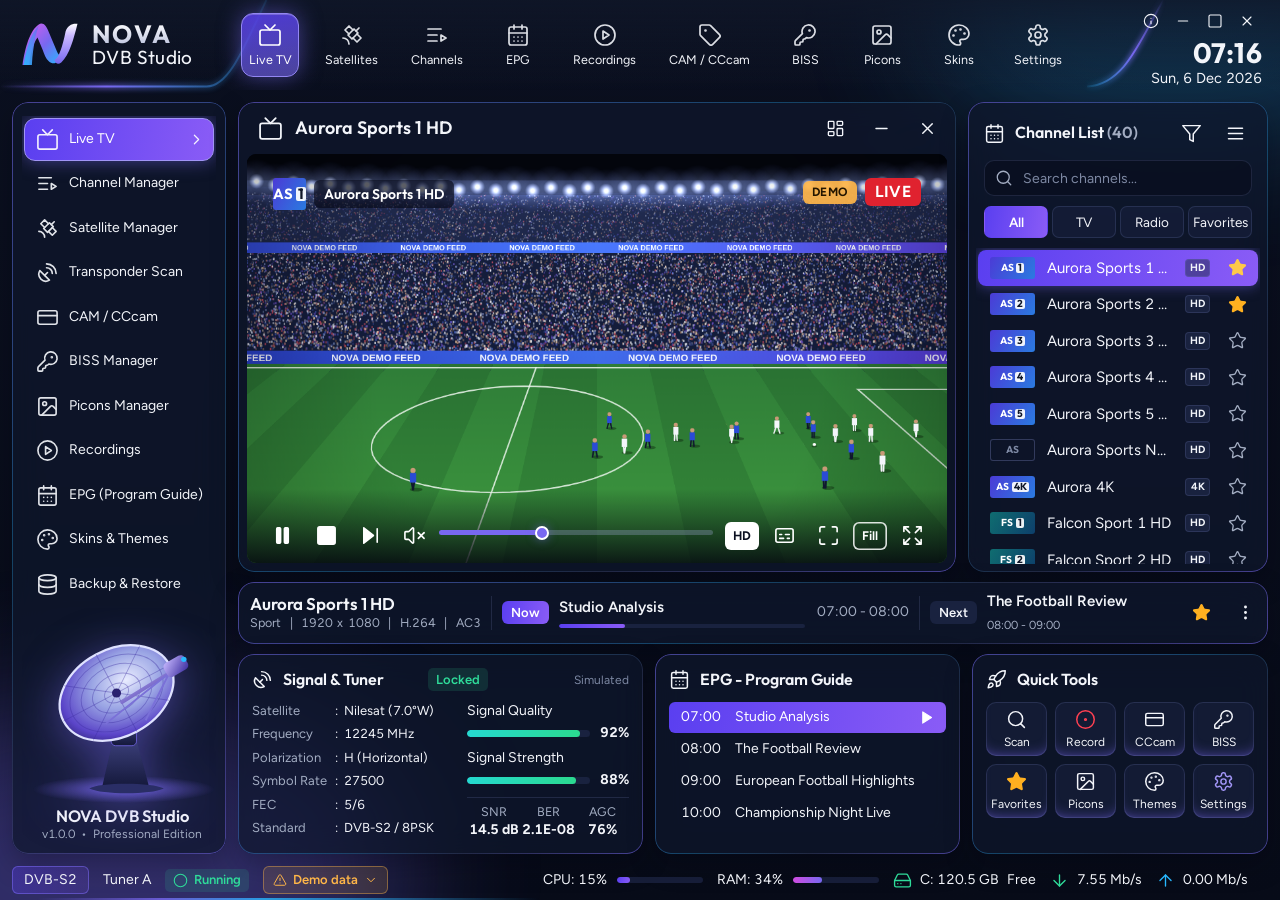
==== commit 781293e1: "pdate audio, fullscreen, video and satellite tuning" ====
--- a/src/NOVA.UI/wwwroot/index.html
+++ b/src/NOVA.UI/wwwroot/index.html
@@ -705,6 +705,14 @@
 .native .controls .icon-btn { color: var(--fg); }
 .native #stage-over .overlay { bottom: 50px; }
 .native .chip-btn.outline { box-shadow: inset 0 0 0 1.6px var(--line-2); }
+/* Full screen: only the picture is left */
+.fs .top, .fs .status, .fs .side, .fs .vid-head, .fs #p-list, .fs #p-now, .fs #p-cards, .fs .controls { display: none !important; }
+.fs .app { grid-template-rows: minmax(0, 1fr); }
+.fs .body { padding: 0; grid-template-columns: minmax(0, 1fr); }
+.fs .live { grid-template-columns: minmax(0, 1fr); grid-template-rows: minmax(0, 1fr); grid-template-areas: "video"; gap: 0; }
+.fs .vid { border-radius: 0; }
+.fs .stage { margin: 0; border-radius: 0; }
+.fs.native #stage-over .overlay { bottom: 0; }
 @media (prefers-reduced-motion: reduce) {
   *, *::before, *::after { animation-duration: .01ms !important; transition-duration: .01ms !important; }
 }
@@ -879,6 +887,7 @@
   'All channels': 'كل القنوات', 'All preferences, without passwords.': 'كل التفضيلات، بدون كلمات المرور.', 'Arabic': 'العربية', 'English': 'الإنجليزية', 'French': 'الفرنسية', 'Aurora': 'شفق', 'Auto': 'تلقائي', 'Automatic: all known transponders': 'تلقائي: كل الترددات المعروفة', 'BDA or maker extension': 'BDA أو امتداد الشركة المصنعة', 'Blind scan': 'البحث الأعمى', 'Blind scan: card must support it': 'بحث أعمى: يجب أن يدعمه الكارت', 'Bold': 'سميك', 'Broadcast (EIT)': 'من البث (EIT)', 'C-Band': 'C-Band', 'Comfortable': 'مريحة', 'Compact': 'مدمجة', 'Control-room blue with cyan meters.': 'أزرق غرف التحكم مع مؤشرات سماوية.', 'Current look and installed themes.': 'المظهر الحالي والثيمات المثبتة.', 'Custom': 'مخصص', 'DVB Devices': 'أجهزة DVB', 'Dark rooms. Almost no glow.': 'للغرف المظلمة. توهج شبه معدوم.', 'Daylight rooms. Same layout on cool paper.': 'لضوء النهار. نفس التوزيع بخلفية فاتحة.', 'Debug': 'تصحيح الأخطاء', 'Default. Navy glass with purple and blue light.': 'الافتراضي. زجاج كحلي بإضاءة بنفسجية وزرقاء.', 'DiSEqC & Motor': 'DiSEqC والمحرك', 'Do nothing': 'لا شيء', 'Dual (if supported)': 'مزدوج (إن كان مدعوماً)', 'Errors only': 'الأخطاء فقط', 'Fill': 'ملء', 'Fine': 'رفيع', 'General': 'عام', 'Go to reference': 'الذهاب إلى المرجع', 'Grid': 'شبكة', 'Groups and their channels.': 'المجموعات وقنواتها.', 'Hidden': 'مخفية', 'Information': 'معلومات', 'List, order, names, locks.': 'القائمة والترتيب والأسماء والأقفال.', 'Logos you added. Can be large.': 'الشعارات التي أضفتها. قد تكون كبيرة.', 'Maker SDK on most cards': 'SDK الشركة المصنعة في معظم الكروت', 'Maker extension on most cards': 'امتداد الشركة المصنعة في معظم الكروت', 'Manual: one transponder': 'يدوي: تردد واحد', 'Manually': 'يدوياً', 'Move east': 'تحريك شرقاً', 'Move west': 'تحريك غرباً', 'None': 'بدون', 'Normal': 'عادية', 'On a schedule': 'حسب جدول', 'Only if the driver supports it': 'فقط إذا دعمه التعريف', 'Open the channel list': 'فتح قائمة القنوات', 'PNG and SVG': 'PNG وSVG', 'PNG only': 'PNG فقط', 'SVG only': 'SVG فقط', 'Plain': 'سادة', 'Play the last channel': 'تشغيل آخر قناة', 'Playback': 'التشغيل', 'Ready': 'جاهز', 'Regular': 'عادية', 'Round': 'دائري', 'Satellite Settings': 'إعدادات الأقمار', 'Satellites and transponders': 'الأقمار والترددات', 'Sharp': 'حاد', 'Signal, SNR, BER': 'الإشارة وSNR وBER', 'Single': 'مفرد', 'Soft': 'ناعم', 'Software only': 'برمجي فقط', 'Sport': 'رياضة', 'News': 'أخبار', 'Movies': 'أفلام', 'Documentary': 'وثائقي', 'Kids': 'أطفال', 'Music': 'موسيقى', 'Standard BDA tuning': 'ضبط BDA القياسي', 'Standard BDA tuning, plus maker extensions on some cards': 'ضبط BDA القياسي، مع امتدادات الشركة في بعض الكروت', 'Stereo': 'ستيريو', 'Stop motor': 'إيقاف المحرك', 'Storage': 'التخزين', 'Store position': 'حفظ الموقع', 'System default': 'الافتراضي للنظام', 'The boldest look. Cyan and magenta on black.': 'الأجرأ. سماوي وأرجواني على الأسود.', 'Universal': 'Universal', 'Violet ground with warm magenta edges.': 'خلفية بنفسجية بحواف أرجوانية دافئة.', 'Warnings': 'التحذيرات', 'Whatever the driver reports': 'ما يبلّغ عنه التعريف', 'While tuned': 'أثناء ضبط القناة', 'XMLTV file': 'ملف XMLTV', 'XMLTV address.': 'عنوان XMLTV', 'Your full satellite database.': 'قاعدة بيانات أقمارك كاملة.',
   'H (Horizontal)': 'H (أفقي)', 'V (Vertical)': 'V (عمودي)', 'L (Circular left)': 'L (دائري يسار)', 'R (Circular right)': 'R (دائري يمين)', 'East': 'شرق', 'West': 'غرب', 'Once': 'مرة واحدة', 'Daily': 'يومياً', 'Weekly': 'أسبوعياً', 'Not linked': 'غير مرتبط', 'No listings yet': 'لا يوجد دليل بعد', 'Finished': 'انتهى', 'Channel locked': 'تم قفل القناة', 'Channel unlocked': 'تم فتح القناة', 'Channel hidden': 'تم إخفاء القناة', 'Channel visible': 'أصبحت القناة ظاهرة', 'Installed theme': 'ثيم مثبت', 'Enter a key.': 'أدخل مفتاحاً.', 'Use only 0-9 and A-F.': 'استخدم 0-9 وA-F فقط.', 'A BISS key has 12 or 16 hex digits.': 'مفتاح BISS يتكون من 12 أو 16 خانة ست عشرية.', 'Checksum bytes added.': 'تمت إضافة بايتات التحقق.', 'Format and checksum are valid.': 'الصيغة وبايتات التحقق صحيحة.', 'Format is valid, but the checksum bytes do not match. Check the key.': 'الصيغة صحيحة لكن بايتات التحقق غير مطابقة. راجع المفتاح.', 'Sample listing for the design review. Real listings come from the broadcast EIT tables or an EPG source you authorize.': 'دليل تجريبي لمراجعة التصميم. الدليل الحقيقي يأتي من جداول EIT في البث أو من مصدر EPG تعتمده.', 'Other plugin': 'إضافة أخرى', 'Show key': 'إظهار المفتاح', 'Hide key': 'إخفاء المفتاح', 'Toggle': 'تبديل', 'Programs': 'البرامج',
 
+  'Update from internet': 'تحديث من الإنترنت', 'Updating': 'جارٍ التحديث', 'Could not download the transponder list. Check the internet connection.': 'تعذر تحميل قائمة الترددات. تحقق من اتصال الإنترنت.', 'Press Esc or double-click the picture to leave full screen': 'اضغط Esc أو انقر مرتين على الصورة للخروج من ملء الشاشة', 'satellites': 'قمراً',
   'Tuner ready': 'الموالف جاهز', 'Pick a channel from the list.': 'اختر قناة من القائمة.', 'Set your LNB and DiSEqC, then scan a satellite to fill your channel list.': 'اضبط LNB وDiSEqC، ثم ابحث في قمر لملء قائمة قنواتك.', 'This channel has no transponder. Scan it again.': 'هذه القناة بلا تردد. أعد البحث عنها.', 'This channel is scrambled. It shows a picture only with an authorized decoder.': 'هذه القناة مشفرة. تظهر الصورة فقط مع وحدة فك مصرح بها.', 'Not available': 'غير متاح', 'Blind scan is not available in this build.': 'البحث الأعمى غير متاح في هذه النسخة.', 'Enter a position from 1 to 255.': 'أدخل موقعاً من 1 إلى 255.', 'Motor position (1 to 255)': 'موقع المحرك (1 إلى 255)', 'Motor position': 'موقع المحرك', 'How this satellite is reached': 'طريقة الوصول إلى هذا القمر', 'DiSEqC 1.0 port': 'منفذ DiSEqC 1.0', 'DiSEqC 1.1 port': 'منفذ DiSEqC 1.1', 'Choose the DiSEqC mode in Settings. Motor position 0 means no motor for this satellite.': 'اختر وضع DiSEqC من الإعدادات. الموقع 0 يعني عدم استخدام المحرك لهذا القمر.', 'Ports and motor positions are set per satellite in Satellite Manager.': 'تُضبط المنافذ ومواقع المحرك لكل قمر من إدارة الأقمار.', 'Version': 'الإصدار', 'Tuner': 'الموالف', 'Extension': 'الامتداد', 'Open log folder': 'فتح مجلد السجلات', 'Connection test arrives with the CAM stage.': 'يأتي اختبار الاتصال مع مرحلة CAM.', 'Use this tuner': 'استخدام هذا الموالف', 'Maker not reported': 'لم يبلّغ عن الشركة', 'Reported': 'مُبلّغ عنه', 'Not reported': 'غير مُبلّغ عنه', 'Reported by this tuner': 'ما يبلّغ عنه هذا الموالف', 'Maker extension': 'امتداد الشركة', 'DiSEqC messages': 'رسائل DiSEqC', 'LNB power control': 'التحكم بتغذية LNB', '22 kHz control': 'التحكم بنغمة 22 كيلوهرتز', 'DVB-S2 parameters': 'معاملات DVB-S2', 'No DVB tuner was found on this computer.': 'لم يُعثر على موالف DVB في هذا الجهاز.', 'DiSEqC command sent': 'تم إرسال أمر DiSEqC', 'The driver refused the DiSEqC command': 'رفض التعريف أمر DiSEqC', 'The player could not open this stream.': 'تعذر على المشغل فتح هذا البث.', 'The tuner engine stopped. Restarting it.': 'توقف محرك الموالف. جارٍ إعادة تشغيله.', 'The tuner reported an error.': 'أبلغ الموالف عن خطأ.', 'Choose': 'اختيار', 'Program data arrives in a later build': 'بيانات البرامج في نسخة لاحقة', 'Scheduled recordings do not start by themselves in this build.': 'التسجيلات المجدولة لا تبدأ تلقائياً في هذه النسخة.', 'This build saves connection details but does not connect yet. Passwords are not stored.': 'تحفظ هذه النسخة بيانات الاتصال لكنها لا تتصل بعد، ولا تخزن كلمات المرور.', 'Passwords are never written to logs. This build does not store them yet.': 'لا تُكتب كلمات المرور في السجلات، ولا تخزنها هذه النسخة بعد.', 'This build checks and stores the key format only. It does not decode channels yet.': 'تتحقق هذه النسخة من صيغة المفتاح وتحفظه فقط، ولا تفك تشفير القنوات بعد.', 'No tuner is connected, so a scan cannot start.': 'لا يوجد موالف متصل، لذا لا يمكن بدء البحث.', 'Recording folder.': 'مجلد التسجيل',
   'channels': 'قناة', 'channels imported': 'قناة تم استيرادها', 'channels saved to your list': 'قناة حُفظت في قائمتك', 'channels.': 'قناة.', 'keys imported': 'مفتاح تم استيراده', 'logos matched by file name': 'شعار طابق اسم الملف', 'min': 'د', 'of': 'من', 'satellites imported': 'قمر تم استيراده', 'selected': 'محدد', 'simulated, no motor is connected': 'محاكاة، لا يوجد محرك متصل', 'skipped': 'تم تخطيه', 'transponders': 'تردداً',
 };
@@ -1318,6 +1327,7 @@
   }
   return {
     sync() {
+      if (NATIVE) return;                        /* demo sound only: real audio comes from the player */
       const p = S.player, on = !p.muted && p.playing && S.mode === 'live';
       if (on) init();
       if (ac) { if (ac.state === 'suspended') ac.resume().catch(() => {}); gain.gain.setTargetAtTime(on ? p.vol / 100 * .5 : 0, ac.currentTime, .05); }
@@ -1552,7 +1562,7 @@
   const ch = curCh();
   if (!hasDevice() || !ch) { el.innerHTML = `<div class="now-id"><b>${t('Nothing tuned')}</b><small>${t('Channel details appear here after a tuner locks a transponder.')}</small></div>`; return; }
   const [n, x] = nowNext(ch), pct = n ? clamp((Date.now() - n.start) / (n.end - n.start) * 100, 0, 100) : 0;
-  if (NATIVE) { el.innerHTML = `${picon(ch)}<div class="now-id"><b>${esc(ch.name)}</b><small>${esc(ch.provider || '')}${ch.vcodec ? ` &nbsp;|&nbsp; ${ch.vcodec}` : ''}${ch.acodec ? ` &nbsp;|&nbsp; ${ch.acodec}` : ''}</small></div><span class="sp"></span><span class="hint">${t('Program data arrives in a later build')}</span>
+  if (NATIVE) { el.innerHTML = `${picon(ch)}<div class="now-id"><b>${esc(ch.name)}</b><small>${esc(ch.provider || '')}${ch.res ? ` &nbsp;|&nbsp; <span class="ltr">${ch.res}</span>` : ''}${ch.vcodec ? ` &nbsp;|&nbsp; ${ch.vcodec}` : ''}${ch.acodec ? ` &nbsp;|&nbsp; ${ch.acodec}` : ''}</small></div><span class="sp"></span><span class="hint">${t('Program data arrives in a later build')}</span>
     <button class="icon-btn star ${ch.fav.length ? 'on' : ''}" data-act="toggle-fav" data-v="${ch.id}" aria-label="${t('Favorite')}">${ic('star')}</button><button class="icon-btn" data-act="now-menu" aria-label="${t('Channel options')}">${ic('dots')}</button>`; return; }
   const cat = { sport: 'Sport', news: 'News', movie: 'Movies', docs: 'Documentary', kids: 'Kids', music: 'Music', radio: 'Radio' }[ch.kind];
   el.innerHTML = `${picon(ch)}<div class="now-id"><b>${esc(ch.name)}</b><small>${t(cat)}${ch.res ? ` &nbsp;|&nbsp; <span class="ltr">${ch.res}</span> &nbsp;|&nbsp; ${ch.vcodec}` : ''} &nbsp;|&nbsp; ${ch.acodec}</small></div><span class="vr"></span>
@@ -1646,7 +1656,7 @@
 A['set-sub'] = el => { S.player.sub = Number(el.dataset.v); save(); closePop(); toast(`${t('Subtitles')}: ${S.player.sub < 0 ? t('Off') : curCh().subs[S.player.sub]}`, 'good'); };
 A['info-pop'] = el => {
   const c = curCh();
-  openPop(el, `<h4>${t('Stream information')}</h4><dl class="kv dl-plain"><dt>${t('Video')}</dt><dd>${c.vcodec || '—'}</dd><dt>${t('Resolution')}</dt><dd class="ltr">${c.res || '—'}</dd><dt>${t('Audio')}</dt><dd>${c.acodec}</dd><dt>${t('Bitrate')}</dt><dd class="ltr">${(c.kbps / 1000).toFixed(1)} Mb/s</dd><dt>${t('Decoding')}</dt><dd>${S.settings.hwAccel ? t('Hardware') : t('Software')}</dd><dt>SID</dt><dd>${c.sid}</dd><dt>VPID / APID</dt><dd>${c.vpid || '—'} / ${c.apid}</dd></dl>`);
+  openPop(el, `<h4>${t('Stream information')}</h4><dl class="kv dl-plain"><dt>${t('Video')}</dt><dd>${c.vcodec || '—'}</dd><dt>${t('Resolution')}</dt><dd class="ltr">${c.res || '—'}</dd><dt>${t('Audio')}</dt><dd>${c.acodec}</dd><dt>${t('Bitrate')}</dt><dd class="ltr">${((NATIVE ? Engine.signal?.bitrateKbps || 0 : c.kbps) / 1000).toFixed(1)} Mb/s</dd><dt>${t('Decoding')}</dt><dd>${S.settings.hwAccel ? t('Hardware') : t('Software')}</dd><dt>SID</dt><dd>${c.sid}</dd><dt>VPID / APID</dt><dd>${c.vpid || '—'} / ${c.apid}</dd></dl>`);
 };
 A.fullscreen = async () => {
   const s = $('#stage');
@@ -1798,10 +1808,55 @@
     ${S.sats.map(s => { const x = X(lonOf(s)), y = Y(x), on = cur?.id === s.id; return `<g><title>${esc(satLabel(s))}</title><circle class="dot ${on ? 'on' : ''}" cx="${x}" cy="${y}" r="${on ? 7 : 5}" data-act="sat-pick" data-v="${s.id}"/>${on ? `<text class="lbl-on" x="${x}" y="${y - 13}" text-anchor="middle">${esc(s.name)}</text>` : ''}</g>`; }).join('')}
   </svg>`;
 }
+/* Satellite lists in the Enigma2 satellites.xml format. Keeps Ku-band transponders from 30W to 42E. */
+const SAT_LIST_URL = 'https://raw.githubusercontent.com/OpenPLi/tuxbox-xml/master/xml/satellites.xml';
+function parseSatXml(text) {
+  const doc = new DOMParser().parseFromString(text, 'application/xml');
+  if (doc.querySelector('parsererror') || !doc.querySelector('sat')) throw new Error('not a satellite list');
+  const POL = ['H', 'V', 'L', 'R'], FEC = ['Auto', '1/2', '2/3', '3/4', '5/6', '7/8', '8/9', '3/5', '4/5', '9/10', '6/7'];
+  const MOD = ['Auto', 'QPSK', '8PSK', 'QPSK', '16APSK', '32APSK'], RO = ['0.35', '0.25', '0.20'], PILOT = ['Off', 'On', 'Auto'];
+  const byPos = new Map();
+  $$('sat', doc).forEach(sat => {
+    const lon = Number(sat.getAttribute('position')) / 10;
+    if (!(lon >= -30 && lon <= 42)) return;
+    const name = (sat.getAttribute('name') || '').replace(/^[\d.]+[EW]\s+/, '').replace(/^(Ku|C)-band\s+/, '').trim();
+    $$('transponder', sat).forEach(t => {
+      const at = k => Number(t.getAttribute(k) || 0), freq = Math.round(at('frequency') / 1000);
+      if (freq < 10700 || freq > 12750 || t.getAttribute('is_id')) return;
+      const key = Math.round(lon * 10);
+      if (!byPos.has(key)) byPos.set(key, { name, lon, tps: new Map() });
+      const s2 = at('system') === 1, pol = POL[at('polarization')] || 'H', mod = MOD[at('modulation')] || 'QPSK';
+      byPos.get(key).tps.set(`${freq}${pol}`, { freq, pol, sr: Math.round(at('symbol_rate') / 1000), fec: FEC[at('fec_inner')] || 'Auto', mod: mod === 'Auto' ? 'QPSK' : mod, std: s2 ? 'DVB-S2' : 'DVB-S', ro: s2 ? RO[at('rolloff')] || '0.35' : '0.35', pilot: s2 ? PILOT[t.hasAttribute('pilot') ? at('pilot') : 2] : 'Off' });
+    });
+  });
+  return [...byPos.values()].map(s => ({ ...s, tps: [...s.tps.values()].sort((a, b) => a.freq - b.freq) }));
+}
+/* Replaces list entries but keeps each satellite's DiSEqC setup, transponders you added, and any in use by a channel. */
+function mergeSatList(list) {
+  let count = 0;
+  const used = (s, p) => S.channels.some(c => c.sat === s.id && c.f === p.freq && c.p === p.pol);
+  list.forEach(n => {
+    const dir = n.lon < 0 ? 'W' : 'E', pos = Math.abs(n.lon);
+    let s = S.sats.find(x => Math.abs(lonOf(x) - n.lon) < 0.25);
+    if (!s) { s = { id: `sat${Math.round(n.lon * 10)}`, name: n.name, pos, dir, tps: [] }; S.sats.push(s); }
+    s.name = n.name; s.pos = pos; s.dir = dir;
+    const keep = s.tps.filter(p => (p.u || used(s, p)) && !n.tps.some(q => q.freq === p.freq && q.pol === p.pol));
+    s.tps = [...n.tps.map((p, i) => ({ id: `${s.id}t${p.freq}${p.pol}`, ...p })), ...keep].sort((a, b) => a.freq - b.freq);
+    count += n.tps.length;
+  });
+  save();
+  return { sats: list.length, tps: count };
+}
+function applySatXml(text) {
+  const r = mergeSatList(parseSatXml(text));
+  S.satListAt = Date.now();
+  save();
+  return r;
+}
 SCREENS.satellites = () => {
   const s = curSat();
   return `<div class="page">${pageHead('sat', 'Satellite Manager', 'Satellites and transponders stored on this computer. Entries here are examples to check before use.',
-    `<button class="btn" data-act="sat-import">${ic('upload')}${t('Import')}</button><button class="btn" data-act="sat-export">${ic('download')}${t('Export')}</button><button class="btn primary" data-act="sat-add">${ic('plus')}${t('Add satellite')}</button>`)}
+    `${NATIVE ? `<button class="btn" data-act="sat-update">${ic('refresh')}${t('Update from internet')}</button>` : ''}<button class="btn" data-act="sat-import">${ic('upload')}${t('Import')}</button><button class="btn" data-act="sat-export">${ic('download')}${t('Export')}</button><button class="btn primary" data-act="sat-add">${ic('plus')}${t('Add satellite')}</button>`)}
     <section class="card pane" style="padding-block:6px 4px">${arcSVG()}</section>
     <div class="panes" style="grid-template-columns:300px minmax(0,1fr)">
       <section class="card pane"><div class="card-head">${ic('sat')}<h2>${t('Satellites')}</h2><span class="sub">(${S.sats.length})</span></div>
@@ -1855,7 +1910,7 @@
     setErr(m, 'sr', rok ? '' : t('Enter a symbol rate from 1000 to 67500.'));
     if (!fok || !rok) return;
     const data = { freq: f, pol: v.pol, sr: r, fec: v.fec, mod: v.std === 'DVB-S' ? 'QPSK' : v.mod, std: v.std, ro: v.std === 'DVB-S' ? '0.35' : v.ro, pilot: v.std === 'DVB-S' ? 'Off' : v.pilot };
-    if (tp) Object.assign(tp, data); else s.tps.push({ id: uid('tp'), ...data });
+    if (tp) Object.assign(tp, data, { u: 1 }); else s.tps.push({ id: uid('tp'), u: 1, ...data });
     s.tps.sort((a, b) => a.freq - b.freq);
     save(); closeModal(); refresh(); toast(t('Transponder saved'), 'good');
   };
@@ -1872,9 +1927,15 @@
 A['tp-del'] = el => { const s = curSat(); confirmBox({ title: t('Delete transponder?'), msg: t('Channels on this transponder keep their records until you rescan.'), yes: t('Delete'), onYes: () => { s.tps = s.tps.filter(p => p.id !== el.dataset.v); save(); refresh(); } }); };
 A['sat-export'] = () => saveFile('nova-satellites.json', JSON.stringify({ app: 'NOVA DVB Studio', kind: 'satellites', sats: S.sats }, null, 2));
 A['sat-import'] = async () => {
-  const [f] = await pickFiles('.json,application/json'); if (!f) return;
+  const [f] = await pickFiles('.json,.xml,application/json,text/xml'); if (!f) return;
   try {
-    const d = JSON.parse(await readText(f));
+    const text = await readText(f);
+    if (text.trimStart().startsWith('<')) {
+      const r = applySatXml(text);
+      refresh(); toast(`${r.sats} ${t('satellites')}, ${r.tps} ${t('transponders')}`, 'good');
+      return;
+    }
+    const d = JSON.parse(text);
     if (!Array.isArray(d.sats)) throw new Error('shape');
     let added = 0;
     d.sats.forEach(s => { if (s.name && Array.isArray(s.tps) && typeof s.pos === 'number') { S.sats.push({ ...s, id: uid('sat') }); added++; } });
@@ -2438,6 +2499,7 @@
   }
   const sameTp = (a, b) => a && b && a.freqMHz === b.freqMHz && a.pol === b.pol && a.symbolRate === b.symbolRate && a.port === b.port && a.uncommitted === b.uncommitted;
 
+  const sendAudio = () => { post({ cmd: 'volume', value: S.player.vol }); post({ cmd: 'mute', value: S.player.muted }); };
   tune = id => {
     const ch = chById(id);
     if (!ch) return;
@@ -2448,6 +2510,8 @@
     S.player.ch = id; S.player.audio = 0; S.player.sub = -1; S.player.playing = true; save();
     const req = tuneRequest(sat, tp);
     if (!sameTp(req, Engine.lastTune)) { engine('tune', req); Engine.lastTune = req; Engine.lockWait = Date.now() + 8000; }
+    sendAudio();
+    post({ cmd: 'aspect', value: S.player.aspect });
     post({ cmd: 'play', sid: ch.sid });
     tuning = true;
     if (S.view === 'live') { renderPlayer(); renderList(true); renderNow(); renderCards(); renderStatus(); }
@@ -2474,7 +2538,21 @@
   }
   A['set-audio'] = el => { post({ cmd: 'setAudio', id: Number(el.dataset.v) }); closePop(); };
   A['set-sub'] = el => { post({ cmd: 'setSub', id: Number(el.dataset.v) }); closePop(); };
-  A.fullscreen = () => { setTheater(!theater); post({ cmd: 'fullscreen' }); };
+  A.fullscreen = () => {
+    const on = document.documentElement.classList.toggle('fs');
+    post({ cmd: 'fullscreen', on });
+    if (on) toast(t('Press Esc or double-click the picture to leave full screen'));
+  };
+  document.addEventListener('keydown', e => { if (e.key === 'Escape' && document.documentElement.classList.contains('fs')) A.fullscreen(); });
+  A['sat-update'] = el => { el.disabled = true; el.textContent = t('Updating'); post({ cmd: 'fetchText', url: SAT_LIST_URL }); };
+  function onSatList(m) {
+    if (!m.ok) { toast(t('Could not download the transponder list. Check the internet connection.'), 'bad'); if (S.view === 'satellites') refresh(); return; }
+    try {
+      const r = applySatXml(m.text);
+      if (S.view === 'satellites' || S.view === 'scan') refresh();
+      toast(`${r.sats} ${t('satellites')}, ${r.tps} ${t('transponders')}`, 'good');
+    } catch (e) { toast(t('That file is not a NOVA satellite list.'), 'bad'); }
+  }
   A.detect = el => { if (el?.disabled !== undefined) el.disabled = true; engine('list'); };
   A.detect2 = () => engine('list');
 
@@ -2644,6 +2722,9 @@
       case 'signal': onSignal(m); break;
       case 'scanResult': onScanResult(m); break;
       case 'stats': onStats(m); break;
+      case 'fetched': onSatList(m); break;
+      case 'toggleFs': A.fullscreen(); break;
+      case 'videoInfo': { const c = curCh(); if (c) { c.res = `${m.width} x ${m.height}`; if (S.view === 'live') renderNow(); } break; }
       case 'tracks': showTracks(m); break;
       case 'recPath': Engine.recPath = m.path; engine('recStart', { path: m.path }); Engine.recording = true; Engine.recStart = Date.now(); recording = { ch: S.player.ch, at: Date.now() }; if (S.view === 'live') { renderPlayer(); renderCards(); } toast(`${t('Recording')}: ${curCh().name}`, 'good'); break;
       case 'diseqcResult': toast(t(m.ok ? 'DiSEqC command sent' : 'The driver refused the DiSEqC command'), m.ok ? 'good' : 'bad'); break;
@@ -2670,7 +2751,7 @@
 
   /* First contact */
   S.mode = 'nodevice';
-  setTimeout(() => post({ cmd: 'uiReady' }), 0);
+  setTimeout(() => { post({ cmd: 'uiReady' }); if (!S.satListAt) post({ cmd: 'fetchText', url: SAT_LIST_URL }); }, 0);
 })();
 
 /* Start-up */
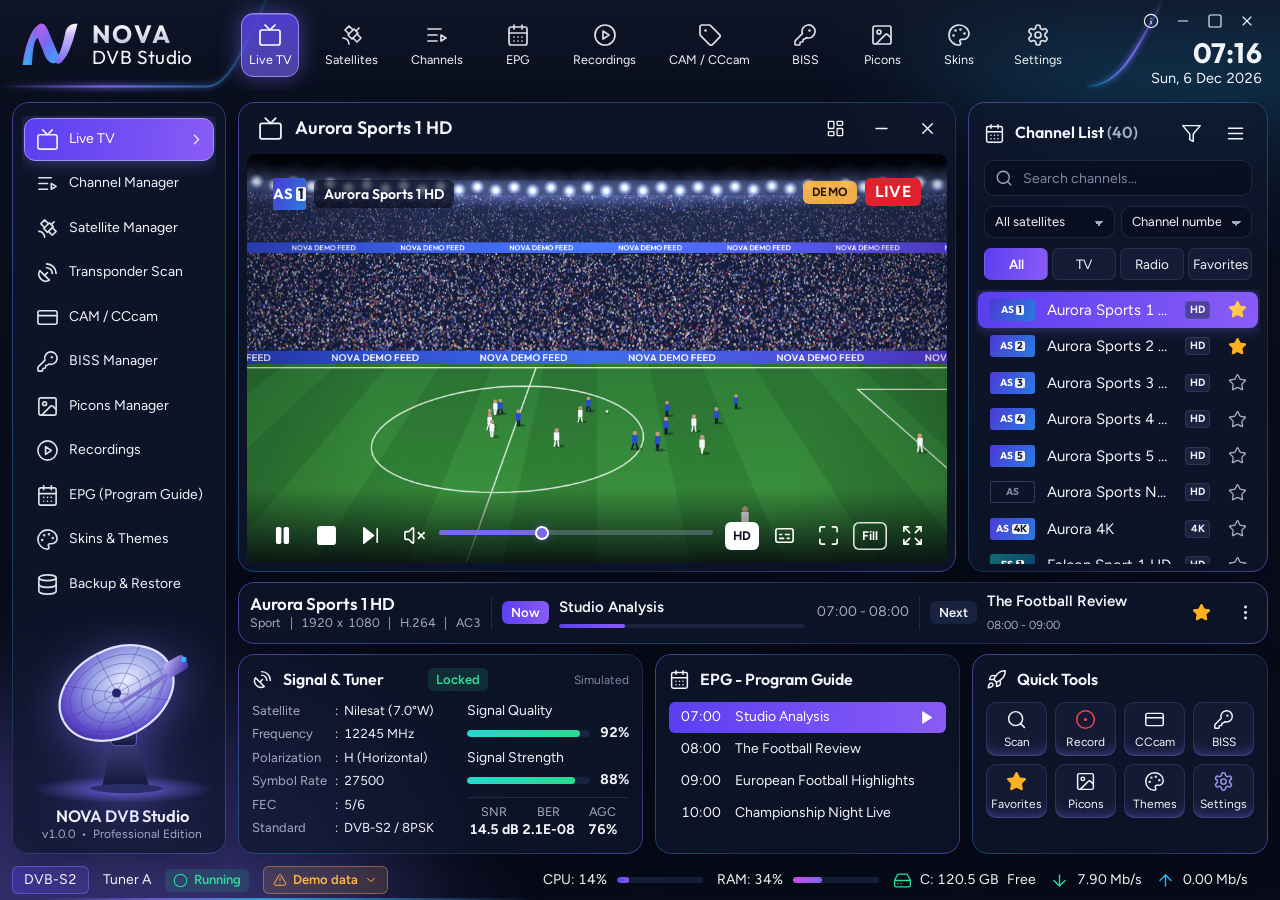
==== commit 6480c44b: "up" ====
--- a/src/NOVA.UI/wwwroot/index.html
+++ b/src/NOVA.UI/wwwroot/index.html
@@ -324,6 +324,9 @@
 .seg button[aria-pressed="true"] { background: var(--grad); color: var(--on-accent); border-color: transparent; font-weight: 600; }
 .ch-list { list-style: none; margin: 0; padding: 2px; flex: 1; min-height: 0; overflow-y: auto; overflow-x: hidden; display: grid; grid-template-columns: minmax(0, 1fr); align-content: start; gap: 1px; }
 .ch { display: flex; align-items: center; gap: 12px; width: 100%; min-height: 35.5px; padding-inline: 12px 6px; border-radius: 8px; text-align: start; font-size: 15px; transition: background .12s; cursor: pointer; }
+.ch-group { padding: 8px 12px 3px; font-size: 12px; font-weight: 600; color: var(--fg-2); }
+.list-pad select.sel { min-height: 32px; padding-block: 4px; font-size: 13px; background-position: calc(100% - 15px) 14px, calc(100% - 10px) 14px; }
+[dir="rtl"] .list-pad select.sel { background-position: 15px 14px, 10px 14px; }
 .ch:hover { background: var(--surface-2); }
 .ch.on { background: var(--grad); color: var(--on-accent); box-shadow: 0 0 14px var(--glow); }
 .ch .nm { flex: 1; min-width: 0; overflow: hidden; text-overflow: ellipsis; white-space: nowrap; background: none; text-align: start; }
@@ -887,6 +890,7 @@
   'All channels': 'كل القنوات', 'All preferences, without passwords.': 'كل التفضيلات، بدون كلمات المرور.', 'Arabic': 'العربية', 'English': 'الإنجليزية', 'French': 'الفرنسية', 'Aurora': 'شفق', 'Auto': 'تلقائي', 'Automatic: all known transponders': 'تلقائي: كل الترددات المعروفة', 'BDA or maker extension': 'BDA أو امتداد الشركة المصنعة', 'Blind scan': 'البحث الأعمى', 'Blind scan: card must support it': 'بحث أعمى: يجب أن يدعمه الكارت', 'Bold': 'سميك', 'Broadcast (EIT)': 'من البث (EIT)', 'C-Band': 'C-Band', 'Comfortable': 'مريحة', 'Compact': 'مدمجة', 'Control-room blue with cyan meters.': 'أزرق غرف التحكم مع مؤشرات سماوية.', 'Current look and installed themes.': 'المظهر الحالي والثيمات المثبتة.', 'Custom': 'مخصص', 'DVB Devices': 'أجهزة DVB', 'Dark rooms. Almost no glow.': 'للغرف المظلمة. توهج شبه معدوم.', 'Daylight rooms. Same layout on cool paper.': 'لضوء النهار. نفس التوزيع بخلفية فاتحة.', 'Debug': 'تصحيح الأخطاء', 'Default. Navy glass with purple and blue light.': 'الافتراضي. زجاج كحلي بإضاءة بنفسجية وزرقاء.', 'DiSEqC & Motor': 'DiSEqC والمحرك', 'Do nothing': 'لا شيء', 'Dual (if supported)': 'مزدوج (إن كان مدعوماً)', 'Errors only': 'الأخطاء فقط', 'Fill': 'ملء', 'Fine': 'رفيع', 'General': 'عام', 'Go to reference': 'الذهاب إلى المرجع', 'Grid': 'شبكة', 'Groups and their channels.': 'المجموعات وقنواتها.', 'Hidden': 'مخفية', 'Information': 'معلومات', 'List, order, names, locks.': 'القائمة والترتيب والأسماء والأقفال.', 'Logos you added. Can be large.': 'الشعارات التي أضفتها. قد تكون كبيرة.', 'Maker SDK on most cards': 'SDK الشركة المصنعة في معظم الكروت', 'Maker extension on most cards': 'امتداد الشركة المصنعة في معظم الكروت', 'Manual: one transponder': 'يدوي: تردد واحد', 'Manually': 'يدوياً', 'Move east': 'تحريك شرقاً', 'Move west': 'تحريك غرباً', 'None': 'بدون', 'Normal': 'عادية', 'On a schedule': 'حسب جدول', 'Only if the driver supports it': 'فقط إذا دعمه التعريف', 'Open the channel list': 'فتح قائمة القنوات', 'PNG and SVG': 'PNG وSVG', 'PNG only': 'PNG فقط', 'SVG only': 'SVG فقط', 'Plain': 'سادة', 'Play the last channel': 'تشغيل آخر قناة', 'Playback': 'التشغيل', 'Ready': 'جاهز', 'Regular': 'عادية', 'Round': 'دائري', 'Satellite Settings': 'إعدادات الأقمار', 'Satellites and transponders': 'الأقمار والترددات', 'Sharp': 'حاد', 'Signal, SNR, BER': 'الإشارة وSNR وBER', 'Single': 'مفرد', 'Soft': 'ناعم', 'Software only': 'برمجي فقط', 'Sport': 'رياضة', 'News': 'أخبار', 'Movies': 'أفلام', 'Documentary': 'وثائقي', 'Kids': 'أطفال', 'Music': 'موسيقى', 'Standard BDA tuning': 'ضبط BDA القياسي', 'Standard BDA tuning, plus maker extensions on some cards': 'ضبط BDA القياسي، مع امتدادات الشركة في بعض الكروت', 'Stereo': 'ستيريو', 'Stop motor': 'إيقاف المحرك', 'Storage': 'التخزين', 'Store position': 'حفظ الموقع', 'System default': 'الافتراضي للنظام', 'The boldest look. Cyan and magenta on black.': 'الأجرأ. سماوي وأرجواني على الأسود.', 'Universal': 'Universal', 'Violet ground with warm magenta edges.': 'خلفية بنفسجية بحواف أرجوانية دافئة.', 'Warnings': 'التحذيرات', 'Whatever the driver reports': 'ما يبلّغ عنه التعريف', 'While tuned': 'أثناء ضبط القناة', 'XMLTV file': 'ملف XMLTV', 'XMLTV address.': 'عنوان XMLTV', 'Your full satellite database.': 'قاعدة بيانات أقمارك كاملة.',
   'H (Horizontal)': 'H (أفقي)', 'V (Vertical)': 'V (عمودي)', 'L (Circular left)': 'L (دائري يسار)', 'R (Circular right)': 'R (دائري يمين)', 'East': 'شرق', 'West': 'غرب', 'Once': 'مرة واحدة', 'Daily': 'يومياً', 'Weekly': 'أسبوعياً', 'Not linked': 'غير مرتبط', 'No listings yet': 'لا يوجد دليل بعد', 'Finished': 'انتهى', 'Channel locked': 'تم قفل القناة', 'Channel unlocked': 'تم فتح القناة', 'Channel hidden': 'تم إخفاء القناة', 'Channel visible': 'أصبحت القناة ظاهرة', 'Installed theme': 'ثيم مثبت', 'Enter a key.': 'أدخل مفتاحاً.', 'Use only 0-9 and A-F.': 'استخدم 0-9 وA-F فقط.', 'A BISS key has 12 or 16 hex digits.': 'مفتاح BISS يتكون من 12 أو 16 خانة ست عشرية.', 'Checksum bytes added.': 'تمت إضافة بايتات التحقق.', 'Format and checksum are valid.': 'الصيغة وبايتات التحقق صحيحة.', 'Format is valid, but the checksum bytes do not match. Check the key.': 'الصيغة صحيحة لكن بايتات التحقق غير مطابقة. راجع المفتاح.', 'Sample listing for the design review. Real listings come from the broadcast EIT tables or an EPG source you authorize.': 'دليل تجريبي لمراجعة التصميم. الدليل الحقيقي يأتي من جداول EIT في البث أو من مصدر EPG تعتمده.', 'Other plugin': 'إضافة أخرى', 'Show key': 'إظهار المفتاح', 'Hide key': 'إخفاء المفتاح', 'Toggle': 'تبديل', 'Programs': 'البرامج',
 
+  'Name (A to Z)': 'الاسم (أ إلى ي)', 'NOVA does not connect to these servers. Scrambled channels need an official decoder for your subscription.': 'لا يتصل NOVA بهذه الخوادم. القنوات المشفرة تحتاج إلى جهاز فك رسمي خاص باشتراكك.',
   'Update from internet': 'تحديث من الإنترنت', 'Updating': 'جارٍ التحديث', 'Could not download the transponder list. Check the internet connection.': 'تعذر تحميل قائمة الترددات. تحقق من اتصال الإنترنت.', 'Press Esc or double-click the picture to leave full screen': 'اضغط Esc أو انقر مرتين على الصورة للخروج من ملء الشاشة', 'satellites': 'قمراً',
   'Tuner ready': 'الموالف جاهز', 'Pick a channel from the list.': 'اختر قناة من القائمة.', 'Set your LNB and DiSEqC, then scan a satellite to fill your channel list.': 'اضبط LNB وDiSEqC، ثم ابحث في قمر لملء قائمة قنواتك.', 'This channel has no transponder. Scan it again.': 'هذه القناة بلا تردد. أعد البحث عنها.', 'This channel is scrambled. It shows a picture only with an authorized decoder.': 'هذه القناة مشفرة. تظهر الصورة فقط مع وحدة فك مصرح بها.', 'Not available': 'غير متاح', 'Blind scan is not available in this build.': 'البحث الأعمى غير متاح في هذه النسخة.', 'Enter a position from 1 to 255.': 'أدخل موقعاً من 1 إلى 255.', 'Motor position (1 to 255)': 'موقع المحرك (1 إلى 255)', 'Motor position': 'موقع المحرك', 'How this satellite is reached': 'طريقة الوصول إلى هذا القمر', 'DiSEqC 1.0 port': 'منفذ DiSEqC 1.0', 'DiSEqC 1.1 port': 'منفذ DiSEqC 1.1', 'Choose the DiSEqC mode in Settings. Motor position 0 means no motor for this satellite.': 'اختر وضع DiSEqC من الإعدادات. الموقع 0 يعني عدم استخدام المحرك لهذا القمر.', 'Ports and motor positions are set per satellite in Satellite Manager.': 'تُضبط المنافذ ومواقع المحرك لكل قمر من إدارة الأقمار.', 'Version': 'الإصدار', 'Tuner': 'الموالف', 'Extension': 'الامتداد', 'Open log folder': 'فتح مجلد السجلات', 'Connection test arrives with the CAM stage.': 'يأتي اختبار الاتصال مع مرحلة CAM.', 'Use this tuner': 'استخدام هذا الموالف', 'Maker not reported': 'لم يبلّغ عن الشركة', 'Reported': 'مُبلّغ عنه', 'Not reported': 'غير مُبلّغ عنه', 'Reported by this tuner': 'ما يبلّغ عنه هذا الموالف', 'Maker extension': 'امتداد الشركة', 'DiSEqC messages': 'رسائل DiSEqC', 'LNB power control': 'التحكم بتغذية LNB', '22 kHz control': 'التحكم بنغمة 22 كيلوهرتز', 'DVB-S2 parameters': 'معاملات DVB-S2', 'No DVB tuner was found on this computer.': 'لم يُعثر على موالف DVB في هذا الجهاز.', 'DiSEqC command sent': 'تم إرسال أمر DiSEqC', 'The driver refused the DiSEqC command': 'رفض التعريف أمر DiSEqC', 'The player could not open this stream.': 'تعذر على المشغل فتح هذا البث.', 'The tuner engine stopped. Restarting it.': 'توقف محرك الموالف. جارٍ إعادة تشغيله.', 'The tuner reported an error.': 'أبلغ الموالف عن خطأ.', 'Choose': 'اختيار', 'Program data arrives in a later build': 'بيانات البرامج في نسخة لاحقة', 'Scheduled recordings do not start by themselves in this build.': 'التسجيلات المجدولة لا تبدأ تلقائياً في هذه النسخة.', 'This build saves connection details but does not connect yet. Passwords are not stored.': 'تحفظ هذه النسخة بيانات الاتصال لكنها لا تتصل بعد، ولا تخزن كلمات المرور.', 'Passwords are never written to logs. This build does not store them yet.': 'لا تُكتب كلمات المرور في السجلات، ولا تخزنها هذه النسخة بعد.', 'This build checks and stores the key format only. It does not decode channels yet.': 'تتحقق هذه النسخة من صيغة المفتاح وتحفظه فقط، ولا تفك تشفير القنوات بعد.', 'No tuner is connected, so a scan cannot start.': 'لا يوجد موالف متصل، لذا لا يمكن بدء البحث.', 'Recording folder.': 'مجلد التسجيل',
   'channels': 'قناة', 'channels imported': 'قناة تم استيرادها', 'channels saved to your list': 'قناة حُفظت في قائمتك', 'channels.': 'قناة.', 'keys imported': 'مفتاح تم استيراده', 'logos matched by file name': 'شعار طابق اسم الملف', 'min': 'د', 'of': 'من', 'satellites imported': 'قمر تم استيراده', 'selected': 'محدد', 'simulated, no motor is connected': 'محاكاة، لا يوجد محرك متصل', 'skipped': 'تم تخطيه', 'transponders': 'تردداً',
@@ -1535,24 +1539,36 @@
   if (f.fta) list = list.filter(c => c.fta);
   if (f.sat) list = list.filter(c => c.sat === f.sat);
   if (q) list = list.filter(c => c.name.toLowerCase().includes(q));
-  if (f.sort === 'name') list = [...list].sort((a, b) => a.name.localeCompare(b.name));
+  return sortChannels(list, f.sort);
+}
+/* Shared by the channel list and Channel Manager. */
+function sortChannels(list, sort) {
+  const lon = c => { const s = satById(c.sat); return s ? lonOf(s) : 999; };
+  if (sort === 'name') return [...list].sort((a, b) => a.name.localeCompare(b.name));
+  if (sort === 'sat') return [...list].sort((a, b) => lon(a) - lon(b) || a.lcn - b.lcn);
   return list;
 }
+/* Satellites that have channels, west to east, for the satellite pickers. */
+const channelSats = () => S.sats.filter(s => S.channels.some(c => c.sat === s.id)).sort((a, b) => lonOf(a) - lonOf(b));
+const satOptions = cur => `<option value="">${t('All satellites')}</option>${channelSats().map(s => `<option value="${s.id}" ${cur === s.id ? 'selected' : ''}>${esc(satLabel(s))}</option>`).join('')}`;
+const sortOptions = cur => [['lcn', 'Channel number'], ['name', 'Name (A to Z)'], ['sat', 'Satellite']].map(([v, l]) => `<option value="${v}" ${cur === v ? 'selected' : ''}>${t(l)}</option>`).join('');
 function renderList(keepSearch) {
   const el = $('#p-list'); if (!el) return;
   const f = S.filter, list = hasDevice() ? visibleChannels() : [], cur = S.player.ch;
-  const filtered = f.hd || f.fta || f.sat;
+  if (f.sat && !satById(f.sat)) f.sat = '';
+  const filtered = f.hd || f.fta;
   if (!keepSearch) el.innerHTML = `<div class="list-pad">
       <div class="card-head">${ic('cal')}<h2>${t('Channel List')} <span class="sub" id="ch-count"></span></h2><span class="sp"></span>
         <button class="icon-btn" data-act="list-filter" aria-label="${t('Filter channels')}" data-tip="${t('Filter channels')}" style="${filtered ? 'color:var(--accent-2)' : ''}">${ic('filter')}</button>
         <button class="icon-btn" data-act="list-menu" aria-label="${t('Channel list options')}" data-tip="${t('Channel list options')}">${ic('menu')}</button></div>
       <label class="search">${ic('search')}<input id="ch-search" type="search" value="${esc(f.q)}" placeholder="${t('Search channels...')}" data-chg="ch-search" aria-label="${t('Search channels...')}"></label>
+      <div class="grid2" style="gap:6px"><select class="sel" id="ch-sat" data-chg="ch-sat" aria-label="${t('Satellite')}">${satOptions(f.sat)}</select><select class="sel" id="ch-sort" data-chg="ch-sort" aria-label="${t('Sort by')}">${sortOptions(f.sort)}</select></div>
       <div class="seg" role="group" aria-label="${t('Channel type')}">${[['all', '', 'All'], ['tv', 'tv', 'TV'], ['radio', 'head', 'Radio'], ['fav', 'star', 'Favorites']].map(([v, i, l]) => `<button data-act="list-tab" data-v="${v}" aria-pressed="${f.tab === v}">${i ? ic(i) : ''}${t(l)}</button>`).join('')}</div>
     </div><ul class="ch-list" id="ch-list"></ul>`;
   $('#ch-count').textContent = hasDevice() ? `(${list.length})` : '(0)';
   $('#ch-list').innerHTML = !hasDevice() || !S.channels.length
     ? `<li class="empty">${ic('list')}<b>${t('No channels yet')}</b><span>${t('Run a scan after a tuner is connected. Your list will appear here.')}</span><button class="btn sm" data-act="go" data-v="scan">${t('Open Transponder Scan')}</button></li>`
-    : list.length ? list.map(c => `<li class="ch ${c.id === cur ? 'on' : ''}" data-act="play-ch" data-v="${c.id}" tabindex="0" role="button" aria-current="${c.id === cur}" aria-label="${esc(c.name)}">
+    : list.length ? list.map((c, i) => `${f.sort === 'sat' && !f.sat && list[i - 1]?.sat !== c.sat ? `<li class="ch-group">${esc(satLabel(satById(c.sat)))}</li>` : ''}<li class="ch ${c.id === cur ? 'on' : ''}" data-act="play-ch" data-v="${c.id}" tabindex="0" role="button" aria-current="${c.id === cur}" aria-label="${esc(c.name)}">
         ${picon(c)}<span class="nm">${esc(c.name)}</span>${c.locked ? ic('lock') : ''}<span class="badge ltr">${c.q === 'R' ? 'FM' : esc(c.q)}</span>
         <button class="icon-btn star ${c.fav.length ? 'on' : ''}" data-act="toggle-fav" data-v="${c.id}" aria-pressed="${!!c.fav.length}" aria-label="${t('Favorite')}: ${esc(c.name)}">${ic('star')}</button></li>`).join('')
       : `<li class="empty">${ic('search')}<b>${t('No channels match')}</b><button class="btn sm" data-act="clear-filter">${t('Clear filters')}</button></li>`;
@@ -1676,18 +1692,16 @@
 
 /* Channel list actions */
 A['list-tab'] = el => { S.filter.tab = el.dataset.v; save(); renderList(); };
+CHG['ch-sat'] = el => { S.filter.sat = el.value; save(); renderList(true); };
+CHG['ch-sort'] = el => { S.filter.sort = el.value; save(); renderList(true); };
 CHG['ch-search'] = el => { S.filter.q = el.value; save(); renderList(true); };
 A['clear-filter'] = () => { Object.assign(S.filter, { q: '', hd: false, fta: false, sat: '', tab: 'all' }); save(); renderList(); };
 A['list-filter'] = el => {
   const f = S.filter;
-  openPop(el, `<h4>${t('Filter channels')}</h4>${mi('flt', 'HD and 4K only', { v: 'hd', checked: f.hd })}${mi('flt', 'Free-to-air only', { v: 'fta', checked: f.fta })}
-    <h4>${t('Satellite')}</h4>${mi('flt-sat', 'All satellites', { v: '', checked: !f.sat })}${S.sats.filter(s => S.channels.some(c => c.sat === s.id)).map(s => mi('flt-sat', s.name, { v: s.id, checked: f.sat === s.id })).join('')}`);
+  openPop(el, `<h4>${t('Filter channels')}</h4>${mi('flt', 'HD and 4K only', { v: 'hd', checked: f.hd })}${mi('flt', 'Free-to-air only', { v: 'fta', checked: f.fta })}`);
 };
 A.flt = el => { const k = el.dataset.v; S.filter[k] = !S.filter[k]; save(); closePop(); renderList(); };
-A['flt-sat'] = el => { S.filter.sat = el.dataset.v; save(); closePop(); renderList(); };
-A['list-menu'] = el => openPop(el, `<h4>${t('Sort by')}</h4>${mi('set-sort', 'Channel number', { v: 'lcn', checked: S.filter.sort === 'lcn' })}${mi('set-sort', 'Name', { v: 'name', checked: S.filter.sort === 'name' })}
-  <h4>${t('Manage')}</h4>${mi('go', 'Channel Manager', { v: 'channels', icon: 'list' })}${mi('customize', 'Customize layout', { icon: 'layout' })}`);
-A['set-sort'] = el => { S.filter.sort = el.dataset.v; save(); closePop(); renderList(); };
+A['list-menu'] = el => openPop(el, `<h4>${t('Manage')}</h4>${mi('go', 'Channel Manager', { v: 'channels', icon: 'list' })}${mi('customize', 'Customize layout', { icon: 'layout' })}`);
 A['toggle-fav'] = el => {
   const c = chById(el.dataset.v);
   c.fav = c.fav.length ? [] : [S.groups[0]?.id || 'g1'];
@@ -2027,7 +2041,7 @@
 };
 
 /* Channel Manager, Program Guide, Recordings */
-const CM = { group: 'all', q: '', sel: new Set() };
+const CM = { group: 'all', q: '', sel: new Set(), sat: '', sort: 'lcn' };
 const chans = () => (NATIVE || hasDevice() ? S.channels : []);
 function cmList() {
   const q = CM.q.trim().toLowerCase();
@@ -2037,13 +2051,14 @@
   else if (CM.group === 'hidden') l = l.filter(c => c.hidden);
   else if (CM.group === 'locked') l = l.filter(c => c.locked);
   else if (CM.group !== 'all') l = l.filter(c => c.fav.includes(CM.group));
+  if (CM.sat) l = l.filter(c => c.sat === CM.sat);
   if (q) l = l.filter(c => c.name.toLowerCase().includes(q));
-  return l;
+  return sortChannels(l, CM.sort);
 }
 SCREENS.channels = () => {
   const all = chans(), l = cmList(), n = CM.sel.size;
   const g = (id, label, count, icon) => `<button class="list-item ${CM.group === id ? 'on' : ''}" data-act="cm-group" data-v="${id}">${ic(icon)}<div><b>${esc(t(label))}</b></div><small>${count}</small></button>`;
-  const dragOk = CM.group === 'all' && !CM.q;
+  const dragOk = CM.group === 'all' && !CM.q && !CM.sat && CM.sort === 'lcn';
   return `<div class="page">${pageHead('list', 'Channel Manager', 'Rename, reorder, group, lock and hide your channels. Drag a row to move it.',
     `<button class="btn" data-act="cm-import">${ic('upload')}${t('Import')}</button><button class="btn" data-act="cm-export" ${all.length ? '' : 'disabled'}>${ic('download')}${t('Export')}</button>`)}
     <div class="panes" style="grid-template-columns:236px minmax(0,1fr)">
@@ -2056,6 +2071,7 @@
       </div></section>
       <section class="card pane">
         <div class="row"><label class="search" style="flex:1 1 220px">${ic('search')}<input id="cm-q" type="search" value="${esc(CM.q)}" placeholder="${t('Search channels...')}" data-chg="cm-q" aria-label="${t('Search channels...')}"></label>
+          <select class="sel" style="width:210px" id="cm-sat" data-chg="cm-sat" aria-label="${t('Satellite')}">${satOptions(CM.sat)}</select><select class="sel" style="width:170px" id="cm-sort" data-chg="cm-sort" aria-label="${t('Sort by')}">${sortOptions(CM.sort)}</select>
           ${n ? `<span class="sub">${n} ${t('selected')}</span><button class="btn sm" data-act="cm-bulk" data-v="fav">${ic('star')}${t('Add to group')}</button><button class="btn sm" data-act="cm-bulk" data-v="lock">${ic('lock')}${t('Lock')}</button><button class="btn sm" data-act="cm-bulk" data-v="hide">${ic('eyeoff')}${t('Hide')}</button><button class="btn sm danger" data-act="cm-bulk" data-v="del">${ic('trash')}${t('Delete')}</button>` : `<span class="hint">${t(dragOk ? 'Tip: drag rows to reorder.' : 'Open All channels to drag rows.')}</span>`}</div>
         <div class="tbl-wrap">${!all.length ? `<div class="empty">${ic('list')}<b>${t('No channels yet')}</b><span>${t('Scan a satellite or import a saved list.')}</span><button class="btn sm" data-act="go" data-v="scan">${t('Open Transponder Scan')}</button></div>` : `<table class="tbl"><thead><tr><th style="width:30px"><input id="cm-all" type="checkbox" aria-label="${t('Select all')}" data-chg="cm-all" ${n && n === l.length ? 'checked' : ''} style="accent-color:var(--accent)"></th><th></th><th>#</th><th>${t('Name')}</th><th>${t('Type')}</th><th>${t('Satellite')}</th><th>${t('Frequency')}</th><th>${t('Access')}</th><th></th></tr></thead>
         <tbody id="cm-body">${l.map(c => { const tp = tpOf(c), s = satById(c.sat); return `<tr data-id="${c.id}" draggable="${dragOk}" class="${CM.sel.has(c.id) ? 'sel' : ''}"><td><input id="cm-${c.id}" type="checkbox" data-chg="cm-sel" data-v="${c.id}" ${CM.sel.has(c.id) ? 'checked' : ''} aria-label="${esc(c.name)}" style="accent-color:var(--accent)"></td>
@@ -2065,6 +2081,8 @@
 };
 A['cm-group'] = el => { CM.group = el.dataset.v; CM.sel.clear(); refresh(); };
 CHG['cm-q'] = el => { CM.q = el.value; const pos = el.selectionStart; refresh(); const i = $('#cm-q'); i.focus(); i.setSelectionRange(pos, pos); };
+CHG['cm-sat'] = el => { CM.sat = el.value; CM.sel.clear(); refresh(); };
+CHG['cm-sort'] = el => { CM.sort = el.value; refresh(); };
 CHG['cm-all'] = el => { CM.sel = new Set(el.checked ? cmList().map(c => c.id) : []); refresh(); };
 CHG['cm-sel'] = el => { el.checked ? CM.sel.add(el.dataset.v) : CM.sel.delete(el.dataset.v); refresh(); };
 A['cm-play'] = el => { go('live'); tune(el.dataset.v); };
@@ -2207,12 +2225,12 @@
     <section class="card pane"><div class="card-head">${ic('server')}<h2>${t('Servers')}</h2><span class="sub">(${S.servers.length})</span></div>
       <div class="scroll" style="display:grid;gap:8px;align-content:start">${S.servers.map(s => `<article class="stat" style="gap:8px"><div class="row nw"><div class="sp" style="min-width:0"><b style="font-size:16px">${esc(s.label)}</b><div class="sub ltr" style="text-align:start;overflow:hidden;text-overflow:ellipsis">${esc(s.type)} &nbsp;•&nbsp; ${esc(s.host)}:${s.port} &nbsp;•&nbsp; ${esc(s.user)}</div></div>
           ${s.status === 'testing' ? stateTag('warn', 'Testing') : s.status === 'checked' ? stateTag('idle', 'Details valid, not connected') : stateTag('idle', 'Not tested')}<label class="switch" data-tip="${t(s.enabled ? 'Enabled' : 'Disabled')}"><input id="srv-${s.id}" type="checkbox" data-chg="srv-on" data-v="${s.id}" ${s.enabled ? 'checked' : ''} aria-label="${t('Enabled')}"><i></i></label></div>
-        <div class="row"><span class="sub" style="flex:1">${t('Password')}: <span class="mono">••••••••</span></span><button class="btn sm" data-act="srv-test" data-v="${s.id}">${ic('zap')}${t('Test connection')}</button><button class="btn sm" data-act="srv-edit" data-v="${s.id}">${ic('edit')}${t('Edit')}</button><button class="btn sm danger" data-act="srv-del" data-v="${s.id}">${ic('trash')}${t('Delete')}</button></div></article>`).join('') || `<div class="empty">${ic('server')}<span>${t('No servers yet. Add the details your provider gave you.')}</span></div>`}</div></section>
+        <div class="row"><span class="sub" style="flex:1">${t('Password')}: <span class="mono">••••••••</span></span>${NATIVE ? '' : `<button class="btn sm" data-act="srv-test" data-v="${s.id}">${ic('zap')}${t('Test connection')}</button>`}<button class="btn sm" data-act="srv-edit" data-v="${s.id}">${ic('edit')}${t('Edit')}</button><button class="btn sm danger" data-act="srv-del" data-v="${s.id}">${ic('trash')}${t('Delete')}</button></div></article>`).join('') || `<div class="empty">${ic('server')}<span>${t('No servers yet. Add the details your provider gave you.')}</span></div>`}</div></section>
     <section class="card pane scroll"><div class="card-head">${ic('plug')}<h2>${t('Decoding interfaces')}</h2></div>
       <div class="set-row"><div><b>${t('CI slot and CAM module')}</b><small>${t('Depends on the card and its driver.')}</small></div>${stateTag('idle', hasDevice() ? 'Not tested' : 'No device')}</div>
       <div class="set-row"><div><b>BISS</b><small>${t('Fixed keys for feeds you are authorized to receive.')}</small></div>${stateTag('idle', 'Not tested')}</div>
       <div class="set-row"><div><b>${t('Add-on interface')}</b><small>${t('Other CAM systems plug in here as separate modules.')}</small></div>${stateTag('idle', 'Planned')}</div>
-      <p class="hint">${t(NATIVE ? 'This build saves connection details but does not connect yet. Passwords are not stored.' : 'Passwords stay out of logs and backups. The Windows app encrypts them with your Windows account. This preview keeps them only until the page closes.')}</p></section>
+      <p class="hint">${t(NATIVE ? 'NOVA does not connect to these servers. Scrambled channels need an official decoder for your subscription.' : 'Passwords stay out of logs and backups. The Windows app encrypts them with your Windows account. This preview keeps them only until the page closes.')}</p></section>
   </div></div>`;
 function srvModal(s) {
   const id = uid('sv');
@@ -2558,6 +2576,9 @@
 
   /* ---------- Scan ---------- */
   const SVC_HD = [0x11, 0x19, 0x20, 0x1F];
+  const HD_NAME = /\b(F?HD|1080[ip]?|720p)\b/i;
+  /* Many HD channels still announce a plain TV service type, so names fix saved lists at start-up. */
+  S.channels.forEach(c => { if (c.q === 'SD' && !c.res && HD_NAME.test(c.name)) c.q = 'HD'; });
   A['scan-start'] = () => {
     const s = satById(scan.sat);
     if (!Engine.opened) { toast(t('No satellite tuner found'), 'warn'); return; }
@@ -2600,9 +2621,9 @@
     scan.found.forEach(f => {
       if (S.channels.some(c => c.sat === sat.id && c.f === f.tp.freq && c.p === f.tp.pol && c.sid === f.sid)) return;
       if (!sat.tps.some(p => p.freq === f.tp.freq && p.pol === f.tp.pol)) sat.tps.push({ id: uid('tp'), ...f.tp });
-      const radio = f.type === 'radio', hd = SVC_HD.includes(f.svcType);
+      const radio = f.type === 'radio', hd = SVC_HD.includes(f.svcType) || HD_NAME.test(f.name) || f.video?.codec === 'H.265';
       const words = f.name.replace(/[^\p{L}\p{N} ]/gu, '').trim().split(/\s+/);
-      S.channels.push({ id: uid('ch'), lcn: S.channels.length + 1, name: f.name, provider: f.provider || '', code: words.slice(0, 2).map(w => w[0] || '').join('').toUpperCase() || 'TV', num: '', kind: radio ? 'radio' : 'news', q: radio ? 'R' : f.svcType === 0x1F ? '4K' : hd ? 'HD' : 'SD', p1: '#3a4678', p2: '#1d2547', type: f.type, sat: sat.id, f: f.tp.freq, p: f.tp.pol, tp: 0,
+      S.channels.push({ id: uid('ch'), lcn: S.channels.length + 1, name: f.name, provider: f.provider || '', code: words.slice(0, 2).map(w => w[0] || '').join('').toUpperCase() || 'TV', num: '', kind: radio ? 'radio' : 'news', q: radio ? 'R' : f.svcType === 0x1F || /\b(4K|UHD)\b/i.test(f.name) ? '4K' : hd ? 'HD' : 'SD', p1: '#3a4678', p2: '#1d2547', type: f.type, sat: sat.id, f: f.tp.freq, p: f.tp.pol, tp: 0,
         vcodec: f.video?.codec || '', acodec: f.audio[0]?.codec || '', res: '', kbps: 0, sid: f.sid, tsid: f.tsid, vpid: f.video?.pid || 0, apid: f.audio[0]?.pid || 0,
         audio: f.audio.map(a => a.lang || a.codec), subs: f.subs.map(a => a.lang), fta: f.fta, fav: [], locked: false, hidden: false });
       added++;
@@ -2652,7 +2673,6 @@
   A.about = () => openModal({ title: 'NOVA DVB Studio', width: 480, body: `<dl class="kv dl-plain"><dt>${t('Version')}</dt><dd class="ltr">0.1.0</dd><dt>${t('Tuner')}</dt><dd>${esc(Engine.name || t('No tuner'))}</dd><dt>${t('Extension')}</dt><dd>${esc(Engine.caps?.extension || '—')}</dd><dt>${t('Icons')}</dt><dd>Lucide (ISC)</dd><dt>${t('Video')}</dt><dd>LibVLC (LGPL)</dd></dl>`, foot: `<button class="btn" data-act="logs">${t('Open log folder')}</button><button class="btn primary" data-act="modal-close">${t('Close')}</button>` });
   A.logs = () => post({ cmd: 'openLogs' });
   saveFile = async (filename, text) => post({ cmd: 'saveFile', name: filename, text });
-  A['srv-test'] = () => toast(t('Connection test arrives with the CAM stage.'), 'warn');
   A['pick-folder'] = el => post({ cmd: 'pickFolder', key: el.dataset.v });
 
   /* ---------- Settings: devices ---------- */
@@ -2724,7 +2744,16 @@
       case 'stats': onStats(m); break;
       case 'fetched': onSatList(m); break;
       case 'toggleFs': A.fullscreen(); break;
-      case 'videoInfo': { const c = curCh(); if (c) { c.res = `${m.width} x ${m.height}`; if (S.view === 'live') renderNow(); } break; }
+      case 'videoInfo': {
+        const c = curCh();
+        if (c) {
+          c.res = `${m.width} x ${m.height}`;
+          c.q = m.width >= 3000 ? '4K' : m.width >= 1200 ? 'HD' : 'SD';      /* the decoded picture is the final word */
+          save();
+          if (S.view === 'live') { renderNow(); renderList(true); renderPlayer(); }
+        }
+        break;
+      }
       case 'tracks': showTracks(m); break;
       case 'recPath': Engine.recPath = m.path; engine('recStart', { path: m.path }); Engine.recording = true; Engine.recStart = Date.now(); recording = { ch: S.player.ch, at: Date.now() }; if (S.view === 'live') { renderPlayer(); renderCards(); } toast(`${t('Recording')}: ${curCh().name}`, 'good'); break;
       case 'diseqcResult': toast(t(m.ok ? 'DiSEqC command sent' : 'The driver refused the DiSEqC command'), m.ok ? 'good' : 'bad'); break;
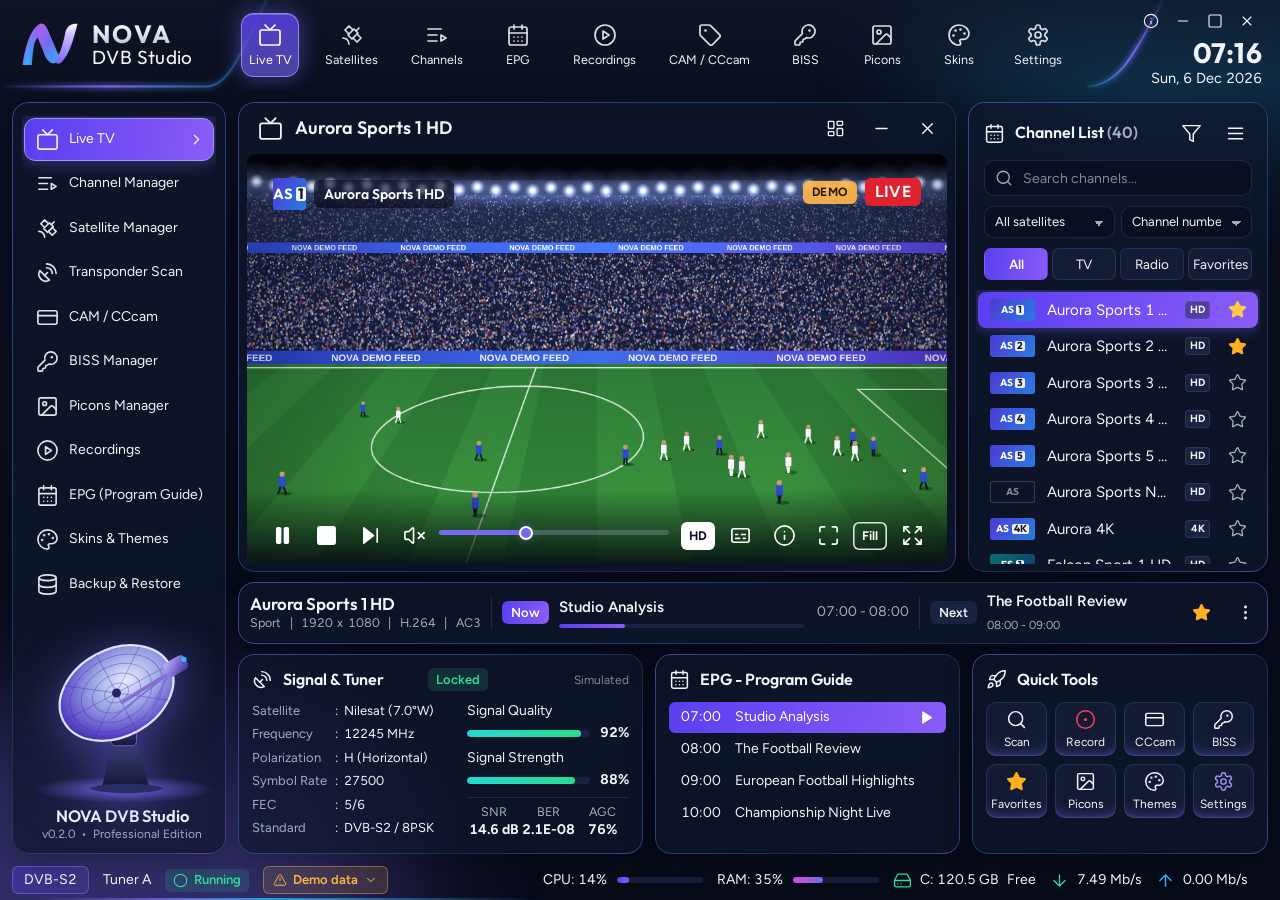
==== commit 3246be6d: "up2" ====
--- a/src/NOVA.UI/wwwroot/index.html
+++ b/src/NOVA.UI/wwwroot/index.html
@@ -720,6 +720,88 @@
   *, *::before, *::after { animation-duration: .01ms !important; transition-duration: .01ms !important; }
 }
 
+/* ---------- Info bar over the picture ---------- */
+.stage { container-type: inline-size; }
+.ib-wrap { position: absolute; inset-inline: 1.4cqw; bottom: calc(56px + .6cqw); z-index: 3; font-size: clamp(5.5px, .9cqw, 16px); opacity: 0; transform: translateY(14px); transition: opacity .22s, transform .22s; pointer-events: none; }
+.ib-wrap[data-size="compact"] { font-size: clamp(5px, .74cqw, 13px); }
+.ib-wrap[data-size="large"] { font-size: clamp(6px, 1.04cqw, 18px); }
+.ib-wrap.show { opacity: 1; transform: none; }
+.ib-wrap.show .ib-btn { pointer-events: auto; }
+.stage.ib-on .osd-tl { opacity: 0; transition: opacity .2s; }
+.ib { position: relative; display: grid; grid-template-columns: 19em 1.3em minmax(0, 1fr); grid-template-rows: 5.6em .5em 8.4em .6em 3.8em .7em 3em; padding: 1em 1.5em .9em 1.1em; border-radius: 1.9em; color: #fff; font-family: var(--font-display), var(--font-ar);
+  background: linear-gradient(180deg, rgba(22, 17, 52, .93), rgba(9, 9, 28, .95));
+  box-shadow: 0 0 1.7em color-mix(in srgb, var(--accent) 62%, transparent), 0 .7em 2.6em rgba(0, 0, 0, .55), inset 0 1px 0 rgba(255, 255, 255, .08); }
+.ib::before, .ib-logo::before { content: ""; position: absolute; inset: 0; border-radius: inherit; padding: .16em; pointer-events: none;
+  background: linear-gradient(90deg, var(--accent), var(--accent-2) 50%, var(--accent));
+  -webkit-mask: linear-gradient(#000 0 0) content-box, linear-gradient(#000 0 0); -webkit-mask-composite: xor; mask-composite: exclude; }
+.ib::after { content: ""; position: absolute; inset-inline: 12%; bottom: -.12em; height: .25em; border-radius: 50%; background: linear-gradient(90deg, transparent, var(--accent-2), var(--accent), transparent); filter: blur(.25em); opacity: .9; pointer-events: none; }
+.ib svg.i { width: 1em; height: 1em; }
+.ib-logo { position: relative; grid-column: 1; grid-row: 1 / 6; display: grid; place-items: center; border-radius: 1.7em; overflow: hidden;
+  background: radial-gradient(circle at 50% 42%, #3a2a8a, #140d38 72%); box-shadow: 0 0 1.4em color-mix(in srgb, var(--accent) 55%, transparent); }
+.ib-logo::before { padding: .17em; background: linear-gradient(140deg, var(--accent), var(--accent-2)); }
+.ib-logo img { width: 80%; height: 66%; object-fit: contain; filter: drop-shadow(0 .2em .6em rgba(0, 0, 0, .45)); }
+.ib-mono { display: inline-flex; align-items: center; gap: .15em; padding: .35em .5em; border-radius: .35em; font: 700 3.6em/1 var(--font-display); letter-spacing: .02em; box-shadow: 0 .1em .5em rgba(0, 0, 0, .4); }
+.ib-mono em { font-style: normal; background: rgba(255, 255, 255, .92); color: #101729; border-radius: .12em; padding: 0 .12em; }
+.ib-star { position: absolute; inset-block-start: .7em; inset-inline-start: .8em; font-size: 2.4em; color: #ffc531; filter: drop-shadow(0 0 .2em rgba(255, 197, 49, .6)); }
+.ib-head { grid-column: 3; grid-row: 1; display: flex; align-items: center; gap: 1.1em; min-width: 0; }
+.ib-num { flex: none; font: 700 2.4em/1 var(--font-display); padding: .32em .85em .32em .7em; border-radius: .9em .28em .9em .28em; background: linear-gradient(100deg, var(--accent), color-mix(in srgb, var(--accent) 52%, #000)); box-shadow: 0 0 .8em color-mix(in srgb, var(--accent) 50%, transparent); }
+.ib-id { flex: 1; min-width: 0; display: grid; gap: .15em; }
+.ib-id b { font: 600 2.6em/1.15 var(--font-display), var(--font-ar); overflow: hidden; text-overflow: ellipsis; white-space: nowrap; text-shadow: 0 .05em .4em rgba(0, 0, 0, .5); }
+.ib-acc { display: flex; align-items: center; gap: .45em; font: 500 1.55em/1.2 var(--font-ar); color: #3ddc84; }
+.ib-acc.ca { color: #ff6b78; }
+.ib-badges { display: flex; gap: .55em; flex: none; }
+.ib-badge { font: 700 1.6em/1 var(--font-body); padding: .32em .55em .36em; border-radius: .45em; border: .12em solid rgba(255, 255, 255, .4); color: #e6e9f5; background: rgba(14, 20, 44, .5); white-space: nowrap; }
+.ib-badge.q { border-color: #3d8bff; color: #8fc0ff; font-style: italic; background: rgba(20, 50, 120, .45); }
+.ib-badge.res { border-color: #e8b33a; color: #ffcb52; }
+.ib-clock { flex: none; display: grid; justify-items: end; gap: .2em; padding-inline-start: 1.3em; margin-inline-start: .3em; border-inline-start: .12em solid color-mix(in srgb, var(--accent) 55%, transparent); }
+.ib-clock > b { font: 700 3.1em/1 var(--font-display); letter-spacing: .01em; }
+.ib-clock > span { display: flex; align-items: center; gap: .45em; font: 500 1.35em/1.2 var(--font-ar); color: #e4e7f3; white-space: nowrap; }
+.ib-clock > span svg { color: #b9a8ff; }
+.ib-epg { grid-column: 3; grid-row: 3; display: grid; grid-template-rows: 1fr 1fr; border-radius: 1.1em; overflow: hidden; background: rgba(8, 8, 26, .38); box-shadow: inset 0 0 0 .1em color-mix(in srgb, var(--accent) 38%, transparent); }
+.ib-row { display: grid; grid-template-columns: 12.6em minmax(0, 1fr) auto; align-items: center; gap: 1em; padding-inline: 2em 1.5em; min-width: 0; }
+.ib-row.cur { background: linear-gradient(90deg, rgba(59, 42, 166, .5), rgba(34, 24, 85, .18)); }
+.ib-row + .ib-row { box-shadow: inset 0 .08em 0 rgba(255, 255, 255, .13); }
+.ib-t { font: 500 1.7em/1 var(--font-display); color: #eef0f8; white-space: nowrap; }
+.ib-title { min-width: 0; display: grid; gap: .55em; }
+.ib-title b { font: 600 1.8em/1.2 var(--font-ar); overflow: hidden; text-overflow: ellipsis; white-space: nowrap; }
+.ib-row:not(.cur) .ib-title b { font-weight: 500; color: #f3f5fa; }
+.ib-prog { display: block; height: .62em; border-radius: .31em; background: rgba(255, 255, 255, .2); overflow: hidden; }
+.ib-prog i { display: block; height: 100%; border-radius: inherit; background: linear-gradient(90deg, #c04ee6, #8a5cf6); box-shadow: 0 0 .5em rgba(192, 78, 230, .6); }
+.ib-left { font: 600 1.7em/1 var(--font-display); color: #b9a8ff; white-space: nowrap; }
+.ib-none { grid-row: 1 / 3; place-self: center; font: 500 1.6em/1.3 var(--font-ar); color: #a3adc2; padding: 0 1em; text-align: center; }
+.ib-sig { grid-column: 3; grid-row: 5; display: flex; align-items: center; min-width: 0; border-radius: 1em; background: rgba(255, 255, 255, .07); box-shadow: inset 0 0 0 .07em rgba(255, 255, 255, .12); padding-inline: .3em; }
+.ib-sig > span { display: flex; align-items: center; gap: .55em; padding-inline: 1.1em; font: 500 1.55em/1 var(--font-display); white-space: nowrap; min-width: 0; }
+.ib-sig > span + span { box-shadow: -.09em 0 0 rgba(255, 255, 255, .18); }
+.ib-sat svg { color: #9eb0ff; font-size: 1.25em; } .ib-sat > span { overflow: hidden; text-overflow: ellipsis; }
+.ib-tp { color: #7fb8ff; } .ib-tp svg { font-size: 1.25em; } .ib-tp > span { white-space: pre; }
+.ib-meter { flex: 1 1 0; color: #e6e9f5; }
+.ib-meter b { font-weight: 600; }
+.ib-bar { flex: 1; min-width: 2em; height: .42em; border-radius: .3em; background: rgba(255, 255, 255, .2); overflow: hidden; }
+.ib-bar i { display: block; height: 100%; border-radius: inherit; background: linear-gradient(90deg, #16b85a, #4ae686); box-shadow: 0 0 .4em rgba(74, 230, 134, .5); transition: width .5s; }
+.ib-btns { grid-column: 1 / 4; grid-row: 7; display: flex; align-items: center; gap: 1em; padding-inline-start: .9em; }
+.ib-btn { display: inline-flex; align-items: center; gap: .5em; height: 2.3em; padding-inline: .9em 1.05em; border-radius: 1.2em; font: 600 1.32em/1 var(--font-display); color: #fff; background: rgba(255, 255, 255, .1); box-shadow: inset 0 0 0 .07em rgba(255, 255, 255, .24); transition: background .15s; }
+.ib-btn:hover { background: rgba(255, 255, 255, .2); }
+.ib-btn svg { font-size: 1.25em; }
+.ib-btn small { font: 500 .8em/1 var(--font-body), var(--font-ar); color: #aeb6cf; }
+.ib-btn.off { opacity: .45; }
+.ib-sample { display: flex; gap: 10px; align-items: center; padding: 12px; border-radius: var(--r-ctl); background: var(--grad-soft); box-shadow: inset 0 0 0 1px var(--edge-a); font-size: 13.5px; }
+.ib-sample .i { font-size: 20px; color: var(--accent-2); }
+@media (prefers-reduced-motion: reduce) { .ib-wrap { transition: none; } }
+
+/* ---------- Online logos ---------- */
+button.link { color: var(--accent-2); font: inherit; text-decoration: underline; text-underline-offset: 2px; padding: 0; background: none; cursor: pointer; }
+button.link:hover { color: var(--fg); }
+.pic-progress { display: flex; align-items: center; gap: 12px; padding: 8px 12px; border-radius: var(--r-ctl); background: var(--surface-2); font-size: 13px; }
+.pic-progress .bar { flex: 1; height: 6px; border-radius: 4px; background: var(--surface-3); overflow: hidden; }
+.pic-progress .bar i { display: block; height: 100%; background: var(--grad-meter); transition: width .3s; }
+.pf-res { min-height: 220px; max-height: min(52vh, 460px); overflow: auto; margin-top: 10px; }
+.pf-grid { display: grid; grid-template-columns: repeat(auto-fill, minmax(132px, 1fr)); gap: 8px; }
+.pf-cell { display: grid; gap: 6px; justify-items: center; padding: 10px 6px 8px; border-radius: var(--r-ctl); background: #1b2140; box-shadow: inset 0 0 0 1px var(--line); font-size: 11.5px; color: var(--fg-2); min-width: 0; }
+.pf-cell:hover { box-shadow: inset 0 0 0 1px var(--edge-a); color: var(--fg); }
+.pf-cell img { width: 100px; height: 60px; object-fit: contain; }
+.pf-cell span { max-width: 100%; overflow: hidden; text-overflow: ellipsis; white-space: nowrap; }
+@container (max-width: 820px) { .ib-badge.res, .ib-clock > span { display: none; } }
+
 </style>
 <div class="backdrop" aria-hidden="true"></div>
 <div class="app" id="app">
@@ -811,7 +893,7 @@
       sid: 1000 + i * 7, vpid: radio ? 0 : 501 + i, apid: 601 + i,
       audio: i % 2 === 0 ? ['Arabic', 'English'] : ['Arabic'],
       subs: i % 5 === 0 ? ['Arabic', 'French'] : [],
-      fta: i % 3 !== 0, fav: i < 2 ? ['g1'] : [], locked: false, hidden: false,
+      fta: i % 3 !== 0, fav: i < 2 ? ['g1'] : [], locked: false, hidden: false, txt: !radio && i % 4 === 0,
     };
   });
 }
@@ -848,6 +930,8 @@
       subLang: 'Off', subSize: 100, recFolder: 'C:\\NOVA Recordings', recFormat: 'TS', recPad: 2, recPost: 5, recEpgName: true,
       epgSource: 'Broadcast (EIT)', epgDays: 7, epgUpdate: 'While tuned', epgUrl: '',
       piconFolder: 'C:\\ProgramData\\NOVA\\Picons', piconFormat: 'PNG and SVG',
+      piconSource: 'picons', piconBase: 'https://raw.githubusercontent.com/picons/picons/master/build-source/', piconCustom: '', piconStyle: 'default', piconAuto: true,
+      osdZap: true, osdSec: '5', osdSize: 'normal', osdMouse: true, epgLang: 'ara,eng,fre,fra',
       dbPath: 'C:\\ProgramData\\NOVA\\nova.db', logDays: 14, logLevel: 'Information', camEncrypt: true, camAuto: false, bissEncrypt: true, updateCheck: true,
     },
   };
@@ -896,6 +980,43 @@
   'channels': 'قناة', 'channels imported': 'قناة تم استيرادها', 'channels saved to your list': 'قناة حُفظت في قائمتك', 'channels.': 'قناة.', 'keys imported': 'مفتاح تم استيراده', 'logos matched by file name': 'شعار طابق اسم الملف', 'min': 'د', 'of': 'من', 'satellites imported': 'قمر تم استيراده', 'selected': 'محدد', 'simulated, no motor is connected': 'محاكاة، لا يوجد محرك متصل', 'skipped': 'تم تخطيه', 'transponders': 'تردداً',
 };
 const t = s => (S.lang === 'ar' && AR[s]) || s;
+
+/* Arabic text for the info bar, the program guide, online logos and scheduled recordings. */
+Object.assign(AR, {
+  'Info bar': 'شريط المعلومات', 'AUDIO': 'الصوت', 'SUB': 'الترجمة', 'TXT': 'تيليتكست', 'Default': 'افتراضي', 'Download': 'تنزيل', 'Clear': 'مسح', 'Open folder': 'فتح المجلد',
+  'No program information for this channel yet': 'لا توجد معلومات برامج لهذه القناة بعد', 'German': 'الألمانية', 'Spanish': 'الإسبانية', 'Turkish': 'التركية', 'Italian': 'الإيطالية', 'Portuguese': 'البرتغالية', 'Original': 'اللغة الأصلية',
+  'Teletext shows in the Windows app.': 'يظهر التيليتكست في تطبيق Windows.', 'This channel carries no teletext.': 'هذه القناة لا تبث تيليتكست.', 'Teletext on': 'التيليتكست مفعّل', 'Teletext off': 'التيليتكست متوقف',
+  'This channel has one audio track.': 'لهذه القناة مسار صوت واحد.',
+  'The info bar appears over the picture when you change channel. Press I to show or hide it.': 'يظهر شريط المعلومات فوق الصورة عند تغيير القناة. اضغط I لإظهاره أو إخفائه.',
+  'Show on channel change': 'إظهاره عند تغيير القناة', 'Show for': 'مدة الظهور', '3 seconds': '3 ثوانٍ', '5 seconds': '5 ثوانٍ', '8 seconds': '8 ثوانٍ', '12 seconds': '12 ثانية', 'Until I hide it': 'حتى أخفيه',
+  'Large': 'كبير', 'Show when the mouse moves over the picture': 'إظهاره عند تحريك الفأرة فوق الصورة', 'Show it now': 'أظهره الآن',
+  'From the broadcast': 'من البث', 'From XMLTV': 'من XMLTV', 'Update listings': 'تحديث البرامج', 'Load XMLTV file': 'تحميل ملف XMLTV', 'Load from address': 'تحميل من العنوان', 'Clear listings': 'مسح البرامج',
+  'Load your XMLTV guide with the button above.': 'حمّل دليل XMLTV بالزر في الأعلى.',
+  'Broadcast listings are read from the tuned transponder. Many satellites also carry the guide for other transponders.': 'تُقرأ البرامج من التردد الملتقط. كثير من الأقمار تبث أيضاً دليل الترددات الأخرى.',
+  'Preferred listing language': 'لغة الدليل المفضلة', 'Use a source you are allowed to use. Gzip files work too.': 'استخدم مصدراً مسموحاً لك باستخدامه. ملفات Gzip مدعومة أيضاً.',
+  'That file could not be read.': 'تعذرت قراءة هذا الملف.', 'Enter an XMLTV address that starts with http:// or https://': 'أدخل عنوان XMLTV يبدأ بـ http:// أو https://',
+  'Downloading listings': 'جارٍ تنزيل البرامج', 'Could not download the listings. Check the address and the internet connection.': 'تعذر تنزيل البرامج. تحقق من العنوان والاتصال بالإنترنت.',
+  'programs for': 'برنامجاً لـ', 'That is not an XMLTV guide.': 'هذا ليس دليل XMLTV.', 'Clear all listings?': 'مسح كل البرامج؟',
+  'Listings from the broadcast come back while a channel is tuned.': 'تعود برامج البث أثناء التقاط قناة.', 'Listings cleared': 'تم مسح البرامج',
+  'Scheduled recordings start by themselves while NOVA is open.': 'تبدأ التسجيلات المجدولة تلقائياً ما دام NOVA مفتوحاً.',
+  'Scheduled recordings run only while NOVA is open.': 'التسجيلات المجدولة تعمل فقط ما دام NOVA مفتوحاً.',
+  'Scheduled recording': 'تسجيل مجدول', 'Scheduled recording skipped, the tuner is busy': 'تم تخطي التسجيل المجدول، الموالف مشغول',
+  'A recording is running on another transponder. Stop it first, or pick a channel on the same transponder.': 'يوجد تسجيل على تردد آخر. أوقفه أولاً، أو اختر قناة على التردد نفسه.',
+  'Download logos from the internet': 'تنزيل الشعارات من الإنترنت', 'Logo source': 'مصدر الشعارات', 'picons project (GitHub)': 'مشروع picons (GitHub)', 'My own server': 'خادمي الخاص',
+  'NOVA matches each channel by its service reference, then by its name.': 'يطابق NOVA كل قناة بمرجع الخدمة أولاً، ثم باسمها.',
+  'Address pattern': 'نمط العنوان', 'Use {srp} for the Enigma2 picon name (1_0_19_...), {snp} for the simplified name, {name} for the channel name.': 'استخدم {srp} لاسم بيكون Enigma2 (1_0_19_...)، و{snp} للاسم المبسط، و{name} لاسم القناة.',
+  'Project address': 'عنوان المشروع', 'Change only if you use a copy of the picons project.': 'غيّره فقط إن كنت تستخدم نسخة من مشروع picons.',
+  'Logo style': 'نمط الشعار', 'Light (for dark backgrounds)': 'فاتح (للخلفيات الداكنة)', 'Dark (for light backgrounds)': 'داكن (للخلفيات الفاتحة)',
+  'Download logos for new channels after a scan': 'تنزيل شعارات القنوات الجديدة بعد البحث', 'Download missing logos': 'تنزيل الشعارات الناقصة', 'Refresh logo index': 'تحديث فهرس الشعارات',
+  'Open the picons website': 'فتح موقع picons', 'Logo files': 'ملفات الشعارات', 'Downloaded logos are kept here.': 'تُحفظ الشعارات المنزّلة هنا.', 'Logos': 'الشعارات',
+  'Logos are already downloading.': 'الشعارات قيد التنزيل بالفعل.', 'Could not load the logo index. Check the internet connection.': 'تعذر تحميل فهرس الشعارات. تحقق من الاتصال بالإنترنت.',
+  'logos downloaded': 'شعار تم تنزيله', 'Download logos': 'تنزيل الشعارات', 'Logos come from your own server, using the address pattern in Settings.': 'تأتي الشعارات من خادمك الخاص، بنمط العنوان في الإعدادات.',
+  'Logos come from the picons project, a free collection made by its contributors.': 'تأتي الشعارات من مشروع picons، وهو مجموعة مجانية يصنعها المساهمون فيه.',
+  'Without a logo': 'بدون شعار', 'All channels, replace existing': 'كل القنوات، مع استبدال الموجود', 'Downloading the logo index': 'جارٍ تنزيل فهرس الشعارات', 'Logo index ready': 'فهرس الشعارات جاهز',
+  'Loading the logo index': 'جارٍ تحميل فهرس الشعارات', 'Type at least two letters.': 'اكتب حرفين على الأقل.', 'No logos match': 'لا توجد شعارات مطابقة', 'Find a logo': 'البحث عن شعار', 'Search logos': 'ابحث في الشعارات',
+  'That logo could not be downloaded.': 'تعذر تنزيل هذا الشعار.', 'your own server': 'خادمك الخاص', 'Logo settings': 'إعدادات الشعارات', 'Downloading logos': 'جارٍ تنزيل الشعارات',
+  'Channel logos from the internet or from your own files. PNG and SVG, transparent backgrounds supported.': 'شعارات القنوات من الإنترنت أو من ملفاتك. يدعم PNG وSVG والخلفيات الشفافة.',
+});
 
 /* Core: state, persistence, helpers, shared UI (toasts, modals, popovers, tooltips, files). */
 const STORE_KEY = 'nova-dvb-studio.v1';
@@ -1396,7 +1517,7 @@
       <button class="x" data-act="win-close" aria-label="${t('Close')}" data-tip="${t('Close')}">${ic('x')}</button>
     </div><div class="clock ltr" id="clock"></div><div class="date" id="date"></div></div>`;
   $('#side').innerHTML = `<nav class="side-nav" aria-label="${t('Sections')}">${SIDE.map(([v, i, l]) => `<button data-act="go" data-v="${v}" ${S.view === v ? 'aria-current="page"' : ''} data-tip="${t(l)}">${ic(i)}<span>${t(l)}</span>${ic('chev', 'chev')}</button>`).join('')}</nav>
-    <div class="side-foot">${DISH}<b>NOVA DVB Studio</b><small>v1.0.0 &nbsp;•&nbsp; ${t('Professional Edition')}</small></div>`;
+    <div class="side-foot">${DISH}<b>NOVA DVB Studio</b><small>v0.2.0 &nbsp;•&nbsp; ${t('Professional Edition')}</small></div>`;
   renderStatus();
   tickClock();
 }
@@ -1522,11 +1643,14 @@
     <span class="vol"><input id="vol" type="range" min="0" max="100" value="${p.vol}" data-chg="vol" aria-label="${t('Volume')}" style="--val:${p.vol}%"></span><span class="sp"></span>
     ${ch ? `<button class="chip-btn solid ltr" data-act="info-pop" data-tip="${t('Stream information')}">${ch.q === 'R' ? 'AUD' : esc(ch.q)}</button>` : ''}
     <button class="icon-btn" data-act="tracks" data-tip="${t('Audio and subtitles')}" aria-label="${t('Audio and subtitles')}">${ic('cc')}</button>
+    <button class="icon-btn" data-act="infobar" ${off ? 'disabled' : ''} data-tip="${t('Info bar')} (I)" aria-label="${t('Info bar')}">${ic('info')}</button>
     <button class="icon-btn" data-act="fullscreen" data-tip="${t('Fullscreen')}" aria-label="${t('Fullscreen')}">${ic('full')}</button>
     <button class="chip-btn outline ltr" data-act="aspect" data-tip="${t('Aspect ratio')}">${t(p.aspect)}</button>
     <button class="icon-btn" data-act="theater" data-tip="${t('Video only')}" aria-label="${t('Video only')}">${ic(theater ? 'collapse' : 'expand')}</button>`;
   Audio_.sync();
-}
+  onPlayerDrawn?.();
+}
+let onPlayerDrawn = null;   /* the info bar follows the player state */
 const tuneLine = ch => { const s = satById(ch.sat), tp = tpOf(ch); return `${s?.name || ''}  ${tp?.freq || ''} ${tp?.pol || ''}  ${tp?.sr || ''}`; };
 
 function visibleChannels() {
@@ -1578,12 +1702,13 @@
   const ch = curCh();
   if (!hasDevice() || !ch) { el.innerHTML = `<div class="now-id"><b>${t('Nothing tuned')}</b><small>${t('Channel details appear here after a tuner locks a transponder.')}</small></div>`; return; }
   const [n, x] = nowNext(ch), pct = n ? clamp((Date.now() - n.start) / (n.end - n.start) * 100, 0, 100) : 0;
-  if (NATIVE) { el.innerHTML = `${picon(ch)}<div class="now-id"><b>${esc(ch.name)}</b><small>${esc(ch.provider || '')}${ch.res ? ` &nbsp;|&nbsp; <span class="ltr">${ch.res}</span>` : ''}${ch.vcodec ? ` &nbsp;|&nbsp; ${ch.vcodec}` : ''}${ch.acodec ? ` &nbsp;|&nbsp; ${ch.acodec}` : ''}</small></div><span class="sp"></span><span class="hint">${t('Program data arrives in a later build')}</span>
-    <button class="icon-btn star ${ch.fav.length ? 'on' : ''}" data-act="toggle-fav" data-v="${ch.id}" aria-label="${t('Favorite')}">${ic('star')}</button><button class="icon-btn" data-act="now-menu" aria-label="${t('Channel options')}">${ic('dots')}</button>`; return; }
-  const cat = { sport: 'Sport', news: 'News', movie: 'Movies', docs: 'Documentary', kids: 'Kids', music: 'Music', radio: 'Radio' }[ch.kind];
-  el.innerHTML = `${picon(ch)}<div class="now-id"><b>${esc(ch.name)}</b><small>${t(cat)}${ch.res ? ` &nbsp;|&nbsp; <span class="ltr">${ch.res}</span> &nbsp;|&nbsp; ${ch.vcodec}` : ''} &nbsp;|&nbsp; ${ch.acodec}</small></div><span class="vr"></span>
-    <span class="pill now-p">${t('Now')}</span><div class="now-prog"><div class="col"><b>${esc(n?.title || '—')}</b><div class="prog"><i style="width:${pct}%" id="now-prog"></i></div></div><span class="tm ltr">${n ? fmtTime(n.start) + ' - ' + fmtTime(n.end) : ''}</span></div><span class="vr"></span>
-    <span class="pill next-p">${t('Next')}</span><div class="now-prog nx"><div class="col"><b>${esc(x?.title || '—')}</b><small class="ltr" style="text-align:start">${x ? fmtTime(x.start) + ' - ' + fmtTime(x.end) : ''}</small></div></div>
+  const cat = NATIVE ? esc(ch.provider || '') : t({ sport: 'Sport', news: 'News', movie: 'Movies', docs: 'Documentary', kids: 'Kids', music: 'Music', radio: 'Radio' }[ch.kind]);
+  const facts = [cat, ch.res ? `<span class="ltr">${ch.res}</span>` : '', ch.vcodec, ch.acodec].filter(Boolean).join(' &nbsp;|&nbsp; ');
+  if (!n && !x) { el.innerHTML = `${picon(ch)}<div class="now-id"><b>${esc(ch.name)}</b><small>${facts}</small></div><span class="sp"></span><span class="hint">${t('No program information for this channel yet')}</span>
+    <button class="icon-btn" data-act="infobar" aria-label="${t('Info bar')}" data-tip="${t('Info bar')}">${ic('info')}</button><button class="icon-btn star ${ch.fav.length ? 'on' : ''}" data-act="toggle-fav" data-v="${ch.id}" aria-label="${t('Favorite')}">${ic('star')}</button><button class="icon-btn" data-act="now-menu" aria-label="${t('Channel options')}">${ic('dots')}</button>`; return; }
+  el.innerHTML = `${picon(ch)}<div class="now-id"><b>${esc(ch.name)}</b><small>${facts}</small></div><span class="vr"></span>
+    <span class="pill now-p">${t('Now')}</span><div class="now-prog"><div class="col"><b dir="auto">${esc(n?.title || '—')}</b><div class="prog"><i style="width:${pct}%" id="now-prog"></i></div></div><span class="tm ltr">${n ? fmtTime(n.start) + ' - ' + fmtTime(n.end) : ''}</span></div><span class="vr"></span>
+    <span class="pill next-p">${t('Next')}</span><div class="now-prog nx"><div class="col"><b dir="auto">${esc(x?.title || '—')}</b><small class="ltr" style="text-align:start">${x ? fmtTime(x.start) + ' - ' + fmtTime(x.end) : ''}</small></div></div>
     <button class="icon-btn star ${ch.fav.length ? 'on' : ''}" data-act="toggle-fav" data-v="${ch.id}" aria-label="${t('Favorite')}" data-tip="${t('Favorite')}">${ic('star')}</button>
     <button class="icon-btn" data-act="now-menu" aria-label="${t('Channel options')}" data-tip="${t('Channel options')}">${ic('dots')}</button>`;
 }
@@ -1615,7 +1740,7 @@
   const rows = ch && hasDevice() ? nowNext(ch, 4) : [];
   return `<div class="card-head">${ic('cal')}<h2>${t('EPG - Program Guide')}</h2></div>
     ${rows.length ? `<div class="epg-mini">${rows.map((p, i) => `<button class="${i === 0 ? 'on' : ''}" data-act="epg-open" data-v="${p.ch}|${p.id}"><span class="ltr">${fmtTime(p.start)}</span><span>${esc(p.title)}</span>${i === 0 ? ic('play', 'fill') : ''}</button>`).join('')}</div>`
-    : `<div class="empty">${ic('cal')}<span>${t(NATIVE ? 'Program data arrives in a later build' : 'Program data appears after a channel is tuned.')}</span></div>`}`;
+    : `<div class="empty">${ic('cal')}<span>${t(NATIVE ? 'Listings arrive with the broadcast once a channel is tuned.' : 'Program data appears after a channel is tuned.')}</span></div>`}`;
 }
 function toolsHTML() {
   const T = [['Scan', 'search', 'go', 'scan', ''], ['Record', 'dot', 'toggle-rec', '', 'c-rec'], ['CCcam', 'card', 'go', 'cam', ''], ['BISS', 'key', 'go', 'biss', ''],
@@ -1988,7 +2113,7 @@
         <label class="check"><input id="scan-tv" type="checkbox" data-chg="scan-opt" data-k="tv" ${scan.tv ? 'checked' : ''}>${t('TV channels')}</label>
         <label class="check"><input id="scan-radio" type="checkbox" data-chg="scan-opt" data-k="radio" ${scan.radio ? 'checked' : ''}>${t('Radio channels')}</label>
         <label class="check"><input id="scan-fta" type="checkbox" data-chg="scan-opt" data-k="fta" ${scan.fta ? 'checked' : ''}>${t('Free-to-air only')}</label>
-        ${NATIVE ? '' : `<label class="check"><input id="scan-net" type="checkbox" data-chg="scan-opt" data-k="net" ${scan.net ? 'checked' : ''}>${t('Read network table (NIT) for new transponders')}</label>`}
+        ${scan.mode === 'manual' ? '' : `<label class="check"><input id="scan-net" type="checkbox" data-chg="scan-opt" data-k="net" ${scan.net ? 'checked' : ''}>${t('Read network table (NIT) for new transponders')}</label>`}
         </fieldset>${devNote}</section>
       <section class="card pane"><div class="card-head">${ic('signal')}<h2>${t('Progress')}</h2><span class="sp"></span><span class="sub ltr">${scan.tps.length ? Math.min(scan.i, scan.tps.length) + ' / ' + scan.tps.length : ''}</span></div>
         <div class="scan-ring"><svg viewBox="0 0 150 150"><circle cx="75" cy="75" r="${r}" fill="none" stroke="var(--surface-3)" stroke-width="9"/><circle cx="75" cy="75" r="${r}" fill="none" stroke="var(--accent-2)" stroke-width="9" stroke-linecap="round" stroke-dasharray="${c}" stroke-dashoffset="${c * (1 - scan.pct / 100)}"/></svg><b>${Math.round(scan.pct)}%</b></div>
@@ -2143,7 +2268,7 @@
 const PX = 3.4;
 SCREENS.epg = () => {
   const base = new Date(); base.setHours(0, 0, 0, 0); base.setDate(base.getDate() + EG.day);
-  const d0 = base.getTime(), d1 = d0 + 864e5, list = chans().filter(c => !c.hidden && (EG.group === 'all' || (EG.group === 'fav' ? c.fav.length : c.type === EG.group))).slice(0, 26);
+  const d0 = base.getTime(), d1 = d0 + 864e5, list = chans().filter(c => !c.hidden && (EG.group === 'all' || (EG.group === 'fav' ? c.fav.length : c.type === EG.group))).slice(0, 150);
   const q = EG.q.trim().toLowerCase();
   const hits = q ? list.flatMap(c => epgFor(c).filter(p => p.end > Date.now() && p.title.toLowerCase().includes(q)).map(p => ({ c, p }))).sort((a, b) => a.p.start - b.p.start).slice(0, 60) : [];
   const nowX = (Date.now() - d0) / 6e4 * PX;
@@ -2153,16 +2278,22 @@
       ${epgFor(c).filter(p => p.end > d0 && p.start < d1).map(p => { const a = Math.max(p.start, d0), b = Math.min(p.end, d1), x = offs + (a - d0) / 6e4 * PX, w = (b - a) / 6e4 * PX - 3, now = p.start <= Date.now() && p.end > Date.now(), tm = S.timers.some(k => k.pid === p.id);
     return `<button class="epg-p ${now ? 'is-now' : ''} ${tm ? 'timer' : ''}" style="inset-inline-start:${x}px;width:${w}px" data-act="epg-open" data-v="${c.id}|${p.id}"><b>${esc(p.title)}</b><small class="ltr">${fmtTime(p.start)} - ${fmtTime(p.end)}</small></button>`; }).join('')}</div>`).join('')}
     ${EG.day === 0 ? `<div class="epg-line" style="inset-inline-start:${offs + nowX}px"></div>` : ''}</div></div>`;
-  return `<div class="page">${pageHead('cal', 'Program Guide', 'What is on now and next. Pick a program to watch it or schedule a recording.', `<span class="hint">${t(!NATIVE && hasDevice() ? 'Sample listings' : 'No listings yet')}</span>`)}
+  const anyData = list.some(c => epgFor(c).length), live = hasLiveEpg();
+  const src = S.settings.epgSource || 'Broadcast (EIT)';
+  const headActs = `<span class="hint">${t(live ? (src === 'Broadcast (EIT)' ? 'From the broadcast' : 'From XMLTV') : !NATIVE && anyData ? 'Sample listings' : 'No listings yet')}</span>
+    ${src === 'XMLTV address' ? `<button class="btn" data-act="epg-xmltv-url">${ic('refresh')}${t('Update listings')}</button>` : ''}
+    ${src === 'XMLTV file' ? `<button class="btn" data-act="epg-xmltv-file">${ic('upload')}${t('Load XMLTV file')}</button>` : ''}
+    ${live ? `<button class="btn" data-act="epg-clear">${ic('trash')}${t('Clear')}</button>` : ''}`;
+  return `<div class="page">${pageHead('cal', 'Program Guide', 'What is on now and next. Pick a program to watch it or schedule a recording.', headActs)}
     <section class="card pane" style="flex:1"><div class="row">
-      <button class="icon-btn" data-act="epg-day" data-v="-1" aria-label="${t('Previous day')}" data-tip="${t('Previous day')}" ${EG.day <= -1 ? 'disabled' : ''}>${ic('prev')}</button><b style="min-width:128px;text-align:center">${EG.day === 0 ? t('Today') : fmtDayShort(d0)}</b><button class="icon-btn" data-act="epg-day" data-v="1" aria-label="${t('Next day')}" data-tip="${t('Next day')}" ${EG.day >= 1 ? 'disabled' : ''}>${ic('next')}</button>
+      <button class="icon-btn" data-act="epg-day" data-v="-1" aria-label="${t('Previous day')}" data-tip="${t('Previous day')}" ${EG.day <= -1 ? 'disabled' : ''}>${ic('prev')}</button><b style="min-width:128px;text-align:center">${EG.day === 0 ? t('Today') : fmtDayShort(d0)}</b><button class="icon-btn" data-act="epg-day" data-v="1" aria-label="${t('Next day')}" data-tip="${t('Next day')}" ${EG.day >= Math.min(6, (Number(S.settings.epgDays) || 7) - 1) ? 'disabled' : ''}>${ic('next')}</button>
       <div class="seg" style="width:260px">${[['tv', 'TV'], ['radio', 'Radio'], ['fav', 'Favorites']].map(([v, l]) => `<button data-act="epg-grp" data-v="${v}" aria-pressed="${EG.group === v}">${t(l)}</button>`).join('')}</div>
       <span class="sp"></span><label class="search" style="width:min(300px,100%)">${ic('search')}<input id="epg-q" type="search" value="${esc(EG.q)}" placeholder="${t('Search programs...')}" data-chg="epg-q" aria-label="${t('Search programs...')}"></label></div>
-      ${NATIVE || !list.length ? `<div class="empty">${ic('cal')}<b>${t('No program data')}</b><span>${t('Listings arrive with the broadcast once a channel is tuned.')}</span></div>` : q ? `<div class="scroll" style="display:grid;gap:2px;align-content:start;flex:1">${hits.map(({ c, p }) => `<button class="list-item" data-act="epg-open" data-v="${c.id}|${p.id}">${picon(c)}<div><b>${esc(p.title)}</b><small>${esc(c.name)} &nbsp;•&nbsp; <span class="ltr">${fmtDayShort(p.start)} ${fmtTime(p.start)}</span></small></div></button>`).join('') || `<div class="empty">${ic('search')}<span>${t('No programs match')}</span></div>`}</div>` : grid}
+      ${!anyData ? `<div class="empty">${ic('cal')}<b>${t('No program data')}</b><span>${t(src === 'Broadcast (EIT)' ? 'Listings arrive with the broadcast once a channel is tuned.' : 'Load your XMLTV guide with the button above.')}</span></div>` : q ? `<div class="scroll" style="display:grid;gap:2px;align-content:start;flex:1">${hits.map(({ c, p }) => `<button class="list-item" data-act="epg-open" data-v="${c.id}|${p.id}">${picon(c)}<div><b>${esc(p.title)}</b><small>${esc(c.name)} &nbsp;•&nbsp; <span class="ltr">${fmtDayShort(p.start)} ${fmtTime(p.start)}</span></small></div></button>`).join('') || `<div class="empty">${ic('search')}<span>${t('No programs match')}</span></div>`}</div>` : grid}
     </section></div>`;
 };
 SCREENS.epg.mount = () => { const g = $('#epg-grid'); if (g && EG.day === 0) g.scrollLeft = Math.max(0, (Date.now() - new Date().setHours(0, 0, 0, 0)) / 6e4 * PX - 120) * (S.lang === 'ar' ? -1 : 1); };
-A['epg-day'] = el => { EG.day = clamp(EG.day + Number(el.dataset.v), -1, 1); renderView(); };
+A['epg-day'] = el => { EG.day = clamp(EG.day + Number(el.dataset.v), -1, Math.min(6, (Number(S.settings.epgDays) || 7) - 1)); renderView(); };
 A['epg-grp'] = el => { EG.group = el.dataset.v; renderView(); };
 CHG['epg-q'] = el => { EG.q = el.value; const pos = el.selectionStart; renderView(); const i = $('#epg-q'); i.focus(); i.setSelectionRange(pos, pos); };
 function openProgramme(ch, p) {
@@ -2175,7 +2306,7 @@
   };
   A[id2] = () => { closeModal(); go('live'); tune(ch.id); };
   openModal({ title: p.title, width: 480, body: `<div class="row">${picon(ch)}<b>${esc(ch.name)}</b></div>
-    <dl class="kv dl-plain"><dt>${t('Date')}</dt><dd>${fmtDay(p.start)}</dd><dt>${t('Time')}</dt><dd class="ltr" style="text-align:start">${fmtTime(p.start)} - ${fmtTime(p.end)}</dd><dt>${t('Length')}</dt><dd>${Math.round((p.end - p.start) / 6e4)} ${t('min')}</dd></dl><p class="sub">${t(p.desc)}</p>`,
+    <dl class="kv dl-plain"><dt>${t('Date')}</dt><dd>${fmtDay(p.start)}</dd><dt>${t('Time')}</dt><dd class="ltr" style="text-align:start">${fmtTime(p.start)} - ${fmtTime(p.end)}</dd><dt>${t('Length')}</dt><dd>${Math.round((p.end - p.start) / 6e4)} ${t('min')}</dd></dl><p class="sub" dir="auto">${esc(p.desc === EPG_DESC ? t(p.desc) : p.desc || '')}</p>`,
     foot: `<button class="btn" data-act="modal-close">${t('Close')}</button><button class="btn" data-act="${id2}">${ic('play')}${t('Watch channel')}</button>${past ? '' : `<button class="btn primary" data-act="${id}">${ic('dot')}${t(has ? 'Cancel recording' : 'Schedule recording')}</button>`}` });
 }
 
@@ -2190,7 +2321,7 @@
       <div class="stat"><small>${t('Free space')}</small><b class="ltr" style="text-align:start">${diskFree()} GB</b>${NATIVE ? '' : `<span class="bar"><i style="width:${(1 - DISK.free / DISK.total) * 100}%;background:var(--grad)"></i></span>`}</div>
       <div class="stat"><small>${t('Used by recordings')}</small><b class="ltr" style="text-align:start">${used.toFixed(1)} GB</b></div>
       <div class="stat"><small>${t('Recorded programs')}</small><b>${S.recordings.length}</b></div><div class="stat"><small>${t('Scheduled')}</small><b>${S.timers.length}</b></div></div>
-      <div class="row hint">${ic('folder')}<span class="ltr">${esc(S.settings.recFolder)}</span><span class="sp"></span><span>${t(NATIVE ? 'Scheduled recordings do not start by themselves in this build.' : 'Sample figures in this preview')}</span></div></section>
+      <div class="row hint">${ic('folder')}<span class="ltr">${esc(S.settings.recFolder)}</span><span class="sp"></span><span>${t(NATIVE ? 'Scheduled recordings start by themselves while NOVA is open.' : 'Sample figures in this preview')}</span></div></section>
     <div class="panes" style="grid-template-columns:minmax(0,1.5fr) minmax(0,1fr)">
       <section class="card pane"><div class="card-head">${ic('film')}<h2>${t('Recorded')}</h2></div><div class="tbl-wrap"><table class="tbl"><thead><tr><th>${t('Program')}</th><th>${t('Channel')}</th><th>${t('Date')}</th><th>${t('Length')}</th><th>${t('Size')}</th><th></th></tr></thead><tbody>
         ${S.recordings.map(r => `<tr><td>${esc(r.title)}</td><td>${esc(chById(r.ch)?.name || '—')}</td><td>${fmtDayShort(r.at)}</td><td>${r.mins} ${t('min')}</td><td class="ltr">${r.gb} GB</td><td><div class="acts"><button class="icon-btn" data-act="rec-play" data-v="${r.id}" aria-label="${t('Play')}" data-tip="${t('Play')}">${ic('play')}</button><button class="icon-btn" data-act="rec-del" data-v="${r.id}" aria-label="${t('Delete')}" data-tip="${t('Delete')}">${ic('trash')}</button></div></td></tr>`).join('')}</tbody></table>
@@ -2319,13 +2450,16 @@
 SCREENS.picons = () => {
   const all = chans(), missing = all.filter(c => !S.picons[c.id]);
   const list = (PM.filter === 'missing' ? missing : all).filter(c => c.name.toLowerCase().includes(PM.q.toLowerCase()));
-  return `<div class="page">${pageHead('pic', 'Picon Manager', 'Channel logos from your own files. PNG and SVG, transparent backgrounds supported.', `<button class="btn primary" data-act="pic-bulk" ${all.length ? '' : 'disabled'}>${ic('upload')}${t('Import logo set')}</button>`)}
+  const src = S.settings.piconSource === 'custom' ? t('your own server') : 'picons (github.com/picons/picons)';
+  return `<div class="page">${pageHead('pic', 'Picon Manager', 'Channel logos from the internet or from your own files. PNG and SVG, transparent backgrounds supported.', `<button class="btn" data-act="pic-bulk" ${all.length ? '' : 'disabled'}>${ic('upload')}${t('Import logo set')}</button><button class="btn primary" data-act="pic-online" ${all.length && !PIC.busy ? '' : 'disabled'}>${ic('download')}${t('Download logos')}</button>`)}
+    <div class="note">${ic('globe')}<div>${t('Logo source')}: <b class="ltr">${esc(src)}</b>. ${t('NOVA matches each channel by its service reference, then by its name.')} <button class="link" data-act="pic-site">${t('Open the picons website')}</button> <button class="link" data-act="open-settings" data-v="picons">${t('Logo settings')}</button></div></div>
+    ${PIC.busy ? `<div class="pic-progress"><span>${t('Downloading logos')}: ${PIC.done} / ${PIC.total}</span><span class="bar"><i style="width:${PIC.total ? PIC.done / PIC.total * 100 : 0}%"></i></span></div>` : ''}
     <section class="card pane" style="flex:1"><div class="row">
       <div class="seg" style="width:240px"><button data-act="pic-f" data-v="all" aria-pressed="${PM.filter === 'all'}">${t('All')} (${all.length})</button><button data-act="pic-f" data-v="missing" aria-pressed="${PM.filter === 'missing'}">${t('Missing')} (${missing.length})</button></div>
       <label class="search" style="flex:1 1 180px">${ic('search')}<input id="pic-q" type="search" value="${esc(PM.q)}" placeholder="${t('Search channels...')}" data-chg="pic-q" aria-label="${t('Search channels...')}"></label>
       <label class="row nw"><span class="lbl">${t('Size')}</span><input id="pic-size" type="range" min="44" max="110" value="${S.piconSize}" style="width:130px;--val:${(S.piconSize - 44) / 66 * 100}%" data-chg="pic-size" aria-label="${t('Size')}"></label></div>
       <div class="scroll" style="--ps:${S.piconSize}px" id="pic-scroll">${all.length ? `<div class="pic-grid">${list.map(c => `<div class="pic-cell">${picon(c)}<span class="nm" data-tip="${esc(c.name)}">${esc(c.name)}</span><div class="acts">
-        <button class="icon-btn" data-act="pic-view" data-v="${c.id}" aria-label="${t('Preview')}" data-tip="${t('Preview')}" ${S.picons[c.id] ? '' : 'disabled'}>${ic('eye')}</button><button class="icon-btn" data-act="pic-set" data-v="${c.id}" aria-label="${t('Replace')}" data-tip="${t('Choose a logo file')}">${ic('upload')}</button><button class="icon-btn" data-act="pic-del" data-v="${c.id}" aria-label="${t('Delete')}" data-tip="${t('Delete')}" ${S.picons[c.id] ? '' : 'disabled'}>${ic('trash')}</button></div></div>`).join('')}</div>${list.length ? '' : `<div class="empty">${ic('check')}<span>${t('Every channel has a logo.')}</span></div>`}` : `<div class="empty">${ic('pic')}<b>${t('No channels yet')}</b><span>${t('Logos attach to channels. Scan or import channels first.')}</span></div>`}</div></section></div>`;
+        <button class="icon-btn" data-act="pic-view" data-v="${c.id}" aria-label="${t('Preview')}" data-tip="${t('Preview')}" ${S.picons[c.id] ? '' : 'disabled'}>${ic('eye')}</button><button class="icon-btn" data-act="pic-find" data-v="${c.id}" aria-label="${t('Find a logo')}" data-tip="${t('Find a logo')}">${ic('globe')}</button><button class="icon-btn" data-act="pic-set" data-v="${c.id}" aria-label="${t('Replace')}" data-tip="${t('Choose a logo file')}">${ic('upload')}</button><button class="icon-btn" data-act="pic-del" data-v="${c.id}" aria-label="${t('Delete')}" data-tip="${t('Delete')}" ${S.picons[c.id] ? '' : 'disabled'}>${ic('trash')}</button></div></div>`).join('')}</div>${list.length ? '' : `<div class="empty">${ic('check')}<span>${t('Every channel has a logo.')}</span></div>`}` : `<div class="empty">${ic('pic')}<b>${t('No channels yet')}</b><span>${t('Logos attach to channels. Scan or import channels first.')}</span></div>`}</div></section></div>`;
 };
 A['pic-f'] = el => { PM.filter = el.dataset.v; refresh(); };
 CHG['pic-q'] = el => { PM.q = el.value; const p = el.selectionStart; refresh(); const i = $('#pic-q'); i.focus(); i.setSelectionRange(p, p); };
@@ -2403,7 +2537,7 @@
 
 /* ---------- Settings ---------- */
 let setCat = 'general';
-const CATS = [['general', 'tune', 'General'], ['devices', 'cpu', 'DVB Devices'], ['satellite', 'sat', 'Satellite Settings'], ['diseqc', 'compass', 'DiSEqC & Motor'], ['playback', 'play', 'Playback'], ['audio', 'vol', 'Audio'], ['video', 'film', 'Video'],
+const CATS = [['general', 'tune', 'General'], ['devices', 'cpu', 'DVB Devices'], ['satellite', 'sat', 'Satellite Settings'], ['diseqc', 'compass', 'DiSEqC & Motor'], ['playback', 'play', 'Playback'], ['osd', 'info', 'Info bar'], ['audio', 'vol', 'Audio'], ['video', 'film', 'Video'],
   ['cam', 'card', 'CAM'], ['biss', 'key', 'BISS'], ['recording', 'rec', 'Recording'], ['epg', 'cal', 'EPG'], ['picons', 'pic', 'Picons'], ['themes', 'skin', 'Themes'], ['storage', 'drive', 'Storage'], ['backup', 'archive', 'Backup & Restore'], ['language', 'globe', 'Language']];
 const sRow = (label, sub, ctl, free) => `<div class="set-row"><div><b>${t(label)}</b>${sub ? `<small>${t(sub)}</small>` : ''}</div><div class="ctl ${free ? 'free' : ''}">${ctl}</div></div>`;
 const sSw = (k, label, sub, dis) => sRow(label, sub, `<label class="switch"><input id="set-${k}" type="checkbox" data-chg="set" data-k="${k}" ${S.settings[k] ? 'checked' : ''} ${dis ? 'disabled' : ''} aria-label="${t(label)}"><i></i></label>`, true);
@@ -2419,13 +2553,28 @@
   diseqc: () => `${sSel('diseqc', 'DiSEqC mode', ['None', '1.0', '1.1', '1.2'], 'Ports and motor positions are set per satellite in Satellite Manager.')}
     <div class="set-h">${t('Move dish')}</div><div class="row">${[['West', 'Move west'], ['Stop', 'Stop motor'], ['East', 'Move east'], ['Reference', 'Go to reference'], ['Store', 'Store position']].map(([k, l]) => `<button class="btn sm" data-act="motor" data-v="${l}" ${hasDevice() ? '' : 'disabled'}>${t(l)}</button>`).join('')}</div>${hasDevice() ? '' : `<p class="hint">${t('Motor commands need a connected tuner.')}</p>`}`,
   playback: () => sSel('decoder', 'Decoder', ['Auto', 'LibVLC', 'Software only']) + sSw('hwAccel', 'Hardware decoding when available') + sTxt('buffer', 'Stream buffer (ms)', 'Higher is steadier, lower changes channel faster.', 'inputmode="numeric"') + sSw('reconnect', 'Reconnect after signal loss') + sTxt('reconnectSec', 'Retry every (seconds)', '', 'inputmode="numeric"') + sSw('resumeLast', 'Remember the last channel'),
+  osd: () => `<div class="ib-sample">${ic('info')}<span>${t('The info bar appears over the picture when you change channel. Press I to show or hide it.')}</span></div>`
+    + sSw('osdZap', 'Show on channel change') + sSel('osdSec', 'Show for', [['3', '3 seconds'], ['5', '5 seconds'], ['8', '8 seconds'], ['12', '12 seconds'], ['0', 'Until I hide it']])
+    + sSel('osdSize', 'Size', [['compact', 'Compact'], ['normal', 'Normal'], ['large', 'Large']]) + sSw('osdMouse', 'Show when the mouse moves over the picture')
+    + `<div class="row"><button class="btn sm" data-act="osd-test" ${hasDevice() && S.channels.length ? '' : 'disabled'}>${ic('eye')}${t('Show it now')}</button></div>`,
   audio: () => sSel('audioDevice', 'Output device', ['System default']) + sSel('audioLang', 'Preferred audio language', ['Arabic', 'English', 'French']) + sSel('downmix', 'Channels', ['Stereo', '5.1']) + sSw('passthrough', 'Pass AC3 and E-AC3 to the receiver', 'For HDMI or optical amplifiers.') + sSw('normalize', 'Even out volume between channels'),
   video: () => sSel('deinterlace', 'Deinterlacing', ['Auto', 'Off', 'Bob', 'Yadif']) + sSel('aspect', 'Default aspect ratio', ['Fill', '16:9', '4:3', '21:9']) + sSel('subLang', 'Preferred subtitles', ['Off', 'Arabic', 'English', 'French']) + sTxt('subSize', 'Subtitle size (%)', '', 'inputmode="numeric"'),
   cam: () => sSw('camAuto', 'Connect enabled servers at startup') + sSw('camEncrypt', 'Encrypt saved passwords', 'Uses your Windows account.') + `<div class="row"><button class="btn sm" data-act="go" data-v="cam">${t('Open CAM Manager')}</button></div>`,
   biss: () => sSw('bissEncrypt', 'Encrypt saved keys', 'Uses your Windows account.') + `<div class="row"><button class="btn sm" data-act="go" data-v="biss">${t('Open BISS Manager')}</button></div>`,
   recording: () => (NATIVE ? sRow('Recording folder', S.settings.recFolder, `<button class="btn sm" data-act="pick-folder" data-v="recFolder">${ic('folder')}${t('Choose')}</button>`, true) : sTxt('recFolder', 'Recording folder', 'The desktop app opens a folder picker here.', 'dir="ltr"')) + sSel('recFormat', 'File format', ['TS', 'MKV']) + sTxt('recPad', 'Start early (minutes)', '', 'inputmode="numeric"') + sTxt('recPost', 'End late (minutes)', '', 'inputmode="numeric"') + sSw('recEpgName', 'Name files from the program guide'),
-  epg: () => sSel('epgSource', 'Listings source', ['Broadcast (EIT)', 'XMLTV file', 'XMLTV address']) + sTxt('epgUrl', 'XMLTV address', 'Use a source you are allowed to use.', 'dir="ltr" placeholder="https://"') + sTxt('epgDays', 'Days to keep', '', 'inputmode="numeric"') + sSel('epgUpdate', 'Update listings', ['While tuned', 'On a schedule', 'Manually']),
-  picons: () => sTxt('piconFolder', 'Logo folder', '', 'dir="ltr"') + sSel('piconFormat', 'Formats', ['PNG and SVG', 'PNG only', 'SVG only']) + `<div class="row"><button class="btn sm" data-act="go" data-v="picons">${t('Open Picon Manager')}</button></div>`,
+  epg: () => sSel('epgSource', 'Listings source', ['Broadcast (EIT)', 'XMLTV file', 'XMLTV address'], 'Broadcast listings are read from the tuned transponder. Many satellites also carry the guide for other transponders.')
+    + sSel('epgLang', 'Preferred listing language', [['ara,eng,fre,fra', 'Arabic'], ['eng,ara,fre,fra', 'English'], ['fre,fra,ara,eng', 'French']])
+    + sTxt('epgUrl', 'XMLTV address', 'Use a source you are allowed to use. Gzip files work too.', 'dir="ltr" placeholder="https://"') + sTxt('epgDays', 'Days to keep', '', 'inputmode="numeric"') + sSel('epgUpdate', 'Update listings', ['While tuned', 'On a schedule', 'Manually'])
+    + `<div class="row"><button class="btn sm" data-act="epg-xmltv-url">${ic('download')}${t('Load from address')}</button><button class="btn sm" data-act="epg-xmltv-file">${ic('upload')}${t('Load XMLTV file')}</button><button class="btn sm danger" data-act="epg-clear">${ic('trash')}${t('Clear listings')}</button></div>`,
+  picons: () => `<div class="set-h">${t('Download logos from the internet')}</div>`
+    + sSel('piconSource', 'Logo source', [['picons', 'picons project (GitHub)'], ['custom', 'My own server']], 'NOVA matches each channel by its service reference, then by its name.')
+    + (S.settings.piconSource === 'custom' ? sTxt('piconCustom', 'Address pattern', 'Use {srp} for the Enigma2 picon name (1_0_19_...), {snp} for the simplified name, {name} for the channel name.', 'dir="ltr" placeholder="https://example.com/picon/{srp}.png"')
+      : sTxt('piconBase', 'Project address', 'Change only if you use a copy of the picons project.', 'dir="ltr"') + sSel('piconStyle', 'Logo style', [['default', 'Default'], ['light', 'Light (for dark backgrounds)'], ['dark', 'Dark (for light backgrounds)']]))
+    + sSw('piconAuto', 'Download logos for new channels after a scan')
+    + `<div class="row"><button class="btn sm primary" data-act="pic-online" ${chans().length ? '' : 'disabled'}>${ic('download')}${t('Download missing logos')}</button><button class="btn sm" data-act="pic-index">${ic('refresh')}${t('Refresh logo index')}</button><button class="btn sm" data-act="pic-site">${ic('globe')}${t('Open the picons website')}</button></div>`
+    + `<div class="set-h">${t('Logo files')}</div>`
+    + (NATIVE ? sRow('Logo folder', 'Downloaded logos are kept here.', `<button class="btn sm" data-act="pic-folder">${ic('folder')}${t('Open folder')}</button>`, true) : sTxt('piconFolder', 'Logo folder', '', 'dir="ltr"'))
+    + `<div class="row"><button class="btn sm" data-act="go" data-v="picons">${t('Open Picon Manager')}</button></div>`,
   themes: () => `<p class="sub">${t('Themes live in their own screen so you can preview them across the app.')}</p><div class="row"><button class="btn sm" data-act="go" data-v="skins">${t('Open Skins & Themes')}</button></div>`,
   storage: () => sTxt('dbPath', 'Database file', 'Channels, satellites and settings.', 'dir="ltr"') + sTxt('logDays', 'Keep logs for (days)', '', 'inputmode="numeric"') + sSel('logLevel', 'Log detail', ['Errors only', 'Warnings', 'Information', 'Debug']),
   backup: () => `<p class="sub">${t('Create and restore backups from the Backup & Restore screen.')}</p><div class="row"><button class="btn sm" data-act="go" data-v="backup">${t('Open Backup & Restore')}</button></div>`,
@@ -2435,7 +2584,17 @@
   <div class="panes" style="grid-template-columns:232px minmax(0,1fr)"><section class="card pane"><nav class="set-nav scroll" aria-label="${t('Settings')}">${CATS.map(([k, i, l]) => `<button data-act="set-cat" data-v="${k}" aria-current="${setCat === k}">${ic(i)}<span>${t(l)}</span></button>`).join('')}</nav></section>
     <section class="card pane scroll"><div class="card-head"><h2>${t(CATS.find(c => c[0] === setCat)[2])}</h2></div>${CAT_BODY[setCat]()}</section></div></div>`;
 A['set-cat'] = el => { setCat = el.dataset.v; refresh(); };
-CHG.set = el => { const k = el.dataset.k; S.settings[k] = el.type === 'checkbox' ? el.checked : el.value; if (k === 'aspect') S.player.aspect = el.value; save(); };
+CHG.set = el => {
+  const k = el.dataset.k; S.settings[k] = el.type === 'checkbox' ? el.checked : el.value;
+  if (k === 'aspect') S.player.aspect = el.value;
+  save();
+  if (k === 'piconSource' || k === 'epgSource') refresh();
+  if (k === 'epgSource' || k === 'epgLang') settingsChanged?.(k);
+  if (k.startsWith('osd') && typeof ibOn === 'function' && ibOn()) ibRender();
+};
+/* Hook for the Windows app: some settings go to the engine at once. */
+let settingsChanged = null;
+A['osd-test'] = () => { go('live'); setTimeout(() => ibShow(), 60); };
 CHG.lang = el => { S.lang = el.value; save(); renderAll(); };
 A.motor = el => toast(`${t(el.dataset.v)}: ${t('simulated, no motor is connected')}`, 'warn');
 A.detect2 = async () => { toast(t('No tuner found. This preview cannot reach hardware.'), 'warn'); };
@@ -2494,6 +2653,368 @@
 };
 A['bk-reset'] = () => confirmBox({ title: t('Reset all preview data?'), msg: t('Everything you changed in this preview returns to the starting sample data.'), yes: t('Reset'), onYes: () => { const mode = S.mode; S = seedState(); S.mode = mode; S.view = 'backup'; preview = null; liveBuilt = false; $('#view-live').innerHTML = ''; save(); renderAll(); toast(t('Preview data reset'), 'good'); } });
 
+/* Program guide data. In the Windows app it comes from the broadcast (EIT, read by the engine while a
+   channel is tuned) or from an XMLTV file or address. The browser preview keeps its sample listings
+   until real listings are loaded. Events are kept per service (transport stream and service id) or,
+   for XMLTV, per channel. */
+const EPGD = { map: new Map(), ver: 0, dirty: false };
+const EPG_LIST = new Map();
+const epgKey = (tsid, sid) => `${tsid}:${sid}`;
+
+function epgIngest(key, events) {
+  let m = EPGD.map.get(key);
+  if (!m) EPGD.map.set(key, m = new Map());
+  for (const e of events) {
+    if (!(e.end > e.start) || !e.title) continue;
+    for (const [s, o] of m) if (s !== e.start && o.start < e.end && e.start < o.end) m.delete(s);   /* a changed schedule replaces what overlaps */
+    m.set(e.start, e);
+  }
+  EPGD.ver++; EPGD.dirty = true;
+}
+function liveEpg(ch) {
+  const c = EPG_LIST.get(ch.id);
+  if (c && c.v === EPGD.ver) return c.list;
+  const out = [], seen = new Set();
+  for (const k of ['ch:' + ch.id, ch.tsid != null && ch.sid != null ? epgKey(ch.tsid, ch.sid) : '']) {
+    const m = k && EPGD.map.get(k);
+    if (!m) continue;
+    for (const e of m.values()) {
+      if (seen.has(e.start)) continue;
+      seen.add(e.start);
+      out.push({ id: `${ch.id}-${e.start}`, ch: ch.id, title: e.title, start: e.start, end: e.end, desc: e.desc || '', genre: e.genre || 0 });
+    }
+  }
+  out.sort((a, b) => a.start - b.start);
+  EPG_LIST.set(ch.id, { v: EPGD.ver, list: out });
+  return out;
+}
+const sampleEpgFor = epgFor;
+epgFor = ch => {
+  if (!ch) return [];
+  const list = liveEpg(ch);
+  return list.length || NATIVE ? list : sampleEpgFor(ch);
+};
+const hasLiveEpg = () => EPGD.map.size > 0;
+
+function epgPrune() {
+  const lo = Date.now() - 6 * 36e5, hi = Date.now() + (Number(S.settings.epgDays) || 7) * 864e5;
+  for (const m of EPGD.map.values()) for (const [s, e] of m) if (e.end < lo || e.start > hi) m.delete(s);
+  for (const [k, m] of EPGD.map) if (!m.size) EPGD.map.delete(k);
+  EPGD.ver++;
+}
+function epgClear() { EPGD.map.clear(); EPGD.ver++; EPGD.dirty = true; epgPersist(true); }
+
+/* Engine events: { onid, tsid, sid, id, start (Unix seconds), duration, title, text, genre } */
+function epgFromEngine(events) {
+  const by = new Map();
+  for (const e of events) {
+    const k = epgKey(e.tsid, e.sid);
+    if (!by.has(k)) by.set(k, []);
+    by.get(k).push({ start: e.start * 1000, end: (e.start + e.duration) * 1000, title: e.title, desc: e.text || '', genre: e.genre || 0 });
+  }
+  for (const [k, list] of by) epgIngest(k, list);
+  epgRefreshViews();
+}
+let epgViewTimer = 0;
+function epgRefreshViews() {
+  clearTimeout(epgViewTimer);
+  epgViewTimer = setTimeout(() => {
+    if (S.view === 'live') { renderNow(); renderCards(); } else if (S.view === 'epg') refresh();
+  }, 400);
+}
+
+/* Saving: the Windows app keeps the guide in its database, the preview in this browser. */
+const EPG_STORE = 'nova-dvb-studio.epg';
+function epgPack() {
+  epgPrune();
+  return { v: 1, at: Date.now(), items: [...EPGD.map].map(([k, m]) => [k, [...m.values()].map(e => [e.start, e.end, e.title, (e.desc || '').slice(0, 400), e.genre || 0])]) };
+}
+function epgUnpack(d) {
+  if (!d || d.v !== 1 || !Array.isArray(d.items)) return;
+  for (const [k, list] of d.items) epgIngest(k, list.map(([start, end, title, desc, genre]) => ({ start, end, title, desc, genre })));
+  epgPrune();
+  EPGD.dirty = false;
+}
+function epgPersist(force) {
+  if (!EPGD.dirty && !force) return;
+  EPGD.dirty = false;
+  if (NATIVE) { window.chrome.webview.postMessage({ cmd: 'epgSave', data: epgPack() }); return; }
+  try { localStorage.setItem(EPG_STORE, JSON.stringify(epgPack())); } catch (e) { /* storage full or blocked: the guide stays in memory */ }
+}
+setInterval(() => epgPersist(false), 60000);
+if (!NATIVE) { try { epgUnpack(JSON.parse(localStorage.getItem(EPG_STORE) || 'null')); } catch (e) { /* no saved guide */ } }
+
+/* ---------- XMLTV ---------- */
+const xmltvTime = s => {
+  const m = /^(\d{4})(\d\d)(\d\d)(\d\d)(\d\d)(\d\d)?\s*([+-]\d{4})?/.exec(s || '');
+  if (!m) return NaN;
+  const off = m[7] ? (m[7][0] === '-' ? -1 : 1) * (Number(m[7].slice(1, 3)) * 60 + Number(m[7].slice(3))) : 0;
+  return Date.UTC(+m[1], +m[2] - 1, +m[3], +m[4], +m[5], +(m[6] || 0)) - off * 6e4;
+};
+const nameKey = s => String(s || '').toLowerCase().normalize('NFKD').replace(/[\u0300-\u036f]/g, '').replace(/[^\p{L}\p{N}]/gu, '');
+const nameKeyLoose = s => nameKey(String(s || '').replace(/\b(f?hd|uhd|4k|sd|tv)\b/gi, ''));
+/* Matches XMLTV channels to yours by name, with and without HD or TV in it. */
+function applyXmltv(text) {
+  const doc = new DOMParser().parseFromString(text, 'application/xml');
+  if (doc.querySelector('parsererror') || !doc.querySelector('tv')) throw new Error('not xmltv');
+  const ours = new Map();
+  S.channels.forEach(c => { for (const k of [nameKey(c.name), nameKeyLoose(c.name)]) if (k && !ours.has(k)) ours.set(k, c); });
+  const map = new Map();
+  $$('channel', doc).forEach(x => {
+    const id = x.getAttribute('id');
+    for (const n of [...$$('display-name', x).map(d => d.textContent), id]) {
+      const c = ours.get(nameKey(n)) || ours.get(nameKeyLoose(n));
+      if (c) { map.set(id, c); break; }
+    }
+  });
+  const by = new Map();
+  $$('programme', doc).forEach(p => {
+    const c = map.get(p.getAttribute('channel'));
+    if (!c) return;
+    const start = xmltvTime(p.getAttribute('start')), end = xmltvTime(p.getAttribute('stop'));
+    if (!(end > start)) return;
+    if (!by.has(c.id)) by.set(c.id, []);
+    by.get(c.id).push({ start, end, title: p.querySelector('title')?.textContent?.trim() || '', desc: (p.querySelector('desc')?.textContent || '').trim().slice(0, 600), genre: 0 });
+  });
+  let progs = 0;
+  for (const [id, list] of by) { epgIngest('ch:' + id, list); progs += list.length; }
+  epgPrune(); epgPersist(true); epgRefreshViews();
+  return { chans: by.size, progs };
+}
+/* Fetches text through the Windows app (no browser limits on other sites) or, in the preview, directly. */
+const HostReq = new Map();
+/* A request to the Windows app, answered by an event carrying the same id. It gives up after a while,
+   so a lost answer never leaves the interface waiting. */
+function hostAsk(msg, ms = 90000) {
+  return new Promise(res => {
+    const id = uid('rq');
+    const timer = setTimeout(() => { if (HostReq.delete(id)) res({ ok: false, timeout: true }); }, ms);
+    HostReq.set(id, m => { clearTimeout(timer); res(m); });
+    window.chrome.webview.postMessage({ ...msg, id });
+  });
+}
+function getText(url, opts = {}) {
+  if (NATIVE) {
+    return hostAsk({ cmd: 'fetchText', url, ...opts }, 120000);
+  }
+  return fetch(url).then(async r => ({ ok: r.ok, text: r.ok ? await r.text() : '' })).catch(() => ({ ok: false, text: '' }));
+}
+async function readMaybeGz(f) {
+  if (!/\.gz$/i.test(f.name) || !window.DecompressionStream) return readText(f);
+  return new Response(f.stream().pipeThrough(new DecompressionStream('gzip'))).text();
+}
+async function loadXmltv(fromFile) {
+  let text = '';
+  if (fromFile) {
+    const [f] = await pickFiles('.xml,.gz,.xmltv,application/xml,text/xml'); if (!f) return;
+    try { text = await readMaybeGz(f); } catch (e) { toast(t('That file could not be read.'), 'bad'); return; }
+  } else {
+    const url = String(S.settings.epgUrl || '').trim();
+    if (!/^https?:\/\//i.test(url)) { toast(t('Enter an XMLTV address that starts with http:// or https://'), 'warn'); return; }
+    toast(t('Downloading listings'));
+    const r = await getText(url);
+    if (!r.ok) { toast(t('Could not download the listings. Check the address and the internet connection.'), 'bad'); return; }
+    text = r.text;
+  }
+  try {
+    const r = applyXmltv(text);
+    toast(`${r.progs} ${t('programs for')} ${r.chans} ${t('channels')}`, r.progs ? 'good' : 'warn');
+  } catch (e) { toast(t('That is not an XMLTV guide.'), 'bad'); }
+}
+A['epg-xmltv-file'] = () => loadXmltv(true);
+A['epg-xmltv-url'] = () => loadXmltv(false);
+A['epg-clear'] = () => confirmBox({ title: t('Clear all listings?'), msg: t('Listings from the broadcast come back while a channel is tuned.'), yes: t('Clear'), onYes: () => { epgClear(); refresh(); toast(t('Listings cleared'), 'good'); } });
+
+/* XMLTV from an address refreshes itself every six hours when the setting asks for it. */
+setInterval(() => { if (S.settings.epgSource === 'XMLTV address' && S.settings.epgUpdate === 'On a schedule' && S.settings.epgUrl) loadXmltv(false); }, 6 * 36e5);
+
+/* Channel logos from the internet. The default source is the picons project (github.com/picons/picons),
+   which publishes logos with two indexes: srp.index maps a service reference (SID_TSID_ONID_NAMESPACE)
+   to a logo, and utf8snp.index maps a lower-case channel name to a logo. NOVA tries the service
+   reference first, then the name. A custom server works with an address pattern such as
+   https://example.com/picon/{srp}.png, where {srp} is the Enigma2 picon file name. */
+const PIC = { srp: null, snp: null, norm: null, logos: null, loading: null, busy: false, done: 0, total: 0, hit: 0 };
+const PICON_SITE = 'https://github.com/picons/picons';
+const piconBase = () => String(S.settings.piconBase || seedState().settings.piconBase).replace(/\/?$/, '/');
+const hex = n => Number(n).toString(16).toUpperCase();
+
+async function piconIndex(force = false) {
+  if (PIC.srp && !force) return PIC;
+  if (PIC.loading) return PIC.loading;
+  PIC.loading = (async () => {
+    const opt = name => ({ cache: name, preferCache: !force });
+    const [a, b] = await Promise.all([getText(piconBase() + 'srp.index', opt('srp.index')), getText(piconBase() + 'utf8snp.index', opt('utf8snp.index'))]);
+    if (!a.ok && !b.ok) throw new Error('index');
+    const srp = new Map(), snp = new Map(), norm = new Map(), logos = new Map();
+    const lines = (text, fn) => { for (const line of (text || '').split(/\r?\n/)) { const i = line.indexOf('='); if (i > 0) fn(line.slice(0, i).trim(), line.slice(i + 1).trim()); } };
+    lines(a.text, (k, v) => { srp.set(k.toUpperCase(), v); logos.set(nameKey(v), v); });
+    lines(b.text, (k, v) => { snp.set(k.toLowerCase(), v); const n = nameKey(k); if (n && !norm.has(n)) norm.set(n, v); logos.set(nameKey(v), v); });
+    Object.assign(PIC, { srp, snp, norm, logos });
+    return PIC;
+  })();
+  try { return await PIC.loading; } finally { PIC.loading = null; }
+}
+
+/* Service reference as the picons project writes it: SID_TSID_ONID_NAMESPACE in hex. The namespace of a
+   satellite service is its orbital position in tenths of a degree (west counted from 360) shifted 16 bits. */
+function srpKey(ch) {
+  const s = satById(ch.sat);
+  if (!s || ch.sid == null || ch.tsid == null || ch.onid == null) return null;
+  const lon = Math.round(lonOf(s) * 10);
+  return `${hex(ch.sid)}_${hex(ch.tsid)}_${hex(ch.onid)}_${hex((lon < 0 ? 3600 + lon : lon) * 65536)}`;
+}
+const e2Picon = ch => { const k = srpKey(ch); return k ? `1_0_${hex(ch.svcType || (ch.type === 'radio' ? 2 : 1))}_${k}_0_0_0` : null; };
+
+function matchLogo(ch) {
+  const k = srpKey(ch);
+  if (k && PIC.srp.has(k)) return PIC.srp.get(k);
+  const lower = ch.name.toLowerCase().trim();
+  if (PIC.snp.has(lower)) return PIC.snp.get(lower);
+  for (const n of [nameKey(ch.name), nameKeyLoose(ch.name)]) {
+    if (!n) continue;
+    if (PIC.norm.has(n)) return PIC.norm.get(n);
+    if (PIC.logos.has(n)) return PIC.logos.get(n);
+  }
+  return null;
+}
+function logoUrls(logo) {
+  const order = [...new Set([S.settings.piconStyle || 'default', 'default', 'light', 'dark'])];
+  return order.flatMap(v => [`${piconBase()}logos/${logo}.${v}.svg`, `${piconBase()}logos/${logo}.${v}.png`]);
+}
+function customUrls(ch) {
+  const pat = String(S.settings.piconCustom || '').trim();
+  if (!/^https?:\/\//i.test(pat)) return [];
+  const srp = e2Picon(ch);
+  if (pat.includes('{srp}') && !srp) return [];
+  return [pat.replace('{srp}', srp || '').replace('{snp}', nameKey(ch.name)).replace('{name}', encodeURIComponent(ch.name))];
+}
+
+/* Logos become PNG files: the info bar window in the Windows app cannot draw SVG. */
+function drawContain(img, W = 400, H = 240) {
+  const c = document.createElement('canvas'); c.width = W; c.height = H;
+  const g = c.getContext('2d'), iw = img.naturalWidth || W, ih = img.naturalHeight || H, k = Math.min(W / iw, H / ih);
+  g.drawImage(img, (W - iw * k) / 2, (H - ih * k) / 2, iw * k, ih * k);
+  return c.toDataURL('image/png');
+}
+async function svgToPng(svg) {
+  let src = svg;
+  const vb = /viewBox\s*=\s*["']\s*[-\d.]+[\s,]+[-\d.]+[\s,]+([\d.]+)[\s,]+([\d.]+)/i.exec(svg);
+  if (vb && !/<svg[^>]*\swidth\s*=/i.test(svg)) src = svg.replace(/<svg\b/i, `<svg width="${vb[1]}" height="${vb[2]}"`);
+  const url = URL.createObjectURL(new Blob([src], { type: 'image/svg+xml' }));
+  try { const img = new Image(); img.src = url; await img.decode(); return drawContain(img); } finally { URL.revokeObjectURL(url); }
+}
+async function blobToPng(blob) {
+  const url = URL.createObjectURL(blob);
+  try { const img = new Image(); img.src = url; await img.decode(); return drawContain(img); } finally { URL.revokeObjectURL(url); }
+}
+const hostCall = msg => hostAsk(msg);
+
+/* Returns the picon address to store for the channel, or null. */
+async function fetchLogo(urls, file) {
+  if (!urls.length) return null;
+  if (NATIVE) {
+    const r = await hostCall({ cmd: 'piconFetch', name: file, urls });
+    if (!r.ok) return null;
+    if (r.file) return `https://picons.nova.app/${r.file}?v=${Date.now()}`;
+    const png = await svgToPng(r.svg).catch(() => null);
+    if (!png) return null;
+    const w = await hostCall({ cmd: 'piconWrite', name: file, b64: png.slice(png.indexOf(',') + 1) });
+    return w.file ? `https://picons.nova.app/${w.file}?v=${Date.now()}` : null;
+  }
+  for (const url of urls) {
+    try {
+      const r = await fetch(url);
+      if (!r.ok) continue;
+      const blob = await r.blob();
+      return /\.svg$/i.test(url) || blob.type.includes('svg') ? await svgToPng(await blob.text()) : await blobToPng(blob);
+    } catch (e) { /* try the next address */ }
+  }
+  return null;
+}
+async function logoFor(ch, logo) {
+  if (S.settings.piconSource === 'custom') return fetchLogo(customUrls(ch), e2Picon(ch) || ch.id);
+  if (!logo) return null;
+  return fetchLogo(logoUrls(logo), `${logo}-${S.settings.piconStyle || 'default'}`);
+}
+
+async function piconDownload(list, quiet = false) {
+  if (PIC.busy) { toast(t('Logos are already downloading.'), 'warn'); return; }
+  if (!list.length) { if (!quiet) toast(t('Every channel has a logo.'), 'good'); return; }
+  if (S.settings.piconSource !== 'custom') {
+    try { await piconIndex(); } catch (e) { toast(t('Could not load the logo index. Check the internet connection.'), 'bad'); return; }
+  }
+  Object.assign(PIC, { busy: true, done: 0, total: list.length, hit: 0 });
+  if (S.view === 'picons') refresh();
+  let i = 0;
+  const worker = async () => {
+    while (i < list.length) {
+      const ch = list[i++];
+      const logo = S.settings.piconSource === 'custom' ? null : matchLogo(ch);
+      const src = await logoFor(ch, logo).catch(() => null);
+      if (src) { S.picons[ch.id] = src; PIC.hit++; }
+      PIC.done++;
+      if (S.view === 'picons' && PIC.done % 4 === 0) refresh();
+    }
+  };
+  await Promise.all([worker(), worker(), worker()]);
+  PIC.busy = false;
+  save();
+  if (S.view === 'live') renderAll(); else if (S.view === 'picons') refresh();
+  toast(`${PIC.hit} ${t('of')} ${PIC.total} ${t('logos downloaded')}`, PIC.hit ? 'good' : 'warn');
+}
+/* After a scan, new channels get logos without asking, when the setting allows it. */
+function piconAfterScan(ids) {
+  if (!S.settings.piconAuto) return;
+  const list = ids.map(chById).filter(c => c && !S.picons[c.id]);
+  if (list.length) piconDownload(list, true);
+}
+
+A['pic-online'] = () => {
+  const all = chans(), missing = all.filter(c => !S.picons[c.id] || S.picons[c.id] === 'auto');
+  const id = uid('po');
+  A[id] = () => { const v = formVals(modals[modals.length - 1]); closeModal(); piconDownload(v.scope === 'all' ? all : missing); };
+  openModal({ title: t('Download logos'), width: 470,
+    body: `<p class="sub">${t(S.settings.piconSource === 'custom' ? 'Logos come from your own server, using the address pattern in Settings.' : 'Logos come from the picons project, a free collection made by its contributors.')}</p>
+      ${selectF('Channels', 'scope', [['missing', `${t('Without a logo')} (${missing.length})`], ['all', `${t('All channels, replace existing')} (${all.length})`]], 'missing')}`,
+    foot: `<button class="btn" data-act="modal-close">${t('Cancel')}</button><button class="btn primary" data-act="${id}">${ic('download')}${t('Download')}</button>` });
+};
+A['pic-index'] = async () => {
+  toast(t('Downloading the logo index'));
+  try { const p = await piconIndex(true); toast(`${t('Logo index ready')}: ${p.logos.size}`, 'good'); }
+  catch (e) { toast(t('Could not load the logo index. Check the internet connection.'), 'bad'); }
+};
+A['pic-site'] = () => { if (NATIVE) window.chrome.webview.postMessage({ cmd: 'openUrl', url: PICON_SITE }); else window.open(PICON_SITE, '_blank', 'noopener'); };
+A['pic-folder'] = () => window.chrome?.webview?.postMessage({ cmd: 'openFolder', key: 'picons' });
+
+/* Search the index by hand for one channel */
+const PF = { ch: null, q: '' };
+function pfResults() {
+  if (!PIC.logos) return `<div class="hint">${t('Loading the logo index')}</div>`;
+  const q = nameKey(PF.q);
+  if (q.length < 2) return `<div class="hint">${t('Type at least two letters.')}</div>`;
+  const hits = [...new Set([...PIC.logos.values()])].filter(l => nameKey(l).includes(q)).slice(0, 36);
+  return hits.length ? `<div class="pf-grid">${hits.map(l => `<button class="pf-cell" data-act="pic-pick" data-v="${esc(l)}" data-tip="${esc(l)}"><img loading="lazy" src="${esc(`${piconBase()}logos/${l}.default.svg`)}" alt="" onerror="this.onerror=null;this.src='${esc(`${piconBase()}logos/${l}.default.png`)}'"><span>${esc(l)}</span></button>`).join('')}</div>`
+    : `<div class="hint">${t('No logos match')}</div>`;
+}
+A['pic-find'] = async el => {
+  PF.ch = chById(el.dataset.v); PF.q = PF.ch.name.replace(/\b(f?hd|uhd|4k)\b/gi, '').trim();
+  openModal({ title: `${t('Find a logo')}: ${PF.ch.name}`, width: 640,
+    body: `<label class="search">${ic('search')}<input id="pf-q" type="search" value="${esc(PF.q)}" data-chg="pf-q" aria-label="${t('Search logos')}" placeholder="${t('Search logos')}"></label><div id="pf-res" class="pf-res">${pfResults()}</div>`,
+    foot: `<button class="btn" data-act="modal-close">${t('Close')}</button>` });
+  if (!PIC.logos) {
+    try { await piconIndex(); } catch (e) { toast(t('Could not load the logo index. Check the internet connection.'), 'bad'); }
+    const r = $('#pf-res'); if (r) r.innerHTML = pfResults();
+  }
+};
+CHG['pf-q'] = el => { PF.q = el.value; const r = $('#pf-res'); if (r) r.innerHTML = pfResults(); };
+A['pic-pick'] = async el => {
+  const ch = PF.ch, logo = el.dataset.v;
+  el.disabled = true;
+  const src = await fetchLogo(logoUrls(logo), `${logo}-${S.settings.piconStyle || 'default'}`).catch(() => null);
+  if (!src) { el.disabled = false; toast(t('That logo could not be downloaded.'), 'bad'); return; }
+  S.picons[ch.id] = src; save(); closeModal(); refresh(); toast(t('Logo updated'), 'good');
+};
+
 /* Windows app mode. Runs only inside the NOVA window, where the page talks to the real engine.
    In a browser this file does nothing and the demo stays as it was reviewed. */
 const Engine = { tuners: [], opened: false, name: '', caps: null, signal: null, stats: {}, lastTune: null, lockWait: 0, retryAt: 0, recording: false, recStart: 0 };
@@ -2525,8 +3046,9 @@
     if (!Engine.opened) { toast(t('No satellite tuner found'), 'warn'); return; }
     const sat = satById(ch.sat), tp = tpOf(ch);
     if (!sat || !tp) { toast(t('This channel has no transponder. Scan it again.'), 'bad'); return; }
+    const req = tuneRequest(sat, tp);
+    if (Engine.recording && !sameTp(req, Engine.lastTune)) { toast(t('A recording is running on another transponder. Stop it first, or pick a channel on the same transponder.'), 'warn'); return; }
     S.player.ch = id; S.player.audio = 0; S.player.sub = -1; S.player.playing = true; save();
-    const req = tuneRequest(sat, tp);
     if (!sameTp(req, Engine.lastTune)) { engine('tune', req); Engine.lastTune = req; Engine.lockWait = Date.now() + 8000; }
     sendAudio();
     post({ cmd: 'aspect', value: S.player.aspect });
@@ -2593,7 +3115,7 @@
   function scanNext() {
     if (scan.status !== 'running') return;
     if (scan.i >= scan.tps.length) { scan.status = 'done'; scan.pct = 100; if (S.view === 'scan') refresh(); toast(`${t('Scan finished')}: ${scan.found.length}`, 'good'); return; }
-    engine('scan', { id: scan.i, timeoutMs: 12000, tune: tuneRequest(satById(scan.sat), scan.tps[scan.i]) });
+    engine('scan', { id: scan.i, timeoutMs: 12000, nit: !!scan.net, tune: tuneRequest(satById(scan.sat), scan.tps[scan.i]) });
   }
   function onScanResult(m) {
     const p = scan.tps[scan.i];
@@ -2604,10 +3126,23 @@
       const radio = sv.serviceType === 2 || sv.serviceType === 0x0A || (!video && audio.length > 0);
       if (!video && !audio.length) return;
       if ((radio && !scan.radio) || (!radio && !scan.tv) || (scan.fta && !sv.freeToAir)) return;
-      scan.found.push({ name: sv.name || `Service ${sv.sid}`, provider: sv.provider, type: radio ? 'radio' : 'tv', fta: sv.freeToAir, tp: p, sid: sv.sid, tsid: sv.tsid, svcType: sv.serviceType, video, audio, subs: sv.streams.filter(x => x.kind === 'subtitle') });
+      scan.found.push({ name: sv.name || `Service ${sv.sid}`, provider: sv.provider, type: radio ? 'radio' : 'tv', fta: sv.freeToAir, tp: p, sid: sv.sid, tsid: sv.tsid, onid: sv.onid || m.onid || 0, svcType: sv.serviceType, video, audio, subs: sv.streams.filter(x => x.kind === 'subtitle'), txt: sv.streams.some(x => x.kind === 'teletext') });
       added++;
     });
     scan.log.unshift(`${p.freq} ${p.pol} ${p.sr}  ${m.locked ? '<b>lock</b>' : 'no lock'}  +${added}`);
+    /* Network search: the NIT lists the other transponders of the network on this satellite. */
+    if (scan.net && scan.mode !== 'manual' && Array.isArray(m.transponders)) {
+      const lon = lonOf(satById(scan.sat));
+      let more = 0;
+      m.transponders.forEach(x => {
+        if (x.orbital && Math.abs(x.orbital / 10 - lon) > 0.6) return;
+        if (x.freqMHz < 10700 || x.freqMHz > 12750 || !x.symbolRate) return;
+        if (scan.tps.some(q => Math.abs(q.freq - x.freqMHz) <= 3 && q.pol === x.pol)) return;
+        scan.tps.push({ freq: x.freqMHz, pol: x.pol, sr: x.symbolRate, fec: x.fec, mod: x.mod, std: x.std, ro: x.rollOff, pilot: 'Auto' });
+        more++;
+      });
+      if (more) scan.log.unshift(`NIT: +${more} ${t('transponders')}`);
+    }
     scan.i++; scan.pct = scan.i / scan.tps.length * 100;
     if (S.view === 'scan') refresh();
     scanNext();
@@ -2618,17 +3153,21 @@
   A['scan-save'] = () => {
     const sat = satById(scan.sat);
     let added = 0;
+    const newIds = [];
     scan.found.forEach(f => {
-      if (S.channels.some(c => c.sat === sat.id && c.f === f.tp.freq && c.p === f.tp.pol && c.sid === f.sid)) return;
+      const old = S.channels.find(c => c.sat === sat.id && c.f === f.tp.freq && c.p === f.tp.pol && c.sid === f.sid);
+      if (old) { Object.assign(old, { tsid: f.tsid, onid: f.onid, svcType: f.svcType, txt: f.txt }); return; }
       if (!sat.tps.some(p => p.freq === f.tp.freq && p.pol === f.tp.pol)) sat.tps.push({ id: uid('tp'), ...f.tp });
       const radio = f.type === 'radio', hd = SVC_HD.includes(f.svcType) || HD_NAME.test(f.name) || f.video?.codec === 'H.265';
       const words = f.name.replace(/[^\p{L}\p{N} ]/gu, '').trim().split(/\s+/);
       S.channels.push({ id: uid('ch'), lcn: S.channels.length + 1, name: f.name, provider: f.provider || '', code: words.slice(0, 2).map(w => w[0] || '').join('').toUpperCase() || 'TV', num: '', kind: radio ? 'radio' : 'news', q: radio ? 'R' : f.svcType === 0x1F || /\b(4K|UHD)\b/i.test(f.name) ? '4K' : hd ? 'HD' : 'SD', p1: '#3a4678', p2: '#1d2547', type: f.type, sat: sat.id, f: f.tp.freq, p: f.tp.pol, tp: 0,
         vcodec: f.video?.codec || '', acodec: f.audio[0]?.codec || '', res: '', kbps: 0, sid: f.sid, tsid: f.tsid, vpid: f.video?.pid || 0, apid: f.audio[0]?.pid || 0,
-        audio: f.audio.map(a => a.lang || a.codec), subs: f.subs.map(a => a.lang), fta: f.fta, fav: [], locked: false, hidden: false });
+        audio: f.audio.map(a => a.lang || a.codec), subs: f.subs.map(a => a.lang), fta: f.fta, fav: [], locked: false, hidden: false, onid: f.onid, svcType: f.svcType, txt: f.txt });
+      newIds.push(S.channels[S.channels.length - 1].id);
       added++;
     });
     scan.found = []; save(); refresh(); toast(`${added} ${t('channels saved to your list')}`, 'good');
+    piconAfterScan(newIds);
   };
 
   /* ---------- DiSEqC motor, DiSEqC 1.2 ---------- */
@@ -2651,26 +3190,71 @@
   };
 
   /* ---------- Recording ---------- */
+  const recTitle = () => {
+    const c = curCh(), n = S.settings.recEpgName ? nowNext(c)[0] : null;
+    return n ? `${c.name} - ${n.title}` : c.name;
+  };
+  function startRec(title) { Engine.recTitle = title; post({ cmd: 'recPath', folder: S.settings.recFolder, title }); }
+  function stopRec() {
+    if (!Engine.recording) return;
+    engine('recStop');
+    const c = chById(Engine.recCh) || curCh(), mins = Math.max(1, Math.round((Date.now() - Engine.recStart) / 6e4));
+    S.recordings.unshift({ id: uid('r'), title: Engine.recTitle || c.name, ch: c.id, at: Engine.recStart, mins, gb: +((Engine.signal?.bitrateKbps || 0) * mins * 60 / 8e6).toFixed(2), path: Engine.recPath });
+    Engine.recording = false; recording = null; save(); toast(t('Recording saved to Recordings'), 'good');
+    if (S.view === 'live') { renderPlayer(); renderCards(); } else if (S.view === 'recordings') refresh();
+  }
   A['toggle-rec'] = () => {
+    if (Engine.recording) { if (Sched.active) Sched.active.stopAt = 0; stopRec(); return; }
     if (S.mode !== 'live') { toast(t('Recording needs a tuner with a locked signal.'), 'warn'); return; }
-    if (!Engine.recording) { post({ cmd: 'recPath', folder: S.settings.recFolder, title: curCh().name }); return; }
-    engine('recStop');
-    const c = curCh(), mins = Math.max(1, Math.round((Date.now() - Engine.recStart) / 6e4));
-    S.recordings.unshift({ id: uid('r'), title: c.name, ch: c.id, at: Engine.recStart, mins, gb: +((Engine.signal?.bitrateKbps || 0) * mins * 60 / 8e6).toFixed(2), path: Engine.recPath });
-    Engine.recording = false; recording = null; save(); toast(t('Recording saved to Recordings'), 'good');
-    if (S.view === 'live') { renderPlayer(); renderCards(); }
+    startRec(recTitle());
   };
+
+  /* ---------- Scheduled recordings ----------
+     Checked every few seconds while NOVA is open. A due schedule tunes its channel, records from the
+     early margin to the late margin, then repeats daily or weekly, or is removed. */
+  const Sched = { active: null };
+  function finishTimer(k) {
+    if (k.repeat === 'Daily' || k.repeat === 'Weekly') {
+      const step = k.repeat === 'Daily' ? 864e5 : 7 * 864e5;
+      while (k.start + k.mins * 6e4 <= Date.now()) k.start += step;
+      delete k.pid;
+    } else S.timers = S.timers.filter(x => x !== k);
+    save();
+    if (S.view === 'recordings') refresh();
+  }
+  function schedTick() {
+    const now = Date.now(), early = (Number(S.settings.recPad) || 0) * 6e4, late = (Number(S.settings.recPost) || 0) * 6e4;
+    const a = Sched.active;
+    if (a) {
+      if (now >= a.stopAt) { if (Engine.recording) stopRec(); Sched.active = null; finishTimer(a.timer); }
+      return;
+    }
+    const due = S.timers.find(k => now >= k.start - early && now < k.start + k.mins * 6e4);
+    if (!due) return;
+    const ch = chById(due.ch);
+    if (!ch) { finishTimer(due); return; }
+    if (!Engine.opened) return;
+    if (Engine.recording && Engine.recCh !== ch.id) { toast(`${t('Scheduled recording skipped, the tuner is busy')}: ${due.title}`, 'warn'); finishTimer(due); return; }
+    Sched.active = { timer: due, stopAt: due.start + due.mins * 6e4 + late };
+    if (Engine.recording) return;                         /* already recording this channel by hand */
+    unlocked.add(ch.id);                                  /* a schedule set by the owner is not stopped by the PIN */
+    if (S.player.ch !== ch.id || !Engine.lastTune) tune(ch.id);
+    toast(`${t('Scheduled recording')}: ${due.title}`, 'good');
+    setTimeout(() => { if (Sched.active?.timer === due && !Engine.recording) startRec(`${ch.name} - ${due.title}`); }, 4000);
+  }
+  setInterval(schedTick, 5000);
+  Engine.schedTick = schedTick;      /* lets the tests run a check without waiting */
   A['rec-play'] = el => { const r = S.recordings.find(x => x.id === el.dataset.v); if (r?.path) { go('live'); post({ cmd: 'playFile', path: r.path }); S.player.playing = true; } };
 
   /* ---------- Window and files ---------- */
   A['win-min'] = () => post({ cmd: 'windowMin' });
   A['win-max'] = () => post({ cmd: 'windowMax' });
-  const reallyClose = () => { save(); post({ cmd: 'saveState', state: JSON.parse(JSON.stringify(S, secretFilter)) }); post({ cmd: 'windowClose' }); };
+  const reallyClose = () => { save(); epgPersist(true); post({ cmd: 'saveState', state: JSON.parse(JSON.stringify(S, secretFilter)) }); post({ cmd: 'windowClose' }); };
   A['win-close'] = () => {
-    if (S.settings.confirmExit) confirmBox({ title: t('Close NOVA DVB Studio?'), msg: Engine.recording ? t('A recording is running. Closing stops it.') : t('Playback stops and the tuner is released.'), yes: t('Close'), onYes: reallyClose });
+    if (S.settings.confirmExit) confirmBox({ title: t('Close NOVA DVB Studio?'), msg: Engine.recording ? t('A recording is running. Closing stops it.') : S.timers.length ? t('Scheduled recordings run only while NOVA is open.') : t('Playback stops and the tuner is released.'), yes: t('Close'), onYes: reallyClose });
     else reallyClose();
   };
-  A.about = () => openModal({ title: 'NOVA DVB Studio', width: 480, body: `<dl class="kv dl-plain"><dt>${t('Version')}</dt><dd class="ltr">0.1.0</dd><dt>${t('Tuner')}</dt><dd>${esc(Engine.name || t('No tuner'))}</dd><dt>${t('Extension')}</dt><dd>${esc(Engine.caps?.extension || '—')}</dd><dt>${t('Icons')}</dt><dd>Lucide (ISC)</dd><dt>${t('Video')}</dt><dd>LibVLC (LGPL)</dd></dl>`, foot: `<button class="btn" data-act="logs">${t('Open log folder')}</button><button class="btn primary" data-act="modal-close">${t('Close')}</button>` });
+  A.about = () => openModal({ title: 'NOVA DVB Studio', width: 480, body: `<dl class="kv dl-plain"><dt>${t('Version')}</dt><dd class="ltr">0.2.0</dd><dt>${t('Tuner')}</dt><dd>${esc(Engine.name || t('No tuner'))}</dd><dt>${t('Extension')}</dt><dd>${esc(Engine.caps?.extension || '—')}</dd><dt>${t('Icons')}</dt><dd>Lucide (ISC)</dd><dt>${t('Video')}</dt><dd>LibVLC (LGPL)</dd><dt>${t('Logos')}</dt><dd>picons project (github.com/picons/picons)</dd></dl>`, foot: `<button class="btn" data-act="logs">${t('Open log folder')}</button><button class="btn primary" data-act="modal-close">${t('Close')}</button>` });
   A.logs = () => post({ cmd: 'openLogs' });
   saveFile = async (filename, text) => post({ cmd: 'saveFile', name: filename, text });
   A['pick-folder'] = el => post({ cmd: 'pickFolder', key: el.dataset.v });
@@ -2732,12 +3316,25 @@
     if (m.ram != null) { set('st-ram', `${m.ram}%`); w('st-ram-b', m.ram); }
     set('st-disk', `${m.drive} ${m.freeGb} GB`);
   }
+  const epgConfig = () => engine('epgConfig', { on: (S.settings.epgSource || 'Broadcast (EIT)') === 'Broadcast (EIT)' && S.settings.epgUpdate !== 'Manually', lang: S.settings.epgLang || 'ara,eng,fre,fra' });
+  settingsChanged = () => { if (Engine.opened) epgConfig(); };
+  let txtOn = false;
   window.chrome.webview.addEventListener('message', e => {
     const m = e.data;
+    if (m.id && HostReq.has(m.id) && (m.evt === 'fetched' || m.evt === 'piconFetched' || m.evt === 'piconSaved')) { HostReq.get(m.id)(m); HostReq.delete(m.id); return; }
     switch (m.evt) {
+      case 'epg': if (Array.isArray(m.events)) epgFromEngine(m.events); break;
+      case 'epgData': epgUnpack(m.data); epgRefreshViews(); break;
+      case 'videoMouse': if (S.settings.osdMouse !== false && !ibOn()) ibShow(3); break;
+      case 'trackChanged': {
+        if (m.act === 'audio') toast(m.name ? `${t('Audio track')}: ${m.name}` : t('This channel has one audio track.'));
+        else if (m.act === 'sub') toast(`${t('Subtitles')}: ${m.name === 'Off' ? t('Off') : m.name}`);
+        else { toast(t(m.name === 'on' ? 'Teletext on' : txtOn ? 'Teletext off' : 'This channel carries no teletext.')); txtOn = m.name === 'on'; }
+        break;
+      }
       case 'ready': engine('list'); break;
       case 'devices': onDevices(m); break;
-      case 'opened': Engine.opening = false; Engine.opened = true; Engine.name = m.name; Engine.caps = m.capabilities; Engine.index = Number(S.settings.device) || 0; Engine.lastTune = null; setMode('ready'); renderStatus(); if (S.view === 'preferences') refresh(); toast(`${t('Tuner ready')}: ${m.name}`, 'good'); if (S.settings.startup === 'last' && S.channels.length && chById(S.player.ch)) tune(S.player.ch); break;
+      case 'opened': epgConfig(); Engine.opening = false; Engine.opened = true; Engine.name = m.name; Engine.caps = m.capabilities; Engine.index = Number(S.settings.device) || 0; Engine.lastTune = null; setMode('ready'); renderStatus(); if (S.view === 'preferences') refresh(); toast(`${t('Tuner ready')}: ${m.name}`, 'good'); if (S.settings.startup === 'last' && S.channels.length && chById(S.player.ch)) tune(S.player.ch); break;
       case 'closed': Engine.opened = false; setMode('nodevice'); break;
       case 'signal': onSignal(m); break;
       case 'scanResult': onScanResult(m); break;
@@ -2755,7 +3352,7 @@
         break;
       }
       case 'tracks': showTracks(m); break;
-      case 'recPath': Engine.recPath = m.path; engine('recStart', { path: m.path }); Engine.recording = true; Engine.recStart = Date.now(); recording = { ch: S.player.ch, at: Date.now() }; if (S.view === 'live') { renderPlayer(); renderCards(); } toast(`${t('Recording')}: ${curCh().name}`, 'good'); break;
+      case 'recPath': Engine.recPath = m.path; Engine.recCh = S.player.ch; engine('recStart', { path: m.path }); Engine.recording = true; Engine.recStart = Date.now(); recording = { ch: S.player.ch, at: Date.now() }; if (S.view === 'live') { renderPlayer(); renderCards(); } toast(`${t('Recording')}: ${curCh().name}`, 'good'); break;
       case 'diseqcResult': toast(t(m.ok ? 'DiSEqC command sent' : 'The driver refused the DiSEqC command'), m.ok ? 'good' : 'bad'); break;
       case 'fileSaved': toast(`${t('Saved')} ${m.path}`, 'good'); break;
       case 'folderPicked': S.settings[m.key] = m.path; save(); refresh(); break;
@@ -2780,8 +3377,174 @@
 
   /* First contact */
   S.mode = 'nodevice';
-  setTimeout(() => { post({ cmd: 'uiReady' }); if (!S.satListAt) post({ cmd: 'fetchText', url: SAT_LIST_URL }); }, 0);
+  setTimeout(() => {
+    post({ cmd: 'uiReady' });
+    post({ cmd: 'epgLoad' });
+    if (!S.satListAt) post({ cmd: 'fetchText', url: SAT_LIST_URL });
+    if (S.settings.epgSource === 'XMLTV address' && S.settings.epgUrl && S.settings.epgUpdate !== 'Manually') setTimeout(() => loadXmltv(false), 4000);
+  }, 0);
 })();
+
+/* Info bar: the banner shown over the picture on every channel change, in the style of a satellite receiver.
+   It shows the logo, number and name, clock and date, now and next with progress, satellite and transponder,
+   signal meters, picture format badges, and the audio, subtitle and teletext buttons.
+   In the browser it is drawn in HTML. In the Windows app the picture is a native window, so the same
+   ready-made data goes to a transparent window that sits on top of it (OsdWindow.cs). */
+const IB = { until: 0, pinned: false, timer: 0, last: '' };
+const pad3 = n => String(n ?? '').padStart(3, '0');
+const resOf = ch => (ch?.res || '').split(/\s*[x\u00d7]\s*/).map(Number);
+function qualityOf(ch) {
+  if (ch.type === 'radio') return '';
+  const [w, h] = resOf(ch);
+  if (w >= 3800) return '4K';
+  if (w >= 1900 || h >= 1000) return 'FHD';
+  if (w >= 1200 || h >= 700) return 'HD';
+  if (w) return 'SD';
+  return { '4K': '4K', HD: 'HD', SD: 'SD' }[ch.q] || '';
+}
+function aspectOf(w, h) {
+  const r = w / h;
+  if (Math.abs(r - 16 / 9) < 0.06) return '16:9';
+  if (Math.abs(r - 4 / 3) < 0.06) return '4:3';
+  if (Math.abs(r - 21 / 9) < 0.1) return '21:9';
+  return '';
+}
+const fmtDayLong = d => new Date(d).toLocaleDateString(locale(), { weekday: 'long', day: '2-digit', month: 'long', year: 'numeric' });
+const langName = code => ({ ara: 'Arabic', eng: 'English', fre: 'French', fra: 'French', ger: 'German', deu: 'German', spa: 'Spanish', tur: 'Turkish', ita: 'Italian', por: 'Portuguese', qaa: 'Original', und: '' }[String(code || '').toLowerCase()] ?? code);
+const cssVar = n => getComputedStyle(document.documentElement).getPropertyValue(n).trim();
+
+/* Signal for the meters. The Windows app has only what the driver reports: quality goes to SNR and
+   strength to AGC when the driver gives it as a percentage. The browser preview shows simulated values. */
+function ibSignal() {
+  if (S.mode !== 'live') return { snr: null, agc: null };
+  if (NATIVE) {
+    const m = Engine.signal || {};
+    const pct = v => (v == null || v < 0 || v > 100 ? null : Math.round(v));
+    return { snr: pct(m.quality), agc: pct(m.strength) };
+  }
+  return { snr: Math.round(sig.q), agc: Math.round(sig.agc) };
+}
+
+function infobarData(ch = curCh()) {
+  if (!ch || !hasDevice()) return null;
+  const sat = satById(ch.sat), tp = tpOf(ch), now = Date.now();
+  const [n, x] = nowNext(ch);
+  const q = qualityOf(ch), [w, h] = resOf(ch);
+  const badges = [];
+  if (q) badges.push({ t: q, k: 'q' });
+  if (ch.vcodec) badges.push({ t: ch.vcodec, k: '' });
+  if (w && h && q !== 'SD' && aspectOf(w, h)) badges.push({ t: aspectOf(w, h), k: '' });
+  if (w && h) badges.push({ t: `${w}\u00d7${h}`, k: 'res' });
+  const sg = ibSignal();
+  const audioLang = ch.audio?.[S.player.audio] ?? ch.audio?.[0];
+  return {
+    num: pad3(ch.lcn), name: ch.name, fav: !!ch.fav?.length, fta: !!ch.fta,
+    access: `${t(ch.type === 'radio' ? 'Radio' : 'TV')} (${t(ch.fta ? 'Free' : 'Scrambled')})`,
+    badges, time: fmtTime(now), date: fmtDayLong(now),
+    now: n ? { time: `${fmtTime(n.start)} - ${fmtTime(n.end)}`, title: n.title, pct: clamp((now - n.start) / (n.end - n.start) * 100, 0, 100), left: `+${Math.max(0, Math.ceil((n.end - now) / 6e4))} ${t('min')}` } : null,
+    next: x ? { time: `${fmtTime(x.start)} - ${fmtTime(x.end)}`, title: x.title } : null,
+    noEpg: t('No program information for this channel yet'),
+    sat: sat ? `${sat.name} (${sat.pos.toFixed(1)}°${sat.dir})` : '—',
+    tp: tp ? `${tp.freq}  ${tp.pol}  ${tp.sr}  ${tp.fec}` : '—',
+    snr: { label: 'SNR', pct: sg.snr }, agc: { label: 'AGC', pct: sg.agc },
+    audio: { label: t('AUDIO'), sub: [ch.acodec, t(langName(audioLang) || '')].filter(Boolean).join(' · '), on: !!(ch.audio?.length || ch.acodec) },
+    sub: { label: t('SUB'), sub: ch.subs?.length ? `${ch.subs.length}` : '', on: !!ch.subs?.length },
+    txt: { label: t('TXT'), sub: '', on: !!ch.txt },
+    picon: { src: S.picons[ch.id] && S.picons[ch.id] !== 'auto' ? S.picons[ch.id] : '', code: ch.code, num: ch.num || '', c1: ch.p1, c2: ch.p2 },
+    accent: cssVar('--accent'), accent2: cssVar('--accent-2'),
+  };
+}
+
+/* ---------- Drawing ---------- */
+const IBI = {   /* icons drawn for the bar only */
+  dish: '<path d="M4 10a7.31 7.31 0 0 0 10 10Z"/><path d="m9 15 3-3"/><path d="M17 13a6 6 0 0 0-6-6"/><path d="M21 13A10 10 0 0 0 11 3"/>',
+  tower: '<path d="M4.9 16.1a10 10 0 0 1 0-13.2"/><path d="M7.8 13.2a6 6 0 0 1 0-7.4"/><path d="M16.2 5.8a6 6 0 0 1 0 7.4"/><path d="M19.1 2.9a10 10 0 0 1 0 13.2"/><circle cx="12" cy="9.5" r="1.5"/><path d="M12 11v10M9 21h6"/>',
+};
+const ibIcon = n => `<svg class="i" viewBox="0 0 24 24" aria-hidden="true">${IBI[n]}</svg>`;
+function ibLogo(d) {
+  const p = d.picon;
+  const inner = p.src ? `<img src="${esc(p.src)}" alt="">` : `<span class="ib-mono" style="background:linear-gradient(130deg,${esc(p.c1 || '#3a4678')},${esc(p.c2 || '#1d2547')})">${esc(p.code || 'TV')}${p.num ? `<em>${esc(p.num)}</em>` : ''}</span>`;
+  return `<div class="ib-logo">${d.fav ? `<span class="ib-star">${ic('star', 'fill')}</span>` : ''}${inner}</div>`;
+}
+function infobarHTML(d) {
+  const meter = m => `<span class="ib-meter"><b>${m.label}</b><span class="ib-bar"><i style="width:${m.pct ?? 0}%"></i></span><b class="ltr">${m.pct == null ? '—' : m.pct + '%'}</b></span>`;
+  const btn = (act, icon, b) => `<button class="ib-btn ${b.on ? '' : 'off'}" data-act="${act}" aria-label="${esc(b.label)}">${ic(icon)}<span>${esc(b.label)}</span>${b.sub ? `<small>${esc(b.sub)}</small>` : ''}</button>`;
+  return `${ibLogo(d)}
+    <div class="ib-head"><span class="ib-num ltr">${esc(d.num)}</span>
+      <div class="ib-id"><b dir="auto">${esc(d.name)}</b><span class="ib-acc ${d.fta ? 'ok' : 'ca'}">${ic(d.fta ? 'unlock' : 'lock')}<span dir="auto">${esc(d.access)}</span></span></div>
+      <div class="ib-badges">${d.badges.map(b => `<span class="ib-badge ${b.k}">${esc(b.t)}</span>`).join('')}</div>
+      <div class="ib-clock"><b class="ltr">${esc(d.time)}</b><span>${ic('cal')}<span dir="auto">${esc(d.date)}</span></span></div></div>
+    <div class="ib-epg">${d.now || d.next ? `
+      <div class="ib-row cur"><span class="ib-t ltr">${esc(d.now?.time || '')}</span><div class="ib-title"><b dir="auto">${esc(d.now?.title || '—')}</b><span class="ib-prog"><i style="width:${d.now?.pct ?? 0}%"></i></span></div><span class="ib-left">${esc(d.now?.left || '')}</span></div>
+      <div class="ib-row"><span class="ib-t ltr">${esc(d.next?.time || '')}</span><div class="ib-title"><b dir="auto">${esc(d.next?.title || '—')}</b></div></div>`
+      : `<div class="ib-none">${esc(d.noEpg)}</div>`}</div>
+    <div class="ib-sig"><span class="ib-sat">${ibIcon('dish')}<span>${esc(d.sat)}</span></span><span class="ib-tp ltr">${ibIcon('tower')}<span>${esc(d.tp)}</span></span>${meter(d.snr)}${meter(d.agc)}</div>
+    <div class="ib-btns">${btn('ib-audio', 'vol', d.audio)}${btn('ib-sub', 'cc', d.sub)}${btn('ib-txt', 'text', d.txt)}</div>`;
+}
+
+/* ---------- Showing and hiding ---------- */
+const ibOn = () => IB.pinned || Date.now() < IB.until;
+function ibRender() {
+  const visible = ibOn() && S.view === 'live' && S.layout.video && S.mode === 'live' && S.player.playing && !$('#stage-over')?.children.length;
+  const d = visible ? infobarData() : null;
+  if (NATIVE) {
+    const msg = JSON.stringify(d);
+    if (msg !== IB.last) { IB.last = msg; window.chrome.webview.postMessage({ cmd: 'osd', show: !!d, data: d }); }
+    return;
+  }
+  const stage = $('#stage');
+  if (!stage) return;
+  let el = $('#ib');
+  if (!el) { el = document.createElement('div'); el.id = 'ib'; el.className = 'ib-wrap'; el.setAttribute('role', 'status'); stage.append(el); }
+  stage.classList.toggle('ib-on', !!d);
+  el.classList.toggle('show', !!d);
+  el.dataset.size = S.settings.osdSize || 'normal';
+  if (d) el.innerHTML = `<div class="ib" dir="ltr">${infobarHTML(d)}</div>`;
+}
+function ibShow(sec) {
+  const s = sec ?? Number(S.settings.osdSec ?? 5);
+  IB.pinned = s === 0;
+  IB.until = Date.now() + (s || 5) * 1000;
+  clearTimeout(IB.timer);
+  if (!IB.pinned) IB.timer = setTimeout(ibRender, s * 1000 + 30);
+  ibRender();
+}
+function ibHide() { IB.pinned = false; IB.until = 0; clearTimeout(IB.timer); ibRender(); }
+A.infobar = () => (ibOn() ? ibHide() : ibShow(Number(S.settings.osdSec) || 8));
+
+/* A channel change shows the bar, when the setting allows it. */
+const tuneBase = tune;
+tune = id => { tuneBase(id); if (S.settings.osdZap !== false && chById(id)) ibShow(); };
+
+A['ib-audio'] = el => {
+  if (NATIVE) { window.chrome.webview.postMessage({ cmd: 'cycleAudio' }); return; }
+  A.tracks(el);
+};
+A['ib-sub'] = el => {
+  if (NATIVE) { window.chrome.webview.postMessage({ cmd: 'cycleSub' }); return; }
+  A.tracks(el);
+};
+A['ib-txt'] = () => {
+  if (NATIVE) { window.chrome.webview.postMessage({ cmd: 'teletext' }); return; }
+  toast(t(curCh()?.txt ? 'Teletext shows in the Windows app.' : 'This channel carries no teletext.'), 'warn');
+};
+
+document.addEventListener('keydown', e => {
+  if (e.target.matches?.('input,select,textarea') || modals.length || S.view !== 'live') return;
+  const k = e.key.toLowerCase();
+  if (k === 'i') A.infobar();
+  else if (k === 'escape' && ibOn()) ibHide();
+  else if (k === 'a' && NATIVE) A['ib-audio']();
+  else if (k === 's' && NATIVE) A['ib-sub']();
+  else if (k === 't' && NATIVE) A['ib-txt']();
+});
+/* Moving the mouse over the picture brings the bar back for a moment, like a receiver remote's info key. */
+$('#main')?.addEventListener('mousemove', e => {
+  if (S.settings.osdMouse === false || ibOn() || !e.target.closest?.('#stage') || e.target.closest?.('.controls')) return;
+  ibShow(3);
+});
+setInterval(() => { if (ibOn()) ibRender(); }, 1000);
+onPlayerDrawn = () => { if (ibOn() || IB.last !== 'null') ibRender(); };
 
 /* Start-up */
 (function boot() {
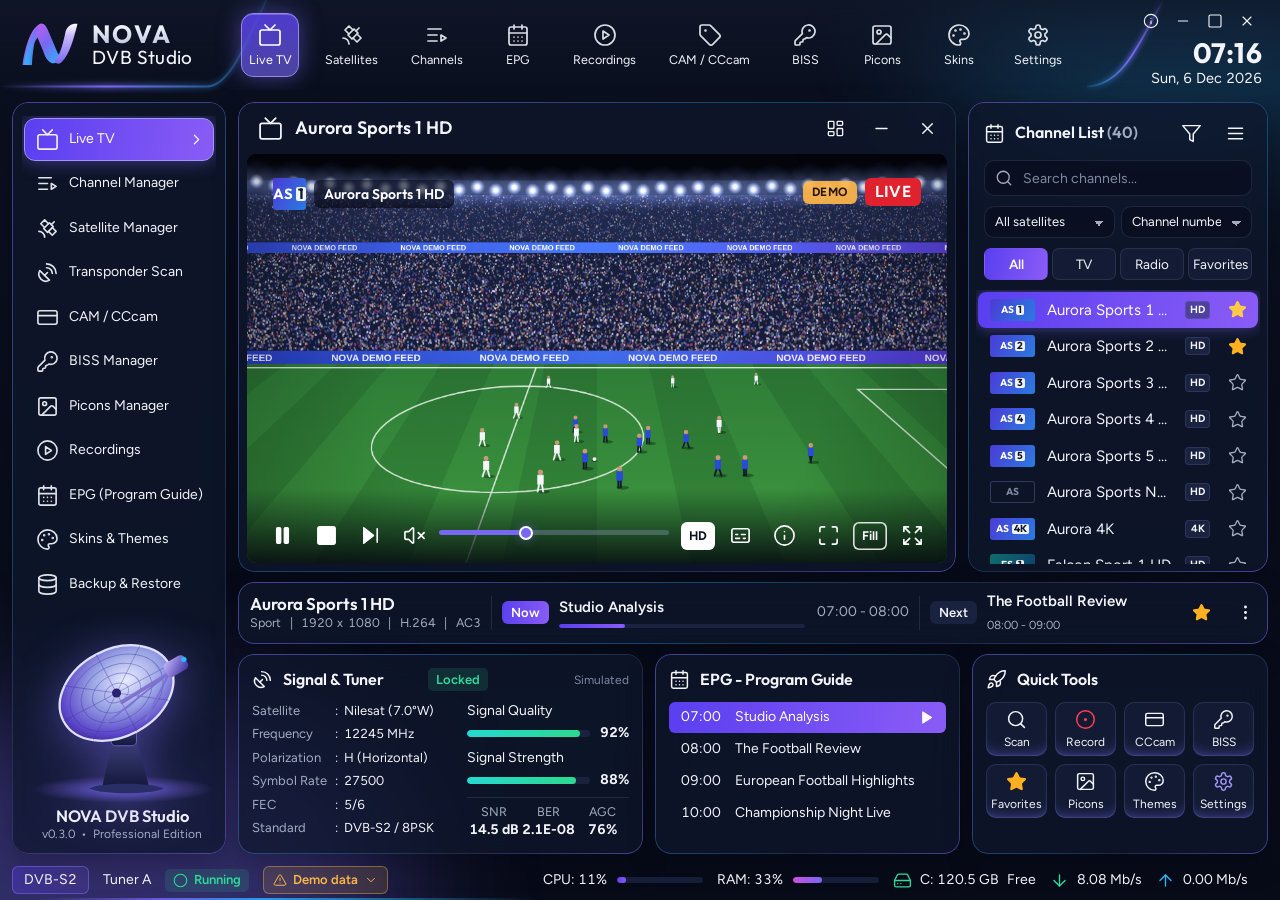
==== commit 1aebb8c4: "up3" ====
--- a/src/NOVA.UI/wwwroot/index.html
+++ b/src/NOVA.UI/wwwroot/index.html
@@ -722,10 +722,12 @@
 
 /* ---------- Info bar over the picture ---------- */
 .stage { container-type: inline-size; }
-.ib-wrap { position: absolute; inset-inline: 1.4cqw; bottom: calc(56px + .6cqw); z-index: 3; font-size: clamp(5.5px, .9cqw, 16px); opacity: 0; transform: translateY(14px); transition: opacity .22s, transform .22s; pointer-events: none; }
-.ib-wrap[data-size="compact"] { font-size: clamp(5px, .74cqw, 13px); }
-.ib-wrap[data-size="large"] { font-size: clamp(6px, 1.04cqw, 18px); }
-.ib-wrap.show { opacity: 1; transform: none; }
+/* The bar is sized in em; its width follows the font size, so each size keeps the same proportions.
+   Compact takes under half the picture width and about a fifth of its height. */
+.ib-wrap { position: absolute; left: 50%; bottom: calc(56px + .8cqw); z-index: 3; width: min(96cqw, 106em); font-size: clamp(5.4px, .44cqw, 11px); opacity: 0; transform: translate(-50%, 14px); transition: opacity .22s, transform .22s; pointer-events: none; }
+.ib-wrap[data-size="normal"] { font-size: clamp(5.6px, .57cqw, 14px); }
+.ib-wrap[data-size="large"] { font-size: clamp(6px, .74cqw, 17px); }
+.ib-wrap.show { opacity: 1; transform: translate(-50%, 0); }
 .ib-wrap.show .ib-btn { pointer-events: auto; }
 .stage.ib-on .osd-tl { opacity: 0; transition: opacity .2s; }
 .ib { position: relative; display: grid; grid-template-columns: 19em 1.3em minmax(0, 1fr); grid-template-rows: 5.6em .5em 8.4em .6em 3.8em .7em 3em; padding: 1em 1.5em .9em 1.1em; border-radius: 1.9em; color: #fff; font-family: var(--font-display), var(--font-ar);
@@ -800,7 +802,26 @@
 .pf-cell:hover { box-shadow: inset 0 0 0 1px var(--edge-a); color: var(--fg); }
 .pf-cell img { width: 100px; height: 60px; object-fit: contain; }
 .pf-cell span { max-width: 100%; overflow: hidden; text-overflow: ellipsis; white-space: nowrap; }
-@container (max-width: 820px) { .ib-badge.res, .ib-clock > span { display: none; } }
+@container (max-width: 1100px) { .ib-badge.res { display: none; } }
+
+/* ---------- Plugins ---------- */
+.plugs { display: grid; gap: 10px; }
+.plug { display: grid; gap: 10px; padding: 14px; border-radius: var(--r-card, 14px); background: var(--surface-2); box-shadow: inset 0 0 0 1px var(--line); }
+.plug.on { box-shadow: inset 0 0 0 1px var(--edge-a), 0 0 14px color-mix(in srgb, var(--accent) 18%, transparent); }
+.plug.broken { opacity: .8; }
+.plug-h { display: flex; align-items: center; gap: 12px; min-width: 0; }
+.plug-ic { width: 38px; height: 38px; flex: none; display: grid; place-items: center; border-radius: 10px; background: var(--grad-soft); box-shadow: inset 0 0 0 1px var(--edge-a); color: var(--accent-2); font-size: 19px; }
+.plug-id { display: grid; min-width: 0; } .plug-id b { font-size: 14.5px; } .plug-id small { color: var(--fg-3); font-size: 12px; }
+.perms { display: flex; flex-wrap: wrap; gap: 6px; }
+.perm { display: inline-flex; align-items: center; gap: 6px; height: 24px; padding-inline: 8px; border-radius: 12px; font-size: 11.5px; color: var(--fg-2); background: var(--surface-3); }
+.perm.risky { color: #ffc35a; background: rgba(255, 180, 60, .12); box-shadow: inset 0 0 0 1px rgba(255, 180, 60, .3); }
+.plug-err { display: flex; gap: 8px; align-items: flex-start; padding: 8px 10px; border-radius: 8px; color: #ff9aa4; background: rgba(255, 90, 106, .1); font-size: 12.5px; }
+.plug-body { display: grid; gap: 4px; padding-top: 4px; border-top: 1px solid var(--line); }
+.plug-status, .plug-log { margin: 0; padding: 10px; border-radius: 8px; background: rgba(0, 0, 0, .28); font: 12.5px/1.5 ui-monospace, Consolas, monospace; white-space: pre-wrap; word-break: break-all; color: var(--fg-2); user-select: text; }
+.plug-status { color: var(--fg); }
+.plug-foot summary { cursor: pointer; color: var(--fg-3); font-size: 12px; }
+.plug-foot details[open] { width: 100%; }
+.field-ta { width: 100%; min-height: 64px; resize: vertical; font: 12.5px/1.5 ui-monospace, Consolas, monospace; color: var(--fg); background: var(--surface-1, #10152e); border: 1px solid var(--line-2); border-radius: var(--r-ctl); padding: 8px 10px; }
 
 </style>
 <div class="backdrop" aria-hidden="true"></div>
@@ -931,7 +952,7 @@
       epgSource: 'Broadcast (EIT)', epgDays: 7, epgUpdate: 'While tuned', epgUrl: '',
       piconFolder: 'C:\\ProgramData\\NOVA\\Picons', piconFormat: 'PNG and SVG',
       piconSource: 'picons', piconBase: 'https://raw.githubusercontent.com/picons/picons/master/build-source/', piconCustom: '', piconStyle: 'default', piconAuto: true,
-      osdZap: true, osdSec: '5', osdSize: 'normal', osdMouse: true, epgLang: 'ara,eng,fre,fra',
+      osdZap: true, osdSec: '5', osdSize: 'compact', osdSizeV: 2, osdMouse: true, epgLang: 'ara,eng,fre,fra',
       dbPath: 'C:\\ProgramData\\NOVA\\nova.db', logDays: 14, logLevel: 'Information', camEncrypt: true, camAuto: false, bissEncrypt: true, updateCheck: true,
     },
   };
@@ -1016,6 +1037,39 @@
   'Loading the logo index': 'جارٍ تحميل فهرس الشعارات', 'Type at least two letters.': 'اكتب حرفين على الأقل.', 'No logos match': 'لا توجد شعارات مطابقة', 'Find a logo': 'البحث عن شعار', 'Search logos': 'ابحث في الشعارات',
   'That logo could not be downloaded.': 'تعذر تنزيل هذا الشعار.', 'your own server': 'خادمك الخاص', 'Logo settings': 'إعدادات الشعارات', 'Downloading logos': 'جارٍ تنزيل الشعارات',
   'Channel logos from the internet or from your own files. PNG and SVG, transparent backgrounds supported.': 'شعارات القنوات من الإنترنت أو من ملفاتك. يدعم PNG وSVG والخلفيات الشفافة.',
+});
+
+/* Arabic text for plugins and the smaller info bar. */
+Object.assign(AR, {
+  'Plugins': 'الإضافات', 'Small': 'صغير', 'Medium': 'متوسط', 'Small covers under half the picture width.': 'الصغير يغطي أقل من نصف عرض الصورة.',
+  'Read your channel list': 'قراءة قائمة القنوات', 'Change channel, volume and recording': 'تغيير القناة والصوت والتسجيل', 'Add programs to the guide': 'إضافة برامج إلى الدليل',
+  'Download from the internet': 'التنزيل من الإنترنت', 'Read your recordings': 'قراءة تسجيلاتك', 'Accept connections from your home network': 'قبول اتصالات من شبكة المنزل',
+  'Run programs on this computer': 'تشغيل برامج على هذا الحاسوب', 'Error': 'خطأ', 'Started': 'بدأت', 'Stopped': 'توقفت',
+  'This plugin has no permission for': 'ليس لهذه الإضافة إذن', 'This works in the Windows app.': 'يعمل هذا في تطبيق Windows.', 'No such channel': 'لا توجد قناة بهذا المعرف',
+  'Only http and https addresses are allowed': 'العناوين المسموحة http وhttps فقط', 'Download failed': 'فشل التنزيل', 'The program did not start': 'لم يبدأ البرنامج',
+  'The port could not be opened': 'تعذر فتح المنفذ', 'Built-in': 'مدمجة', 'From the plugins folder': 'من مجلد الإضافات', 'Turn on': 'تشغيل',
+  'Activity': 'النشاط', 'Remove': 'إزالة', 'Plugins add features to NOVA. Each one asks only for what it needs, and stays off until you turn it on.': 'الإضافات تزيد ميزات NOVA. كل إضافة تطلب فقط ما تحتاجه، وتبقى متوقفة حتى تشغّلها.',
+  'Install plugin (.zip)': 'تثبيت إضافة (.zip)', 'Open plugins folder': 'فتح مجلد الإضافات', 'Reload plugins': 'إعادة تحميل الإضافات', 'Plugins from a folder load in the Windows app.': 'إضافات المجلد تُحمّل في تطبيق Windows.',
+  'How to write a plugin': 'كيف تكتب إضافة', 'No plugins': 'لا توجد إضافات', 'This plugin asks to': 'هذه الإضافة تطلب', 'It comes with NOVA.': 'وهي مدمجة مع NOVA.',
+  'Turn it on only if you trust where it came from.': 'شغّلها فقط إن كنت تثق في مصدرها.', 'Turn the plugin on first.': 'شغّل الإضافة أولاً.', 'Plugins reloaded': 'تمت إعادة تحميل الإضافات',
+  'Remove this plugin?': 'إزالة هذه الإضافة؟', 'Its folder is deleted. Its settings are kept in case you install it again.': 'يُحذف مجلدها، وتبقى إعداداتها إن ثبّتّها من جديد.',
+  'That file is too large for a plugin.': 'هذا الملف كبير جداً لإضافة.', 'Plugin installed': 'تم تثبيت الإضافة', 'Turn it on below.': 'شغّلها من القائمة.', 'The plugin could not be installed': 'تعذر تثبيت الإضافة',
+  'Make a folder in the plugins folder with two files. NOVA lists it after Reload plugins.': 'أنشئ مجلداً داخل مجلد الإضافات فيه ملفان. يظهر في NOVA بعد إعادة تحميل الإضافات.',
+  'Permissions': 'الأذونات', 'The full list of functions is in README.md in the plugins folder.': 'القائمة الكاملة للدوال في README.md داخل مجلد الإضافات.',
+  'plugin.json needs an id of lower-case letters, digits, dots or dashes': 'يحتاج plugin.json إلى معرف من حروف صغيرة وأرقام ونقاط وشرطات', 'plugin.json needs a name': 'يحتاج plugin.json إلى اسم',
+  'Extra guide sources': 'مصادر دليل إضافية', 'Adds programs from one or more XMLTV addresses to the guide, next to the broadcast listings, and refreshes them on a schedule.': 'تضيف برامج من عنوان XMLTV أو أكثر إلى الدليل بجانب برامج البث، وتحدّثها بانتظام.',
+  'XMLTV addresses': 'عناوين XMLTV', 'One address per line. Gzip files work too. Use sources you are allowed to use.': 'عنوان في كل سطر. ملفات Gzip مدعومة. استخدم مصادر مسموحاً لك بها.',
+  'Refresh every': 'التحديث كل', '6 hours': '6 ساعات', '12 hours': '12 ساعة', '24 hours': '24 ساعة', 'Only when I ask': 'عند الطلب فقط', 'Load now': 'تحميل الآن', 'Add at least one address.': 'أضف عنواناً واحداً على الأقل.',
+  'Stream to the network': 'البث إلى الشبكة', 'Sends the channel on screen to other devices at home. Open the address in VLC, Kodi or a TV app. The transponder address carries every channel on it.': 'ترسل القناة المعروضة إلى أجهزة أخرى في المنزل. افتح العنوان في VLC أو Kodi أو تطبيق التلفاز. عنوان التردد يحمل كل قنواته.',
+  'Port': 'المنفذ', 'Change it if another program uses this port.': 'غيّره إن كان برنامج آخر يستخدم هذا المنفذ.', 'Restart the stream': 'إعادة تشغيل البث', 'Channel on screen': 'القناة المعروضة', 'Whole transponder': 'التردد كاملاً',
+  'Phone remote': 'التحكم من الهاتف', 'Control NOVA from a phone on the same network: channel list, up and down, volume, info bar and recording. The phone needs the PIN shown here.': 'تحكّم في NOVA من هاتف على الشبكة نفسها: قائمة القنوات، التالي والسابق، الصوت، شريط المعلومات والتسجيل. يحتاج الهاتف إلى الرمز الظاهر هنا.',
+  'Four to eight digits. A new one is made when empty.': 'من أربعة إلى ثمانية أرقام. يُنشأ رمز جديد إن ترك فارغاً.', 'Restart the remote': 'إعادة تشغيل التحكم', 'New PIN': 'رمز جديد', 'Open on your phone': 'افتح على هاتفك',
+  'After recording': 'بعد التسجيل', 'When a recording ends, turns it into MP4 with FFmpeg (no quality loss), or runs a program of your choice on it.': 'عند انتهاء التسجيل، تحوّله إلى MP4 عبر FFmpeg دون فقدان الجودة، أو تشغّل عليه برنامجاً تختاره.',
+  'What to do': 'ماذا تفعل', 'Make an MP4 copy with FFmpeg': 'إنشاء نسخة MP4 عبر FFmpeg', 'Run my program': 'تشغيل برنامجي', 'FFmpeg program': 'برنامج FFmpeg',
+  'Full path to ffmpeg.exe, or just ffmpeg when it is on the PATH.': 'المسار الكامل لـ ffmpeg.exe، أو ffmpeg فقط إن كان في PATH.', 'My program': 'برنامجي', 'For "Run my program". Full path to an .exe.': 'لخيار "تشغيل برنامجي". المسار الكامل لملف .exe.',
+  'Arguments': 'المعاملات', '{path} is the recording file, {title} its title, {folder} its folder.': '{path} ملف التسجيل، {title} عنوانه، {folder} مجلده.', 'Run on the last recording': 'تشغيل على آخر تسجيل',
+  'No recording file to work on.': 'لا يوجد ملف تسجيل للعمل عليه.', 'Choose the program to run first.': 'اختر البرنامج أولاً.', 'Working on': 'جارٍ العمل على', 'Done': 'تم', 'Finished with errors': 'انتهى مع أخطاء',
+  'Recording processed': 'تمت معالجة التسجيل', 'The program reported an error': 'أبلغ البرنامج عن خطأ',
 });
 
 /* Core: state, persistence, helpers, shared UI (toasts, modals, popovers, tooltips, files). */
@@ -1517,7 +1571,7 @@
       <button class="x" data-act="win-close" aria-label="${t('Close')}" data-tip="${t('Close')}">${ic('x')}</button>
     </div><div class="clock ltr" id="clock"></div><div class="date" id="date"></div></div>`;
   $('#side').innerHTML = `<nav class="side-nav" aria-label="${t('Sections')}">${SIDE.map(([v, i, l]) => `<button data-act="go" data-v="${v}" ${S.view === v ? 'aria-current="page"' : ''} data-tip="${t(l)}">${ic(i)}<span>${t(l)}</span>${ic('chev', 'chev')}</button>`).join('')}</nav>
-    <div class="side-foot">${DISH}<b>NOVA DVB Studio</b><small>v0.2.0 &nbsp;•&nbsp; ${t('Professional Edition')}</small></div>`;
+    <div class="side-foot">${DISH}<b>NOVA DVB Studio</b><small>v0.3.0 &nbsp;•&nbsp; ${t('Professional Edition')}</small></div>`;
   renderStatus();
   tickClock();
 }
@@ -2555,7 +2609,7 @@
   playback: () => sSel('decoder', 'Decoder', ['Auto', 'LibVLC', 'Software only']) + sSw('hwAccel', 'Hardware decoding when available') + sTxt('buffer', 'Stream buffer (ms)', 'Higher is steadier, lower changes channel faster.', 'inputmode="numeric"') + sSw('reconnect', 'Reconnect after signal loss') + sTxt('reconnectSec', 'Retry every (seconds)', '', 'inputmode="numeric"') + sSw('resumeLast', 'Remember the last channel'),
   osd: () => `<div class="ib-sample">${ic('info')}<span>${t('The info bar appears over the picture when you change channel. Press I to show or hide it.')}</span></div>`
     + sSw('osdZap', 'Show on channel change') + sSel('osdSec', 'Show for', [['3', '3 seconds'], ['5', '5 seconds'], ['8', '8 seconds'], ['12', '12 seconds'], ['0', 'Until I hide it']])
-    + sSel('osdSize', 'Size', [['compact', 'Compact'], ['normal', 'Normal'], ['large', 'Large']]) + sSw('osdMouse', 'Show when the mouse moves over the picture')
+    + sSel('osdSize', 'Size', [['compact', 'Small'], ['normal', 'Medium'], ['large', 'Large']], 'Small covers under half the picture width.') + sSw('osdMouse', 'Show when the mouse moves over the picture')
     + `<div class="row"><button class="btn sm" data-act="osd-test" ${hasDevice() && S.channels.length ? '' : 'disabled'}>${ic('eye')}${t('Show it now')}</button></div>`,
   audio: () => sSel('audioDevice', 'Output device', ['System default']) + sSel('audioLang', 'Preferred audio language', ['Arabic', 'English', 'French']) + sSel('downmix', 'Channels', ['Stereo', '5.1']) + sSw('passthrough', 'Pass AC3 and E-AC3 to the receiver', 'For HDMI or optical amplifiers.') + sSw('normalize', 'Even out volume between channels'),
   video: () => sSel('deinterlace', 'Deinterlacing', ['Auto', 'Off', 'Bob', 'Yadif']) + sSel('aspect', 'Default aspect ratio', ['Fill', '16:9', '4:3', '21:9']) + sSel('subLang', 'Preferred subtitles', ['Off', 'Arabic', 'English', 'French']) + sTxt('subSize', 'Subtitle size (%)', '', 'inputmode="numeric"'),
@@ -3200,6 +3254,7 @@
     engine('recStop');
     const c = chById(Engine.recCh) || curCh(), mins = Math.max(1, Math.round((Date.now() - Engine.recStart) / 6e4));
     S.recordings.unshift({ id: uid('r'), title: Engine.recTitle || c.name, ch: c.id, at: Engine.recStart, mins, gb: +((Engine.signal?.bitrateKbps || 0) * mins * 60 / 8e6).toFixed(2), path: Engine.recPath });
+    pluginEmit('recordingDone', { ...S.recordings[0] });
     Engine.recording = false; recording = null; save(); toast(t('Recording saved to Recordings'), 'good');
     if (S.view === 'live') { renderPlayer(); renderCards(); } else if (S.view === 'recordings') refresh();
   }
@@ -3254,7 +3309,7 @@
     if (S.settings.confirmExit) confirmBox({ title: t('Close NOVA DVB Studio?'), msg: Engine.recording ? t('A recording is running. Closing stops it.') : S.timers.length ? t('Scheduled recordings run only while NOVA is open.') : t('Playback stops and the tuner is released.'), yes: t('Close'), onYes: reallyClose });
     else reallyClose();
   };
-  A.about = () => openModal({ title: 'NOVA DVB Studio', width: 480, body: `<dl class="kv dl-plain"><dt>${t('Version')}</dt><dd class="ltr">0.2.0</dd><dt>${t('Tuner')}</dt><dd>${esc(Engine.name || t('No tuner'))}</dd><dt>${t('Extension')}</dt><dd>${esc(Engine.caps?.extension || '—')}</dd><dt>${t('Icons')}</dt><dd>Lucide (ISC)</dd><dt>${t('Video')}</dt><dd>LibVLC (LGPL)</dd><dt>${t('Logos')}</dt><dd>picons project (github.com/picons/picons)</dd></dl>`, foot: `<button class="btn" data-act="logs">${t('Open log folder')}</button><button class="btn primary" data-act="modal-close">${t('Close')}</button>` });
+  A.about = () => openModal({ title: 'NOVA DVB Studio', width: 480, body: `<dl class="kv dl-plain"><dt>${t('Version')}</dt><dd class="ltr">0.3.0</dd><dt>${t('Tuner')}</dt><dd>${esc(Engine.name || t('No tuner'))}</dd><dt>${t('Extension')}</dt><dd>${esc(Engine.caps?.extension || '—')}</dd><dt>${t('Icons')}</dt><dd>Lucide (ISC)</dd><dt>${t('Video')}</dt><dd>LibVLC (LGPL)</dd><dt>${t('Logos')}</dt><dd>picons project (github.com/picons/picons)</dd></dl>`, foot: `<button class="btn" data-act="logs">${t('Open log folder')}</button><button class="btn primary" data-act="modal-close">${t('Close')}</button>` });
   A.logs = () => post({ cmd: 'openLogs' });
   saveFile = async (filename, text) => post({ cmd: 'saveFile', name: filename, text });
   A['pick-folder'] = el => post({ cmd: 'pickFolder', key: el.dataset.v });
@@ -3380,6 +3435,7 @@
   setTimeout(() => {
     post({ cmd: 'uiReady' });
     post({ cmd: 'epgLoad' });
+    post({ cmd: 'pluginsList' });
     if (!S.satListAt) post({ cmd: 'fetchText', url: SAT_LIST_URL });
     if (S.settings.epgSource === 'XMLTV address' && S.settings.epgUrl && S.settings.epgUpdate !== 'Manually') setTimeout(() => loadXmltv(false), 4000);
   }, 0);
@@ -3391,6 +3447,8 @@
    In the browser it is drawn in HTML. In the Windows app the picture is a native window, so the same
    ready-made data goes to a transparent window that sits on top of it (OsdWindow.cs). */
 const IB = { until: 0, pinned: false, timer: 0, last: '' };
+/* Version 0.2.1 made the bar smaller: older saved settings move to the new compact size once. */
+if (S.settings.osdSizeV !== 2) { S.settings.osdSize = 'compact'; S.settings.osdSizeV = 2; }
 const pad3 = n => String(n ?? '').padStart(3, '0');
 const resOf = ch => (ch?.res || '').split(/\s*[x\u00d7]\s*/).map(Number);
 function qualityOf(ch) {
@@ -3434,7 +3492,7 @@
   if (q) badges.push({ t: q, k: 'q' });
   if (ch.vcodec) badges.push({ t: ch.vcodec, k: '' });
   if (w && h && q !== 'SD' && aspectOf(w, h)) badges.push({ t: aspectOf(w, h), k: '' });
-  if (w && h) badges.push({ t: `${w}\u00d7${h}`, k: 'res' });
+  if (w && h && (S.settings.osdSize || 'compact') !== 'compact') badges.push({ t: `${w}\u00d7${h}`, k: 'res' });   /* the small bar keeps room for the name */
   const sg = ibSignal();
   const audioLang = ch.audio?.[S.player.audio] ?? ch.audio?.[0];
   return {
@@ -3451,7 +3509,7 @@
     sub: { label: t('SUB'), sub: ch.subs?.length ? `${ch.subs.length}` : '', on: !!ch.subs?.length },
     txt: { label: t('TXT'), sub: '', on: !!ch.txt },
     picon: { src: S.picons[ch.id] && S.picons[ch.id] !== 'auto' ? S.picons[ch.id] : '', code: ch.code, num: ch.num || '', c1: ch.p1, c2: ch.p2 },
-    accent: cssVar('--accent'), accent2: cssVar('--accent-2'),
+    accent: cssVar('--accent'), accent2: cssVar('--accent-2'), size: S.settings.osdSize || 'compact',
   };
 }
 
@@ -3498,7 +3556,7 @@
   if (!el) { el = document.createElement('div'); el.id = 'ib'; el.className = 'ib-wrap'; el.setAttribute('role', 'status'); stage.append(el); }
   stage.classList.toggle('ib-on', !!d);
   el.classList.toggle('show', !!d);
-  el.dataset.size = S.settings.osdSize || 'normal';
+  el.dataset.size = S.settings.osdSize || 'compact';
   if (d) el.innerHTML = `<div class="ib" dir="ltr">${infobarHTML(d)}</div>`;
 }
 function ibShow(sec) {
@@ -3546,6 +3604,445 @@
 setInterval(() => { if (ibOn()) ibRender(); }, 1000);
 onPlayerDrawn = () => { if (ibOn() || IB.last !== 'null') ibRender(); };
 
+/* Plugins. Each one is a folder with plugin.json (id, name, version, permissions, settings, actions)
+   and main.js, which receives a "nova" object and may use only what its permissions allow.
+   Built-in plugins ship with NOVA; others go in %LOCALAPPDATA%\NOVA DVB Studio\plugins.
+   All are off until turned on in Settings, Plugins. See plugins-guide.md for the full interface. */
+const APP_VERSION = '0.3.0';
+Object.assign(ICONS, {
+  phone: '<rect width="14" height="20" x="5" y="2" rx="2" ry="2"></rect><path d="M12 18h.01"></path>',
+  cast: '<path d="M2 8V6a2 2 0 0 1 2-2h16a2 2 0 0 1 2 2v12a2 2 0 0 1-2 2h-6"></path><path d="M2 12a9 9 0 0 1 8 8"></path><path d="M2 16a5 5 0 0 1 4 4"></path><line x1="2" x2="2.01" y1="20" y2="20"></line>',
+  terminal: '<polyline points="4 17 10 11 4 5"></polyline><line x1="12" x2="20" y1="19" y2="19"></line>',
+});
+function plugState() { return (S.plugins ||= { on: {}, cfg: {} }); }
+const PL = { list: [], folder: '', loaded: false };
+const PERMS = {
+  channels: ['list', 'Read your channel list'],
+  player: ['play', 'Change channel, volume and recording'],
+  epg: ['cal', 'Add programs to the guide'],
+  http: ['globe', 'Download from the internet'],
+  recordings: ['rec', 'Read your recordings'],
+  server: ['server', 'Accept connections from your home network'],
+  exec: ['terminal', 'Run programs on this computer'],
+};
+const RISKY = ['exec', 'server'];
+const plugById = id => PL.list.find(p => p.manifest.id === id);
+const chInfo = c => ({ id: c.id, name: c.name, number: c.lcn, type: c.type, sid: c.sid, tsid: c.tsid, onid: c.onid, sat: c.sat, freq: c.f, pol: c.p });
+
+function plog(p, text) {
+  p.log.push(`${fmtTime(Date.now())}  ${text}`);
+  if (p.log.length > 40) p.log.shift();
+  plugRefresh();
+}
+function perr(p, e) {
+  p.error = String(e?.message || e);
+  plog(p, `${t('Error')}: ${p.error}`);
+}
+/* Runs plugin code so that a mistake in one plugin never stops NOVA or another plugin. */
+function guard(p, fn, ...args) {
+  try {
+    const r = fn(...args);
+    if (r && typeof r.catch === 'function') r.catch(e => perr(p, e));
+    return r;
+  } catch (e) { perr(p, e); return undefined; }
+}
+let plugTimer = 0;
+function plugRefresh() {
+  clearTimeout(plugTimer);
+  plugTimer = setTimeout(() => { if (S.view === 'preferences' && setCat === 'plugins' && !document.activeElement?.matches?.('input,select,textarea')) refresh(); }, 120);
+}
+
+function makeApi(p) {
+  const m = p.manifest, id = m.id, rt = p.rt;
+  const need = k => { if (!(m.permissions || []).includes(k)) throw new Error(`${t('This plugin has no permission for')} "${k}"`); };
+  const appOnly = () => { if (!NATIVE) throw new Error(t('This works in the Windows app.')); };
+  const defaults = Object.fromEntries((m.settings || []).map(s => [s.key, s.default ?? (s.type === 'switch' ? false : '')]));
+  const ask = (msg, ms) => hostAsk(msg, ms);
+  return Object.freeze({
+    id, appVersion: APP_VERSION, windowsApp: NATIVE, language: S.lang,
+    get settings() { return { ...defaults, ...(plugState().cfg[id] || {}) }; },
+    setSetting(k, v) { (plugState().cfg[id] ||= {})[k] = v; save(); plugRefresh(); },
+    on(ev, fn) { rt.subs.push([ev, fn]); },
+    onAction(a, fn) { rt.actions[a] = fn; },
+    every(ms, fn) { const h = setInterval(() => guard(p, fn), Math.max(1000, Number(ms) || 0)); rt.timers.add(h); return h; },
+    later(ms, fn) { const h = setTimeout(() => { rt.timers.delete(h); guard(p, fn); }, Number(ms) || 0); rt.timers.add(h); return h; },
+    status(text) { p.status = String(text ?? ''); plugRefresh(); },
+    toast(msg, kind) { toast(`${m.name}: ${msg}`, kind); },
+    log(...a) { plog(p, a.map(x => (typeof x === 'string' ? x : JSON.stringify(x))).join(' ')); },
+    t: s => t(s),
+    channels() { need('channels'); return S.channels.filter(c => !c.hidden).map(chInfo); },
+    current() { need('channels'); const c = curCh(); return c ? chInfo(c) : null; },
+    player: Object.freeze({
+      state() { need('player'); const c = curCh(); return { channel: c ? chInfo(c) : null, playing: !!S.player.playing, volume: S.player.vol, muted: !!S.player.muted, recording: NATIVE ? !!Engine.recording : !!recording, now: c ? nowNext(c)[0]?.title || '' : '' }; },
+      tune(chId) { need('player'); if (!chById(chId)) throw new Error(t('No such channel')); tune(chId); },
+      step(d) { need('player'); A['ch-step']({ dataset: { v: String(d > 0 ? 1 : -1) } }); },
+      volume(v) { need('player'); S.player.vol = clamp(Math.round(Number(v) || 0), 0, 100); if (S.player.vol > 0) S.player.muted = false; Audio_.sync(); save(); if (S.view === 'live') renderPlayer(); },
+      mute(on) { need('player'); S.player.muted = on === undefined ? !S.player.muted : !!on; Audio_.sync(); save(); if (S.view === 'live') renderPlayer(); },
+      info() { need('player'); ibShow(); },
+      record() { need('player'); A['toggle-rec'](); },
+    }),
+    epg: Object.freeze({
+      add(chId, events) {
+        need('epg');
+        if (!chById(chId)) throw new Error(t('No such channel'));
+        epgIngest('ch:' + chId, (events || []).map(e => ({ start: +new Date(e.start), end: +new Date(e.end), title: String(e.title || ''), desc: String(e.desc || '').slice(0, 600), genre: 0 })));
+        epgPersist(true); epgRefreshViews();
+      },
+      importXmltv(text) { need('epg'); return applyXmltv(String(text)); },
+    }),
+    http: Object.freeze({
+      async getText(url) {
+        need('http');
+        if (!/^https?:\/\//i.test(url)) throw new Error(t('Only http and https addresses are allowed'));
+        const r = await getText(url);
+        if (!r.ok) throw new Error(`${t('Download failed')}: ${url}`);
+        return r.text;
+      },
+    }),
+    recordings() { need('recordings'); return S.recordings.map(r => ({ ...r })); },
+    async exec(file, args = []) {
+      need('exec'); appOnly();
+      const r = await ask({ cmd: 'pluginExec', file: String(file), args: [...args].map(String) }, 6 * 36e5 + 6e4);
+      if (!r.ok) throw new Error(r.error || t('The program did not start'));
+      return { code: r.code, output: r.out || '' };
+    },
+    server: Object.freeze({
+      async stream(on, port) {
+        need('server'); appOnly();
+        const r = await ask({ cmd: 'serverStream', on: !!on, port: Number(port) || 8001 }, 15000);
+        if (!r.ok) throw new Error(r.error || t('The port could not be opened'));
+        return { channel: r.urls || [], transponder: r.whole || [] };
+      },
+      async remote(on, port, pin) {
+        need('server'); appOnly();
+        const r = await ask({ cmd: 'serverRemote', on: !!on, port: Number(port) || 8080, pin: String(pin || '') }, 15000);
+        if (!r.ok) throw new Error(r.error || t('The port could not be opened'));
+        return { urls: r.urls || [] };
+      },
+      remoteState(state) { need('server'); if (NATIVE) window.chrome.webview.postMessage({ cmd: 'remoteState', state }); },
+    }),
+  });
+}
+
+function startPlugin(p) {
+  if (p.running || p.broken) return;
+  p.rt = { subs: [], actions: {}, timers: new Set() };
+  p.error = ''; p.status = '';
+  p.running = true;
+  try {
+    const main = p.main || new Function('nova', `"use strict";\n${p.code}\n//# sourceURL=plugin-${p.manifest.id}.js`);
+    guard(p, main, makeApi(p));
+    plog(p, t('Started'));
+  } catch (e) { perr(p, e); }
+}
+function stopPlugin(p) {
+  if (!p.running) return;
+  for (const [ev, fn] of p.rt.subs) if (ev === 'stop') guard(p, fn);
+  p.rt.timers.forEach(h => { clearInterval(h); clearTimeout(h); });
+  p.rt = { subs: [], actions: {}, timers: new Set() };
+  p.running = false; p.status = '';
+  plog(p, t('Stopped'));
+}
+function pluginEmit(ev, data) {
+  for (const p of PL.list) if (p.running) for (const [e, fn] of p.rt.subs) if (e === ev) guard(p, fn, data);
+}
+
+/* Reads a manifest and checks the fields NOVA relies on. */
+function readManifest(raw) {
+  const m = typeof raw === 'string' ? JSON.parse(raw) : raw;
+  if (!m || !/^[a-z0-9][a-z0-9._-]{1,59}$/.test(m.id || '')) throw new Error(t('plugin.json needs an id of lower-case letters, digits, dots or dashes'));
+  if (!m.name) throw new Error(t('plugin.json needs a name'));
+  m.permissions = (m.permissions || []).filter(k => PERMS[k]);
+  m.settings = Array.isArray(m.settings) ? m.settings.filter(s => s && s.key) : [];
+  m.actions = Array.isArray(m.actions) ? m.actions.filter(a => a && a.id) : [];
+  return m;
+}
+function addPlugin(def) {
+  const old = plugById(def.manifest.id);
+  if (old) { stopPlugin(old); PL.list.splice(PL.list.indexOf(old), 1); }
+  const p = { ...def, log: old?.log || [], running: false, error: '', status: '', rt: { subs: [], actions: {}, timers: new Set() } };
+  PL.list.push(p);
+  return p;
+}
+function startEnabled() { PL.list.forEach(p => { if (plugState().on[p.manifest.id]) startPlugin(p); }); plugRefresh(); }
+
+/* Folder plugins arrive from the Windows app as text. A broken one is listed with its error. */
+function loadFolderPlugins(list, folder) {
+  PL.folder = folder || '';
+  PL.list.filter(p => !p.builtin).forEach(p => stopPlugin(p));
+  PL.list = PL.list.filter(p => p.builtin);
+  for (const f of list || []) {
+    let manifest;
+    try { manifest = readManifest(f.manifest); } catch (e) {
+      PL.list.push({ manifest: { id: f.dir, name: f.dir, permissions: [], settings: [], actions: [] }, dir: f.dir, broken: true, error: `plugin.json: ${e.message}`, log: [], rt: { subs: [], actions: {}, timers: new Set() } });
+      continue;
+    }
+    if (PL.list.some(p => p.builtin && p.manifest.id === manifest.id)) continue;
+    addPlugin({ manifest, code: f.code || '', dir: f.dir, builtin: false });
+  }
+  PL.loaded = true;
+  startEnabled();
+}
+
+/* ---------- Settings, Plugins ---------- */
+const plugField = (p, s) => {
+  const v = (plugState().cfg[p.manifest.id] || {})[s.key] ?? s.default ?? (s.type === 'switch' ? false : '');
+  const attrs = `data-chg="plug-set" data-id="${esc(p.manifest.id)}" data-k="${esc(s.key)}" aria-label="${esc(s.label || s.key)}"`;
+  const ctl = s.type === 'switch' ? `<label class="switch"><input type="checkbox" ${attrs} ${v ? 'checked' : ''}><i></i></label>`
+    : s.type === 'select' ? `<select class="sel" ${attrs}>${(s.options || []).map(o => { const [ov, ol] = Array.isArray(o) ? o : [o, o]; return `<option value="${esc(ov)}" ${String(v) === String(ov) ? 'selected' : ''}>${esc(t(ol))}</option>`; }).join('')}</select>`
+    : s.type === 'textarea' ? `<textarea class="field-ta" rows="3" dir="ltr" ${attrs}>${esc(v)}</textarea>`
+    : `<span class="field" style="width:100%"><input ${attrs} value="${esc(v)}" ${s.type === 'number' ? 'inputmode="numeric"' : ''} ${s.ltr !== false ? 'dir="ltr"' : ''}></span>`;
+  return sRow(s.label || s.key, s.help || '', ctl, s.type === 'switch');
+};
+function plugCard(p) {
+  const m = p.manifest, on = !!plugState().on[m.id];
+  const perms = (m.permissions || []).map(k => `<span class="perm ${RISKY.includes(k) ? 'risky' : ''}">${ic(PERMS[k][0])}${t(PERMS[k][1])}</span>`).join('');
+  return `<article class="plug ${on ? 'on' : ''} ${p.broken ? 'broken' : ''}">
+    <div class="plug-h"><span class="plug-ic">${ic(m.icon && ICONS[m.icon] ? m.icon : 'plug')}</span>
+      <div class="plug-id"><b>${esc(t(m.name))}</b><small><span class="ltr">${esc(m.version || '')}</span>${m.author ? ` · ${esc(m.author)}` : ''} · ${t(p.builtin ? 'Built-in' : 'From the plugins folder')}</small></div>
+      <span class="sp"></span>${p.running ? `<span class="tag good">${t('Running')}</span>` : ''}
+      <label class="switch"><input type="checkbox" data-chg="plug-on" data-id="${esc(m.id)}" ${on ? 'checked' : ''} ${p.broken ? 'disabled' : ''} aria-label="${t('Turn on')} ${esc(t(m.name))}"><i></i></label></div>
+    ${m.description ? `<p class="sub">${esc(t(m.description))}</p>` : ''}
+    ${perms ? `<div class="perms">${perms}</div>` : ''}
+    ${p.error ? `<div class="plug-err">${ic('alert')}<span>${esc(p.error)}</span></div>` : ''}
+    ${on && !p.broken ? `<div class="plug-body">${m.settings.map(s => plugField(p, s)).join('')}
+      ${m.actions.length ? `<div class="row">${m.actions.map(a => `<button class="btn sm" data-act="plug-act" data-v="${esc(m.id)}|${esc(a.id)}" ${p.running ? '' : 'disabled'}>${a.icon && ICONS[a.icon] ? ic(a.icon) : ''}${esc(t(a.label || a.id))}</button>`).join('')}</div>` : ''}
+      ${p.status ? `<pre class="plug-status" dir="auto">${esc(p.status)}</pre>` : ''}</div>` : ''}
+    <div class="row plug-foot">${p.log.length ? `<details><summary>${t('Activity')} (${p.log.length})</summary><pre class="plug-log" dir="ltr">${esc(p.log.slice(-12).join('\n'))}</pre></details>` : ''}<span class="sp"></span>
+      ${!p.builtin && NATIVE ? `<button class="btn sm danger" data-act="plug-remove" data-v="${esc(p.dir || m.id)}">${ic('trash')}${t('Remove')}</button>` : ''}</div>
+  </article>`;
+}
+CAT_BODY.plugins = () => `<div class="ib-sample">${ic('plug')}<span>${t('Plugins add features to NOVA. Each one asks only for what it needs, and stays off until you turn it on.')}</span></div>
+  <div class="row">${NATIVE ? `<button class="btn sm primary" data-act="plug-install">${ic('upload')}${t('Install plugin (.zip)')}</button><button class="btn sm" data-act="plug-folder">${ic('folder')}${t('Open plugins folder')}</button><button class="btn sm" data-act="plug-reload">${ic('refresh')}${t('Reload plugins')}</button>` : `<span class="hint">${t('Plugins from a folder load in the Windows app.')}</span>`}<button class="btn sm" data-act="plug-guide">${ic('text')}${t('How to write a plugin')}</button></div>
+  <div class="plugs">${PL.list.map(plugCard).join('') || `<div class="empty">${ic('plug')}<span>${t('No plugins')}</span></div>`}</div>`;
+CATS.splice(CATS.findIndex(c => c[0] === 'picons') + 1, 0, ['plugins', 'plug', 'Plugins']);
+
+function setPluginOn(p, on) {
+  plugState().on[p.manifest.id] = on;
+  save();
+  if (on) startPlugin(p); else stopPlugin(p);
+  refresh();
+}
+CHG['plug-on'] = el => {
+  const p = plugById(el.dataset.id);
+  if (!p) return;
+  if (!el.checked) { setPluginOn(p, false); return; }
+  const risky = (p.manifest.permissions || []).filter(k => RISKY.includes(k));
+  if (!risky.length) { setPluginOn(p, true); return; }
+  el.checked = false;
+  confirmBox({ title: `${t('Turn on')} ${t(p.manifest.name)}?`,
+    msg: `${t('This plugin asks to')}: ${risky.map(k => t(PERMS[k][1])).join(', ')}. ${t(p.builtin ? 'It comes with NOVA.' : 'Turn it on only if you trust where it came from.')}`,
+    yes: t('Turn on'), danger: false, onYes: () => setPluginOn(p, true) });
+};
+CHG['plug-set'] = el => {
+  const p = plugById(el.dataset.id);
+  if (!p) return;
+  const s = p.manifest.settings.find(x => x.key === el.dataset.k);
+  const v = el.type === 'checkbox' ? el.checked : s?.type === 'number' ? Number(el.value) : el.value;
+  (plugState().cfg[p.manifest.id] ||= {})[el.dataset.k] = v;
+  save();
+  /* Typing fires on every key; the plugin hears about it once the typing stops. */
+  clearTimeout(p.setTimer);
+  p.setTimer = setTimeout(() => { if (p.running) for (const [ev, fn] of p.rt.subs) if (ev === 'settings') guard(p, fn, { key: el.dataset.k, value: v }); }, 800);
+};
+A['plug-act'] = el => {
+  const [id, act] = el.dataset.v.split('|');
+  const p = plugById(id);
+  const fn = p?.running && p.rt.actions[act];
+  if (fn) guard(p, fn); else toast(t('Turn the plugin on first.'), 'warn');
+};
+A['plug-folder'] = () => window.chrome?.webview?.postMessage({ cmd: 'openFolder', key: 'plugins' });
+A['plug-reload'] = () => { window.chrome?.webview?.postMessage({ cmd: 'pluginsList' }); toast(t('Plugins reloaded'), 'good'); };
+A['plug-remove'] = el => confirmBox({ title: t('Remove this plugin?'), msg: t('Its folder is deleted. Its settings are kept in case you install it again.'), yes: t('Remove'),
+  onYes: () => { const p = PL.list.find(x => (x.dir || x.manifest.id) === el.dataset.v); if (p) { stopPlugin(p); plugState().on[p.manifest.id] = false; save(); } window.chrome.webview.postMessage({ cmd: 'pluginRemove', dir: el.dataset.v }); } });
+A['plug-install'] = async () => {
+  const [f] = await pickFiles('.zip,application/zip');
+  if (!f) return;
+  if (f.size > 20 * 1024 * 1024) { toast(t('That file is too large for a plugin.'), 'bad'); return; }
+  const b64 = await new Promise(res => { const r = new FileReader(); r.onload = () => res(String(r.result).split(',')[1] || ''); r.readAsDataURL(f); });
+  const r = await hostAsk({ cmd: 'pluginInstall', b64 }, 60000);
+  if (r.ok) toast(`${t('Plugin installed')}: ${r.dir}. ${t('Turn it on below.')}`, 'good');
+  else toast(`${t('The plugin could not be installed')}: ${r.error || ''}`, 'bad');
+};
+A['plug-guide'] = () => openModal({ title: t('How to write a plugin'), width: 640, body: `<p class="sub">${t('Make a folder in the plugins folder with two files. NOVA lists it after Reload plugins.')}</p>
+  <pre class="plug-log" dir="ltr">plugin.json
+{
+  "id": "my-plugin",
+  "name": "My plugin",
+  "version": "1.0.0",
+  "permissions": ["channels", "player"],
+  "settings": [{ "key": "msg", "label": "Message", "default": "Hello" }],
+  "actions": [{ "id": "hello", "label": "Say it" }]
+}
+
+main.js
+nova.onAction('hello', () => nova.toast(nova.settings.msg));
+nova.on('channel', ch => nova.log('Now on', ch.name));
+nova.on('recordingDone', r => nova.log('Saved', r.path));
+nova.on('stop', () => nova.log('Bye'));</pre>
+  <p class="sub">${t('Permissions')}: ${Object.entries(PERMS).map(([k, v]) => `<b class="ltr">${k}</b> ${t(v[1])}`).join(' · ')}</p>
+  <p class="sub">${t('The full list of functions is in README.md in the plugins folder.')}</p>`,
+  foot: `<button class="btn" data-act="modal-close">${t('Close')}</button>` });
+
+/* Events for plugins: channel change, recordings, phone remote commands */
+const tuneWithInfo = tune;
+tune = id => { tuneWithInfo(id); const c = chById(id); if (c && S.player.ch === id) pluginEmit('channel', chInfo(c)); };
+if (NATIVE) {
+  window.chrome.webview.addEventListener('message', e => {
+    const m = e.data;
+    if (m.evt === 'plugins') { loadFolderPlugins(m.list, m.folder); }
+    else if (m.evt === 'remoteCmd') pluginEmit('remote', { act: m.act, value: m.v });
+    else if (m.evt === 'pluginInstalled' && m.id && HostReq.has(m.id)) { HostReq.get(m.id)(m); HostReq.delete(m.id); }
+    else if ((m.evt === 'serverStatus' || m.evt === 'pluginExecDone') && m.id && HostReq.has(m.id)) { HostReq.get(m.id)(m); HostReq.delete(m.id); }
+  });
+}
+
+/* Plugins that come with NOVA. They use the same "nova" interface as plugins from the folder,
+   so they double as working examples. */
+const BUILTIN_PLUGINS = [
+  {
+    manifest: {
+      id: 'nova.guide-sources', name: 'Extra guide sources', version: '1.0.0', author: 'NOVA', icon: 'cal',
+      description: 'Adds programs from one or more XMLTV addresses to the guide, next to the broadcast listings, and refreshes them on a schedule.',
+      permissions: ['epg', 'http'],
+      settings: [
+        { key: 'urls', label: 'XMLTV addresses', type: 'textarea', default: '', help: 'One address per line. Gzip files work too. Use sources you are allowed to use.' },
+        { key: 'hours', label: 'Refresh every', type: 'select', default: '12', options: [['6', '6 hours'], ['12', '12 hours'], ['24', '24 hours'], ['0', 'Only when I ask']] },
+      ],
+      actions: [{ id: 'load', label: 'Load now', icon: 'download' }],
+    },
+    main(nova) {
+      const load = async () => {
+        const urls = String(nova.settings.urls || '').split(/\s+/).filter(u => /^https?:\/\//i.test(u));
+        if (!urls.length) { nova.status(nova.t('Add at least one address.')); return; }
+        let progs = 0, chans = 0;
+        for (const url of urls) {
+          try {
+            const r = nova.epg.importXmltv(await nova.http.getText(url));
+            progs += r.progs; chans += r.chans;
+            nova.log(url, '→', r.progs, 'programs');
+          } catch (e) { nova.log(url, '→', e.message); }
+        }
+        nova.status(`${progs} ${nova.t('programs for')} ${chans} ${nova.t('channels')} · ${new Date().toLocaleTimeString()}`);
+        if (progs) nova.toast(`${progs} ${nova.t('programs for')} ${chans} ${nova.t('channels')}`, 'good');
+      };
+      nova.onAction('load', load);
+      const hours = Number(nova.settings.hours);
+      if (hours > 0) { nova.later(5000, load); nova.every(hours * 36e5, load); }
+    },
+  },
+  {
+    manifest: {
+      id: 'nova.lan-stream', name: 'Stream to the network', version: '1.0.0', author: 'NOVA', icon: 'cast',
+      description: 'Sends the channel on screen to other devices at home. Open the address in VLC, Kodi or a TV app. The transponder address carries every channel on it.',
+      permissions: ['server', 'channels'],
+      settings: [{ key: 'port', label: 'Port', type: 'number', default: 8001, help: 'Change it if another program uses this port.' }],
+      actions: [{ id: 'restart', label: 'Restart the stream', icon: 'refresh' }],
+    },
+    main(nova) {
+      const start = async () => {
+        if (!nova.windowsApp) { nova.status(nova.t('This works in the Windows app.')); return; }
+        try {
+          const r = await nova.server.stream(true, nova.settings.port);
+          nova.status(`${nova.t('Channel on screen')}:\n${r.channel.join('\n')}\n\n${nova.t('Whole transponder')}:\n${r.transponder.join('\n')}`);
+        } catch (e) { nova.status(e.message); nova.toast(e.message, 'bad'); }
+      };
+      nova.onAction('restart', start);
+      nova.on('settings', start);
+      nova.on('stop', () => { if (nova.windowsApp) nova.server.stream(false); });
+      start();
+    },
+  },
+  {
+    manifest: {
+      id: 'nova.phone-remote', name: 'Phone remote', version: '1.0.0', author: 'NOVA', icon: 'phone',
+      description: 'Control NOVA from a phone on the same network: channel list, up and down, volume, info bar and recording. The phone needs the PIN shown here.',
+      permissions: ['server', 'channels', 'player'],
+      settings: [
+        { key: 'port', label: 'Port', type: 'number', default: 8080 },
+        { key: 'pin', label: 'PIN', default: '', help: 'Four to eight digits. A new one is made when empty.' },
+      ],
+      actions: [{ id: 'restart', label: 'Restart the remote', icon: 'refresh' }, { id: 'newpin', label: 'New PIN', icon: 'key' }],
+    },
+    main(nova) {
+      const state = () => {
+        const s = nova.player.state();
+        return { app: 'NOVA DVB Studio', channel: s.channel, playing: s.playing, volume: s.volume, muted: s.muted, recording: s.recording, now: s.now,
+          channels: nova.channels().slice(0, 800).map(c => ({ id: c.id, name: c.name, number: c.number, type: c.type })) };
+      };
+      const push = () => nova.server.remoteState(state());
+      const start = async () => {
+        if (!nova.windowsApp) { nova.status(nova.t('This works in the Windows app.')); return; }
+        let pin = String(nova.settings.pin || '');
+        if (!/^\d{4,8}$/.test(pin)) { pin = String(Math.floor(1000 + Math.random() * 9000)); nova.setSetting('pin', pin); }
+        try {
+          const r = await nova.server.remote(true, nova.settings.port, pin);
+          push();
+          nova.status(`${nova.t('Open on your phone')}:\n${r.urls.join('\n')}\n\nPIN: ${pin}`);
+        } catch (e) { nova.status(e.message); nova.toast(e.message, 'bad'); }
+      };
+      nova.on('remote', ({ act, value }) => {
+        if (act === 'up') nova.player.step(-1);
+        else if (act === 'down') nova.player.step(1);
+        else if (act === 'tune') nova.player.tune(String(value));
+        else if (act === 'volume') nova.player.volume(value);
+        else if (act === 'mute') nova.player.mute();
+        else if (act === 'info') nova.player.info();
+        else if (act === 'record') nova.player.record();
+        nova.later(300, push);
+      });
+      nova.on('channel', push);
+      nova.every(2000, push);
+      nova.onAction('restart', start);
+      nova.onAction('newpin', () => { nova.setSetting('pin', ''); start(); });
+      nova.on('settings', start);
+      nova.on('stop', () => { if (nova.windowsApp) nova.server.remote(false); });
+      start();
+    },
+  },
+  {
+    manifest: {
+      id: 'nova.after-recording', name: 'After recording', version: '1.0.0', author: 'NOVA', icon: 'terminal',
+      description: 'When a recording ends, turns it into MP4 with FFmpeg (no quality loss), or runs a program of your choice on it.',
+      permissions: ['exec', 'recordings'],
+      settings: [
+        { key: 'mode', label: 'What to do', type: 'select', default: 'mp4', options: [['mp4', 'Make an MP4 copy with FFmpeg'], ['run', 'Run my program']] },
+        { key: 'ffmpeg', label: 'FFmpeg program', default: 'ffmpeg', help: 'Full path to ffmpeg.exe, or just ffmpeg when it is on the PATH.' },
+        { key: 'program', label: 'My program', default: '', help: 'For "Run my program". Full path to an .exe.' },
+        { key: 'args', label: 'Arguments', default: '"{path}"', help: '{path} is the recording file, {title} its title, {folder} its folder.' },
+      ],
+      actions: [{ id: 'last', label: 'Run on the last recording', icon: 'play' }],
+    },
+    main(nova) {
+      const split = s => (String(s).match(/"[^"]*"|\S+/g) || []).map(a => a.replace(/^"|"$/g, ''));
+      const run = async rec => {
+        if (!rec?.path) { nova.toast(nova.t('No recording file to work on.'), 'warn'); return; }
+        const cfg = nova.settings, folder = rec.path.replace(/[\\/][^\\/]*$/, '');
+        let file, args;
+        if (cfg.mode === 'mp4') {
+          file = cfg.ffmpeg || 'ffmpeg';
+          args = ['-hide_banner', '-y', '-i', rec.path, '-map', '0:v?', '-map', '0:a?', '-c', 'copy', '-movflags', '+faststart', rec.path.replace(/\.ts$/i, '') + '.mp4'];
+        } else {
+          if (!cfg.program) { nova.toast(nova.t('Choose the program to run first.'), 'warn'); return; }
+          file = cfg.program;
+          args = split(cfg.args).map(a => a.replaceAll('{path}', rec.path).replaceAll('{title}', rec.title || '').replaceAll('{folder}', folder));
+        }
+        nova.status(`${nova.t('Working on')} ${rec.path}`);
+        try {
+          const r = await nova.exec(file, args);
+          nova.log(file, '→', 'exit', r.code);
+          nova.status(`${r.code === 0 ? nova.t('Done') : nova.t('Finished with errors')} (${r.code})\n${r.output.slice(-600)}`);
+          nova.toast(r.code === 0 ? nova.t('Recording processed') : nova.t('The program reported an error'), r.code === 0 ? 'good' : 'warn');
+        } catch (e) { nova.status(e.message); nova.toast(e.message, 'bad'); }
+      };
+      nova.on('recordingDone', run);
+      nova.onAction('last', () => run(nova.recordings()[0]));
+    },
+  },
+];
+BUILTIN_PLUGINS.forEach(def => addPlugin({ manifest: readManifest(def.manifest), main: def.main, builtin: true }));
+setTimeout(startEnabled, 400);
+
 /* Start-up */
 (function boot() {
   const v = location.hash.slice(1);
